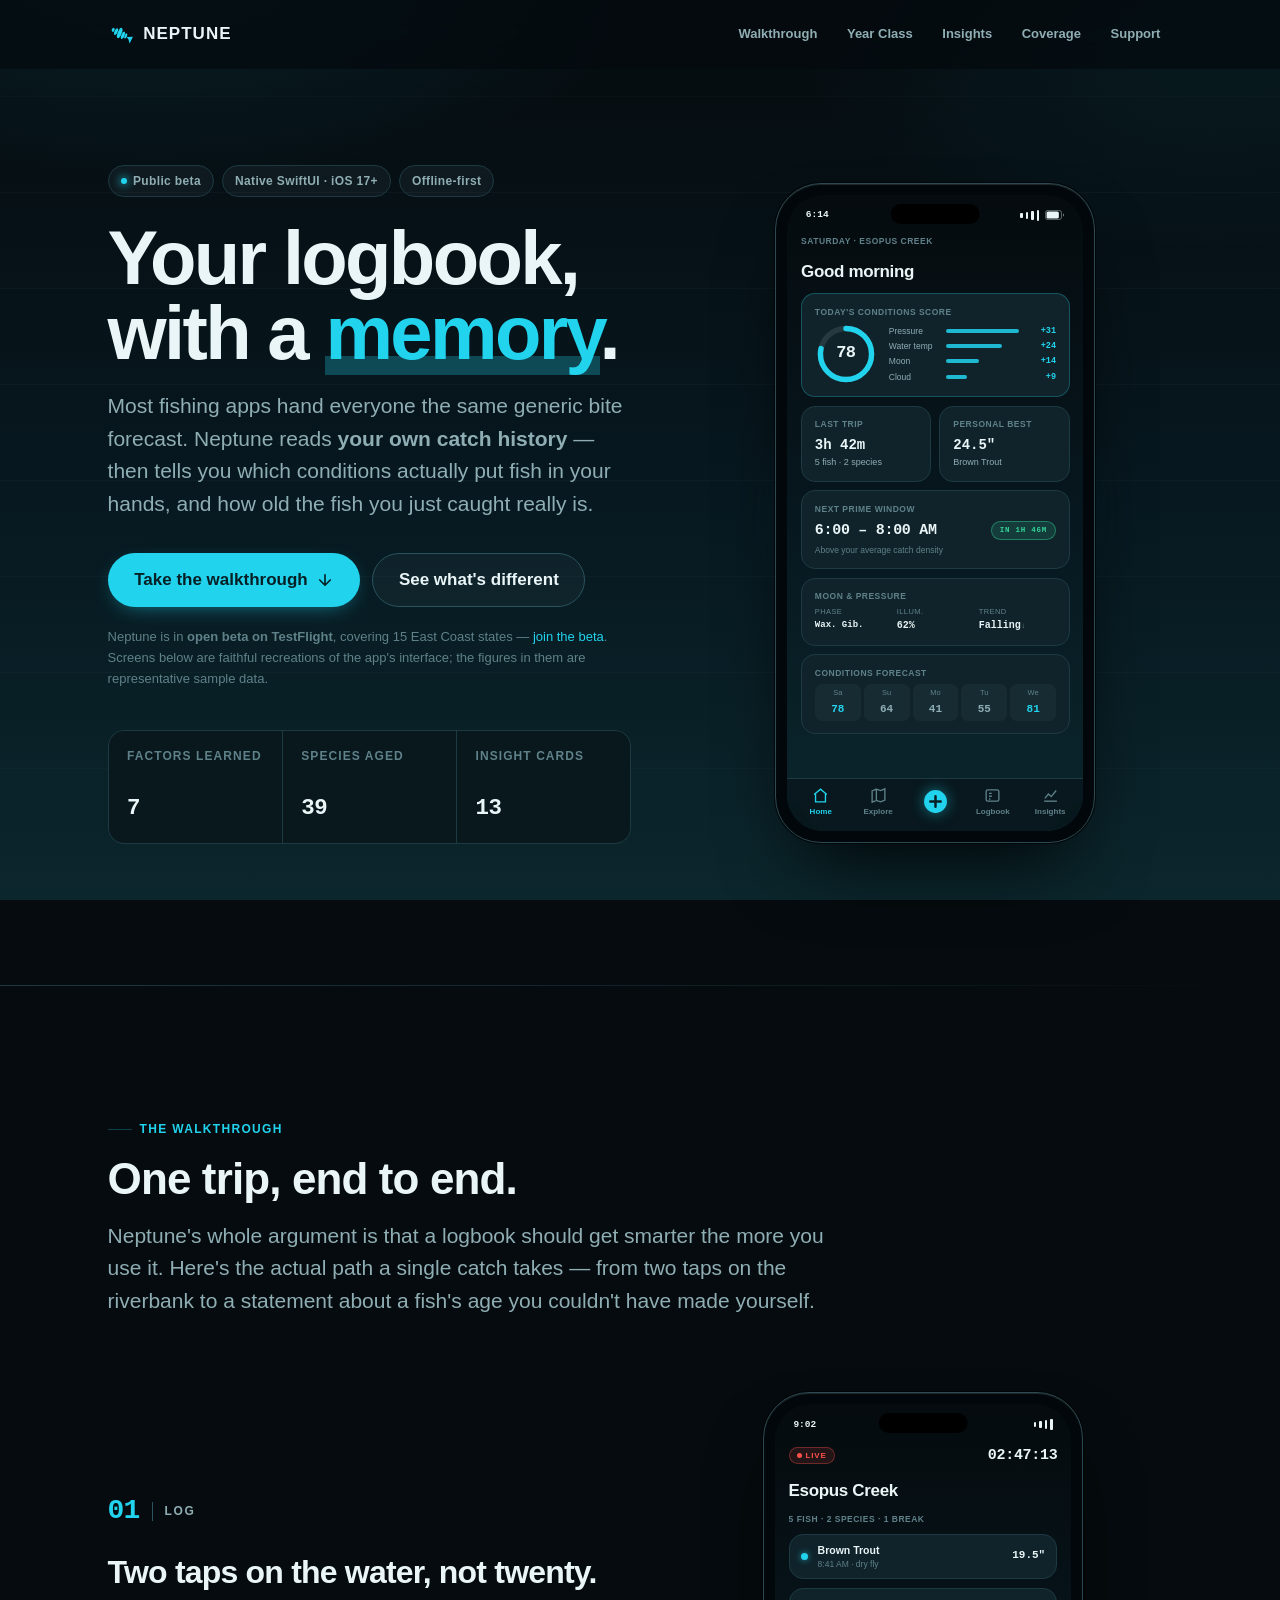
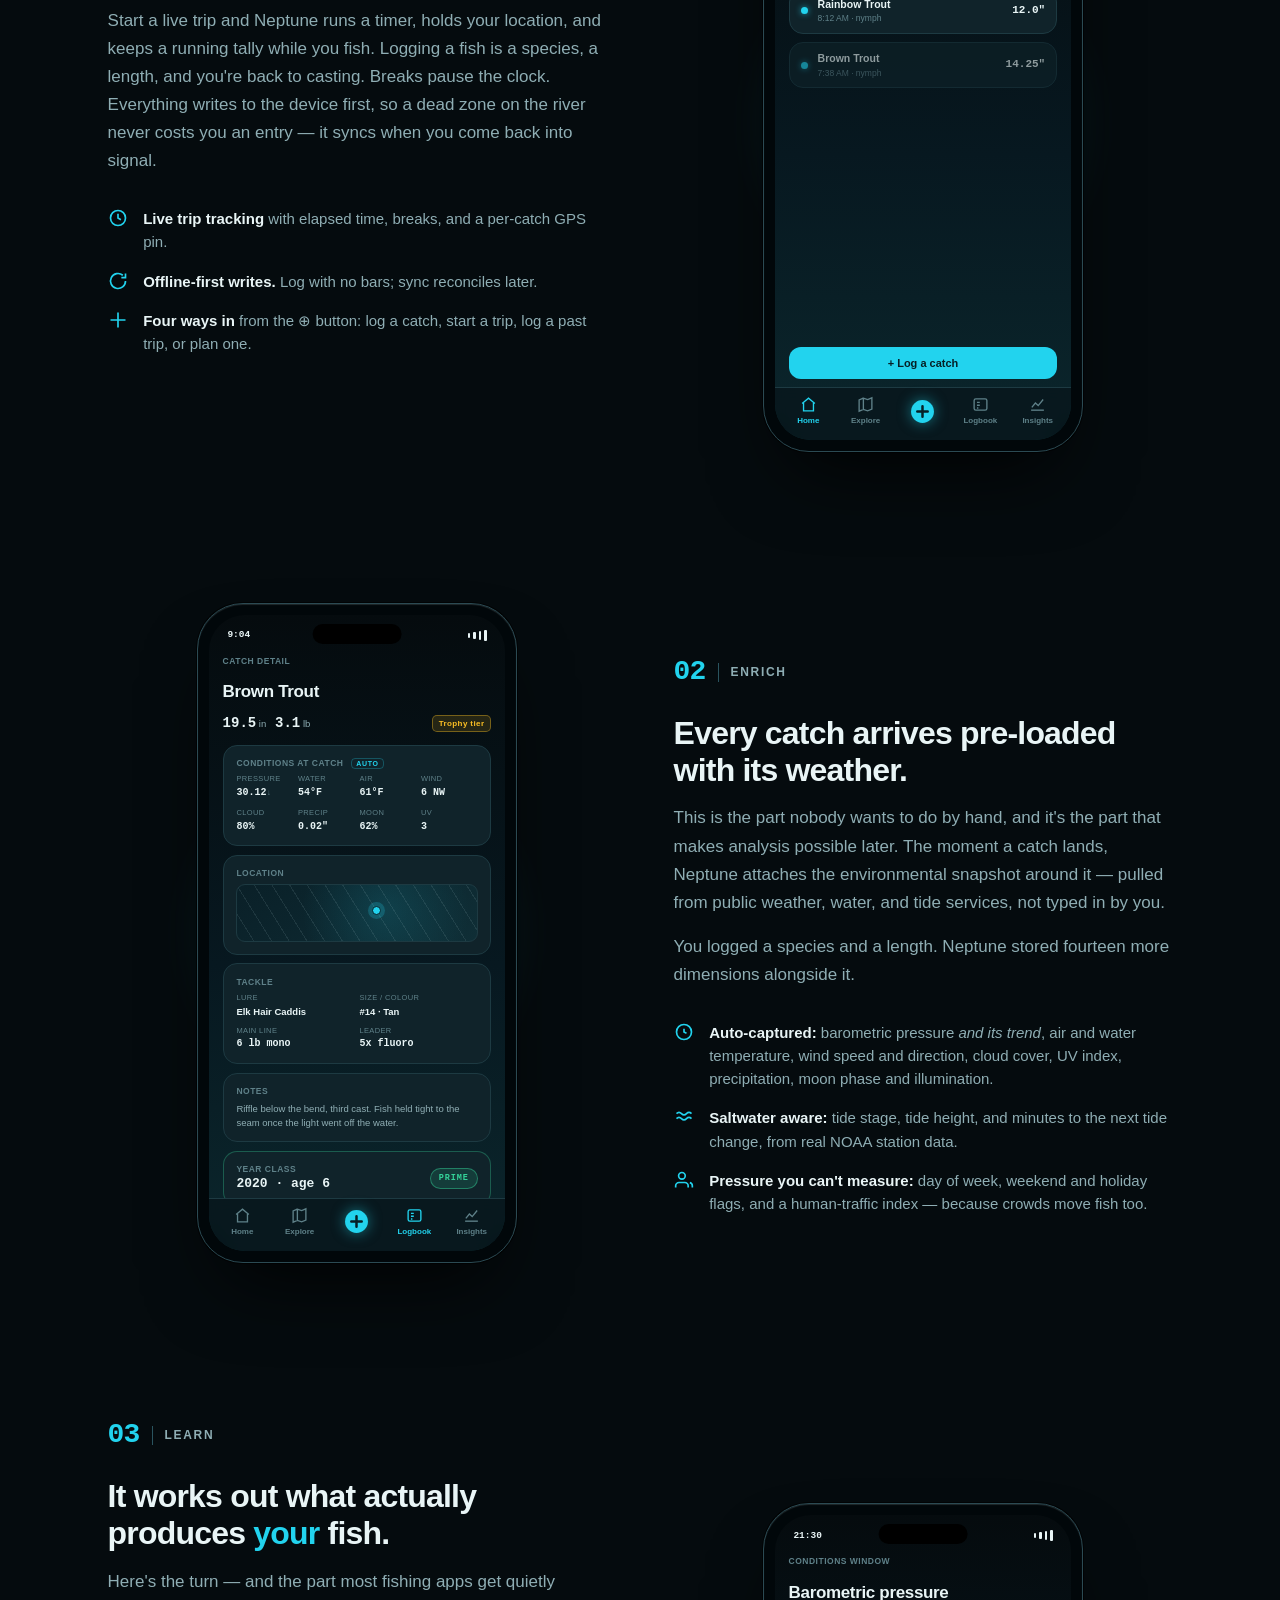
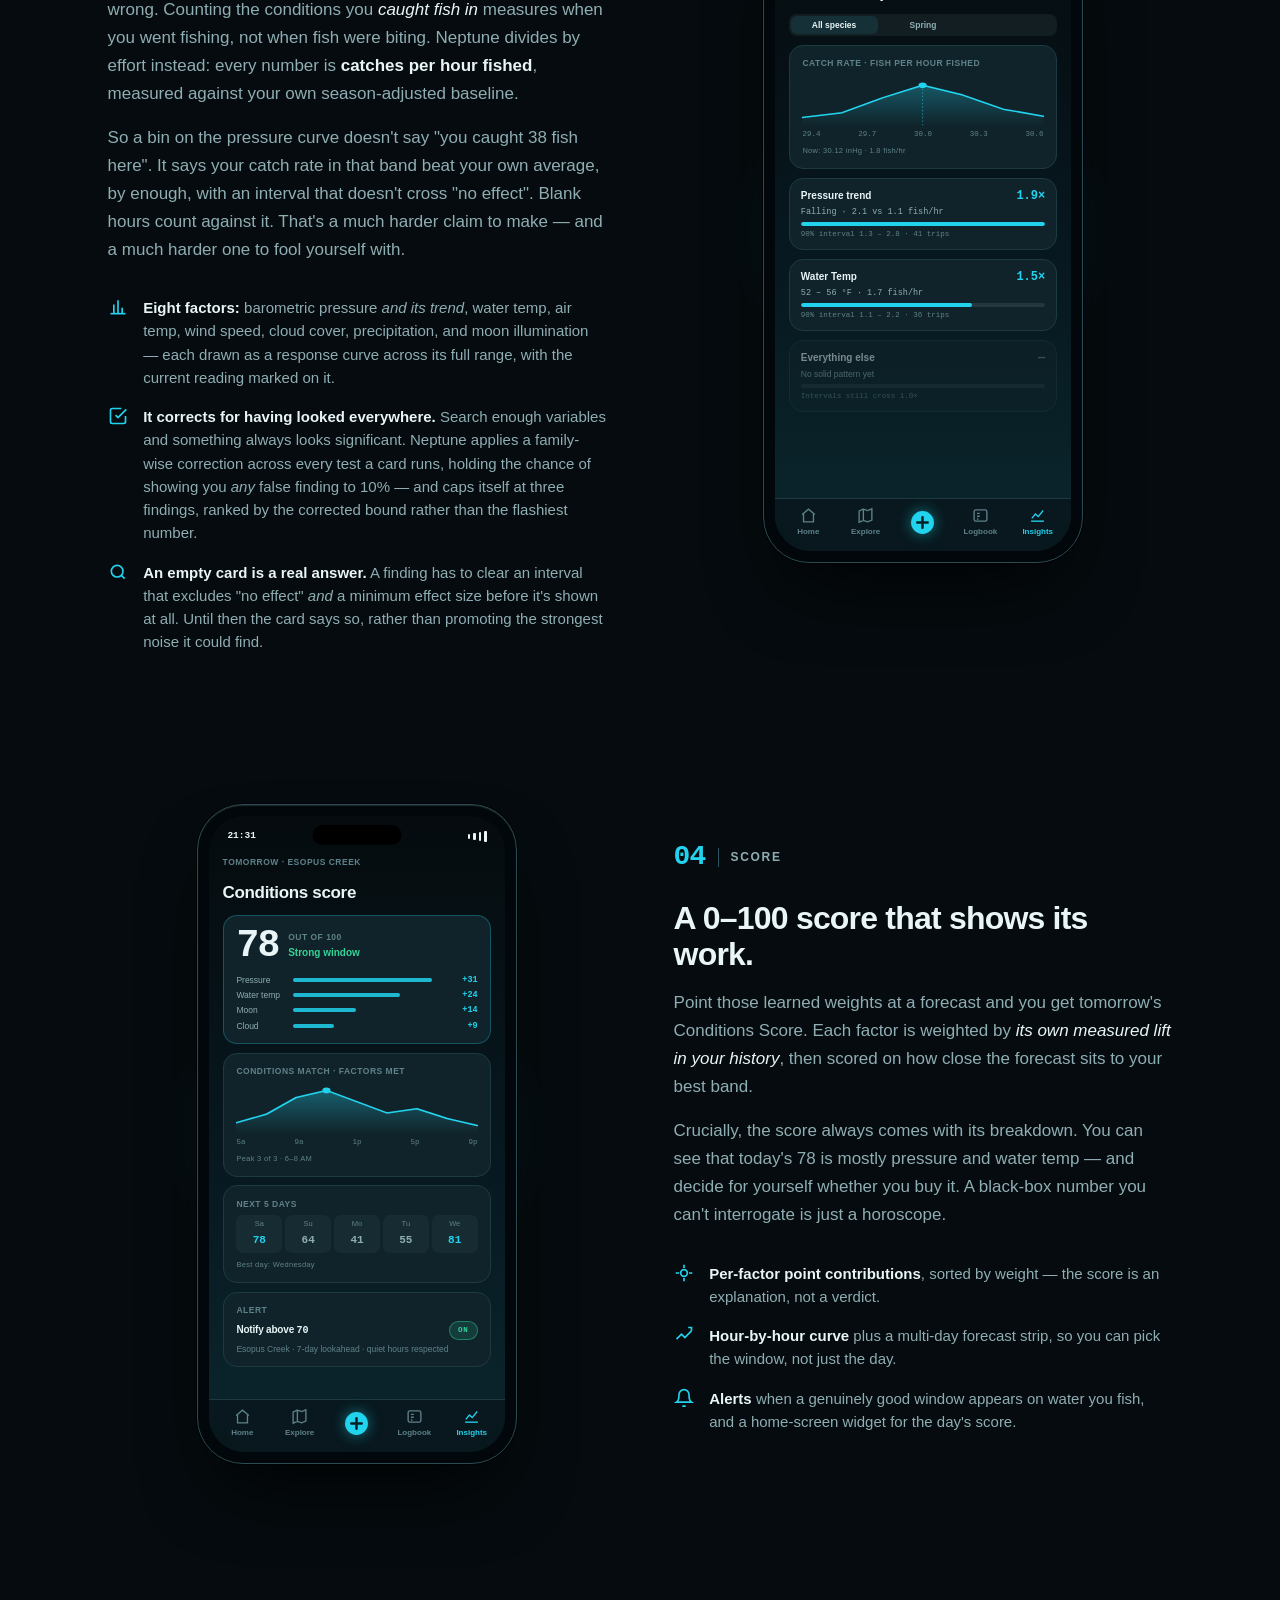
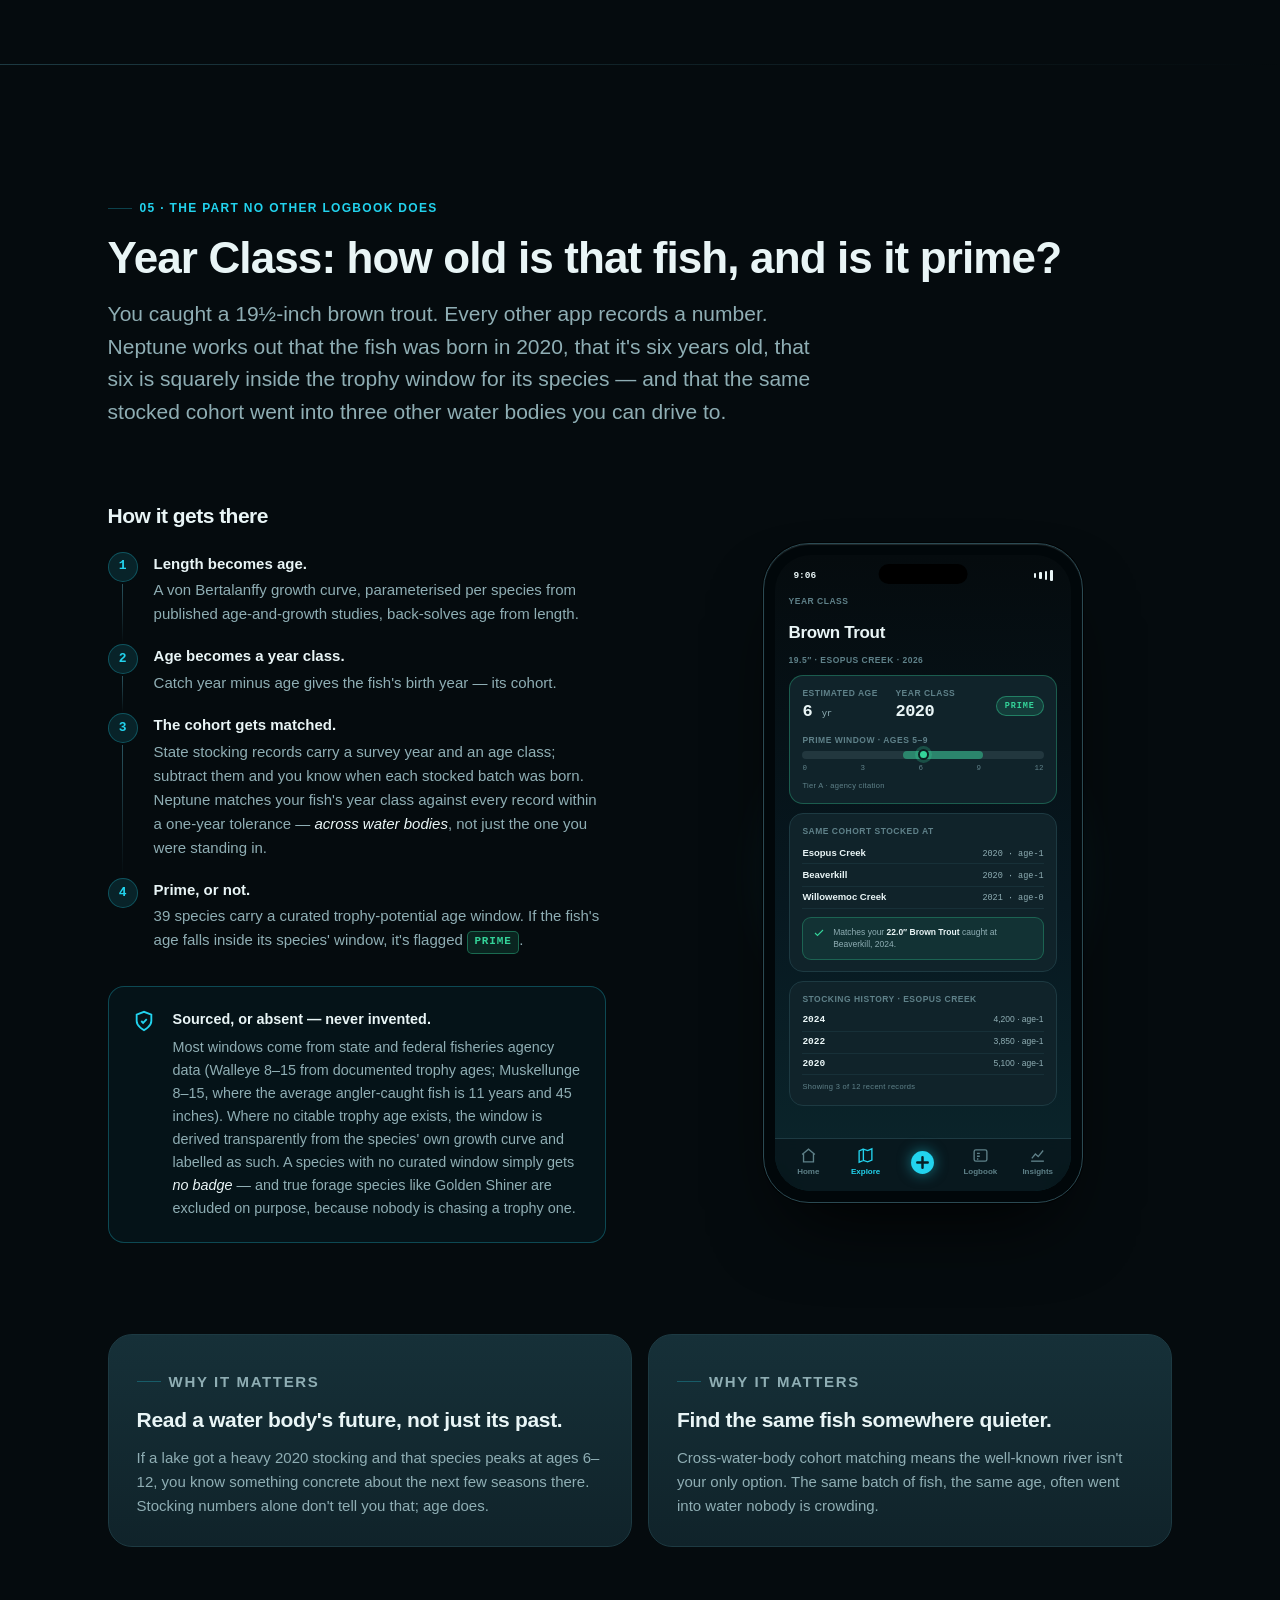
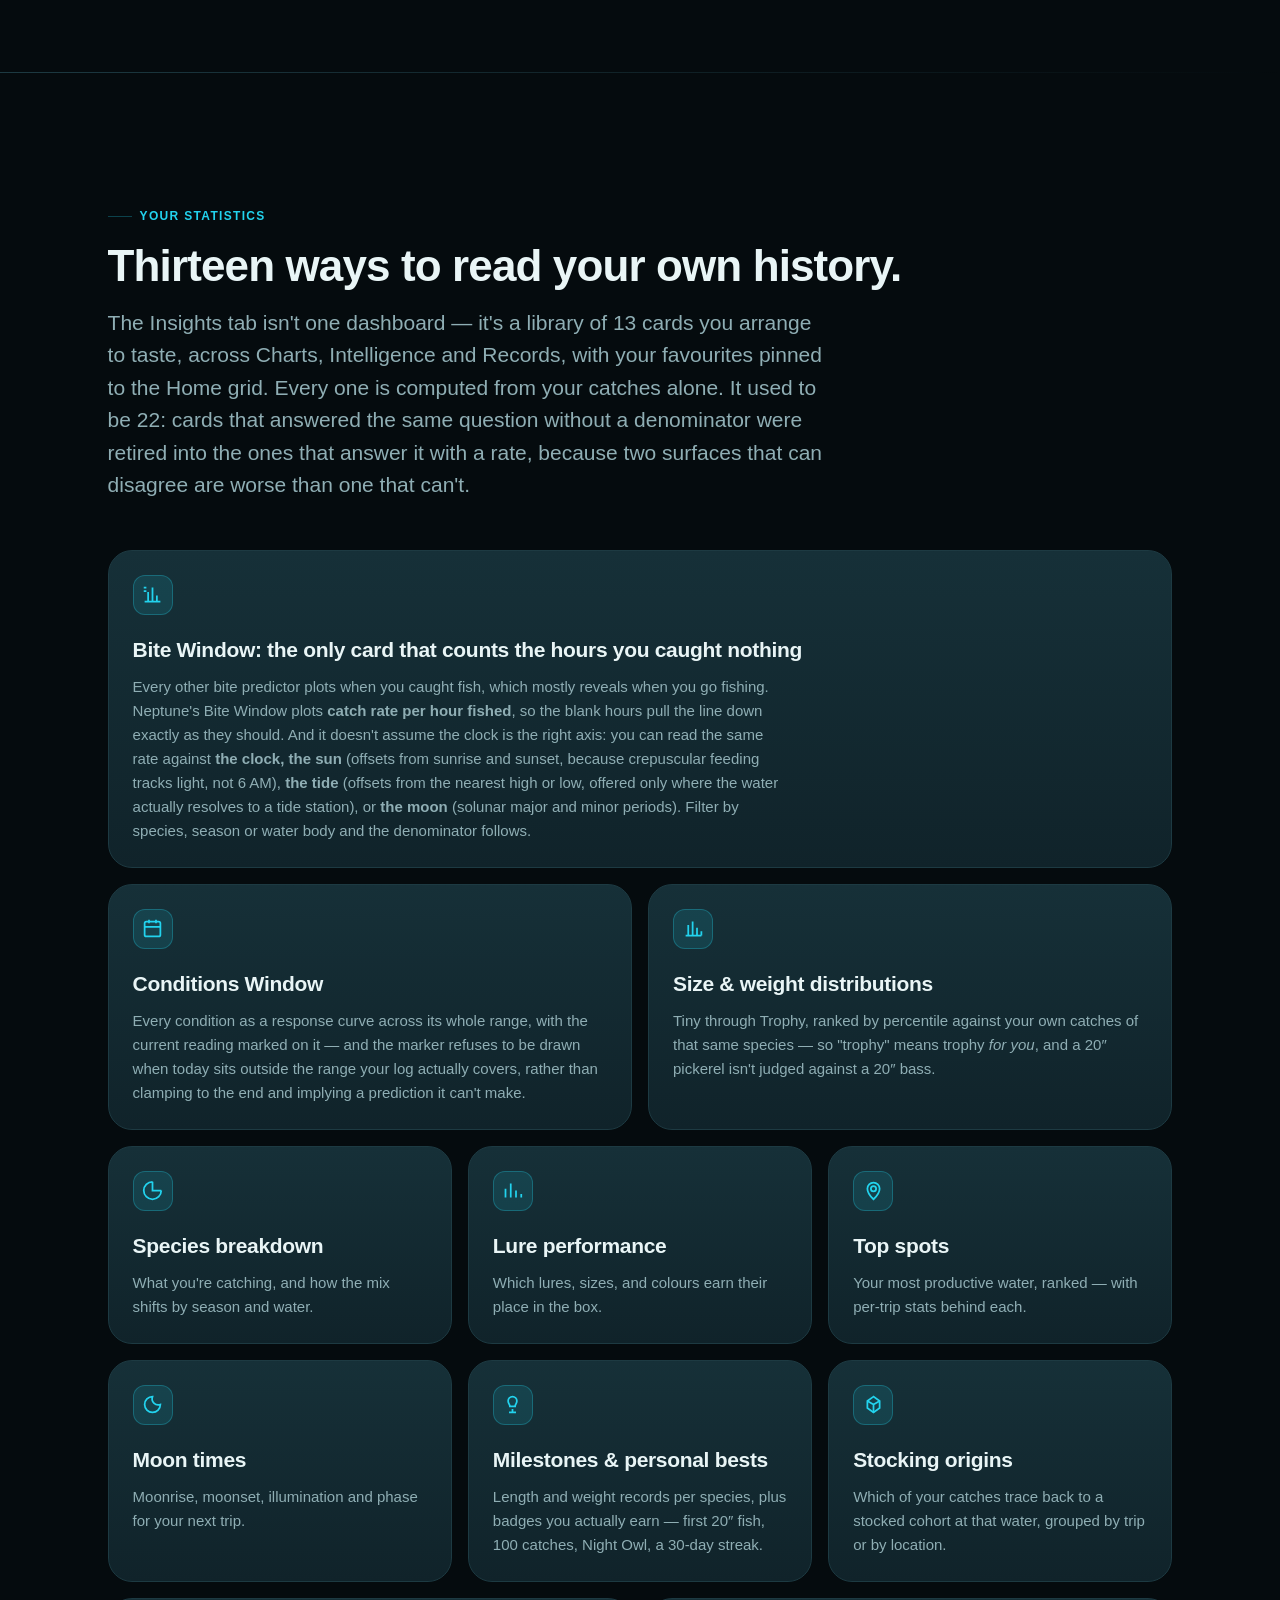
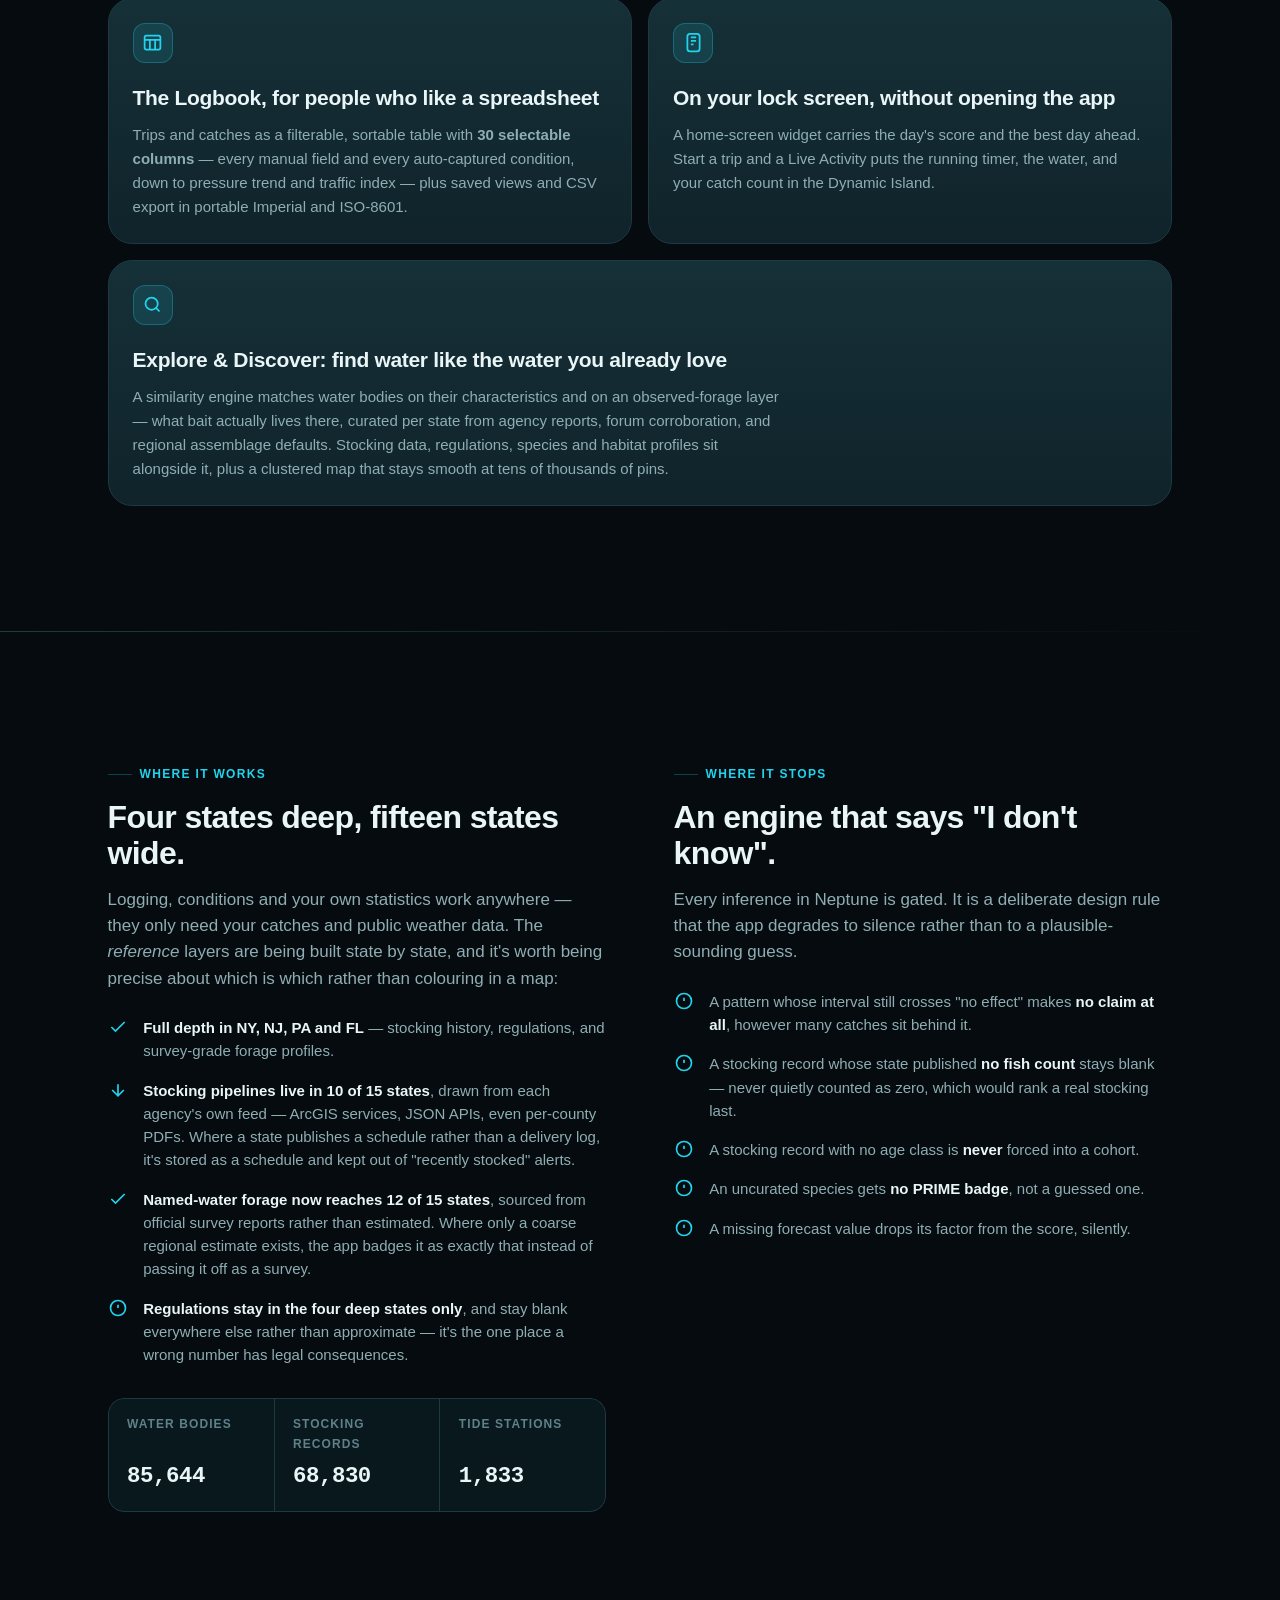
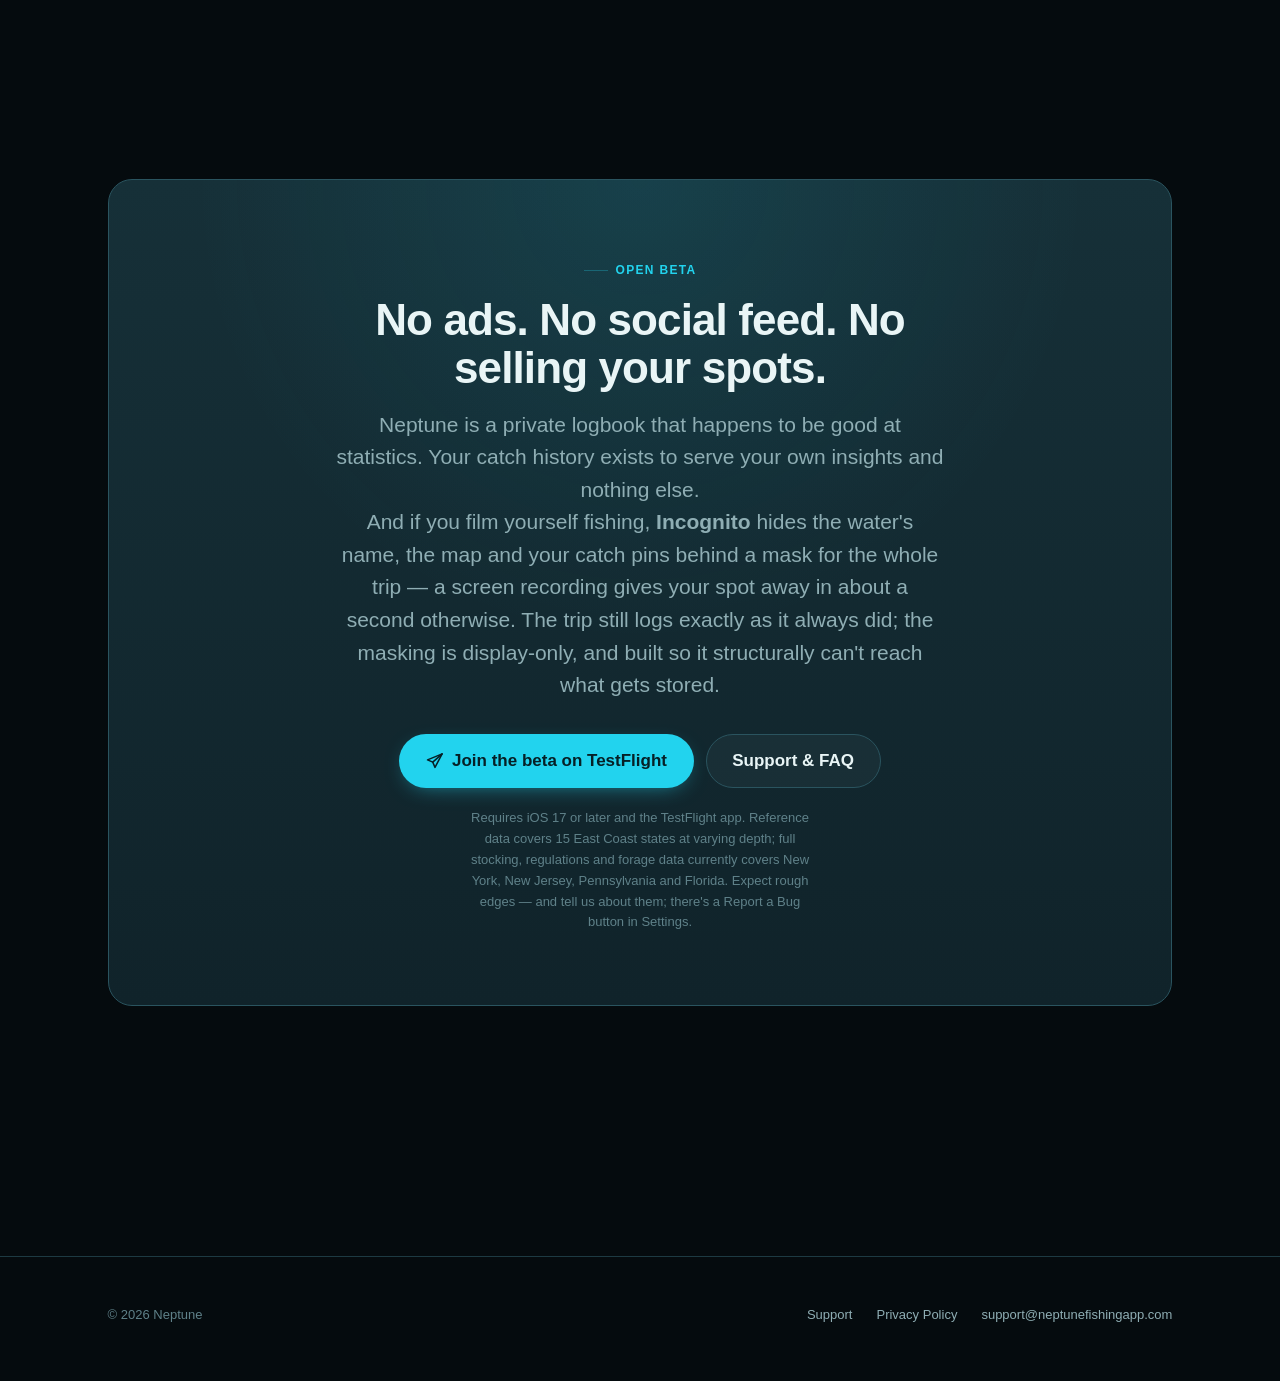
==== index.html @ 04c8bf4e "fix: bring the site back in line with what the app actually does A drift-check against neptune-ios m" ====
<!DOCTYPE html>
<html lang="en">
<head>
<meta charset="UTF-8" />
<meta name="viewport" content="width=device-width, initial-scale=1.0" />
<title>Neptune — A fishing log with a memory</title>
<meta name="description" content="A preview of Neptune, a native iOS fishing log that learns which conditions actually produce your fish — and classifies the year class of the ones you catch." />
<meta name="theme-color" content="#050b0e" />

<meta property="og:title" content="Neptune — A fishing log with a memory" />
<meta property="og:description" content="Log a trip. Neptune captures the conditions, learns your patterns, and tells you how old that fish is." />
<meta property="og:type" content="website" />
<meta property="og:url" content="https://neptunefishingapp.com/" />

<link rel="canonical" href="https://neptunefishingapp.com/" />
<link rel="stylesheet" href="/assets/demo.css" />
</head>
<body>
<a class="skip-link" href="#main">Skip to content</a>

<!-- ===================================================================== -->
<!-- header                                                                -->
<!-- ===================================================================== -->
<header class="site-header" id="siteHeader">
  <div class="wrap">
    <a class="wordmark" href="/">
      <!-- Recreation of the app icon: a sonar-waveform fish skeleton. -->
      <svg class="mark" viewBox="0 0 100 100" role="img" aria-label="Neptune">
        <g fill="var(--accent)">
          <ellipse cx="20" cy="34" rx="5.4" ry="8" transform="rotate(22 20 34)"/>
          <ellipse cx="31" cy="41" rx="6" ry="14" transform="rotate(22 31 41)"/>
          <ellipse cx="45" cy="46" rx="7.6" ry="21" transform="rotate(22 45 46)"/>
          <ellipse cx="57.5" cy="55" rx="6" ry="15" transform="rotate(22 57.5 55)"/>
          <ellipse cx="68.5" cy="57.5" rx="4.5" ry="10.5" transform="rotate(22 68.5 57.5)"/>
          <path d="M71.5 61.5 L96 60.5 L83 86.5 L78.5 70.5 Z"/>
        </g>
      </svg>
      NEPTUNE
    </a>
    <nav class="nav" aria-label="Page sections">
      <a href="#walkthrough">Walkthrough</a>
      <a href="#year-class">Year Class</a>
      <a href="#insights">Insights</a>
      <a href="#coverage">Coverage</a>
      <a href="/support/">Support</a>
    </nav>
  </div>
</header>

<main id="main">

<!-- ===================================================================== -->
<!-- hero                                                                  -->
<!-- ===================================================================== -->
<section class="hero">
  <div class="wrap hero-grid">
    <div>
      <div class="badge-row">
        <span class="badge"><span class="dot live" aria-hidden="true"></span>Public beta</span>
        <span class="badge">Native SwiftUI · iOS 17+</span>
        <span class="badge">Offline-first</span>
      </div>

      <h1>Your logbook,<br />with a <em>memory</em>.</h1>

      <p class="hero-lede">
        Most fishing apps hand everyone the same generic bite forecast. Neptune
        reads <strong>your own catch history</strong> — then tells you which
        conditions actually put fish in your hands, and how old the fish you
        just caught really is.
      </p>

      <div class="hero-actions">
        <a class="btn btn-primary" href="#walkthrough">
          Take the walkthrough
          <svg viewBox="0 0 24 24" fill="none" stroke="currentColor" stroke-width="2.2" stroke-linecap="round" stroke-linejoin="round" width="18" height="18" aria-hidden="true"><path d="M12 5v14M19 12l-7 7-7-7"/></svg>
        </a>
        <a class="btn btn-ghost" href="#year-class">See what's different</a>
      </div>

      <!-- Beta status stated once here, and again at the closing CTA where the
           action lives. The TestFlight href is duplicated in both places —
           update both together. -->
      <p class="hero-note">
        Neptune is in <strong>open beta on TestFlight</strong>, covering 15 East
        Coast states &mdash;
        <a href="https://testflight.apple.com/join/CFZtX8PJ" target="_blank" rel="noopener">join the beta</a>.
        Screens below are faithful recreations of the app's interface; the
        figures in them are representative sample data.
      </p>

      <dl class="hero-stats">
        <div>
          <dt>Factors learned</dt>
          <dd>7</dd>
        </div>
        <div>
          <dt>Species aged</dt>
          <dd>39</dd>
        </div>
        <div>
          <dt>Insight cards</dt>
          <dd>13</dd>
        </div>
      </dl>
    </div>

    <!-- ---------------- hero device: Home / today's score ---------------- -->
    <div class="phone-stage reveal">
      <div class="phone">
        <div class="phone-screen">
          <div class="status-bar">
            <span>6:14</span>
            <span class="glyphs" aria-hidden="true">
              <i class="bar" style="height:5px"></i>
              <i class="bar" style="height:7px"></i>
              <i class="bar" style="height:9px"></i>
              <i class="bar" style="height:11px"></i>
              <svg aria-hidden="true" viewBox="0 0 26 13" width="20" height="10" style="margin-left:3px"><rect x="0.5" y="0.5" width="21" height="12" rx="3.5" fill="none" stroke="currentColor" opacity="0.5"/><rect x="2" y="2" width="16" height="9" rx="2" fill="currentColor"/><path d="M23.5 4.5v4a2.2 2.2 0 0 0 0-4z" fill="currentColor" opacity="0.5"/></svg>
            </span>
          </div>

          <div class="screen-body">
            <p class="app-eyebrow" style="margin:0">Saturday · Esopus Creek</p>
            <h2 class="screen-title">Good morning</h2>

            <!-- Conditions Score card -->
            <div class="app-card" style="border-color:var(--accent-line)">
              <p class="app-eyebrow">Today's conditions score</p>
              <div class="score-row">
                <div class="score-ring" role="img" aria-label="Conditions score 78 out of 100">
                  <svg aria-hidden="true" viewBox="0 0 80 80">
                    <circle cx="40" cy="40" r="33" fill="none" stroke="rgba(143,174,180,0.16)" stroke-width="7"/>
                    <circle class="score-arc" cx="40" cy="40" r="33" fill="none" stroke="var(--accent)"
                            stroke-width="7" stroke-linecap="round"
                            stroke-dasharray="207.3" stroke-dashoffset="45.6"
                            transform="rotate(-90 40 40)"/>
                  </svg>
                  <b class="data">78</b>
                </div>
                <div class="score-bars">
                  <div class="fbar"><span>Pressure</span><i style="--w:88%"></i><b class="data">+31</b></div>
                  <div class="fbar"><span>Water temp</span><i style="--w:68%"></i><b class="data">+24</b></div>
                  <div class="fbar"><span>Moon</span><i style="--w:40%"></i><b class="data">+14</b></div>
                  <div class="fbar"><span>Cloud</span><i style="--w:26%"></i><b class="data">+9</b></div>
                </div>
              </div>
            </div>

            <!-- Two small home tiles -->
            <div class="mini-grid">
              <div class="app-card">
                <p class="app-eyebrow">Last trip</p>
                <b class="data" style="font-size:14px">3h 42m</b>
                <p style="margin:1px 0 0;color:var(--text-dim);font-size:9px">5 fish · 2 species</p>
              </div>
              <div class="app-card">
                <p class="app-eyebrow">Personal best</p>
                <b class="data" style="font-size:14px">24.5&Prime;</b>
                <p style="margin:1px 0 0;color:var(--text-dim);font-size:9px">Brown Trout</p>
              </div>
            </div>

            <!-- Prime Windows: contiguous hour-runs where this angler's own
                 catch density beats their average. -->
            <div class="app-card">
              <p class="app-eyebrow">Next prime window</p>
              <div class="live-head">
                <b class="data" style="font-size:15px">6:00 &ndash; 8:00 AM</b>
                <span class="prime-badge" style="font-size:7.5px">IN 1H 46M</span>
              </div>
              <p style="margin:3px 0 0;color:var(--text-faint);font-size:8.5px">
                Above your average catch density
              </p>
            </div>

            <!-- Moon &amp; Pressure, another native Home card. -->
            <div class="app-card">
              <p class="app-eyebrow">Moon &amp; pressure</p>
              <div class="cond-grid" style="grid-template-columns:repeat(3,1fr)">
                <div><span>Phase</span><b class="data" style="font-size:9px">Wax. Gib.</b></div>
                <div><span>Illum.</span><b class="data">62%</b></div>
                <div><span>Trend</span><b class="data">Falling<i>&darr;</i></b></div>
              </div>
            </div>

            <!-- Deliberately clipped by the screen edge: the real Home grid
                 scrolls, and a hard stop at the last card would read as an
                 unnaturally short screen. -->
            <div class="app-card">
              <p class="app-eyebrow">Conditions forecast</p>
              <div class="day-strip">
                <div><span>Sa</span><b class="data hot">78</b></div>
                <div><span>Su</span><b class="data">64</b></div>
                <div><span>Mo</span><b class="data">41</b></div>
                <div><span>Tu</span><b class="data">55</b></div>
                <div><span>We</span><b class="data hot">81</b></div>
              </div>
            </div>
          </div>

          <!-- Tab bar: Home · Explore · ⊕ · Logbook · Insights -->
          <nav class="tab-bar" aria-hidden="true">
            <span aria-current="page">
              <svg aria-hidden="true" viewBox="0 0 24 24" fill="none" stroke="currentColor" stroke-width="1.9"><path d="M3 10.5 12 3l9 7.5"/><path d="M5 9.5V21h14V9.5"/></svg>
              Home
            </span>
            <span>
              <svg aria-hidden="true" viewBox="0 0 24 24" fill="none" stroke="currentColor" stroke-width="1.9"><path d="M9 3 3 5.5v16L9 19l6 2 6-2.5v-16L15 5 9 3v16"/></svg>
              Explore
            </span>
            <span class="fab-slot">
              <svg aria-hidden="true" viewBox="0 0 24 24" fill="var(--accent)"><circle cx="12" cy="12" r="11"/><path d="M12 7v10M7 12h10" stroke="var(--on-accent)" stroke-width="2.4" stroke-linecap="round"/></svg>
            </span>
            <span>
              <svg aria-hidden="true" viewBox="0 0 24 24" fill="none" stroke="currentColor" stroke-width="1.9"><rect x="3" y="4" width="18" height="16" rx="2.5"/><path d="M7 9h4M7 13h4M7 17h2"/></svg>
              Logbook
            </span>
            <span>
              <svg aria-hidden="true" viewBox="0 0 24 24" fill="none" stroke="currentColor" stroke-width="1.9"><path d="M3 20h18"/><path d="M4 16l5-6 4 3.5L20 5"/></svg>
              Insights
            </span>
          </nav>
        </div>
      </div>
    </div>
  </div>
</section>

<hr class="rule" />

<!-- ===================================================================== -->
<!-- walkthrough                                                           -->
<!-- ===================================================================== -->
<section class="section" id="walkthrough">
  <div class="wrap">
    <p class="eyebrow">The walkthrough</p>
    <h2 class="section-title">One trip, end to end.</h2>
    <p class="section-lede">
      Neptune's whole argument is that a logbook should get smarter the more you
      use it. Here's the actual path a single catch takes — from two taps on the
      riverbank to a statement about a fish's age you couldn't have made yourself.
    </p>
  </div>

  <!-- ------------------------------ step 01 ------------------------------ -->
  <div class="wrap step reveal">
    <div class="split">
      <div class="step-copy">
        <p class="step-num data">01 <span>Log</span></p>
        <h3 class="step-title">Two taps on the water, not twenty.</h3>
        <p class="step-body">
          Start a live trip and Neptune runs a timer, holds your location, and
          keeps a running tally while you fish. Logging a fish is a species, a
          length, and you're back to casting. Breaks pause the clock. Everything
          writes to the device first, so a dead zone on the river never costs you
          an entry — it syncs when you come back into signal.
        </p>
        <ul class="feature-list">
          <li>
            <svg aria-hidden="true" viewBox="0 0 24 24" fill="none" stroke="currentColor" stroke-width="2"><circle cx="12" cy="12" r="9"/><path d="M12 7v5l3.5 2"/></svg>
            <span><strong>Live trip tracking</strong> with elapsed time, breaks, and a per-catch GPS pin.</span>
          </li>
          <li>
            <svg aria-hidden="true" viewBox="0 0 24 24" fill="none" stroke="currentColor" stroke-width="2"><path d="M21 12a9 9 0 1 1-3.2-6.9"/><path d="M21 3v5h-5"/></svg>
            <span><strong>Offline-first writes.</strong> Log with no bars; sync reconciles later.</span>
          </li>
          <li>
            <svg aria-hidden="true" viewBox="0 0 24 24" fill="none" stroke="currentColor" stroke-width="2"><path d="M12 3v18M3 12h18"/></svg>
            <span><strong>Four ways in</strong> from the ⊕ button: log a catch, start a trip, log a past trip, or plan one.</span>
          </li>
        </ul>
      </div>

      <div class="split-visual phone-stage">
        <div class="phone">
          <div class="phone-screen">
            <div class="status-bar"><span>9:02</span><span class="glyphs" aria-hidden="true"><i class="bar" style="height:5px"></i><i class="bar" style="height:7px"></i><i class="bar" style="height:9px"></i><i class="bar" style="height:11px"></i></span></div>
            <div class="screen-body">
              <div class="live-head">
                <span class="live-pill"><span class="dot live" aria-hidden="true"></span>LIVE</span>
                <b class="data">02:47:13</b>
              </div>
              <h2 class="screen-title">Esopus Creek</h2>
              <p class="app-eyebrow" style="margin:0">5 fish · 2 species · 1 break</p>

              <div class="app-card catch-row">
                <div class="fish-dot"></div>
                <div>
                  <b>Brown Trout</b>
                  <p>8:41 AM · dry fly</p>
                </div>
                <span class="data">19.5&Prime;</span>
              </div>
              <div class="app-card catch-row">
                <div class="fish-dot"></div>
                <div>
                  <b>Rainbow Trout</b>
                  <p>8:12 AM · nymph</p>
                </div>
                <span class="data">12.0&Prime;</span>
              </div>
              <div class="app-card catch-row" style="opacity:0.6">
                <div class="fish-dot"></div>
                <div>
                  <b>Brown Trout</b>
                  <p>7:38 AM · nymph</p>
                </div>
                <span class="data">14.25&Prime;</span>
              </div>

              <button class="app-cta" type="button">+ Log a catch</button>
            </div>
          <nav class="tab-bar" aria-hidden="true">
            <span aria-current="page">
              <svg viewBox="0 0 24 24" fill="none" stroke="currentColor" stroke-width="1.9"><path d="M3 10.5 12 3l9 7.5"/><path d="M5 9.5V21h14V9.5"/></svg>
              Home
            </span>
            <span>
              <svg viewBox="0 0 24 24" fill="none" stroke="currentColor" stroke-width="1.9"><path d="M9 3 3 5.5v16L9 19l6 2 6-2.5v-16L15 5 9 3v16"/></svg>
              Explore
            </span>
            <span class="fab-slot">
              <svg viewBox="0 0 24 24" fill="var(--accent)"><circle cx="12" cy="12" r="11"/><path d="M12 7v10M7 12h10" stroke="var(--on-accent)" stroke-width="2.4" stroke-linecap="round"/></svg>
            </span>
            <span>
              <svg viewBox="0 0 24 24" fill="none" stroke="currentColor" stroke-width="1.9"><rect x="3" y="4" width="18" height="16" rx="2.5"/><path d="M7 9h4M7 13h4M7 17h2"/></svg>
              Logbook
            </span>
            <span>
              <svg viewBox="0 0 24 24" fill="none" stroke="currentColor" stroke-width="1.9"><path d="M3 20h18"/><path d="M4 16l5-6 4 3.5L20 5"/></svg>
              Insights
            </span>
          </nav>
          </div>
        </div>
      </div>
    </div>
  </div>

  <!-- ------------------------------ step 02 ------------------------------ -->
  <div class="wrap step reveal">
    <div class="split reverse">
      <div class="step-copy">
        <p class="step-num data">02 <span>Enrich</span></p>
        <h3 class="step-title">Every catch arrives pre-loaded with its weather.</h3>
        <p class="step-body">
          This is the part nobody wants to do by hand, and it's the part that
          makes analysis possible later. The moment a catch lands, Neptune
          attaches the environmental snapshot around it — pulled from public
          weather, water, and tide services, not typed in by you.
        </p>
        <p class="step-body">
          You logged a species and a length. Neptune stored fourteen more
          dimensions alongside it.
        </p>
        <ul class="feature-list">
          <li>
            <svg aria-hidden="true" viewBox="0 0 24 24" fill="none" stroke="currentColor" stroke-width="2"><circle cx="12" cy="12" r="9"/><path d="M12 8v4l3 1.5"/></svg>
            <span><strong>Auto-captured:</strong> barometric pressure <em>and its trend</em>, air and water temperature, wind speed and direction, cloud cover, UV index, precipitation, moon phase and illumination.</span>
          </li>
          <li>
            <svg aria-hidden="true" viewBox="0 0 24 24" fill="none" stroke="currentColor" stroke-width="2"><path d="M3 14c2-2 4-2 6 0s4 2 6 0 4-2 6 0"/><path d="M3 8c2-2 4-2 6 0s4 2 6 0 4-2 6 0"/></svg>
            <span><strong>Saltwater aware:</strong> tide stage, tide height, and minutes to the next tide change, from real NOAA station data.</span>
          </li>
          <li>
            <svg aria-hidden="true" viewBox="0 0 24 24" fill="none" stroke="currentColor" stroke-width="2"><path d="M17 21v-2a4 4 0 0 0-4-4H6a4 4 0 0 0-4 4v2"/><circle cx="9.5" cy="7" r="4"/><path d="M22 21v-2a4 4 0 0 0-3-3.9"/></svg>
            <span><strong>Pressure you can't measure:</strong> day of week, weekend and holiday flags, and a human-traffic index — because crowds move fish too.</span>
          </li>
        </ul>
      </div>

      <div class="split-visual phone-stage">
        <div class="phone">
          <div class="phone-screen">
            <div class="status-bar"><span>9:04</span><span class="glyphs" aria-hidden="true"><i class="bar" style="height:5px"></i><i class="bar" style="height:7px"></i><i class="bar" style="height:9px"></i><i class="bar" style="height:11px"></i></span></div>
            <div class="screen-body">
              <p class="app-eyebrow" style="margin:0">Catch detail</p>
              <h2 class="screen-title">Brown Trout</h2>
              <div class="measure-row">
                <span><b class="data">19.5</b> in</span>
                <span><b class="data">3.1</b> lb</span>
                <span class="tier-chip">Trophy tier</span>
              </div>

              <div class="app-card">
                <p class="app-eyebrow">
                  Conditions at catch
                  <span class="auto-chip">AUTO</span>
                </p>
                <div class="cond-grid">
                  <div><span>Pressure</span><b class="data">30.12<i>&darr;</i></b></div>
                  <div><span>Water</span><b class="data">54&deg;F</b></div>
                  <div><span>Air</span><b class="data">61&deg;F</b></div>
                  <div><span>Wind</span><b class="data">6 NW</b></div>
                  <div><span>Cloud</span><b class="data">80%</b></div>
                  <div><span>Precip</span><b class="data">0.02&Prime;</b></div>
                  <div><span>Moon</span><b class="data">62%</b></div>
                  <div><span>UV</span><b class="data">3</b></div>
                </div>
              </div>

              <div class="app-card">
                <p class="app-eyebrow">Location</p>
                <div class="map-stub" aria-hidden="true">
                  <span class="pin"></span>
                </div>
              </div>

              <!-- The manual side of the record, for contrast with AUTO above. -->
              <div class="app-card">
                <p class="app-eyebrow">Tackle</p>
                <div class="cond-grid" style="grid-template-columns:repeat(2,1fr)">
                  <div><span>Lure</span><b style="font-size:9.5px">Elk Hair Caddis</b></div>
                  <div><span>Size / colour</span><b style="font-size:9.5px">#14 · Tan</b></div>
                  <div><span>Main line</span><b class="data">6 lb mono</b></div>
                  <div><span>Leader</span><b class="data">5x fluoro</b></div>
                </div>
              </div>

              <div class="app-card">
                <p class="app-eyebrow">Notes</p>
                <p style="margin:0;font-size:9.5px;color:var(--text-dim);line-height:1.45">
                  Riffle below the bend, third cast. Fish held tight to the
                  seam once the light went off the water.
                </p>
              </div>

              <!-- Narrative bridge to the Year Class section further down. -->
              <div class="app-card yc-card">
                <div class="live-head">
                  <div>
                    <p class="app-eyebrow" style="margin:0">Year class</p>
                    <b class="data" style="font-size:13px">2020 &middot; age 6</b>
                  </div>
                  <span class="prime-badge">PRIME</span>
                </div>
              </div>
            </div>
          <nav class="tab-bar" aria-hidden="true">
            <span>
              <svg viewBox="0 0 24 24" fill="none" stroke="currentColor" stroke-width="1.9"><path d="M3 10.5 12 3l9 7.5"/><path d="M5 9.5V21h14V9.5"/></svg>
              Home
            </span>
            <span>
              <svg viewBox="0 0 24 24" fill="none" stroke="currentColor" stroke-width="1.9"><path d="M9 3 3 5.5v16L9 19l6 2 6-2.5v-16L15 5 9 3v16"/></svg>
              Explore
            </span>
            <span class="fab-slot">
              <svg viewBox="0 0 24 24" fill="var(--accent)"><circle cx="12" cy="12" r="11"/><path d="M12 7v10M7 12h10" stroke="var(--on-accent)" stroke-width="2.4" stroke-linecap="round"/></svg>
            </span>
            <span aria-current="page">
              <svg viewBox="0 0 24 24" fill="none" stroke="currentColor" stroke-width="1.9"><rect x="3" y="4" width="18" height="16" rx="2.5"/><path d="M7 9h4M7 13h4M7 17h2"/></svg>
              Logbook
            </span>
            <span>
              <svg viewBox="0 0 24 24" fill="none" stroke="currentColor" stroke-width="1.9"><path d="M3 20h18"/><path d="M4 16l5-6 4 3.5L20 5"/></svg>
              Insights
            </span>
          </nav>
          </div>
        </div>
      </div>
    </div>
  </div>

  <!-- ------------------------------ step 03 ------------------------------ -->
  <div class="wrap step reveal">
    <div class="split">
      <div class="step-copy">
        <p class="step-num data">03 <span>Learn</span></p>
        <h3 class="step-title">It works out what actually produces <em>your</em> fish.</h3>
        <p class="step-body">
          Here's the turn — and the part most fishing apps get quietly wrong.
          Counting the conditions you <em>caught fish in</em> measures when you
          went fishing, not when fish were biting. Neptune divides by effort
          instead: every number is <strong>catches per hour fished</strong>,
          measured against your own season-adjusted baseline.
        </p>
        <p class="step-body">
          So a bin on the pressure curve doesn't say "you caught 38 fish here".
          It says your catch rate in that band beat your own average, by enough,
          with an interval that doesn't cross "no effect". Blank hours count
          against it. That's a much harder claim to make — and a much harder one
          to fool yourself with.
        </p>
        <ul class="feature-list">
          <li>
            <svg aria-hidden="true" viewBox="0 0 24 24" fill="none" stroke="currentColor" stroke-width="2"><path d="M3 20h18"/><path d="M7 20V9M12 20V4M17 20v-7"/></svg>
            <span><strong>Eight factors:</strong> barometric pressure <em>and its trend</em>, water temp, air temp, wind speed, cloud cover, precipitation, and moon illumination — each drawn as a response curve across its full range, with the current reading marked on it.</span>
          </li>
          <li>
            <svg aria-hidden="true" viewBox="0 0 24 24" fill="none" stroke="currentColor" stroke-width="2"><path d="M9 11l3 3L22 4"/><path d="M21 12v7a2 2 0 0 1-2 2H5a2 2 0 0 1-2-2V5a2 2 0 0 1 2-2h11"/></svg>
            <span><strong>It corrects for having looked everywhere.</strong> Search enough variables and something always looks significant. Neptune applies a family-wise correction across every test a card runs, holding the chance of showing you <em>any</em> false finding to 10% — and caps itself at three findings, ranked by the corrected bound rather than the flashiest number.</span>
          </li>
          <li>
            <svg aria-hidden="true" viewBox="0 0 24 24" fill="none" stroke="currentColor" stroke-width="2"><circle cx="11" cy="11" r="7"/><path d="M20 20l-4.3-4.3"/></svg>
            <span><strong>An empty card is a real answer.</strong> A finding has to clear an interval that excludes "no effect" <em>and</em> a minimum effect size before it's shown at all. Until then the card says so, rather than promoting the strongest noise it could find.</span>
          </li>
        </ul>
      </div>

      <div class="split-visual phone-stage">
        <div class="phone">
          <div class="phone-screen">
            <div class="status-bar"><span>21:30</span><span class="glyphs" aria-hidden="true"><i class="bar" style="height:5px"></i><i class="bar" style="height:7px"></i><i class="bar" style="height:9px"></i><i class="bar" style="height:11px"></i></span></div>
            <div class="screen-body">
              <p class="app-eyebrow" style="margin:0">Conditions window</p>
              <h2 class="screen-title">Barometric pressure</h2>
              <div class="seg" role="tablist" aria-hidden="true">
                <span aria-selected="true">All species</span><span>Spring</span>
              </div>

              <!-- A response curve, not a table: catch rate per hour fished across
                   the factor's whole range, with today's reading marked on it. The
                   y-axis is fish/hr, which is what having a denominator buys. -->
              <div class="app-card">
                <p class="app-eyebrow">Catch rate &middot; fish per hour fished</p>
                <svg class="spark" viewBox="0 0 240 74" preserveAspectRatio="none" role="img" aria-label="Catch rate against barometric pressure, peaking near 30.0 inches of mercury">
                  <defs>
                    <linearGradient id="curveFill" x1="0" y1="0" x2="0" y2="1">
                      <stop offset="0%" stop-color="var(--accent)" stop-opacity="0.30"/>
                      <stop offset="100%" stop-color="var(--accent)" stop-opacity="0"/>
                    </linearGradient>
                  </defs>
                  <path d="M0 62 L40 55 L80 34 L120 16 L160 30 L200 50 L240 60 L240 74 L0 74 Z" fill="url(#curveFill)"/>
                  <path d="M0 62 L40 55 L80 34 L120 16 L160 30 L200 50 L240 60" fill="none" stroke="var(--accent)" stroke-width="2.2" stroke-linecap="round" stroke-linejoin="round"/>
                  <circle cx="120" cy="16" r="4" fill="var(--accent)"/>
                  <line x1="120" y1="16" x2="120" y2="74" stroke="var(--accent)" stroke-width="1" stroke-dasharray="2 3" opacity="0.55"/>
                </svg>
                <div class="spark-axis data"><span>29.4</span><span>29.7</span><span>30.0</span><span>30.3</span><span>30.6</span></div>
                <p class="yc-src" style="margin-top:0.35rem">Now: 30.12 inHg &middot; 1.8 fish/hr</p>
              </div>

              <!-- The Insights card: at most three findings, each one already
                   through the interval, effect-floor and family-wise gates. -->
              <div class="app-card lift-row">
                <div class="lift-head"><b>Pressure trend</b><span class="lift-val data">1.9&times;</span></div>
                <p class="lift-band data">Falling &middot; 2.1 vs 1.1 fish/hr</p>
                <div class="lift-bar"><i style="--w:100%"></i></div>
                <p class="lift-n data">90% interval 1.3 &ndash; 2.8 &middot; 41 trips</p>
              </div>

              <div class="app-card lift-row">
                <div class="lift-head"><b>Water Temp</b><span class="lift-val data">1.5&times;</span></div>
                <p class="lift-band data">52 &ndash; 56 &deg;F &middot; 1.7 fish/hr</p>
                <div class="lift-bar"><i style="--w:70%"></i></div>
                <p class="lift-n data">90% interval 1.1 &ndash; 2.2 &middot; 36 trips</p>
              </div>

              <!-- What the card looks like most of the time, and deliberately so. -->
              <div class="app-card lift-row muted">
                <div class="lift-head"><b>Everything else</b><span class="lift-val data">&mdash;</span></div>
                <p class="lift-band">No solid pattern yet</p>
                <div class="lift-bar"><i style="--w:0%"></i></div>
                <p class="lift-n data">Intervals still cross 1.0&times;</p>
              </div>
            </div>
          <nav class="tab-bar" aria-hidden="true">
            <span>
              <svg viewBox="0 0 24 24" fill="none" stroke="currentColor" stroke-width="1.9"><path d="M3 10.5 12 3l9 7.5"/><path d="M5 9.5V21h14V9.5"/></svg>
              Home
            </span>
            <span>
              <svg viewBox="0 0 24 24" fill="none" stroke="currentColor" stroke-width="1.9"><path d="M9 3 3 5.5v16L9 19l6 2 6-2.5v-16L15 5 9 3v16"/></svg>
              Explore
            </span>
            <span class="fab-slot">
              <svg viewBox="0 0 24 24" fill="var(--accent)"><circle cx="12" cy="12" r="11"/><path d="M12 7v10M7 12h10" stroke="var(--on-accent)" stroke-width="2.4" stroke-linecap="round"/></svg>
            </span>
            <span>
              <svg viewBox="0 0 24 24" fill="none" stroke="currentColor" stroke-width="1.9"><rect x="3" y="4" width="18" height="16" rx="2.5"/><path d="M7 9h4M7 13h4M7 17h2"/></svg>
              Logbook
            </span>
            <span aria-current="page">
              <svg viewBox="0 0 24 24" fill="none" stroke="currentColor" stroke-width="1.9"><path d="M3 20h18"/><path d="M4 16l5-6 4 3.5L20 5"/></svg>
              Insights
            </span>
          </nav>
          </div>
        </div>
      </div>
    </div>
  </div>

  <!-- ------------------------------ step 04 ------------------------------ -->
  <div class="wrap step reveal">
    <div class="split reverse">
      <div class="step-copy">
        <p class="step-num data">04 <span>Score</span></p>
        <h3 class="step-title">A 0–100 score that shows its work.</h3>
        <p class="step-body">
          Point those learned weights at a forecast and you get tomorrow's
          Conditions Score. Each factor is weighted by <em>its own measured lift
          in your history</em>, then scored on how close the forecast sits to
          your best band.
        </p>
        <p class="step-body">
          Crucially, the score always comes with its breakdown. You can see that
          today's 78 is mostly pressure and water temp — and decide for yourself
          whether you buy it. A black-box number you can't interrogate is just a
          horoscope.
        </p>
        <ul class="feature-list">
          <li>
            <svg aria-hidden="true" viewBox="0 0 24 24" fill="none" stroke="currentColor" stroke-width="2"><path d="M12 2v4M12 18v4M2 12h4M18 12h4"/><circle cx="12" cy="12" r="4"/></svg>
            <span><strong>Per-factor point contributions</strong>, sorted by weight — the score is an explanation, not a verdict.</span>
          </li>
          <li>
            <svg aria-hidden="true" viewBox="0 0 24 24" fill="none" stroke="currentColor" stroke-width="2"><path d="M3 17l6-6 4 4 8-8"/><path d="M21 7V3h-4"/></svg>
            <span><strong>Hour-by-hour curve</strong> plus a multi-day forecast strip, so you can pick the window, not just the day.</span>
          </li>
          <li>
            <svg aria-hidden="true" viewBox="0 0 24 24" fill="none" stroke="currentColor" stroke-width="2"><path d="M18 8A6 6 0 0 0 6 8c0 7-3 9-3 9h18s-3-2-3-9"/><path d="M10.3 21a2 2 0 0 0 3.4 0"/></svg>
            <span><strong>Alerts</strong> when a genuinely good window appears on water you fish, and a home-screen widget for the day's score.</span>
          </li>
        </ul>
      </div>

      <div class="split-visual phone-stage">
        <div class="phone">
          <div class="phone-screen">
            <div class="status-bar"><span>21:31</span><span class="glyphs" aria-hidden="true"><i class="bar" style="height:5px"></i><i class="bar" style="height:7px"></i><i class="bar" style="height:9px"></i><i class="bar" style="height:11px"></i></span></div>
            <div class="screen-body">
              <p class="app-eyebrow" style="margin:0">Tomorrow · Esopus Creek</p>
              <h2 class="screen-title">Conditions score</h2>

              <div class="app-card" style="border-color:var(--accent-line)">
                <div class="big-score">
                  <b class="data">78</b>
                  <div>
                    <p class="app-eyebrow" style="margin:0">out of 100</p>
                    <p style="margin:2px 0 0;font-size:10px;color:var(--success);font-weight:700">Strong window</p>
                  </div>
                </div>
                <div class="score-bars" style="margin-top:0.55rem">
                  <div class="fbar"><span>Pressure</span><i style="--w:88%"></i><b class="data">+31</b></div>
                  <div class="fbar"><span>Water temp</span><i style="--w:68%"></i><b class="data">+24</b></div>
                  <div class="fbar"><span>Moon</span><i style="--w:40%"></i><b class="data">+14</b></div>
                  <div class="fbar"><span>Cloud</span><i style="--w:26%"></i><b class="data">+9</b></div>
                </div>
              </div>

              <div class="app-card">
                <!-- Distinct metric from the 0-100 score above: this is the
                     Home hero card's conditions-MATCH curve, a 0-3 count of
                     how many of the angler's best-condition factors an hour
                     meets. Deliberately not labelled as a score. -->
                <p class="app-eyebrow">Conditions match &middot; factors met</p>
                <svg class="spark" viewBox="0 0 240 74" preserveAspectRatio="none" role="img" aria-label="Hourly conditions match, peaking at 3 of 3 factors met in early morning">
                  <defs>
                    <linearGradient id="sparkFill" x1="0" y1="0" x2="0" y2="1">
                      <stop offset="0%" stop-color="var(--accent)" stop-opacity="0.34"/>
                      <stop offset="100%" stop-color="var(--accent)" stop-opacity="0"/>
                    </linearGradient>
                  </defs>
                  <path d="M0 58 L30 46 L60 22 L90 12 L120 28 L150 44 L180 38 L210 52 L240 62 L240 74 L0 74 Z" fill="url(#sparkFill)"/>
                  <path d="M0 58 L30 46 L60 22 L90 12 L120 28 L150 44 L180 38 L210 52 L240 62" fill="none" stroke="var(--accent)" stroke-width="2.2" stroke-linecap="round" stroke-linejoin="round"/>
                  <circle cx="90" cy="12" r="4" fill="var(--accent)"/>
                </svg>
                <div class="spark-axis data"><span>5a</span><span>9a</span><span>1p</span><span>5p</span><span>9p</span></div>
                <p class="yc-src" style="margin-top:0.35rem">Peak 3 of 3 &middot; 6&ndash;8 AM</p>
              </div>

              <div class="app-card">
                <p class="app-eyebrow">Next 5 days</p>
                <div class="day-strip">
                  <div><span>Sa</span><b class="data hot">78</b></div>
                  <div><span>Su</span><b class="data">64</b></div>
                  <div><span>Mo</span><b class="data">41</b></div>
                  <div><span>Tu</span><b class="data">55</b></div>
                  <div><span>We</span><b class="data hot">81</b></div>
                </div>
                <p class="yc-src">Best day: Wednesday</p>
              </div>

              <!-- Conditions Alerts: a real subscription, threshold-gated. -->
              <div class="app-card">
                <p class="app-eyebrow">Alert</p>
                <div class="live-head">
                  <b style="font-size:10px;font-weight:650">Notify above <span class="data">70</span></b>
                  <span class="prime-badge" style="font-size:7.5px">ON</span>
                </div>
                <p style="margin:3px 0 0;color:var(--text-faint);font-size:8.5px">
                  Esopus Creek &middot; 7-day lookahead &middot; quiet hours respected
                </p>
              </div>
            </div>
          <nav class="tab-bar" aria-hidden="true">
            <span>
              <svg viewBox="0 0 24 24" fill="none" stroke="currentColor" stroke-width="1.9"><path d="M3 10.5 12 3l9 7.5"/><path d="M5 9.5V21h14V9.5"/></svg>
              Home
            </span>
            <span>
              <svg viewBox="0 0 24 24" fill="none" stroke="currentColor" stroke-width="1.9"><path d="M9 3 3 5.5v16L9 19l6 2 6-2.5v-16L15 5 9 3v16"/></svg>
              Explore
            </span>
            <span class="fab-slot">
              <svg viewBox="0 0 24 24" fill="var(--accent)"><circle cx="12" cy="12" r="11"/><path d="M12 7v10M7 12h10" stroke="var(--on-accent)" stroke-width="2.4" stroke-linecap="round"/></svg>
            </span>
            <span>
              <svg viewBox="0 0 24 24" fill="none" stroke="currentColor" stroke-width="1.9"><rect x="3" y="4" width="18" height="16" rx="2.5"/><path d="M7 9h4M7 13h4M7 17h2"/></svg>
              Logbook
            </span>
            <span aria-current="page">
              <svg viewBox="0 0 24 24" fill="none" stroke="currentColor" stroke-width="1.9"><path d="M3 20h18"/><path d="M4 16l5-6 4 3.5L20 5"/></svg>
              Insights
            </span>
          </nav>
          </div>
        </div>
      </div>
    </div>
  </div>
</section>

<hr class="rule" />

<!-- ===================================================================== -->
<!-- step 05 / year class — the differentiator, given its own section      -->
<!-- ===================================================================== -->
<section class="section" id="year-class">
  <div class="wrap">
    <p class="eyebrow">05 · The part no other logbook does</p>
    <h2 class="section-title">Year Class: how old is that fish, and is it&nbsp;prime?</h2>
    <p class="section-lede">
      You caught a 19½-inch brown trout. Every other app records a number.
      Neptune works out that the fish was born in 2020, that it's six years old,
      that six is squarely inside the trophy window for its species — and that
      the same stocked cohort went into three other water bodies you can drive to.
    </p>
  </div>

  <div class="wrap step reveal">
    <div class="split">
      <div class="step-copy">
        <h3 class="step-title" style="font-size:var(--text-lg);margin-bottom:1.5rem">How it gets there</h3>
        <ol class="chain">
          <li>
            <span class="chain-num data">1</span>
            <div>
              <b>Length becomes age.</b>
              A von Bertalanffy growth curve, parameterised per species from
              published age-and-growth studies, back-solves age from length.
            </div>
          </li>
          <li>
            <span class="chain-num data">2</span>
            <div>
              <b>Age becomes a year class.</b>
              Catch year minus age gives the fish's birth year — its cohort.
            </div>
          </li>
          <li>
            <span class="chain-num data">3</span>
            <div>
              <b>The cohort gets matched.</b>
              State stocking records carry a survey year and an age class;
              subtract them and you know when each stocked batch was born.
              Neptune matches your fish's year class against every record
              within a one-year tolerance — <em>across water bodies</em>, not
              just the one you were standing in.
            </div>
          </li>
          <li>
            <span class="chain-num data">4</span>
            <div>
              <b>Prime, or not.</b>
              39 species carry a curated trophy-potential age window. If the
              fish's age falls inside its species' window, it's flagged
              <span class="prime-inline">PRIME</span>.
            </div>
          </li>
        </ol>

        <div class="note-card">
          <svg viewBox="0 0 24 24" fill="none" stroke="currentColor" stroke-width="2" aria-hidden="true"><path d="M12 22s8-4 8-10V5l-8-3-8 3v7c0 6 8 10 8 10z"/><path d="M9 12l2 2 4-4"/></svg>
          <div>
            <b>Sourced, or absent — never invented.</b>
            Most windows come from state and federal fisheries agency data
            (Walleye 8–15 from documented trophy ages; Muskellunge 8–15, where
            the average angler-caught fish is 11 years and 45 inches). Where no
            citable trophy age exists, the window is derived transparently from
            the species' own growth curve and labelled as such. A species with
            no curated window simply gets <em>no badge</em> — and true forage
            species like Golden Shiner are excluded on purpose, because nobody
            is chasing a trophy one.
          </div>
        </div>
      </div>

      <div class="split-visual phone-stage">
        <div class="phone">
          <div class="phone-screen">
            <div class="status-bar"><span>9:06</span><span class="glyphs" aria-hidden="true"><i class="bar" style="height:5px"></i><i class="bar" style="height:7px"></i><i class="bar" style="height:9px"></i><i class="bar" style="height:11px"></i></span></div>
            <div class="screen-body">
              <p class="app-eyebrow" style="margin:0">Year class</p>
              <h2 class="screen-title">Brown Trout</h2>
              <p class="app-eyebrow" style="margin:0">19.5&Prime; · Esopus Creek · 2026</p>

              <div class="app-card yc-card">
                <div class="yc-top">
                  <div>
                    <p class="app-eyebrow" style="margin:0">Estimated age</p>
                    <b class="data yc-age">6 <i>yr</i></b>
                  </div>
                  <div>
                    <p class="app-eyebrow" style="margin:0">Year class</p>
                    <b class="data yc-age">2020</b>
                  </div>
                  <span class="prime-badge">PRIME</span>
                </div>

                <p class="app-eyebrow" style="margin:0.6rem 0 0.3rem">Prime window · ages 5&ndash;9</p>
                <!-- Age axis 0-12 with the prime band highlighted and a marker at 6. -->
                <div class="yc-axis">
                  <div class="yc-band"></div>
                  <div class="yc-marker" title="Age 6"></div>
                </div>
                <div class="yc-ticks data"><span>0</span><span>3</span><span>6</span><span>9</span><span>12</span></div>
                <p class="yc-src">Tier A · agency citation</p>
              </div>

              <div class="app-card">
                <p class="app-eyebrow">Same cohort stocked at</p>
                <div class="cohort-row"><b>Esopus Creek</b><span class="data">2020 · age-1</span></div>
                <div class="cohort-row"><b>Beaverkill</b><span class="data">2020 · age-1</span></div>
                <div class="cohort-row"><b>Willowemoc Creek</b><span class="data">2021 · age-0</span></div>

                <!-- The real payoff: ties a researched water back to the
                     angler's own trophy-tier catch from the same cohort. -->
                <div class="match-callout">
                  <svg viewBox="0 0 24 24" fill="none" stroke="currentColor" stroke-width="2.2" aria-hidden="true"><path d="M20 6 9 17l-5-5"/></svg>
                  <span>Matches your <b>22.0&Prime; Brown Trout</b> caught at Beaverkill, 2024.</span>
                </div>
              </div>

              <!-- The underlying records the cohort math reads from. -->
              <div class="app-card">
                <p class="app-eyebrow">Stocking history &middot; Esopus Creek</p>
                <div class="cohort-row"><b class="data">2024</b><span>4,200 &middot; age-1</span></div>
                <div class="cohort-row"><b class="data">2022</b><span>3,850 &middot; age-1</span></div>
                <div class="cohort-row"><b class="data">2020</b><span>5,100 &middot; age-1</span></div>
                <p class="yc-src">Showing 3 of 12 recent records</p>
              </div>
            </div>
          <nav class="tab-bar" aria-hidden="true">
            <span>
              <svg viewBox="0 0 24 24" fill="none" stroke="currentColor" stroke-width="1.9"><path d="M3 10.5 12 3l9 7.5"/><path d="M5 9.5V21h14V9.5"/></svg>
              Home
            </span>
            <span aria-current="page">
              <svg viewBox="0 0 24 24" fill="none" stroke="currentColor" stroke-width="1.9"><path d="M9 3 3 5.5v16L9 19l6 2 6-2.5v-16L15 5 9 3v16"/></svg>
              Explore
            </span>
            <span class="fab-slot">
              <svg viewBox="0 0 24 24" fill="var(--accent)"><circle cx="12" cy="12" r="11"/><path d="M12 7v10M7 12h10" stroke="var(--on-accent)" stroke-width="2.4" stroke-linecap="round"/></svg>
            </span>
            <span>
              <svg viewBox="0 0 24 24" fill="none" stroke="currentColor" stroke-width="1.9"><rect x="3" y="4" width="18" height="16" rx="2.5"/><path d="M7 9h4M7 13h4M7 17h2"/></svg>
              Logbook
            </span>
            <span>
              <svg viewBox="0 0 24 24" fill="none" stroke="currentColor" stroke-width="1.9"><path d="M3 20h18"/><path d="M4 16l5-6 4 3.5L20 5"/></svg>
              Insights
            </span>
          </nav>
          </div>
        </div>
      </div>
    </div>
  </div>

  <div class="wrap">
    <div class="why-grid reveal">
      <div class="why-card">
        <p class="eyebrow" style="margin-bottom:0.6rem">Why it matters</p>
        <h3>Read a water body's future, not just its past.</h3>
        <p>
          If a lake got a heavy 2020 stocking and that species peaks at ages
          6–12, you know something concrete about the next few seasons there.
          Stocking numbers alone don't tell you that; age does.
        </p>
      </div>
      <div class="why-card">
        <p class="eyebrow" style="margin-bottom:0.6rem">Why it matters</p>
        <h3>Find the same fish somewhere quieter.</h3>
        <p>
          Cross-water-body cohort matching means the well-known river isn't your
          only option. The same batch of fish, the same age, often went into
          water nobody is crowding.
        </p>
      </div>
    </div>
  </div>
</section>

<hr class="rule" />

<!-- ===================================================================== -->
<!-- insights bento                                                        -->
<!-- ===================================================================== -->
<section class="section" id="insights">
  <div class="wrap">
    <p class="eyebrow">Your statistics</p>
    <h2 class="section-title">Thirteen ways to read your own history.</h2>
    <p class="section-lede">
      The Insights tab isn't one dashboard — it's a library of 13 cards you
      arrange to taste, across Charts, Intelligence and Records, with your
      favourites pinned to the Home grid. Every one is computed from your
      catches alone. It used to be 22: cards that answered the same question
      without a denominator were retired into the ones that answer it with a
      rate, because two surfaces that can disagree are worse than one that can't.
    </p>

    <div class="bento">
      <!-- Given the full row: the blank-day comparison is the most
           statistically unusual thing in the app. -->
      <div class="tile full reveal">
        <div class="tile-icon">
          <svg aria-hidden="true" viewBox="0 0 24 24" fill="none" stroke="currentColor" stroke-width="2"><path d="M3 20h18"/><path d="M7 20V9M12 20V4M17 20v-7"/><path d="M2 4h3M2 8h3"/></svg>
        </div>
        <h3>Bite Window: the only card that counts the hours you caught nothing</h3>
        <p style="max-width:78ch">
          Every other bite predictor plots when you caught fish, which mostly
          reveals when you go fishing. Neptune's Bite Window plots
          <strong>catch rate per hour fished</strong>, so the blank hours pull the
          line down exactly as they should. And it doesn't assume the clock is the
          right axis: you can read the same rate against
          <strong>the clock, the sun</strong> (offsets from sunrise and sunset,
          because crepuscular feeding tracks light, not 6&nbsp;AM),
          <strong>the tide</strong> (offsets from the nearest high or low, offered
          only where the water actually resolves to a tide station), or
          <strong>the moon</strong> (solunar major and minor periods). Filter by
          species, season or water body and the denominator follows.
        </p>
      </div>

      <div class="tile wide reveal">
        <div class="tile-icon">
          <svg aria-hidden="true" viewBox="0 0 24 24" fill="none" stroke="currentColor" stroke-width="2"><rect x="3" y="4" width="18" height="17" rx="2"/><path d="M8 2v4M16 2v4M3 10h18"/></svg>
        </div>
        <h3>Conditions Window</h3>
        <p>
          Every condition as a response curve across its whole range, with the
          current reading marked on it — and the marker refuses to be drawn when
          today sits outside the range your log actually covers, rather than
          clamping to the end and implying a prediction it can't make.
        </p>
      </div>

      <div class="tile wide reveal">
        <div class="tile-icon">
          <svg aria-hidden="true" viewBox="0 0 24 24" fill="none" stroke="currentColor" stroke-width="2"><path d="M3 20h18"/><path d="M6 20V8M11 20V4M16 20v-9M21 20v-5"/></svg>
        </div>
        <h3>Size &amp; weight distributions</h3>
        <p>
          Tiny through Trophy, ranked by percentile against your own catches of
          that same species — so "trophy" means trophy <em>for you</em>, and a
          20&Prime; pickerel isn't judged against a 20&Prime; bass.
        </p>
      </div>

      <div class="tile reveal">
        <div class="tile-icon">
          <svg aria-hidden="true" viewBox="0 0 24 24" fill="none" stroke="currentColor" stroke-width="2"><path d="M12 2a10 10 0 1 0 10 10"/><path d="M12 2v10h10"/></svg>
        </div>
        <h3>Species breakdown</h3>
        <p>What you're catching, and how the mix shifts by season and water.</p>
      </div>

      <div class="tile reveal">
        <div class="tile-icon">
          <svg aria-hidden="true" viewBox="0 0 24 24" fill="none" stroke="currentColor" stroke-width="2"><path d="M4 20V10M10 20V4M16 20v-8M22 20v-4"/></svg>
        </div>
        <h3>Lure performance</h3>
        <p>Which lures, sizes, and colours earn their place in the box.</p>
      </div>

      <div class="tile reveal">
        <div class="tile-icon">
          <svg aria-hidden="true" viewBox="0 0 24 24" fill="none" stroke="currentColor" stroke-width="2"><circle cx="12" cy="10" r="3"/><path d="M12 22s7-6.4 7-12a7 7 0 1 0-14 0c0 5.6 7 12 7 12z"/></svg>
        </div>
        <h3>Top spots</h3>
        <p>Your most productive water, ranked — with per-trip stats behind each.</p>
      </div>

      <div class="tile reveal">
        <div class="tile-icon">
          <svg aria-hidden="true" viewBox="0 0 24 24" fill="none" stroke="currentColor" stroke-width="2"><path d="M12 3a9 9 0 1 0 9 9 7 7 0 0 1-9-9z"/></svg>
        </div>
        <h3>Moon times</h3>
        <p>Moonrise, moonset, illumination and phase for your next trip.</p>
      </div>

      <div class="tile reveal">
        <div class="tile-icon">
          <svg aria-hidden="true" viewBox="0 0 24 24" fill="none" stroke="currentColor" stroke-width="2"><path d="M8 21h8M12 17v4"/><path d="M12 3a5 5 0 0 1 5 5c0 3-2 4-2 6H9c0-2-2-3-2-6a5 5 0 0 1 5-5z"/></svg>
        </div>
        <h3>Milestones &amp; personal bests</h3>
        <p>
          Length and weight records per species, plus badges you actually earn —
          first 20&Prime; fish, 100 catches, Night Owl, a 30-day streak.
        </p>
      </div>

      <!-- Completes the preceding span-2 row (2 + 2 + 2 = 6 columns). -->
      <div class="tile reveal">
        <div class="tile-icon">
          <svg aria-hidden="true" viewBox="0 0 24 24" fill="none" stroke="currentColor" stroke-width="2"><path d="M12 3 5 8v8l7 5 7-5V8z"/><path d="M12 12v9M12 12 5 8M12 12l7-4"/></svg>
        </div>
        <h3>Stocking origins</h3>
        <p>
          Which of your catches trace back to a stocked cohort at that water,
          grouped by trip or by location.
        </p>
      </div>

      <div class="tile wide reveal">
        <div class="tile-icon">
          <svg aria-hidden="true" viewBox="0 0 24 24" fill="none" stroke="currentColor" stroke-width="2"><rect x="3" y="4" width="18" height="16" rx="2"/><path d="M3 9h18M9 9v11M15 9v11"/></svg>
        </div>
        <h3>The Logbook, for people who like a spreadsheet</h3>
        <p>
          Trips and catches as a filterable, sortable table with
          <strong>30 selectable columns</strong> — every manual field and every
          auto-captured condition, down to pressure trend and traffic index —
          plus saved views and CSV export in portable Imperial and ISO-8601.
        </p>
      </div>

      <!-- Pairs with the Logbook tile to fill the row (3 + 3 = 6). -->
      <div class="tile wide reveal">
        <div class="tile-icon">
          <svg aria-hidden="true" viewBox="0 0 24 24" fill="none" stroke="currentColor" stroke-width="2"><rect x="5" y="2" width="14" height="20" rx="3"/><path d="M9 6h6M9 10h6M9 14h3"/></svg>
        </div>
        <h3>On your lock screen, without opening the app</h3>
        <p>
          A home-screen widget carries the day's score and the best day ahead.
          Start a trip and a Live Activity puts the running timer, the water,
          and your catch count in the Dynamic Island.
        </p>
      </div>

      <div class="tile full reveal">
        <div class="tile-icon">
          <svg aria-hidden="true" viewBox="0 0 24 24" fill="none" stroke="currentColor" stroke-width="2"><circle cx="11" cy="11" r="7"/><path d="M20 20l-4.3-4.3"/></svg>
        </div>
        <h3>Explore &amp; Discover: find water like the water you already love</h3>
        <p style="max-width:78ch">
          A similarity engine matches water bodies on their characteristics and
          on an observed-forage layer — what bait actually lives there, curated
          per state from agency reports, forum corroboration, and regional
          assemblage defaults. Stocking data, regulations, species and habitat
          profiles sit alongside it, plus a clustered map that stays smooth at
          tens of thousands of pins.
        </p>
      </div>
    </div>
  </div>
</section>

<hr class="rule" />

<!-- ===================================================================== -->
<!-- honesty / coverage                                                    -->
<!-- ===================================================================== -->
<section class="section" id="coverage">
  <div class="wrap split top">
    <div>
      <p class="eyebrow">Where it works</p>
      <h2 class="section-title" style="font-size:var(--text-xl)">Four states deep, fifteen states wide.</h2>
      <p class="section-lede" style="font-size:var(--text-base)">
        Logging, conditions and your own statistics work anywhere — they only
        need your catches and public weather data. The <em>reference</em> layers
        are being built state by state, and it's worth being precise about which
        is which rather than colouring in a map:
      </p>
      <ul class="feature-list" style="margin-top:1.5rem">
        <li>
          <svg aria-hidden="true" viewBox="0 0 24 24" fill="none" stroke="currentColor" stroke-width="2"><path d="M20 6 9 17l-5-5"/></svg>
          <span><strong>Full depth in NY, NJ, PA and FL</strong> — stocking history, regulations, and survey-grade forage profiles.</span>
        </li>
        <li>
          <svg aria-hidden="true" viewBox="0 0 24 24" fill="none" stroke="currentColor" stroke-width="2"><path d="M12 5v14M19 12l-7 7-7-7"/></svg>
          <span><strong>Stocking pipelines live in 10 of 15 states</strong>, drawn from each agency's own feed — ArcGIS services, JSON APIs, even per-county PDFs. Where a state publishes a schedule rather than a delivery log, it's stored as a schedule and kept out of "recently stocked" alerts.</span>
        </li>
        <li>
          <svg aria-hidden="true" viewBox="0 0 24 24" fill="none" stroke="currentColor" stroke-width="2"><path d="M20 6 9 17l-5-5"/></svg>
          <span><strong>Named-water forage now reaches 12 of 15 states</strong>, sourced from official survey reports rather than estimated. Where only a coarse regional estimate exists, the app badges it as exactly that instead of passing it off as a survey.</span>
        </li>
        <li>
          <svg aria-hidden="true" viewBox="0 0 24 24" fill="none" stroke="currentColor" stroke-width="2"><circle cx="12" cy="12" r="9"/><path d="M12 8v4M12 16h.01"/></svg>
          <span><strong>Regulations stay in the four deep states only</strong>, and stay blank everywhere else rather than approximate — it's the one place a wrong number has legal consequences.</span>
        </li>
      </ul>
      <dl class="hero-stats" style="margin-top:2rem">
        <div><dt>Water bodies</dt><dd>85,644</dd></div>
        <div><dt>Stocking records</dt><dd>68,830</dd></div>
        <div><dt>Tide stations</dt><dd>1,833</dd></div>
      </dl>
    </div>

    <div>
      <p class="eyebrow">Where it stops</p>
      <h2 class="section-title" style="font-size:var(--text-xl)">An engine that says "I don't know".</h2>
      <p class="section-lede" style="font-size:var(--text-base)">
        Every inference in Neptune is gated. It is a deliberate design rule that
        the app degrades to silence rather than to a plausible-sounding guess.
      </p>
      <ul class="feature-list" style="margin-top:1.5rem">
        <li>
          <svg aria-hidden="true" viewBox="0 0 24 24" fill="none" stroke="currentColor" stroke-width="2"><circle cx="12" cy="12" r="9"/><path d="M12 8v4M12 16h.01"/></svg>
          <span>A pattern whose interval still crosses "no effect" makes <strong>no claim at all</strong>, however many catches sit behind it.</span>
        </li>
        <li>
          <svg aria-hidden="true" viewBox="0 0 24 24" fill="none" stroke="currentColor" stroke-width="2"><circle cx="12" cy="12" r="9"/><path d="M12 8v4M12 16h.01"/></svg>
          <span>A stocking record whose state published <strong>no fish count</strong> stays blank — never quietly counted as zero, which would rank a real stocking last.</span>
        </li>
        <li>
          <svg aria-hidden="true" viewBox="0 0 24 24" fill="none" stroke="currentColor" stroke-width="2"><circle cx="12" cy="12" r="9"/><path d="M12 8v4M12 16h.01"/></svg>
          <span>A stocking record with no age class is <strong>never</strong> forced into a cohort.</span>
        </li>
        <li>
          <svg aria-hidden="true" viewBox="0 0 24 24" fill="none" stroke="currentColor" stroke-width="2"><circle cx="12" cy="12" r="9"/><path d="M12 8v4M12 16h.01"/></svg>
          <span>An uncurated species gets <strong>no PRIME badge</strong>, not a guessed one.</span>
        </li>
        <li>
          <svg aria-hidden="true" viewBox="0 0 24 24" fill="none" stroke="currentColor" stroke-width="2"><circle cx="12" cy="12" r="9"/><path d="M12 8v4M12 16h.01"/></svg>
          <span>A missing forecast value drops its factor from the score, silently.</span>
        </li>
      </ul>
    </div>
  </div>
</section>

<!-- ===================================================================== -->
<!-- cta                                                                   -->
<!-- ===================================================================== -->
<section class="section">
  <div class="wrap">
    <div class="cta-panel reveal">
      <p class="eyebrow" style="justify-content:center">Open beta</p>
      <h2 class="section-title" style="max-width:24ch;margin-inline:auto">No ads. No social feed. No selling your spots.</h2>
      <p class="section-lede" style="margin-inline:auto;text-align:center;max-width:52ch">
        Neptune is a private logbook that happens to be good at statistics. Your
        catch history exists to serve your own insights and nothing else.
      </p>
      <p class="section-lede" style="margin-inline:auto;text-align:center;max-width:52ch">
        And if you film yourself fishing, <strong>Incognito</strong> hides the
        water's name, the map and your catch pins behind a mask for the whole
        trip — a screen recording gives your spot away in about a second
        otherwise. The trip still logs exactly as it always did; the masking is
        display-only, and built so it structurally can't reach what gets stored.
      </p>
      <div class="hero-actions" style="justify-content:center;margin-top:2rem">
        <a class="btn btn-primary" href="https://testflight.apple.com/join/CFZtX8PJ" target="_blank" rel="noopener">
          <!-- Paper plane, echoing TestFlight's own mark. -->
          <svg viewBox="0 0 24 24" fill="none" stroke="currentColor" stroke-width="2" stroke-linecap="round" stroke-linejoin="round" width="18" height="18" aria-hidden="true"><path d="M21.5 2.5 2 10.5l7 3 3 7z"/><path d="M21.5 2.5 9 13.5"/></svg>
          Join the beta on TestFlight
        </a>
        <a class="btn btn-ghost" href="/support/">Support &amp; FAQ</a>
      </div>
      <!-- Says plainly what "beta" means here, so a tester knows what they're
           signing up for rather than expecting a finished product. -->
      <p class="hero-note" style="text-align:center;max-width:48ch;margin-inline:auto">
        Requires iOS 17 or later and the TestFlight app. Reference data covers 15
        East Coast states at varying depth; full stocking, regulations and forage
        data currently covers New York, New Jersey, Pennsylvania and Florida.
        Expect rough edges &mdash; and tell us about them; there's a Report a Bug
        button in Settings.
      </p>
    </div>
  </div>
</section>

</main>

<footer class="site-footer">
  <div class="wrap footer-grid">
    <span>&copy; 2026 Neptune</span>
    <nav aria-label="Footer">
      <a href="/support/">Support</a>
      <a href="/privacy.html">Privacy Policy</a>
      <a href="mailto:support@neptunefishingapp.com">support@neptunefishingapp.com</a>
    </nav>
  </div>
</footer>

<script>
// Sticky-header hairline appears only once the page has moved.
(function () {
  var header = document.getElementById('siteHeader');
  var onScroll = function () {
    header.dataset.scrolled = window.scrollY > 8 ? 'true' : 'false';
  };
  window.addEventListener('scroll', onScroll, { passive: true });
  onScroll();

  // Scroll reveals. IntersectionObserver rather than a scroll handler, and
  // skipped entirely when the user prefers reduced motion (the CSS already
  // neutralises the transform, this just avoids pointless observer work).
  var reduce = window.matchMedia('(prefers-reduced-motion: reduce)');
  var targets = document.querySelectorAll('.reveal');
  if (reduce.matches || !('IntersectionObserver' in window)) {
    targets.forEach(function (el) { el.classList.add('in'); });
    return;
  }
  var io = new IntersectionObserver(function (entries) {
    entries.forEach(function (entry) {
      if (!entry.isIntersecting) return;
      entry.target.classList.add('in');
      io.unobserve(entry.target);
    });
  }, { rootMargin: '0px 0px -12% 0px', threshold: 0.08 });
  targets.forEach(function (el) { io.observe(el); });
})();
</script>
</body>
</html>
---- assets/demo.css ----
/* ============================================================================
   Neptune — demo/preview page styles
   ----------------------------------------------------------------------------
   The palette is lifted directly from the app's default "Deep Instrument"
   theme (Neptune/Theme/AppTheme.swift) so the page reads as the same product,
   not a marketing skin bolted onto it. Token names mirror the Swift `Palette`
   struct fields where they map 1:1.

   Kept as a separate stylesheet (unlike index.html / privacy.html, which
   inline their CSS on purpose) because this page is long enough that the
   duplication cost outweighs the standalone-render benefit.
   ========================================================================= */

:root {
  /* -- Water column. Matches Palette.gradientTop -> gradientBottom (dark). -- */
  --bg: #050b0e;
  --bg-deep: #0b262c;

  /* -- Surfaces. Palette.background / .card, plus one extra raised step. -- */
  --surface: #08181d;
  --card: #10232a;
  --card-raised: #163038;

  /* -- Hairline borders. Palette.border. -------------------------------- */
  --border: #1d3a42;
  --border-bright: #2a545f;

  /* -- Type. Palette.textPrimary / .textSecondary. ---------------------- */
  --text: #e9f5f6;
  --text-dim: #8faeb4;
  --text-faint: #5f8189;

  /* -- Signal colors. Palette.accent / .success / .warning / .destructive
        Cyan is the app's accent and is reserved for live data + emphasis;
        it is never used as decorative fill. ------------------------------ */
  --accent: #22d3ee;
  --accent-soft: rgba(34, 211, 238, 0.12);
  --accent-line: rgba(34, 211, 238, 0.28);
  --on-accent: #062026;
  --success: #34d399;
  --warning: #fbbf24;
  --danger: #f85149;

  /* -- Fluid type scale. Extends the ramp already used by index.html. --- */
  --text-xs: 0.75rem;
  --text-sm: 0.8125rem;
  --text-base: clamp(1rem, 0.95rem + 0.2vw, 1.0625rem);
  --text-lg: clamp(1.125rem, 1.05rem + 0.4vw, 1.3125rem);
  --text-xl: clamp(1.5rem, 1.25rem + 1vw, 2rem);
  --text-2xl: clamp(1.875rem, 1.4rem + 2vw, 2.75rem);
  --text-hero: clamp(2.5rem, 1.6rem + 4.2vw, 4.75rem);

  /* -- Rhythm. Deliberately non-uniform: section gaps breathe, card
        interiors stay tight so data reads as data. --------------------- */
  --space-section: clamp(4.5rem, 3rem + 6vw, 9rem);
  --gutter: clamp(1.25rem, 0.75rem + 2vw, 2.5rem);
  --radius-sm: 10px;
  --radius: 16px;
  --radius-lg: 24px;

  --ease: cubic-bezier(0.16, 1, 0.3, 1);
  --dur: 220ms;

  --font-ui: -apple-system, BlinkMacSystemFont, "SF Pro Text", "Segoe UI", Roboto, sans-serif;
  /* The app renders numeric readouts in the system monospaced design via
     Font.dataNumeral(...) so columns align and values don't jitter as they
     tick. Mirrored here for every stat, axis label, and table figure. */
  --font-data: ui-monospace, "SF Mono", SFMono-Regular, Menlo, monospace;
}

* { box-sizing: border-box; }

html {
  scroll-behavior: smooth;
  /* Anchored sections clear the sticky header. */
  scroll-padding-top: 5.5rem;
}

body {
  margin: 0;
  background: var(--bg);
  color: var(--text);
  font-family: var(--font-ui);
  font-size: var(--text-base);
  line-height: 1.6;
  -webkit-font-smoothing: antialiased;
  overflow-x: hidden;
}

/* Atmosphere: a single fixed water-column wash plus two restrained cyan
   glows, echoing the gradient behind the app's root screens. Fixed rather
   than scrolling so it behaves like a backdrop, not a parallax gimmick. */
body::before {
  content: "";
  position: fixed;
  inset: 0;
  z-index: -2;
  background:
    radial-gradient(ellipse 70% 45% at 12% -8%, rgba(34, 211, 238, 0.13), transparent 62%),
    radial-gradient(ellipse 55% 40% at 95% 4%, rgba(34, 211, 238, 0.07), transparent 60%),
    linear-gradient(180deg, var(--bg) 0%, #071820 55%, var(--bg-deep) 100%);
}

/* Faint horizontal contour lines — a nod to the depth-contour motif in the
   app's map + "Deep Instrument" naming. Very low contrast on purpose. */
body::after {
  content: "";
  position: fixed;
  inset: 0;
  z-index: -1;
  pointer-events: none;
  background-image: repeating-linear-gradient(
    180deg,
    rgba(143, 174, 180, 0.045) 0px,
    rgba(143, 174, 180, 0.045) 1px,
    transparent 1px,
    transparent 96px
  );
  mask-image: linear-gradient(180deg, transparent, #000 18%, #000 82%, transparent);
}

img, svg { max-width: 100%; }

a { color: var(--accent); text-decoration: none; }
a:hover { text-decoration: underline; }

:focus-visible {
  outline: 2px solid var(--accent);
  outline-offset: 3px;
  border-radius: 4px;
}

.skip-link {
  position: absolute;
  left: -9999px;
  top: 0;
  z-index: 100;
  background: var(--accent);
  color: var(--on-accent);
  padding: 0.75rem 1.25rem;
  border-radius: 0 0 var(--radius-sm) 0;
  font-weight: 700;
}
.skip-link:focus { left: 0; }

.wrap {
  width: 100%;
  max-width: 1140px;
  margin: 0 auto;
  padding-inline: var(--gutter);
}

/* ---------------------------------------------------------------- header -- */

.site-header {
  position: sticky;
  top: 0;
  z-index: 50;
  backdrop-filter: blur(14px);
  -webkit-backdrop-filter: blur(14px);
  background: rgba(5, 11, 14, 0.72);
  border-bottom: 1px solid transparent;
  transition: border-color var(--dur) var(--ease), background var(--dur) var(--ease);
}
.site-header[data-scrolled="true"] {
  border-bottom-color: var(--border);
  background: rgba(5, 11, 14, 0.9);
}

.site-header .wrap {
  display: flex;
  align-items: center;
  gap: 1rem;
  min-height: 4.25rem;
}

.wordmark {
  display: inline-flex;
  align-items: center;
  gap: 0.6rem;
  font-weight: 800;
  font-size: 1.0625rem;
  letter-spacing: 0.06em;
  color: var(--text);
}
.wordmark:hover { text-decoration: none; }
.wordmark .mark { width: 26px; height: 26px; flex-shrink: 0; }

.nav {
  margin-left: auto;
  display: flex;
  align-items: center;
  gap: 0.35rem;
}
.nav a {
  color: var(--text-dim);
  font-size: var(--text-sm);
  font-weight: 600;
  padding: 0.5rem 0.75rem;
  border-radius: 999px;
  transition: color var(--dur) var(--ease), background var(--dur) var(--ease);
}
.nav a:hover {
  color: var(--text);
  background: rgba(143, 174, 180, 0.09);
  text-decoration: none;
}
@media (max-width: 860px) { .nav { display: none; } }

/* ------------------------------------------------------------- utilities -- */

.eyebrow {
  display: inline-flex;
  align-items: center;
  gap: 0.5rem;
  font-size: var(--text-xs);
  font-weight: 700;
  text-transform: uppercase;
  letter-spacing: 0.11em;
  color: var(--accent);
  margin: 0 0 1rem;
}
.eyebrow::before {
  content: "";
  width: 1.5rem;
  height: 1px;
  background: var(--accent-line);
}

.section { padding-block: var(--space-section); }

.section-title {
  font-size: var(--text-2xl);
  line-height: 1.1;
  letter-spacing: -0.02em;
  margin: 0 0 1rem;
  font-weight: 700;
}

.section-lede {
  color: var(--text-dim);
  font-size: var(--text-lg);
  line-height: 1.55;
  max-width: 62ch;
  margin: 0;
}

.data { font-family: var(--font-data); font-variant-numeric: tabular-nums; }

.rule {
  height: 1px;
  background: linear-gradient(90deg, var(--border), transparent);
  border: 0;
  margin: 0;
}

/* ---------------------------------------------------------------- button -- */

.btn {
  display: inline-flex;
  align-items: center;
  justify-content: center;
  gap: 0.5rem;
  min-height: 48px;
  padding: 0.8rem 1.6rem;
  border-radius: 999px;
  font-weight: 700;
  font-size: var(--text-base);
  border: 1px solid transparent;
  cursor: pointer;
  transition: transform var(--dur) var(--ease), box-shadow var(--dur) var(--ease),
              background var(--dur) var(--ease), border-color var(--dur) var(--ease);
}
.btn-primary {
  background: var(--accent);
  color: var(--on-accent);
  box-shadow: 0 6px 22px -10px rgba(34, 211, 238, 0.7);
}
.btn-primary:hover {
  transform: translateY(-2px);
  box-shadow: 0 14px 34px -12px rgba(34, 211, 238, 0.8);
  text-decoration: none;
}
.btn-ghost {
  background: rgba(143, 174, 180, 0.06);
  border-color: var(--border-bright);
  color: var(--text);
}
.btn-ghost:hover {
  background: rgba(143, 174, 180, 0.12);
  border-color: var(--accent-line);
  transform: translateY(-2px);
  text-decoration: none;
}

/* ------------------------------------------------------------------ hero -- */

.hero {
  position: relative;
  padding-top: clamp(3rem, 2rem + 5vw, 6rem);
  padding-bottom: var(--space-section);
}

.hero-grid {
  display: grid;
  grid-template-columns: minmax(0, 1.05fr) minmax(0, 0.95fr);
  gap: clamp(2rem, 1rem + 4vw, 4.5rem);
  align-items: center;
}
@media (max-width: 940px) {
  .hero-grid { grid-template-columns: 1fr; }
}

.badge-row {
  display: flex;
  flex-wrap: wrap;
  gap: 0.5rem;
  margin-bottom: 1.5rem;
}

.badge {
  display: inline-flex;
  align-items: center;
  gap: 0.4rem;
  font-size: var(--text-xs);
  font-weight: 600;
  letter-spacing: 0.03em;
  color: var(--text-dim);
  background: rgba(143, 174, 180, 0.07);
  border: 1px solid var(--border);
  border-radius: 999px;
  padding: 0.35rem 0.75rem;
}
.badge .dot {
  width: 6px; height: 6px;
  border-radius: 50%;
  background: var(--accent);
  box-shadow: 0 0 8px 1px rgba(34, 211, 238, 0.75);
}
.badge .dot.live { animation: pulse 2.4s var(--ease) infinite; }

@keyframes pulse {
  0%, 100% { opacity: 1; transform: scale(1); }
  50% { opacity: 0.45; transform: scale(0.82); }
}

.hero h1 {
  font-size: var(--text-hero);
  line-height: 0.98;
  letter-spacing: -0.035em;
  font-weight: 800;
  margin: 0 0 1.25rem;
}
.hero h1 em {
  font-style: normal;
  color: var(--accent);
  /* Underline the differentiator without a boxy highlight. */
  background: linear-gradient(180deg, transparent 78%, var(--accent-line) 78%);
}

.hero-lede {
  color: var(--text-dim);
  font-size: var(--text-lg);
  line-height: 1.55;
  max-width: 48ch;
  margin: 0 0 2rem;
}

.hero-actions {
  display: flex;
  flex-wrap: wrap;
  gap: 0.75rem;
  align-items: center;
}

.hero-note {
  margin: 1.25rem 0 0;
  font-size: var(--text-sm);
  color: var(--text-faint);
}

/* Hero stat strip — first place the monospaced data font appears. */
.hero-stats {
  display: grid;
  grid-template-columns: repeat(auto-fit, minmax(140px, 1fr));
  gap: 1px;
  margin-top: 2.5rem;
  background: var(--border);
  border: 1px solid var(--border);
  border-radius: var(--radius);
  overflow: hidden;
}
.hero-stats div {
  background: var(--surface);
  padding: 1rem 1.15rem;
}
.hero-stats dt {
  font-size: var(--text-xs);
  text-transform: uppercase;
  letter-spacing: 0.09em;
  color: var(--text-faint);
  margin: 0 0 0.35rem;
  font-weight: 600;
}
.hero-stats dd {
  margin: 0;
  font-family: var(--font-data);
  font-variant-numeric: tabular-nums;
  font-size: 1.4rem;
  font-weight: 600;
  letter-spacing: -0.02em;
}

/* ------------------------------------------------------- phone mockup -- */

.phone-stage {
  position: relative;
  display: flex;
  justify-content: center;
  align-items: center;
  isolation: isolate;
}

/* Depth glow behind the device. */
.phone-stage::before {
  content: "";
  position: absolute;
  z-index: -1;
  width: 78%;
  aspect-ratio: 1;
  border-radius: 50%;
  background: radial-gradient(circle, rgba(34, 211, 238, 0.2), transparent 68%);
  filter: blur(18px);
}

.phone {
  position: relative;
  width: 100%;
  max-width: 320px;
  aspect-ratio: 320 / 660;
  background: #01070a;
  border-radius: 46px;
  padding: 11px;
  border: 1px solid #2b4a53;
  box-shadow:
    0 0 0 1px rgba(0, 0, 0, 0.7),
    0 40px 80px -30px rgba(0, 0, 0, 0.95),
    inset 0 1px 1px rgba(233, 245, 246, 0.14);
}

.phone-screen {
  position: relative;
  height: 100%;
  border-radius: 36px;
  overflow: hidden;
  background: linear-gradient(180deg, #050b0e 0%, #071820 55%, #0b262c 100%);
  display: flex;
  flex-direction: column;
  /* Screens are authored at a fixed logical width, then scaled to whatever
     the frame is, so the app UI keeps its real proportions instead of
     reflowing like a web page. */
  font-size: 11px;
  line-height: 1.45;
}

/* Dynamic Island. */
.phone-screen::before {
  content: "";
  position: absolute;
  top: 9px;
  left: 50%;
  transform: translateX(-50%);
  width: 30%;
  height: 20px;
  background: #000;
  border-radius: 999px;
  z-index: 5;
}

.status-bar {
  display: flex;
  align-items: center;
  justify-content: space-between;
  padding: 0.85rem 1.15rem 0.3rem;
  font-family: var(--font-data);
  font-size: 9.5px;
  font-weight: 600;
  color: var(--text);
  flex-shrink: 0;
}
.status-bar .glyphs { display: flex; gap: 3px; align-items: center; }
.status-bar .bar { width: 2.5px; border-radius: 1px; background: var(--text); }

.screen-body {
  flex: 1;
  overflow: hidden;
  padding: 0.5rem 0.85rem 0;
  display: flex;
  flex-direction: column;
  gap: 0.55rem;
}

.screen-title {
  font-size: 17px;
  font-weight: 800;
  letter-spacing: -0.02em;
  margin: 0.25rem 0 0;
}

/* In-app card. Mirrors Palette.card + hairline border + 16px radius. */
.app-card {
  background: var(--card);
  border: 1px solid var(--border);
  border-radius: 14px;
  padding: 0.7rem 0.8rem;
}

.app-eyebrow {
  font-size: 8.5px;
  font-weight: 700;
  letter-spacing: 0.5px;
  text-transform: uppercase;
  color: var(--text-faint);
  margin: 0 0 0.3rem;
}

/* Bottom tab bar — 5 items max, icon + label, active item tinted. */
.tab-bar {
  flex-shrink: 0;
  margin-top: auto;
  display: grid;
  grid-template-columns: repeat(5, 1fr);
  gap: 2px;
  padding: 0.5rem 0.35rem 0.85rem;
  border-top: 1px solid var(--border);
  background: rgba(8, 24, 29, 0.9);
  backdrop-filter: blur(8px);
}
.tab-bar span {
  display: flex;
  flex-direction: column;
  align-items: center;
  gap: 2px;
  font-size: 8px;
  font-weight: 600;
  color: var(--text-faint);
}
.tab-bar span[aria-current] { color: var(--accent); }
.tab-bar svg { width: 17px; height: 17px; }

/* ------------------------------------------------------------ bento grid -- */

.bento {
  display: grid;
  grid-template-columns: repeat(6, 1fr);
  gap: 1rem;
  margin-top: 3rem;
}

.tile {
  position: relative;
  grid-column: span 2;
  background: linear-gradient(180deg, var(--card-raised), var(--card));
  border: 1px solid var(--border);
  border-radius: var(--radius-lg);
  padding: 1.5rem;
  overflow: hidden;
  transition: border-color var(--dur) var(--ease), transform var(--dur) var(--ease);
}
.tile:hover {
  border-color: var(--border-bright);
  transform: translateY(-3px);
}
.tile.wide { grid-column: span 3; }
.tile.full { grid-column: span 6; }

@media (max-width: 900px) {
  .bento { grid-template-columns: repeat(2, 1fr); }
  .tile, .tile.wide { grid-column: span 1; }
  .tile.full { grid-column: span 2; }
}
@media (max-width: 560px) {
  .bento { grid-template-columns: 1fr; }
  .tile, .tile.wide, .tile.full { grid-column: span 1; }
}

.tile-icon {
  width: 40px;
  height: 40px;
  display: grid;
  place-items: center;
  border-radius: 12px;
  background: var(--accent-soft);
  border: 1px solid var(--accent-line);
  color: var(--accent);
  margin-bottom: 1.15rem;
}
.tile-icon svg { width: 21px; height: 21px; }

.tile h3 {
  font-size: var(--text-lg);
  font-weight: 700;
  letter-spacing: -0.015em;
  margin: 0 0 0.5rem;
}
.tile p {
  color: var(--text-dim);
  margin: 0;
  font-size: 0.9375rem;
  line-height: 1.6;
}

/* ------------------------------------------------------------ split rows -- */

.split {
  display: grid;
  grid-template-columns: repeat(2, minmax(0, 1fr));
  gap: clamp(2rem, 1rem + 4vw, 4.5rem);
  align-items: center;
}
.split.reverse .split-visual { order: -1; }
@media (max-width: 900px) {
  .split { grid-template-columns: 1fr; }
  .split.reverse .split-visual { order: 0; }
}

.feature-list {
  list-style: none;
  margin: 2rem 0 0;
  padding: 0;
  display: grid;
  gap: 1rem;
}
.feature-list li {
  display: grid;
  grid-template-columns: 22px 1fr;
  gap: 0.85rem;
  align-items: start;
  color: var(--text-dim);
  font-size: 0.9375rem;
  line-height: 1.55;
}
.feature-list svg {
  width: 20px;
  height: 20px;
  color: var(--accent);
  margin-top: 1px;
}
.feature-list strong { color: var(--text); font-weight: 650; }

/* ---------------------------------------------------------------- footer -- */

.site-footer {
  border-top: 1px solid var(--border);
  padding-block: 3rem 3.5rem;
  margin-top: var(--space-section);
}
.footer-grid {
  display: flex;
  flex-wrap: wrap;
  gap: 1.5rem 2.5rem;
  align-items: center;
  justify-content: space-between;
  color: var(--text-faint);
  font-size: var(--text-sm);
}
.footer-grid nav { display: flex; flex-wrap: wrap; gap: 0.5rem 1.5rem; }
.site-footer a { color: var(--text-dim); }
.site-footer a:hover { color: var(--accent); }

/* --------------------------------------------------------------- reveals -- */

.reveal {
  opacity: 0;
  transform: translateY(18px);
  transition: opacity 620ms var(--ease), transform 620ms var(--ease);
}
.reveal.in { opacity: 1; transform: none; }

@media (prefers-reduced-motion: reduce) {
  html { scroll-behavior: auto; }
  *, *::before, *::after {
    animation-duration: 0.01ms !important;
    animation-iteration-count: 1 !important;
    transition-duration: 0.01ms !important;
  }
  .reveal { opacity: 1; transform: none; }
}

/* ============================================================================
   Walkthrough steps
   ========================================================================= */

.step { padding-block: clamp(2.5rem, 1.5rem + 4vw, 5rem); }

.step-num {
  display: flex;
  align-items: center;
  gap: 0.75rem;
  font-size: 1.75rem;
  font-weight: 700;
  color: var(--accent);
  letter-spacing: -0.03em;
  margin: 0 0 1.25rem;
}
.step-num span {
  font-family: var(--font-ui);
  font-size: var(--text-xs);
  font-weight: 700;
  letter-spacing: 0.14em;
  text-transform: uppercase;
  color: var(--text-dim);
  padding-left: 0.75rem;
  border-left: 1px solid var(--border-bright);
}

.step-title {
  font-size: var(--text-xl);
  line-height: 1.15;
  letter-spacing: -0.025em;
  font-weight: 700;
  margin: 0 0 1rem;
}
.step-title em {
  font-style: normal;
  color: var(--accent);
}

.step-body {
  color: var(--text-dim);
  margin: 0 0 1rem;
  line-height: 1.65;
  max-width: 54ch;
}
.step-body strong { color: var(--text); font-weight: 650; }
.step-body em { color: var(--text); font-style: italic; }

/* ---- numbered causal chain (year class explainer) ---------------------- */

.chain {
  list-style: none;
  counter-reset: chain;
  margin: 0;
  padding: 0;
  display: grid;
  gap: 1.15rem;
}
.chain li {
  display: grid;
  grid-template-columns: 30px 1fr;
  gap: 1rem;
  align-items: start;
  color: var(--text-dim);
  font-size: 0.9375rem;
  line-height: 1.6;
  position: relative;
}
/* Connector line between steps. */
.chain li:not(:last-child)::before {
  content: "";
  position: absolute;
  left: 14.5px;
  top: 32px;
  bottom: -1.15rem;
  width: 1px;
  background: linear-gradient(180deg, var(--border-bright), transparent);
}
.chain-num {
  width: 30px;
  height: 30px;
  display: grid;
  place-items: center;
  border-radius: 50%;
  background: var(--accent-soft);
  border: 1px solid var(--accent-line);
  color: var(--accent);
  font-size: 0.8125rem;
  font-weight: 700;
}
.chain b { color: var(--text); display: block; font-weight: 650; margin-bottom: 0.15rem; }
.chain em { color: var(--text); font-style: italic; }

.prime-inline {
  display: inline-block;
  font-family: var(--font-data);
  font-size: 0.6875rem;
  font-weight: 700;
  letter-spacing: 0.08em;
  color: var(--success);
  background: rgba(52, 211, 153, 0.13);
  border: 1px solid rgba(52, 211, 153, 0.4);
  border-radius: 5px;
  padding: 0.1rem 0.4rem;
  vertical-align: 1px;
}

/* ---- callout ----------------------------------------------------------- */

.note-card {
  display: grid;
  grid-template-columns: 24px 1fr;
  gap: 1rem;
  margin-top: 2rem;
  padding: 1.35rem 1.5rem;
  background: rgba(34, 211, 238, 0.045);
  border: 1px solid var(--accent-line);
  border-radius: var(--radius);
  color: var(--text-dim);
  font-size: 0.9rem;
  line-height: 1.6;
}
.note-card svg { width: 22px; height: 22px; color: var(--accent); margin-top: 2px; }
.note-card b { color: var(--text); display: block; margin-bottom: 0.3rem; }
.note-card em { color: var(--text); font-style: italic; }

/* ---- "why it matters" pair -------------------------------------------- */

.why-grid {
  display: grid;
  grid-template-columns: repeat(auto-fit, minmax(280px, 1fr));
  gap: 1rem;
  margin-top: 1rem;
}
.why-card {
  background: linear-gradient(180deg, var(--card-raised), var(--card));
  border: 1px solid var(--border);
  border-radius: var(--radius-lg);
  padding: 1.75rem;
}
.why-card h3 {
  font-size: var(--text-lg);
  font-weight: 700;
  letter-spacing: -0.015em;
  margin: 0 0 0.6rem;
}
.why-card p { color: var(--text-dim); margin: 0; font-size: 0.9375rem; line-height: 1.6; }

/* ---- closing panel ----------------------------------------------------- */

.cta-panel {
  text-align: center;
  background:
    radial-gradient(ellipse 60% 80% at 50% 0%, rgba(34, 211, 238, 0.1), transparent 70%),
    linear-gradient(180deg, var(--card-raised), var(--card));
  border: 1px solid var(--border-bright);
  border-radius: var(--radius-lg);
  padding: clamp(2.5rem, 1.5rem + 4vw, 4.5rem) var(--gutter);
}

/* ============================================================================
   In-app screen components (inside .phone-screen)
   ========================================================================= */

.mini-grid { display: grid; grid-template-columns: 1fr 1fr; gap: 0.5rem; }

/* -- conditions score ---------------------------------------------------- */

.score-row { display: flex; align-items: center; gap: 0.75rem; }

.score-ring { position: relative; width: 62px; height: 62px; flex-shrink: 0; }
.score-ring svg { width: 100%; height: 100%; }
.score-ring b {
  position: absolute;
  inset: 0;
  display: grid;
  place-items: center;
  font-size: 17px;
  font-weight: 700;
  letter-spacing: -0.03em;
}
/* Arc draws in on reveal. dashoffset 45.6 of 207.3 circumference == 78%. */
.reveal.in .score-arc {
  animation: draw 1.1s var(--ease) both;
}
@keyframes draw {
  from { stroke-dashoffset: 207.3; }
}

.score-bars { flex: 1; min-width: 0; display: grid; gap: 3px; }
.fbar {
  display: grid;
  grid-template-columns: 52px 1fr 22px;
  align-items: center;
  gap: 5px;
  font-size: 8.5px;
}
.fbar span { color: var(--text-dim); white-space: nowrap; overflow: hidden; text-overflow: ellipsis; }
.fbar i {
  height: 4px;
  border-radius: 2px;
  background: var(--accent);
  width: var(--w);
  opacity: 0.85;
}
.fbar b { color: var(--accent); text-align: right; font-size: 8.5px; font-weight: 700; }

.big-score { display: flex; align-items: center; gap: 0.6rem; }
.big-score > b { font-size: 38px; font-weight: 700; letter-spacing: -0.045em; line-height: 1; }

/* -- live trip ----------------------------------------------------------- */

.live-head { display: flex; align-items: center; justify-content: space-between; }
.live-pill {
  display: inline-flex;
  align-items: center;
  gap: 4px;
  font-size: 8px;
  font-weight: 800;
  letter-spacing: 0.1em;
  color: var(--danger);
  background: rgba(248, 81, 73, 0.12);
  border: 1px solid rgba(248, 81, 73, 0.35);
  border-radius: 999px;
  padding: 2px 7px;
}
.live-pill .dot { width: 5px; height: 5px; border-radius: 50%; background: var(--danger); box-shadow: none; }
.live-head > b { font-size: 15px; font-weight: 700; letter-spacing: -0.02em; }

.catch-row {
  display: grid;
  grid-template-columns: 8px 1fr auto;
  align-items: center;
  gap: 0.55rem;
  padding: 0.5rem 0.7rem;
}
.catch-row .fish-dot {
  width: 7px; height: 7px; border-radius: 50%;
  background: var(--accent);
  box-shadow: 0 0 6px rgba(34, 211, 238, 0.7);
}
.catch-row b { font-size: 10.5px; font-weight: 650; display: block; }
.catch-row p { margin: 0; font-size: 8.5px; color: var(--text-faint); }
.catch-row > span { font-size: 11px; font-weight: 700; }

.app-cta {
  margin-top: auto;
  margin-bottom: 0.5rem;
  width: 100%;
  border: 0;
  border-radius: 12px;
  background: var(--accent);
  color: var(--on-accent);
  font-family: inherit;
  font-size: 11px;
  font-weight: 700;
  padding: 0.62rem;
  cursor: default;
}

/* -- catch detail -------------------------------------------------------- */

.measure-row {
  display: flex;
  align-items: center;
  gap: 0.55rem;
  font-size: 9.5px;
  color: var(--text-dim);
  margin-bottom: 0.15rem;
}
.measure-row b { font-size: 14px; color: var(--text); font-weight: 700; }

.tier-chip {
  margin-left: auto;
  font-size: 8px;
  font-weight: 700;
  letter-spacing: 0.05em;
  color: var(--warning);
  background: rgba(251, 191, 36, 0.13);
  border: 1px solid rgba(251, 191, 36, 0.38);
  border-radius: 5px;
  padding: 2px 6px;
}

.auto-chip {
  margin-left: 5px;
  font-size: 7px;
  letter-spacing: 0.09em;
  color: var(--accent);
  border: 1px solid var(--accent-line);
  border-radius: 4px;
  padding: 1px 4px;
}

.cond-grid {
  display: grid;
  grid-template-columns: repeat(4, 1fr);
  gap: 0.45rem 0.3rem;
}
.cond-grid > div { display: flex; flex-direction: column; gap: 1px; }
.cond-grid span { font-size: 7.5px; color: var(--text-faint); text-transform: uppercase; letter-spacing: 0.05em; }
.cond-grid b { font-size: 10px; font-weight: 650; }
/* Trend arrow is an indicator, not an alarm: falling pressure is a
   positive signal in this domain, so it must not borrow the danger colour. */
.cond-grid b i { color: var(--text-faint); font-style: normal; font-size: 8px; }

.map-stub {
  position: relative;
  height: 58px;
  border-radius: 9px;
  background:
    radial-gradient(circle at 62% 45%, rgba(34, 211, 238, 0.14), transparent 55%),
    linear-gradient(140deg, #0a2028, #0f2e36);
  border: 1px solid var(--border);
  overflow: hidden;
}
/* Suggest contour/waterway lines without shipping a map tile. */
.map-stub::before {
  content: "";
  position: absolute;
  inset: -20%;
  background:
    repeating-linear-gradient(58deg, rgba(143,174,180,0.14) 0 1px, transparent 1px 15px);
}
.map-stub .pin {
  position: absolute;
  left: 58%; top: 44%;
  width: 9px; height: 9px;
  margin: -4.5px 0 0 -4.5px;
  border-radius: 50%;
  background: var(--accent);
  border: 1.5px solid var(--on-accent);
  box-shadow: 0 0 0 4px rgba(34, 211, 238, 0.22);
}

/* -- factor lift --------------------------------------------------------- */

.seg {
  display: grid;
  grid-template-columns: repeat(3, 1fr);
  gap: 2px;
  padding: 2px;
  border-radius: 8px;
  background: rgba(143, 174, 180, 0.09);
  font-size: 8.5px;
  font-weight: 600;
  text-align: center;
}
.seg span { padding: 3px 0; border-radius: 6px; color: var(--text-dim); }
.seg span[aria-selected="true"] { background: var(--card-raised); color: var(--text); }

.lift-row { padding: 0.55rem 0.7rem; }
.lift-head { display: flex; align-items: baseline; justify-content: space-between; gap: 0.4rem; }
.lift-head b { font-size: 10px; font-weight: 650; }
.lift-val { font-size: 12px; font-weight: 700; color: var(--accent); }
.lift-band { margin: 1px 0 4px; font-size: 8.5px; color: var(--text-dim); }
.lift-bar { height: 4px; border-radius: 2px; background: rgba(143, 174, 180, 0.14); overflow: hidden; }
.lift-bar i { display: block; height: 100%; width: var(--w); border-radius: 2px; background: var(--accent); }
.lift-n { margin: 3px 0 0; font-size: 7.5px; color: var(--text-faint); }
.lift-row.muted { opacity: 0.5; }
.lift-row.muted .lift-val { color: var(--text-faint); }

/* -- hourly match curve -------------------------------------------------- */

.spark { width: 100%; height: 52px; display: block; }
.spark-axis,
.day-strip {
  display: flex;
  justify-content: space-between;
  font-size: 7.5px;
  color: var(--text-faint);
  margin-top: 3px;
}
.day-strip { gap: 3px; }
.day-strip > div {
  flex: 1;
  display: flex;
  flex-direction: column;
  align-items: center;
  gap: 3px;
  padding: 4px 0;
  border-radius: 7px;
  background: rgba(143, 174, 180, 0.06);
}
.day-strip b { font-size: 11px; font-weight: 700; color: var(--text-dim); }
.day-strip b.hot { color: var(--accent); }

/* -- year class ---------------------------------------------------------- */

.yc-card { border-color: rgba(52, 211, 153, 0.32); }
.yc-top { display: flex; align-items: flex-start; gap: 1.1rem; }
.yc-age { font-size: 17px; font-weight: 700; letter-spacing: -0.03em; }
.yc-age i { font-style: normal; font-size: 9px; color: var(--text-dim); font-weight: 500; }

.prime-badge {
  margin-left: auto;
  align-self: center;
  font-family: var(--font-data);
  font-size: 8.5px;
  font-weight: 700;
  letter-spacing: 0.1em;
  color: var(--success);
  background: rgba(52, 211, 153, 0.14);
  border: 1px solid rgba(52, 211, 153, 0.45);
  border-radius: 999px;
  padding: 3px 8px;
}

/* Age axis 0-12: the prime band (ages 5-9) highlighted, marker at age 6. */
.yc-axis {
  position: relative;
  height: 8px;
  border-radius: 4px;
  background: rgba(143, 174, 180, 0.14);
  overflow: visible;
}
.yc-band {
  position: absolute;
  left: 41.7%;   /* age 5 of 12 */
  width: 33.3%;  /* through age 9 */
  top: 0; bottom: 0;
  border-radius: 4px;
  background: rgba(52, 211, 153, 0.5);
}
.yc-marker {
  position: absolute;
  left: 50%;     /* age 6 of 12 */
  top: 50%;
  width: 11px; height: 11px;
  margin: -5.5px 0 0 -5.5px;
  border-radius: 50%;
  background: var(--success);
  border: 2px solid #0b1f20;
  box-shadow: 0 0 0 3px rgba(52, 211, 153, 0.25);
}
.yc-ticks { display: flex; justify-content: space-between; font-size: 7.5px; color: var(--text-faint); margin-top: 4px; }
.yc-src { margin: 0.45rem 0 0; font-size: 7.5px; color: var(--text-faint); letter-spacing: 0.04em; }

.cohort-row {
  display: flex;
  align-items: baseline;
  justify-content: space-between;
  gap: 0.5rem;
  padding: 3.5px 0;
  border-bottom: 1px solid rgba(29, 58, 66, 0.6);
  font-size: 9.5px;
}
.cohort-row:last-child { border-bottom: 0; }
.cohort-row b { font-weight: 600; }
.cohort-row span { color: var(--text-dim); font-size: 8.5px; }

.match-callout {
  margin-top: 0.5rem;
  display: grid;
  grid-template-columns: 13px 1fr;
  gap: 0.45rem;
  padding: 0.5rem 0.6rem;
  border-radius: 9px;
  background: rgba(52, 211, 153, 0.09);
  border: 1px solid rgba(52, 211, 153, 0.3);
  font-size: 8.5px;
  line-height: 1.45;
  color: var(--text-dim);
}
.match-callout svg { width: 12px; height: 12px; color: var(--success); margin-top: 1px; }
.match-callout b { color: var(--text); font-weight: 650; }

/* Center ⊕ slot: the app renders it larger than its neighbours and with no
   text label, so it reads as an action rather than a destination. */
.tab-bar .fab-slot { justify-content: center; }
.tab-bar .fab-slot svg {
  width: 25px;
  height: 25px;
  filter: drop-shadow(0 0 7px rgba(34, 211, 238, 0.5));
}

/* Grid child guard: without min-width:0 a long unbroken data string can push
   the copy column past its track and force the page to scroll sideways. */
.step-copy { min-width: 0; }

/* Two-column text comparisons must align at the top — .split's default
   centring makes the two headings sit at different heights, which reads as a
   mistake when there's no visual (phone mockup) to anchor the pairing. */
.split.top { align-items: start; }

/* Reserve two lines for every stat label so a wrapping label ("Stocking
   records") can't push its number out of line with its neighbours. The label
   inherits line-height 1.6, so two lines is 3.2em — 2.4em was short by half a
   line and let the wrapping cell sag ~10px below its neighbours. */
.hero-stats dt { min-height: 3.2em; }

/* Both stat strips hold exactly three figures, so pin three columns rather
   than letting auto-fit reflow to 2+1 and leave an empty orphan cell at
   phone widths. Padding and label size tighten instead. */
.hero-stats { grid-template-columns: repeat(3, 1fr); }
@media (max-width: 560px) {
  .hero-stats div { padding: 0.8rem 0.7rem; }
  .hero-stats dt { font-size: 0.6875rem; letter-spacing: 0.06em; }
  .hero-stats dd { font-size: 1.15rem; }
}
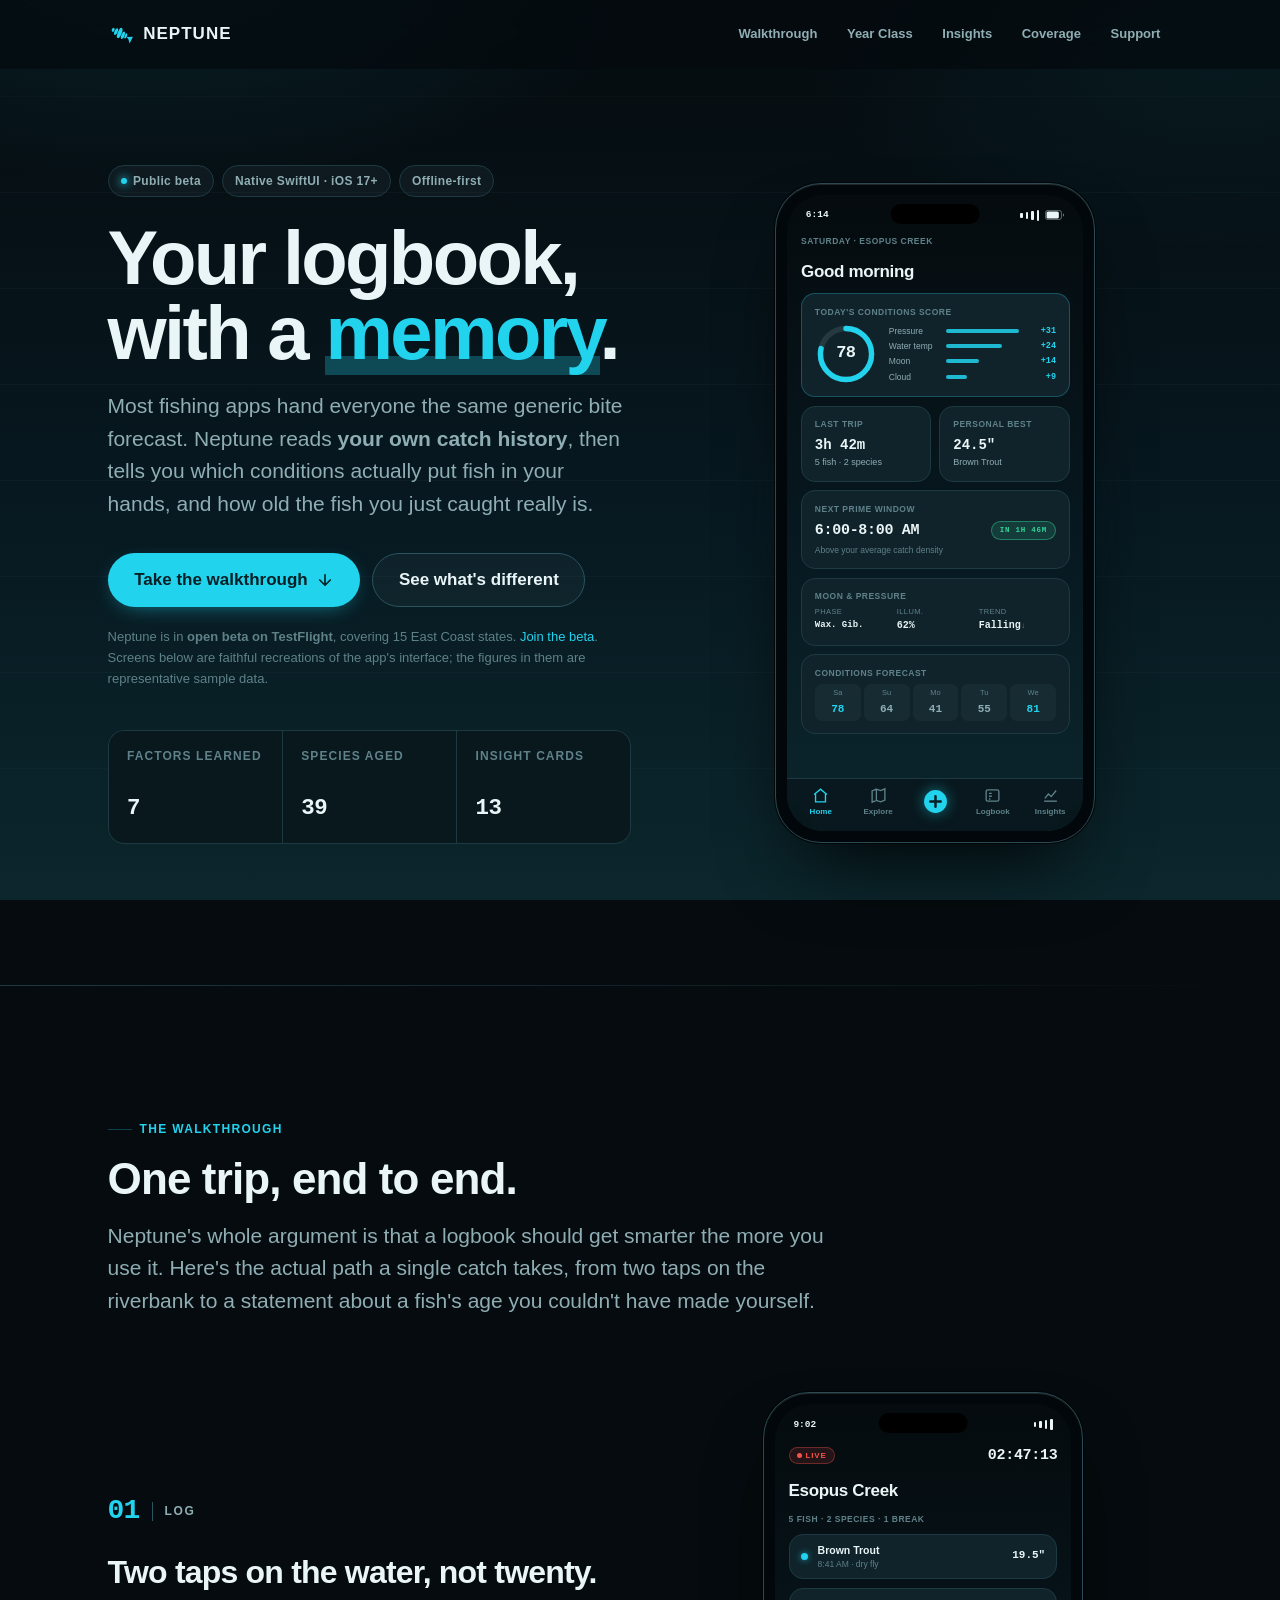
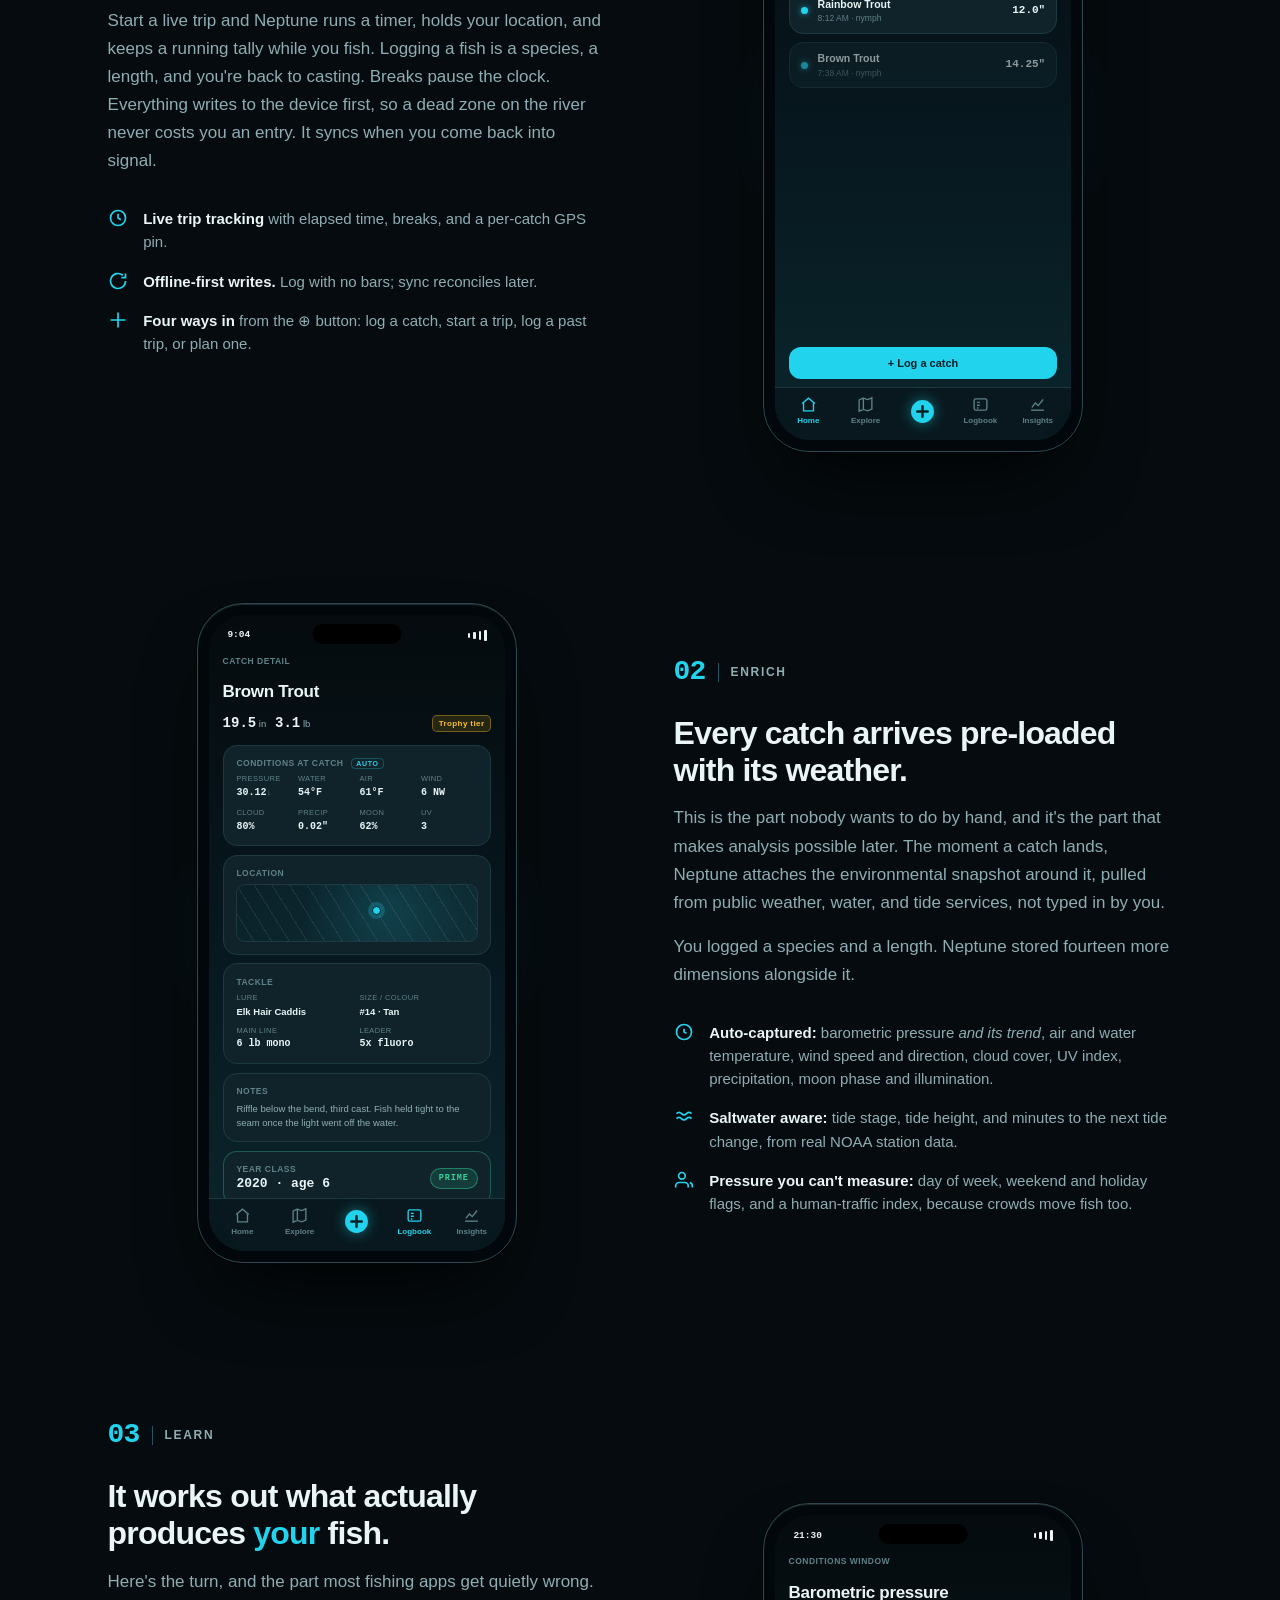
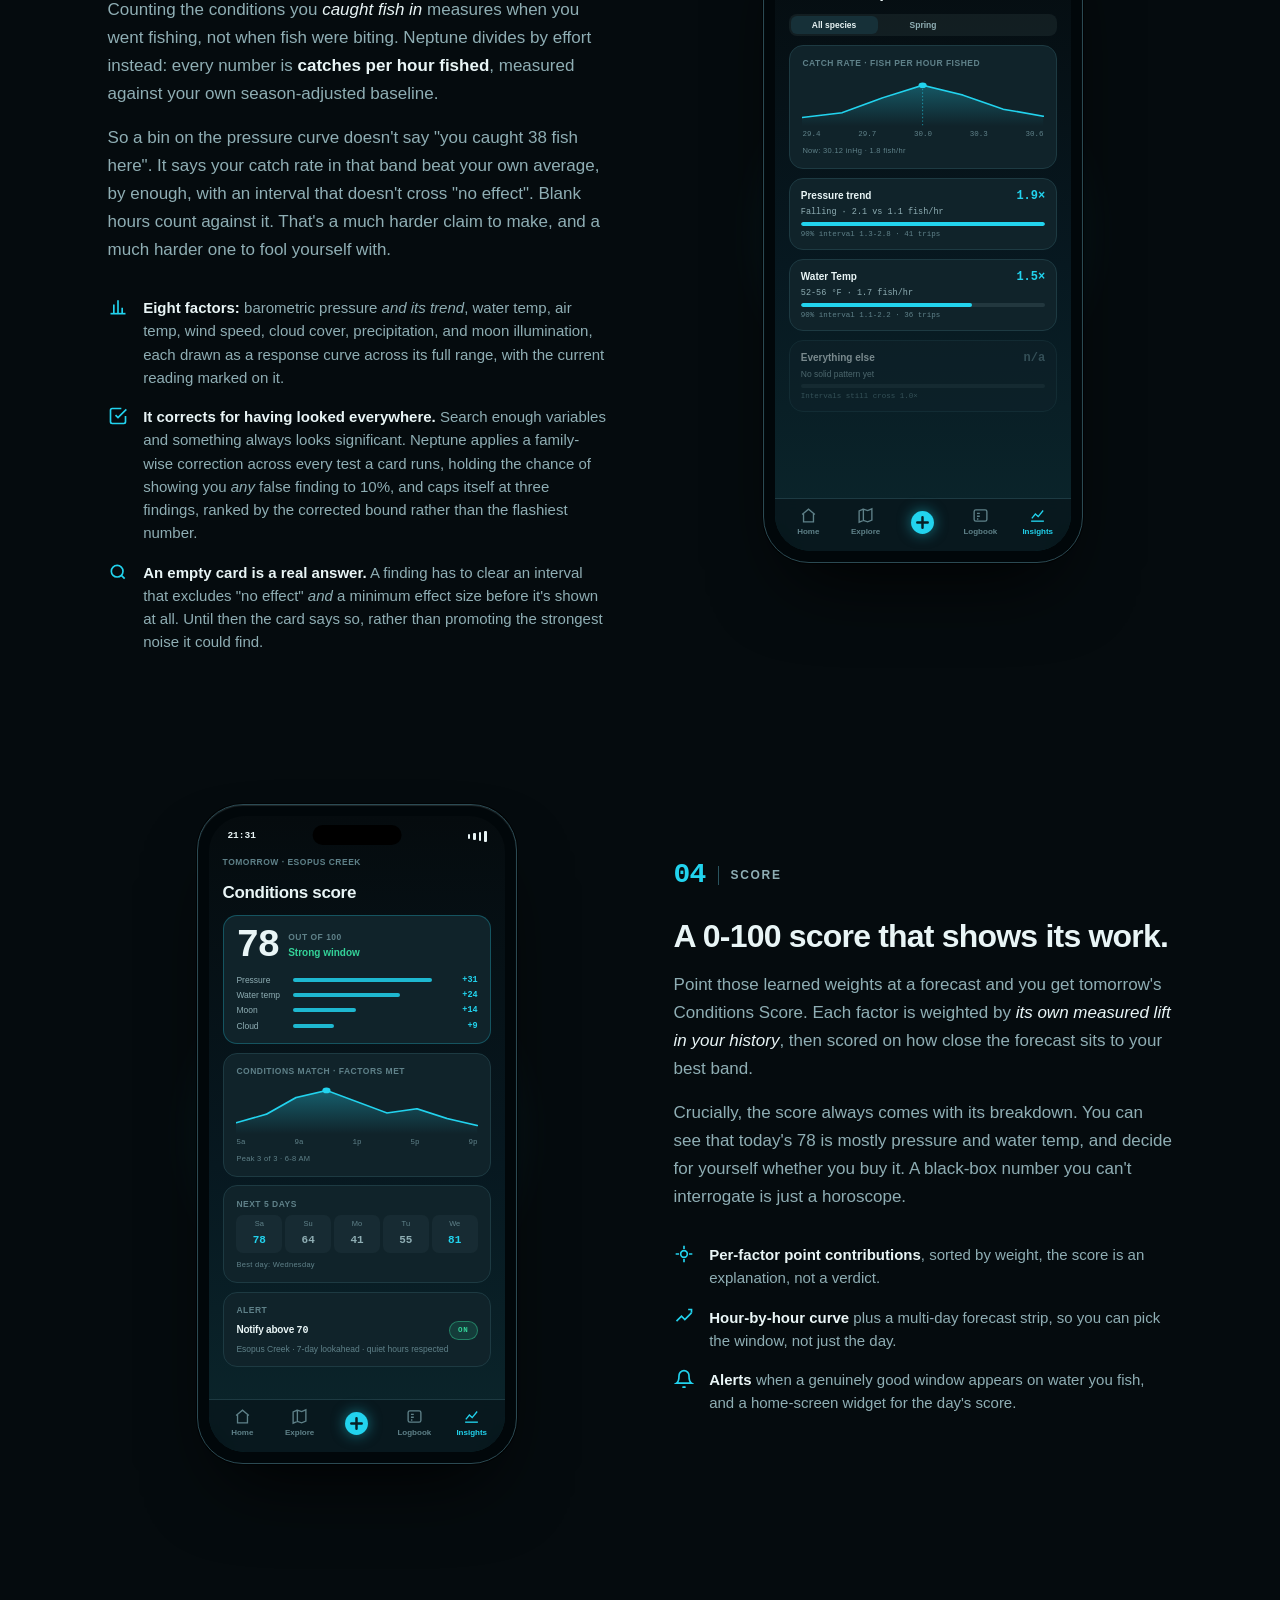
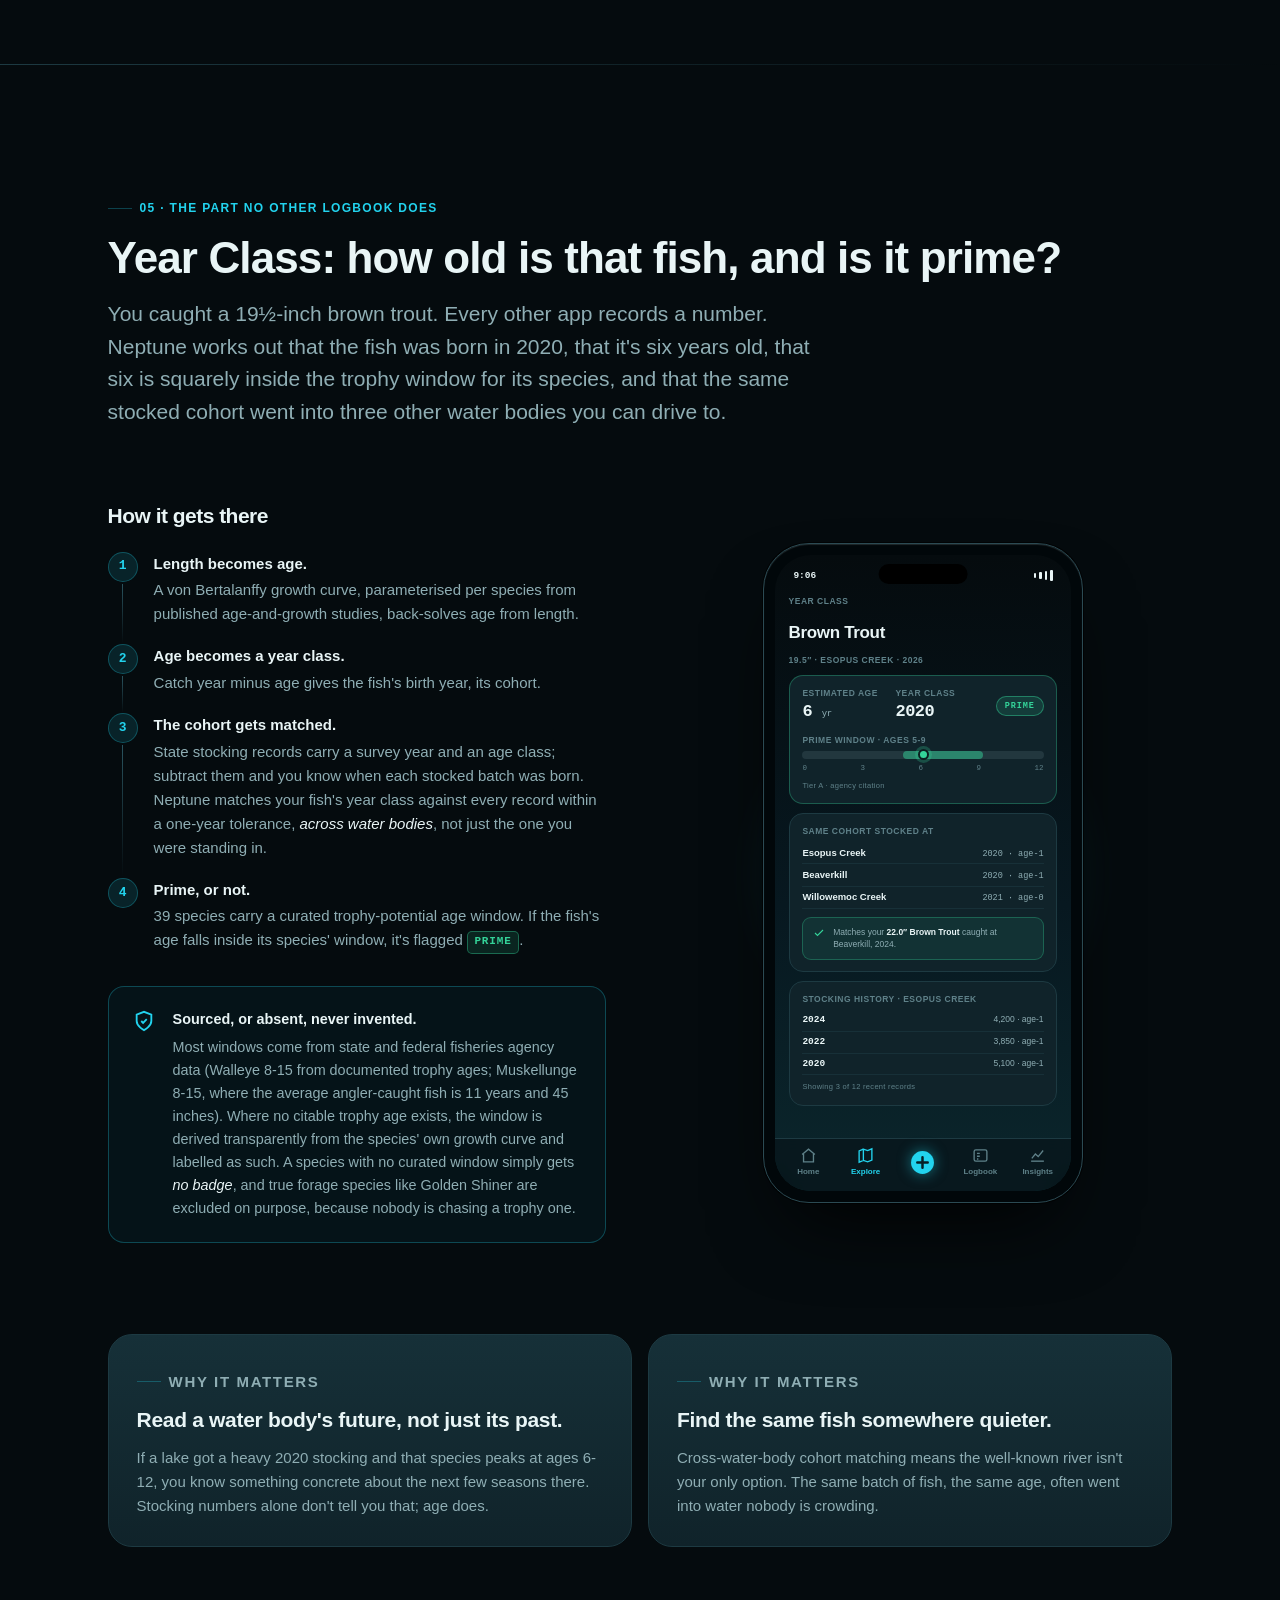
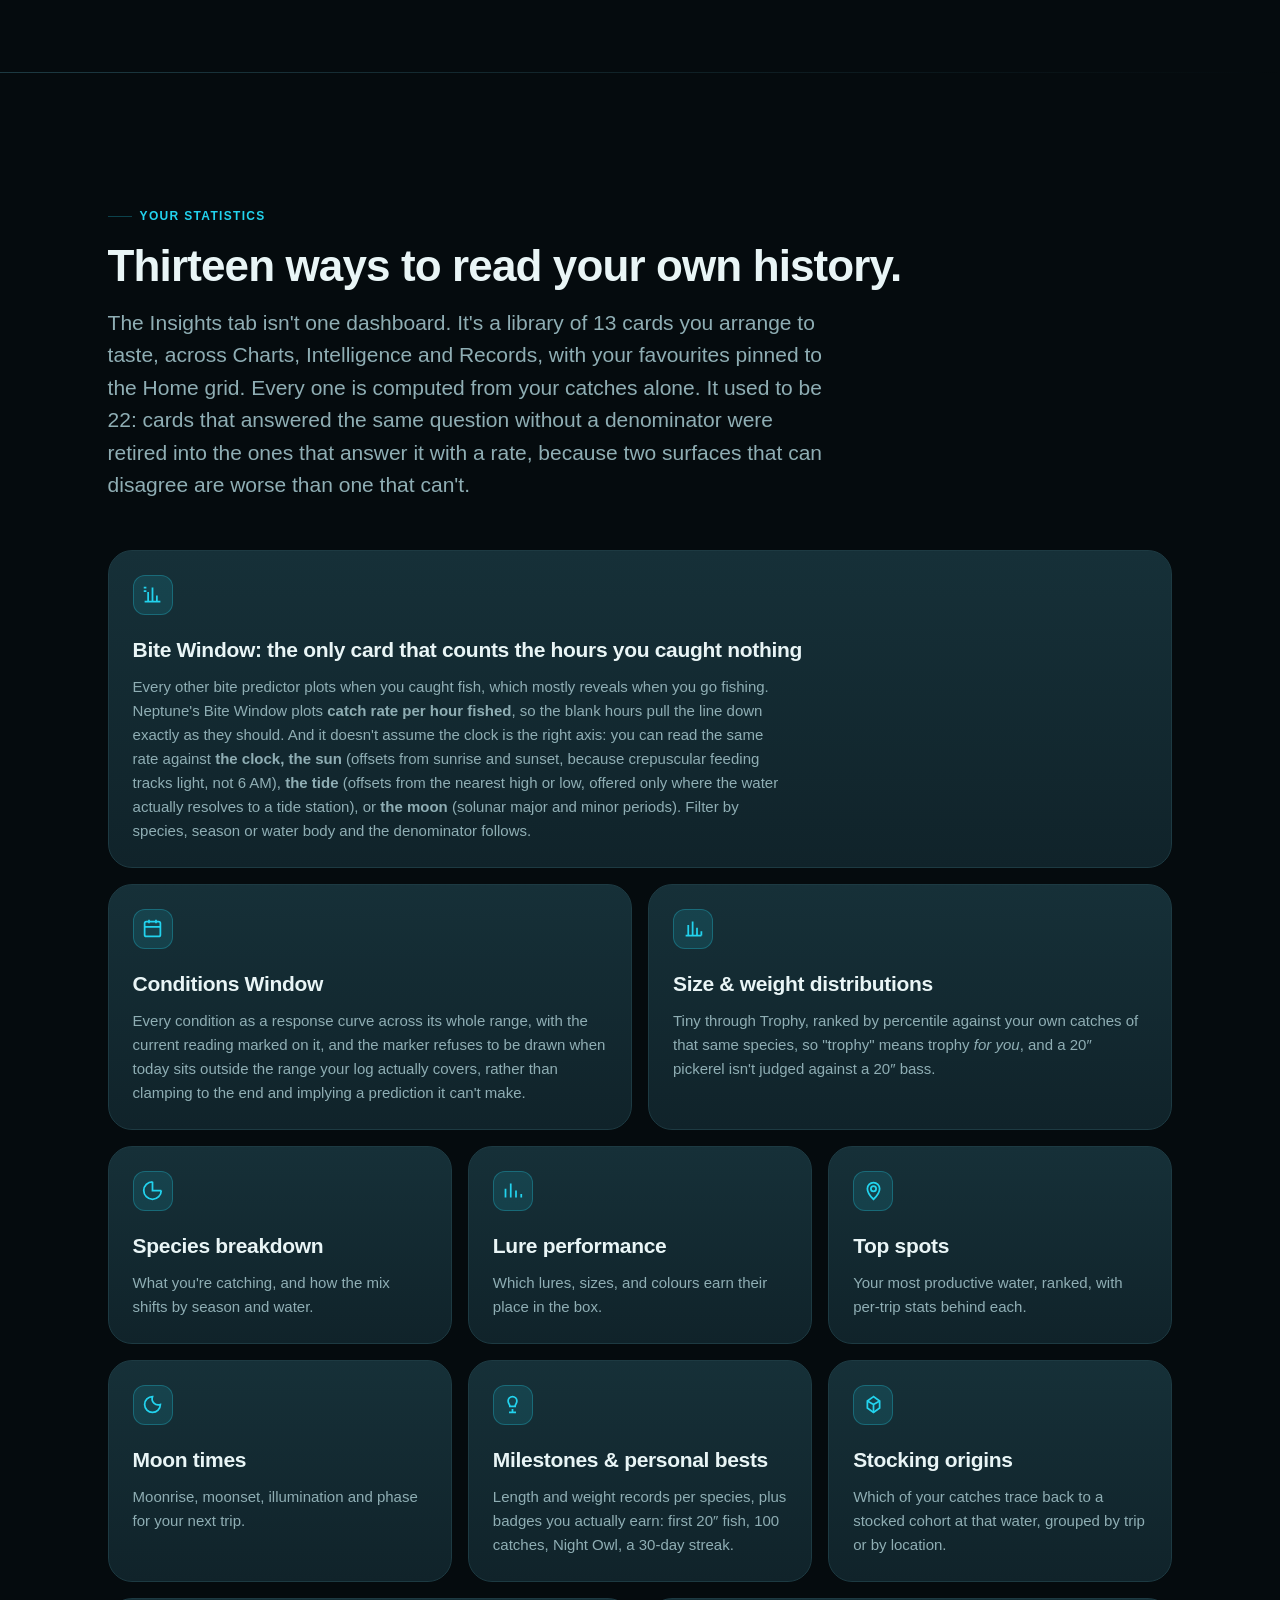
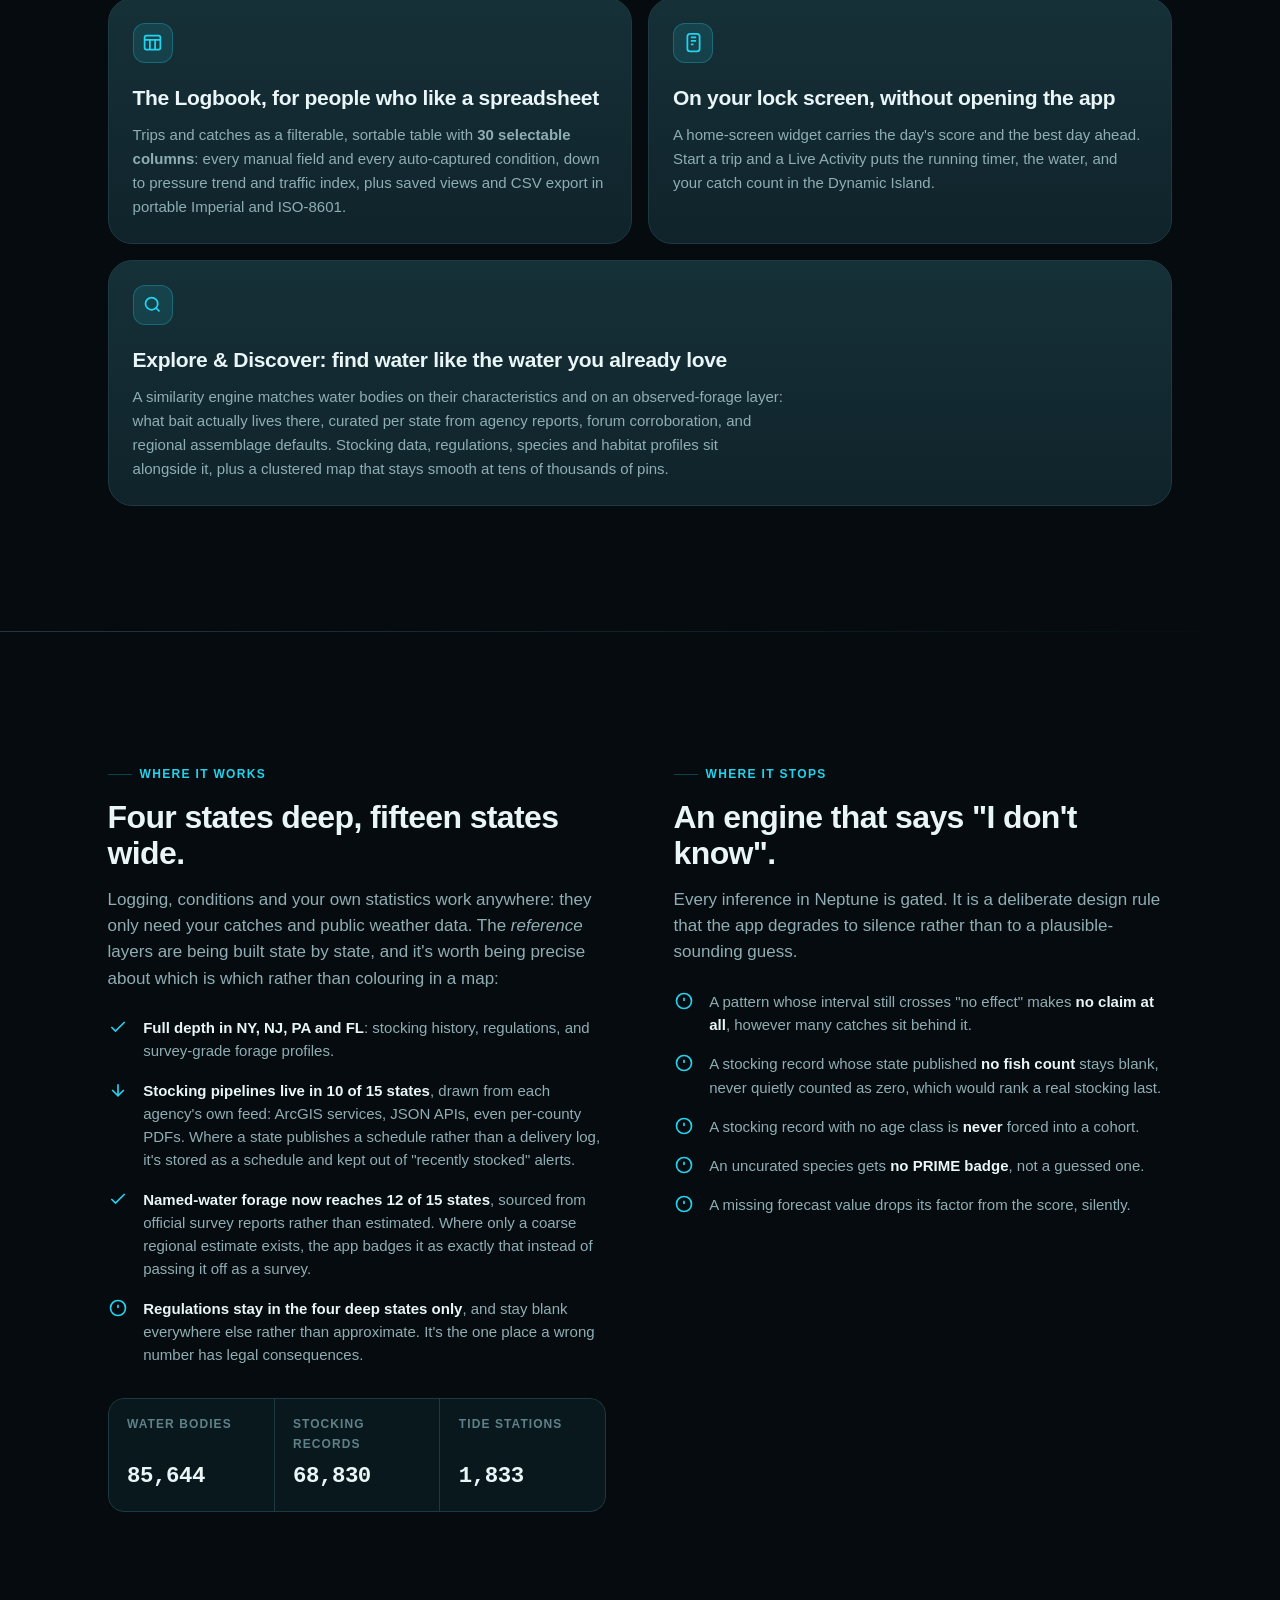
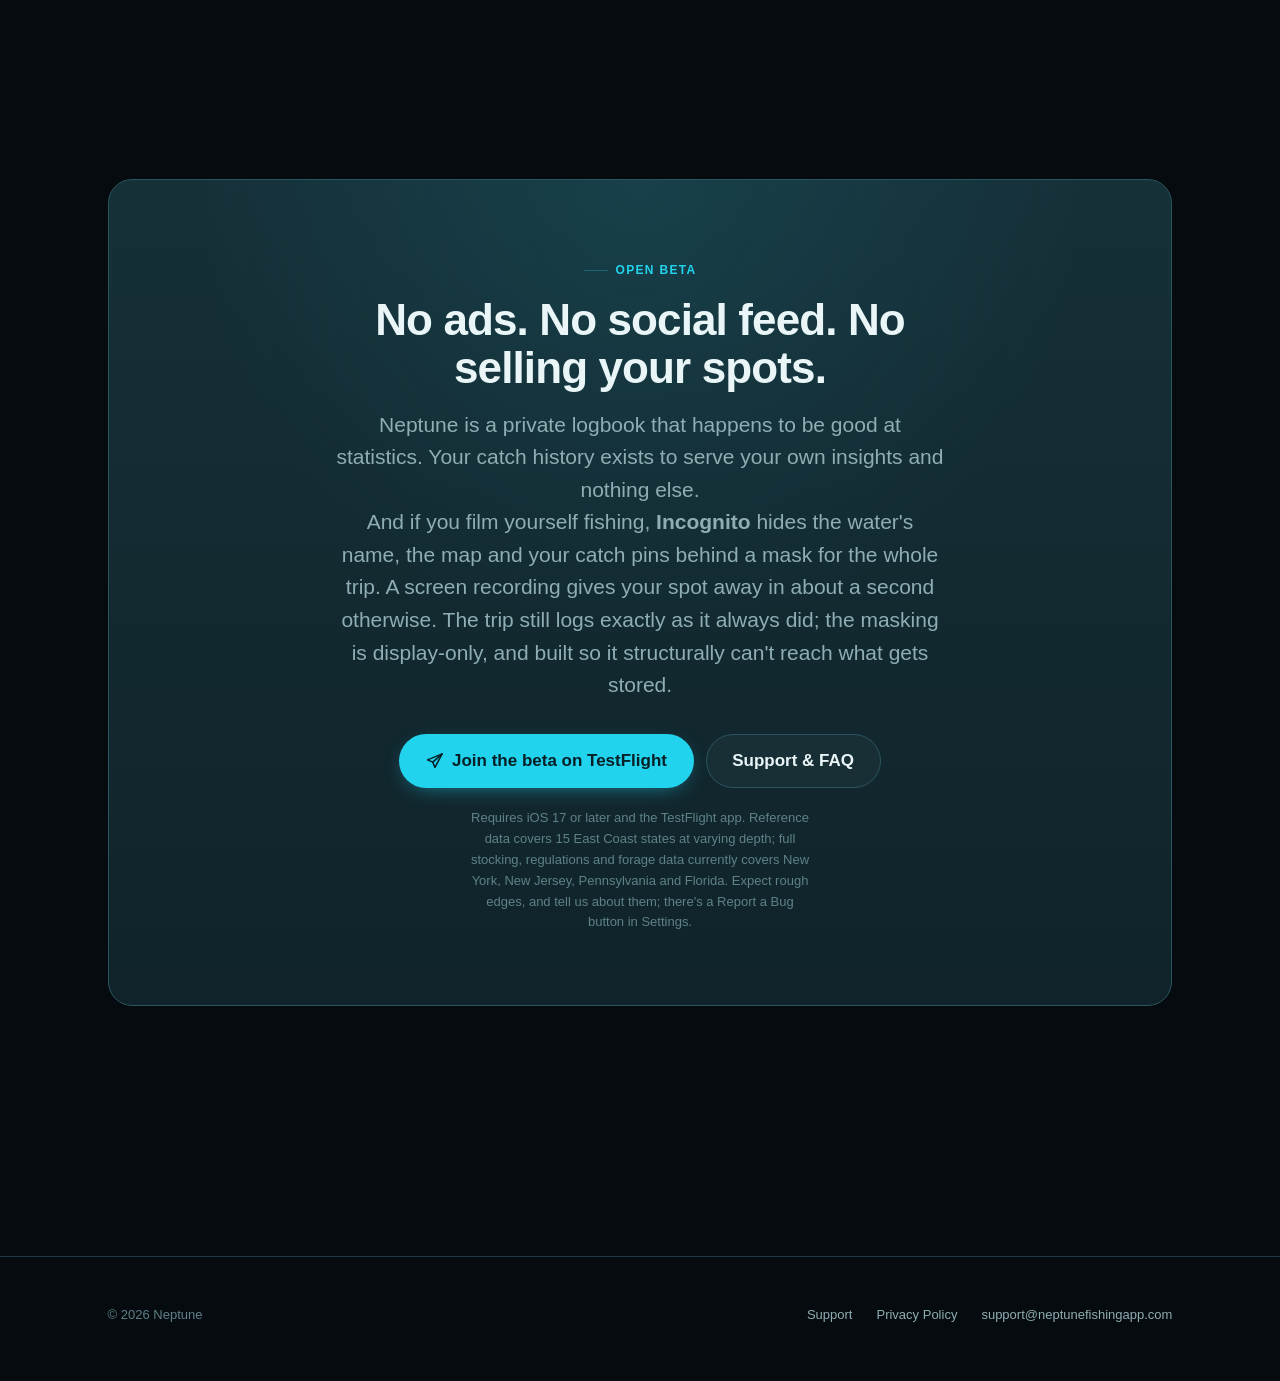
==== commit 52008409: "style: remove em and en dashes from all site copy Recast every em-dash aside as ordinary punctuation" ====
--- a/index.html
+++ b/index.html
@@ -3,11 +3,11 @@
 <head>
 <meta charset="UTF-8" />
 <meta name="viewport" content="width=device-width, initial-scale=1.0" />
-<title>Neptune — A fishing log with a memory</title>
-<meta name="description" content="A preview of Neptune, a native iOS fishing log that learns which conditions actually produce your fish — and classifies the year class of the ones you catch." />
+<title>Neptune: A fishing log with a memory</title>
+<meta name="description" content="A preview of Neptune, a native iOS fishing log that learns which conditions actually produce your fish, and classifies the year class of the ones you catch." />
 <meta name="theme-color" content="#050b0e" />
 
-<meta property="og:title" content="Neptune — A fishing log with a memory" />
+<meta property="og:title" content="Neptune: A fishing log with a memory" />
 <meta property="og:description" content="Log a trip. Neptune captures the conditions, learns your patterns, and tells you how old that fish is." />
 <meta property="og:type" content="website" />
 <meta property="og:url" content="https://neptunefishingapp.com/" />
@@ -65,7 +65,7 @@
 
       <p class="hero-lede">
         Most fishing apps hand everyone the same generic bite forecast. Neptune
-        reads <strong>your own catch history</strong> — then tells you which
+        reads <strong>your own catch history</strong>, then tells you which
         conditions actually put fish in your hands, and how old the fish you
         just caught really is.
       </p>
@@ -79,12 +79,10 @@
       </div>
 
       <!-- Beta status stated once here, and again at the closing CTA where the
-           action lives. The TestFlight href is duplicated in both places —
-           update both together. -->
+           action lives. The TestFlight href is duplicated in both places, update both together. -->
       <p class="hero-note">
         Neptune is in <strong>open beta on TestFlight</strong>, covering 15 East
-        Coast states &mdash;
-        <a href="https://testflight.apple.com/join/CFZtX8PJ" target="_blank" rel="noopener">join the beta</a>.
+        Coast states. <a href="https://testflight.apple.com/join/CFZtX8PJ" target="_blank" rel="noopener">Join the beta</a>.
         Screens below are faithful recreations of the app's interface; the
         figures in them are representative sample data.
       </p>
@@ -166,7 +164,7 @@
             <div class="app-card">
               <p class="app-eyebrow">Next prime window</p>
               <div class="live-head">
-                <b class="data" style="font-size:15px">6:00 &ndash; 8:00 AM</b>
+                <b class="data" style="font-size:15px">6:00-8:00 AM</b>
                 <span class="prime-badge" style="font-size:7.5px">IN 1H 46M</span>
               </div>
               <p style="margin:3px 0 0;color:var(--text-faint);font-size:8.5px">
@@ -238,7 +236,7 @@
     <h2 class="section-title">One trip, end to end.</h2>
     <p class="section-lede">
       Neptune's whole argument is that a logbook should get smarter the more you
-      use it. Here's the actual path a single catch takes — from two taps on the
+      use it. Here's the actual path a single catch takes, from two taps on the
       riverbank to a statement about a fish's age you couldn't have made yourself.
     </p>
   </div>
@@ -254,7 +252,7 @@
           keeps a running tally while you fish. Logging a fish is a species, a
           length, and you're back to casting. Breaks pause the clock. Everything
           writes to the device first, so a dead zone on the river never costs you
-          an entry — it syncs when you come back into signal.
+          an entry. It syncs when you come back into signal.
         </p>
         <ul class="feature-list">
           <li>
@@ -347,7 +345,7 @@
         <p class="step-body">
           This is the part nobody wants to do by hand, and it's the part that
           makes analysis possible later. The moment a catch lands, Neptune
-          attaches the environmental snapshot around it — pulled from public
+          attaches the environmental snapshot around it, pulled from public
           weather, water, and tide services, not typed in by you.
         </p>
         <p class="step-body">
@@ -365,7 +363,7 @@
           </li>
           <li>
             <svg aria-hidden="true" viewBox="0 0 24 24" fill="none" stroke="currentColor" stroke-width="2"><path d="M17 21v-2a4 4 0 0 0-4-4H6a4 4 0 0 0-4 4v2"/><circle cx="9.5" cy="7" r="4"/><path d="M22 21v-2a4 4 0 0 0-3-3.9"/></svg>
-            <span><strong>Pressure you can't measure:</strong> day of week, weekend and holiday flags, and a human-traffic index — because crowds move fish too.</span>
+            <span><strong>Pressure you can't measure:</strong> day of week, weekend and holiday flags, and a human-traffic index, because crowds move fish too.</span>
           </li>
         </ul>
       </div>
@@ -471,7 +469,7 @@
         <p class="step-num data">03 <span>Learn</span></p>
         <h3 class="step-title">It works out what actually produces <em>your</em> fish.</h3>
         <p class="step-body">
-          Here's the turn — and the part most fishing apps get quietly wrong.
+          Here's the turn, and the part most fishing apps get quietly wrong.
           Counting the conditions you <em>caught fish in</em> measures when you
           went fishing, not when fish were biting. Neptune divides by effort
           instead: every number is <strong>catches per hour fished</strong>,
@@ -481,17 +479,17 @@
           So a bin on the pressure curve doesn't say "you caught 38 fish here".
           It says your catch rate in that band beat your own average, by enough,
           with an interval that doesn't cross "no effect". Blank hours count
-          against it. That's a much harder claim to make — and a much harder one
+          against it. That's a much harder claim to make, and a much harder one
           to fool yourself with.
         </p>
         <ul class="feature-list">
           <li>
             <svg aria-hidden="true" viewBox="0 0 24 24" fill="none" stroke="currentColor" stroke-width="2"><path d="M3 20h18"/><path d="M7 20V9M12 20V4M17 20v-7"/></svg>
-            <span><strong>Eight factors:</strong> barometric pressure <em>and its trend</em>, water temp, air temp, wind speed, cloud cover, precipitation, and moon illumination — each drawn as a response curve across its full range, with the current reading marked on it.</span>
+            <span><strong>Eight factors:</strong> barometric pressure <em>and its trend</em>, water temp, air temp, wind speed, cloud cover, precipitation, and moon illumination, each drawn as a response curve across its full range, with the current reading marked on it.</span>
           </li>
           <li>
             <svg aria-hidden="true" viewBox="0 0 24 24" fill="none" stroke="currentColor" stroke-width="2"><path d="M9 11l3 3L22 4"/><path d="M21 12v7a2 2 0 0 1-2 2H5a2 2 0 0 1-2-2V5a2 2 0 0 1 2-2h11"/></svg>
-            <span><strong>It corrects for having looked everywhere.</strong> Search enough variables and something always looks significant. Neptune applies a family-wise correction across every test a card runs, holding the chance of showing you <em>any</em> false finding to 10% — and caps itself at three findings, ranked by the corrected bound rather than the flashiest number.</span>
+            <span><strong>It corrects for having looked everywhere.</strong> Search enough variables and something always looks significant. Neptune applies a family-wise correction across every test a card runs, holding the chance of showing you <em>any</em> false finding to 10%, and caps itself at three findings, ranked by the corrected bound rather than the flashiest number.</span>
           </li>
           <li>
             <svg aria-hidden="true" viewBox="0 0 24 24" fill="none" stroke="currentColor" stroke-width="2"><circle cx="11" cy="11" r="7"/><path d="M20 20l-4.3-4.3"/></svg>
@@ -538,19 +536,19 @@
                 <div class="lift-head"><b>Pressure trend</b><span class="lift-val data">1.9&times;</span></div>
                 <p class="lift-band data">Falling &middot; 2.1 vs 1.1 fish/hr</p>
                 <div class="lift-bar"><i style="--w:100%"></i></div>
-                <p class="lift-n data">90% interval 1.3 &ndash; 2.8 &middot; 41 trips</p>
+                <p class="lift-n data">90% interval 1.3-2.8 &middot; 41 trips</p>
               </div>
 
               <div class="app-card lift-row">
                 <div class="lift-head"><b>Water Temp</b><span class="lift-val data">1.5&times;</span></div>
-                <p class="lift-band data">52 &ndash; 56 &deg;F &middot; 1.7 fish/hr</p>
+                <p class="lift-band data">52-56 &deg;F &middot; 1.7 fish/hr</p>
                 <div class="lift-bar"><i style="--w:70%"></i></div>
-                <p class="lift-n data">90% interval 1.1 &ndash; 2.2 &middot; 36 trips</p>
+                <p class="lift-n data">90% interval 1.1-2.2 &middot; 36 trips</p>
               </div>
 
               <!-- What the card looks like most of the time, and deliberately so. -->
               <div class="app-card lift-row muted">
-                <div class="lift-head"><b>Everything else</b><span class="lift-val data">&mdash;</span></div>
+                <div class="lift-head"><b>Everything else</b><span class="lift-val data">n/a</span></div>
                 <p class="lift-band">No solid pattern yet</p>
                 <div class="lift-bar"><i style="--w:0%"></i></div>
                 <p class="lift-n data">Intervals still cross 1.0&times;</p>
@@ -588,7 +586,7 @@
     <div class="split reverse">
       <div class="step-copy">
         <p class="step-num data">04 <span>Score</span></p>
-        <h3 class="step-title">A 0–100 score that shows its work.</h3>
+        <h3 class="step-title">A 0-100 score that shows its work.</h3>
         <p class="step-body">
           Point those learned weights at a forecast and you get tomorrow's
           Conditions Score. Each factor is weighted by <em>its own measured lift
@@ -597,14 +595,14 @@
         </p>
         <p class="step-body">
           Crucially, the score always comes with its breakdown. You can see that
-          today's 78 is mostly pressure and water temp — and decide for yourself
+          today's 78 is mostly pressure and water temp, and decide for yourself
           whether you buy it. A black-box number you can't interrogate is just a
           horoscope.
         </p>
         <ul class="feature-list">
           <li>
             <svg aria-hidden="true" viewBox="0 0 24 24" fill="none" stroke="currentColor" stroke-width="2"><path d="M12 2v4M12 18v4M2 12h4M18 12h4"/><circle cx="12" cy="12" r="4"/></svg>
-            <span><strong>Per-factor point contributions</strong>, sorted by weight — the score is an explanation, not a verdict.</span>
+            <span><strong>Per-factor point contributions</strong>, sorted by weight, the score is an explanation, not a verdict.</span>
           </li>
           <li>
             <svg aria-hidden="true" viewBox="0 0 24 24" fill="none" stroke="currentColor" stroke-width="2"><path d="M3 17l6-6 4 4 8-8"/><path d="M21 7V3h-4"/></svg>
@@ -659,7 +657,7 @@
                   <circle cx="90" cy="12" r="4" fill="var(--accent)"/>
                 </svg>
                 <div class="spark-axis data"><span>5a</span><span>9a</span><span>1p</span><span>5p</span><span>9p</span></div>
-                <p class="yc-src" style="margin-top:0.35rem">Peak 3 of 3 &middot; 6&ndash;8 AM</p>
+                <p class="yc-src" style="margin-top:0.35rem">Peak 3 of 3 &middot; 6-8 AM</p>
               </div>
 
               <div class="app-card">
@@ -717,7 +715,7 @@
 <hr class="rule" />
 
 <!-- ===================================================================== -->
-<!-- step 05 / year class — the differentiator, given its own section      -->
+<!-- step 05 / year class, the differentiator, given its own section      -->
 <!-- ===================================================================== -->
 <section class="section" id="year-class">
   <div class="wrap">
@@ -726,7 +724,7 @@
     <p class="section-lede">
       You caught a 19½-inch brown trout. Every other app records a number.
       Neptune works out that the fish was born in 2020, that it's six years old,
-      that six is squarely inside the trophy window for its species — and that
+      that six is squarely inside the trophy window for its species, and that
       the same stocked cohort went into three other water bodies you can drive to.
     </p>
   </div>
@@ -748,7 +746,7 @@
             <span class="chain-num data">2</span>
             <div>
               <b>Age becomes a year class.</b>
-              Catch year minus age gives the fish's birth year — its cohort.
+              Catch year minus age gives the fish's birth year, its cohort.
             </div>
           </li>
           <li>
@@ -758,7 +756,7 @@
               State stocking records carry a survey year and an age class;
               subtract them and you know when each stocked batch was born.
               Neptune matches your fish's year class against every record
-              within a one-year tolerance — <em>across water bodies</em>, not
+              within a one-year tolerance, <em>across water bodies</em>, not
               just the one you were standing in.
             </div>
           </li>
@@ -776,13 +774,13 @@
         <div class="note-card">
           <svg viewBox="0 0 24 24" fill="none" stroke="currentColor" stroke-width="2" aria-hidden="true"><path d="M12 22s8-4 8-10V5l-8-3-8 3v7c0 6 8 10 8 10z"/><path d="M9 12l2 2 4-4"/></svg>
           <div>
-            <b>Sourced, or absent — never invented.</b>
+            <b>Sourced, or absent, never invented.</b>
             Most windows come from state and federal fisheries agency data
-            (Walleye 8–15 from documented trophy ages; Muskellunge 8–15, where
+            (Walleye 8-15 from documented trophy ages; Muskellunge 8-15, where
             the average angler-caught fish is 11 years and 45 inches). Where no
             citable trophy age exists, the window is derived transparently from
             the species' own growth curve and labelled as such. A species with
-            no curated window simply gets <em>no badge</em> — and true forage
+            no curated window simply gets <em>no badge</em>, and true forage
             species like Golden Shiner are excluded on purpose, because nobody
             is chasing a trophy one.
           </div>
@@ -811,7 +809,7 @@
                   <span class="prime-badge">PRIME</span>
                 </div>
 
-                <p class="app-eyebrow" style="margin:0.6rem 0 0.3rem">Prime window · ages 5&ndash;9</p>
+                <p class="app-eyebrow" style="margin:0.6rem 0 0.3rem">Prime window · ages 5-9</p>
                 <!-- Age axis 0-12 with the prime band highlighted and a marker at 6. -->
                 <div class="yc-axis">
                   <div class="yc-band"></div>
@@ -878,7 +876,7 @@
         <h3>Read a water body's future, not just its past.</h3>
         <p>
           If a lake got a heavy 2020 stocking and that species peaks at ages
-          6–12, you know something concrete about the next few seasons there.
+          6-12, you know something concrete about the next few seasons there.
           Stocking numbers alone don't tell you that; age does.
         </p>
       </div>
@@ -905,7 +903,7 @@
     <p class="eyebrow">Your statistics</p>
     <h2 class="section-title">Thirteen ways to read your own history.</h2>
     <p class="section-lede">
-      The Insights tab isn't one dashboard — it's a library of 13 cards you
+      The Insights tab isn't one dashboard. It's a library of 13 cards you
       arrange to taste, across Charts, Intelligence and Records, with your
       favourites pinned to the Home grid. Every one is computed from your
       catches alone. It used to be 22: cards that answered the same question
@@ -943,7 +941,7 @@
         <h3>Conditions Window</h3>
         <p>
           Every condition as a response curve across its whole range, with the
-          current reading marked on it — and the marker refuses to be drawn when
+          current reading marked on it, and the marker refuses to be drawn when
           today sits outside the range your log actually covers, rather than
           clamping to the end and implying a prediction it can't make.
         </p>
@@ -956,7 +954,7 @@
         <h3>Size &amp; weight distributions</h3>
         <p>
           Tiny through Trophy, ranked by percentile against your own catches of
-          that same species — so "trophy" means trophy <em>for you</em>, and a
+          that same species, so "trophy" means trophy <em>for you</em>, and a
           20&Prime; pickerel isn't judged against a 20&Prime; bass.
         </p>
       </div>
@@ -982,7 +980,7 @@
           <svg aria-hidden="true" viewBox="0 0 24 24" fill="none" stroke="currentColor" stroke-width="2"><circle cx="12" cy="10" r="3"/><path d="M12 22s7-6.4 7-12a7 7 0 1 0-14 0c0 5.6 7 12 7 12z"/></svg>
         </div>
         <h3>Top spots</h3>
-        <p>Your most productive water, ranked — with per-trip stats behind each.</p>
+        <p>Your most productive water, ranked, with per-trip stats behind each.</p>
       </div>
 
       <div class="tile reveal">
@@ -999,8 +997,7 @@
         </div>
         <h3>Milestones &amp; personal bests</h3>
         <p>
-          Length and weight records per species, plus badges you actually earn —
-          first 20&Prime; fish, 100 catches, Night Owl, a 30-day streak.
+          Length and weight records per species, plus badges you actually earn: first 20&Prime; fish, 100 catches, Night Owl, a 30-day streak.
         </p>
       </div>
 
@@ -1023,9 +1020,8 @@
         <h3>The Logbook, for people who like a spreadsheet</h3>
         <p>
           Trips and catches as a filterable, sortable table with
-          <strong>30 selectable columns</strong> — every manual field and every
-          auto-captured condition, down to pressure trend and traffic index —
-          plus saved views and CSV export in portable Imperial and ISO-8601.
+          <strong>30 selectable columns</strong>: every manual field and every
+          auto-captured condition, down to pressure trend and traffic index, plus saved views and CSV export in portable Imperial and ISO-8601.
         </p>
       </div>
 
@@ -1049,7 +1045,7 @@
         <h3>Explore &amp; Discover: find water like the water you already love</h3>
         <p style="max-width:78ch">
           A similarity engine matches water bodies on their characteristics and
-          on an observed-forage layer — what bait actually lives there, curated
+          on an observed-forage layer: what bait actually lives there, curated
           per state from agency reports, forum corroboration, and regional
           assemblage defaults. Stocking data, regulations, species and habitat
           profiles sit alongside it, plus a clustered map that stays smooth at
@@ -1071,7 +1067,7 @@
       <p class="eyebrow">Where it works</p>
       <h2 class="section-title" style="font-size:var(--text-xl)">Four states deep, fifteen states wide.</h2>
       <p class="section-lede" style="font-size:var(--text-base)">
-        Logging, conditions and your own statistics work anywhere — they only
+        Logging, conditions and your own statistics work anywhere: they only
         need your catches and public weather data. The <em>reference</em> layers
         are being built state by state, and it's worth being precise about which
         is which rather than colouring in a map:
@@ -1079,11 +1075,11 @@
       <ul class="feature-list" style="margin-top:1.5rem">
         <li>
           <svg aria-hidden="true" viewBox="0 0 24 24" fill="none" stroke="currentColor" stroke-width="2"><path d="M20 6 9 17l-5-5"/></svg>
-          <span><strong>Full depth in NY, NJ, PA and FL</strong> — stocking history, regulations, and survey-grade forage profiles.</span>
+          <span><strong>Full depth in NY, NJ, PA and FL</strong>: stocking history, regulations, and survey-grade forage profiles.</span>
         </li>
         <li>
           <svg aria-hidden="true" viewBox="0 0 24 24" fill="none" stroke="currentColor" stroke-width="2"><path d="M12 5v14M19 12l-7 7-7-7"/></svg>
-          <span><strong>Stocking pipelines live in 10 of 15 states</strong>, drawn from each agency's own feed — ArcGIS services, JSON APIs, even per-county PDFs. Where a state publishes a schedule rather than a delivery log, it's stored as a schedule and kept out of "recently stocked" alerts.</span>
+          <span><strong>Stocking pipelines live in 10 of 15 states</strong>, drawn from each agency's own feed: ArcGIS services, JSON APIs, even per-county PDFs. Where a state publishes a schedule rather than a delivery log, it's stored as a schedule and kept out of "recently stocked" alerts.</span>
         </li>
         <li>
           <svg aria-hidden="true" viewBox="0 0 24 24" fill="none" stroke="currentColor" stroke-width="2"><path d="M20 6 9 17l-5-5"/></svg>
@@ -1091,7 +1087,7 @@
         </li>
         <li>
           <svg aria-hidden="true" viewBox="0 0 24 24" fill="none" stroke="currentColor" stroke-width="2"><circle cx="12" cy="12" r="9"/><path d="M12 8v4M12 16h.01"/></svg>
-          <span><strong>Regulations stay in the four deep states only</strong>, and stay blank everywhere else rather than approximate — it's the one place a wrong number has legal consequences.</span>
+          <span><strong>Regulations stay in the four deep states only</strong>, and stay blank everywhere else rather than approximate. It's the one place a wrong number has legal consequences.</span>
         </li>
       </ul>
       <dl class="hero-stats" style="margin-top:2rem">
@@ -1115,7 +1111,7 @@
         </li>
         <li>
           <svg aria-hidden="true" viewBox="0 0 24 24" fill="none" stroke="currentColor" stroke-width="2"><circle cx="12" cy="12" r="9"/><path d="M12 8v4M12 16h.01"/></svg>
-          <span>A stocking record whose state published <strong>no fish count</strong> stays blank — never quietly counted as zero, which would rank a real stocking last.</span>
+          <span>A stocking record whose state published <strong>no fish count</strong> stays blank, never quietly counted as zero, which would rank a real stocking last.</span>
         </li>
         <li>
           <svg aria-hidden="true" viewBox="0 0 24 24" fill="none" stroke="currentColor" stroke-width="2"><circle cx="12" cy="12" r="9"/><path d="M12 8v4M12 16h.01"/></svg>
@@ -1149,7 +1145,7 @@
       <p class="section-lede" style="margin-inline:auto;text-align:center;max-width:52ch">
         And if you film yourself fishing, <strong>Incognito</strong> hides the
         water's name, the map and your catch pins behind a mask for the whole
-        trip — a screen recording gives your spot away in about a second
+        trip. A screen recording gives your spot away in about a second
         otherwise. The trip still logs exactly as it always did; the masking is
         display-only, and built so it structurally can't reach what gets stored.
       </p>
@@ -1167,7 +1163,7 @@
         Requires iOS 17 or later and the TestFlight app. Reference data covers 15
         East Coast states at varying depth; full stocking, regulations and forage
         data currently covers New York, New Jersey, Pennsylvania and Florida.
-        Expect rough edges &mdash; and tell us about them; there's a Report a Bug
+        Expect rough edges, and tell us about them; there's a Report a Bug
         button in Settings.
       </p>
     </div>
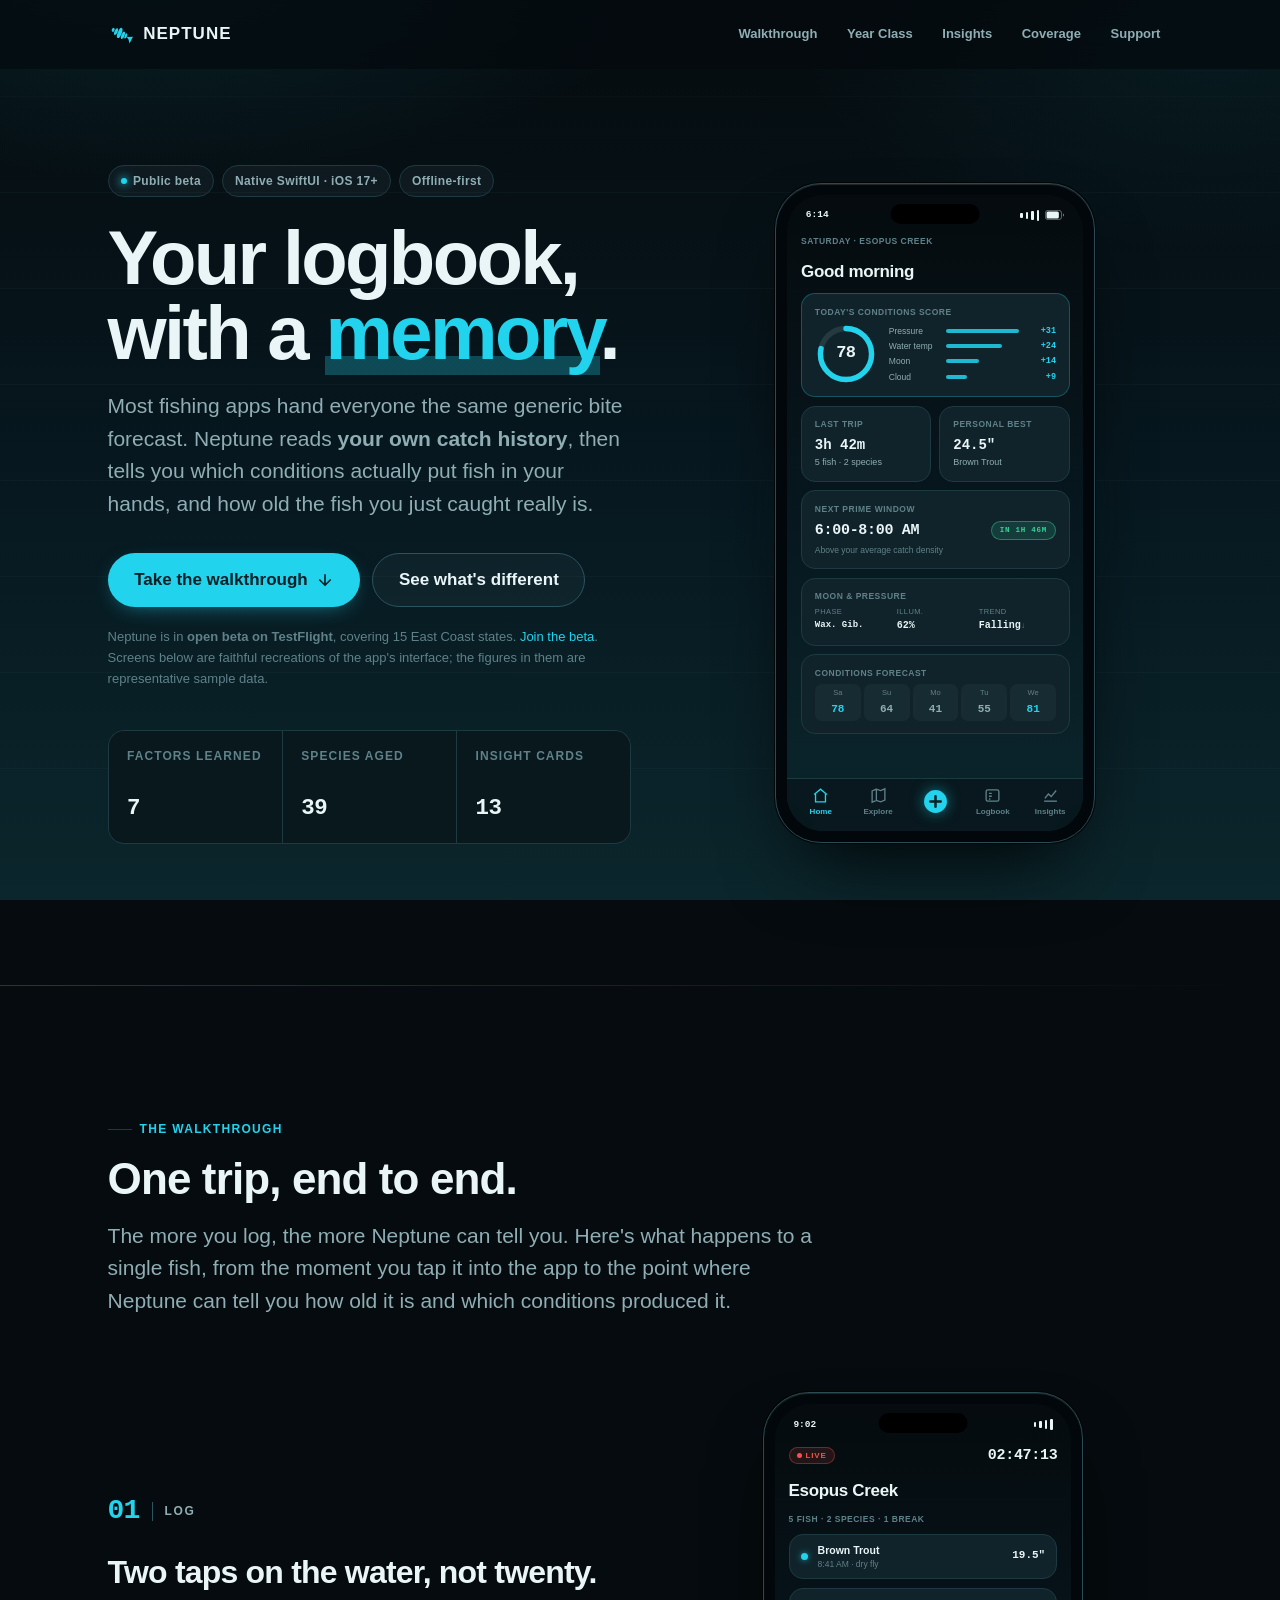
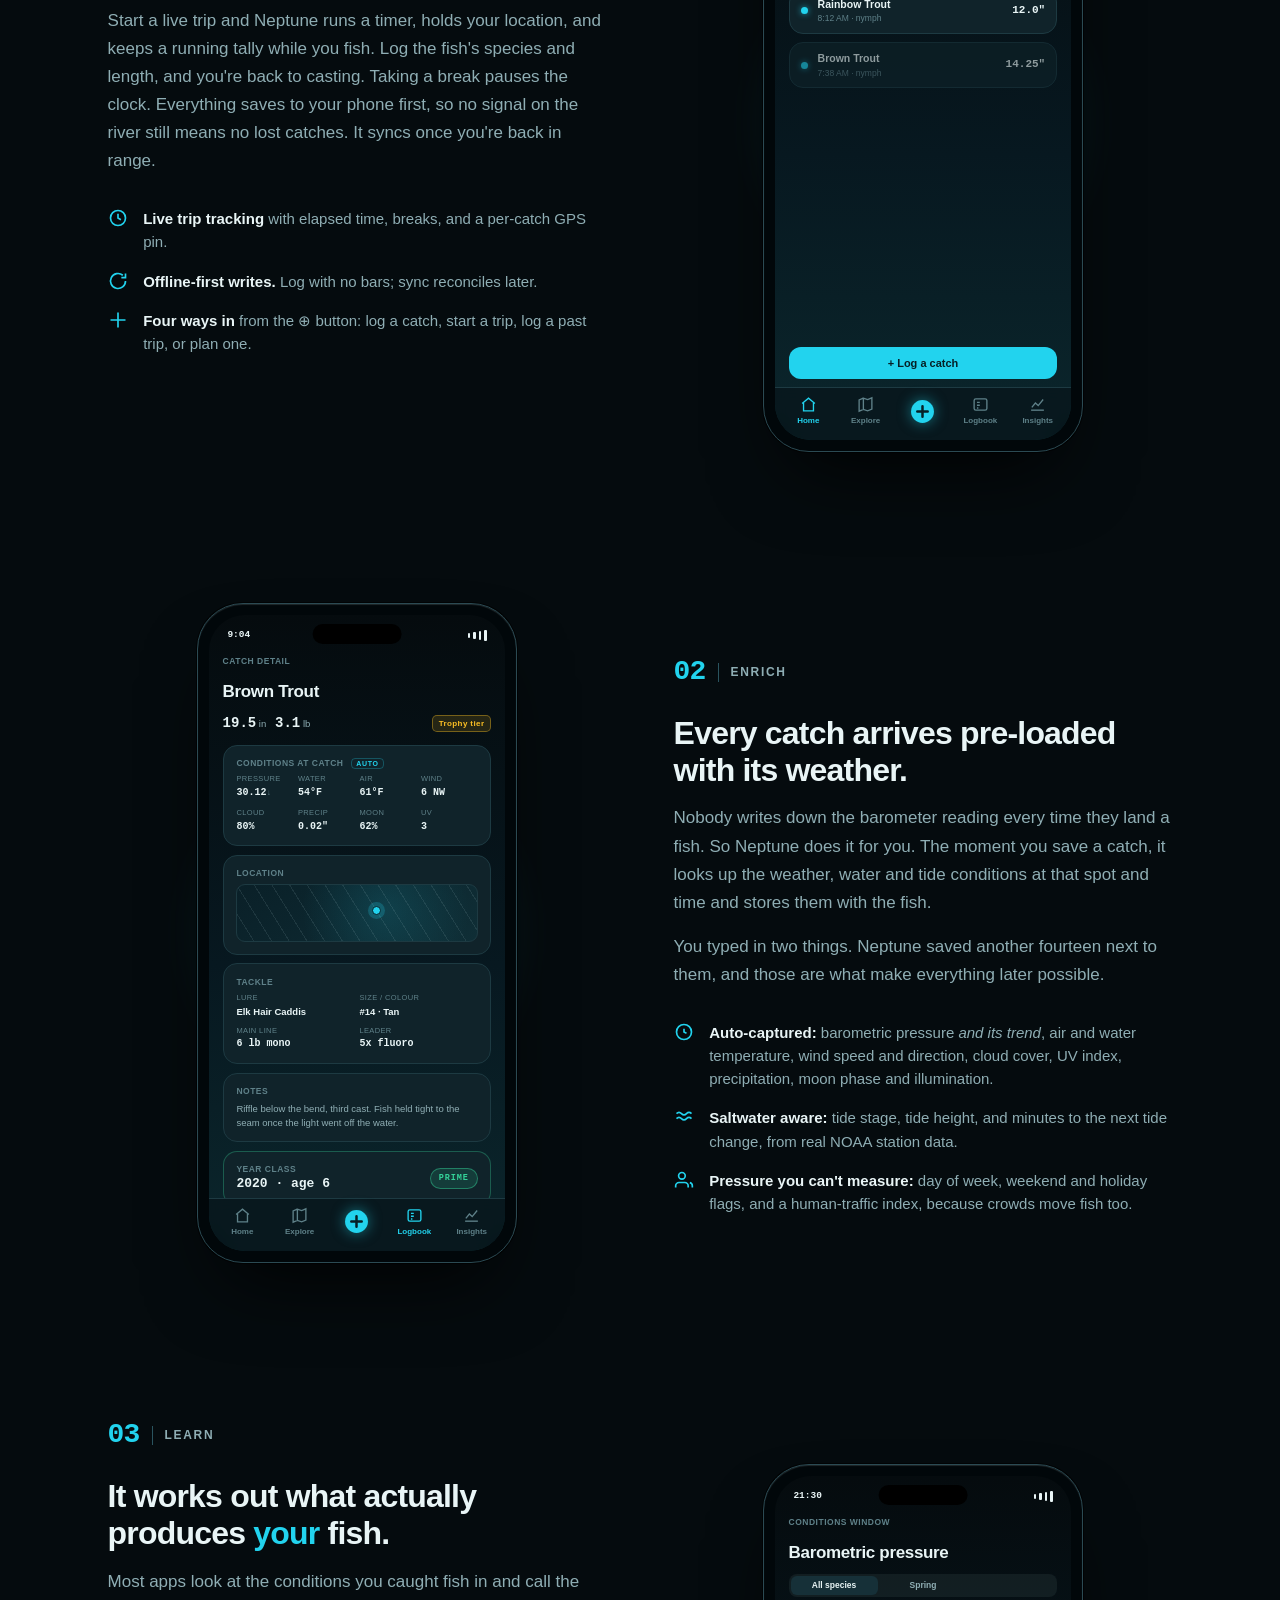
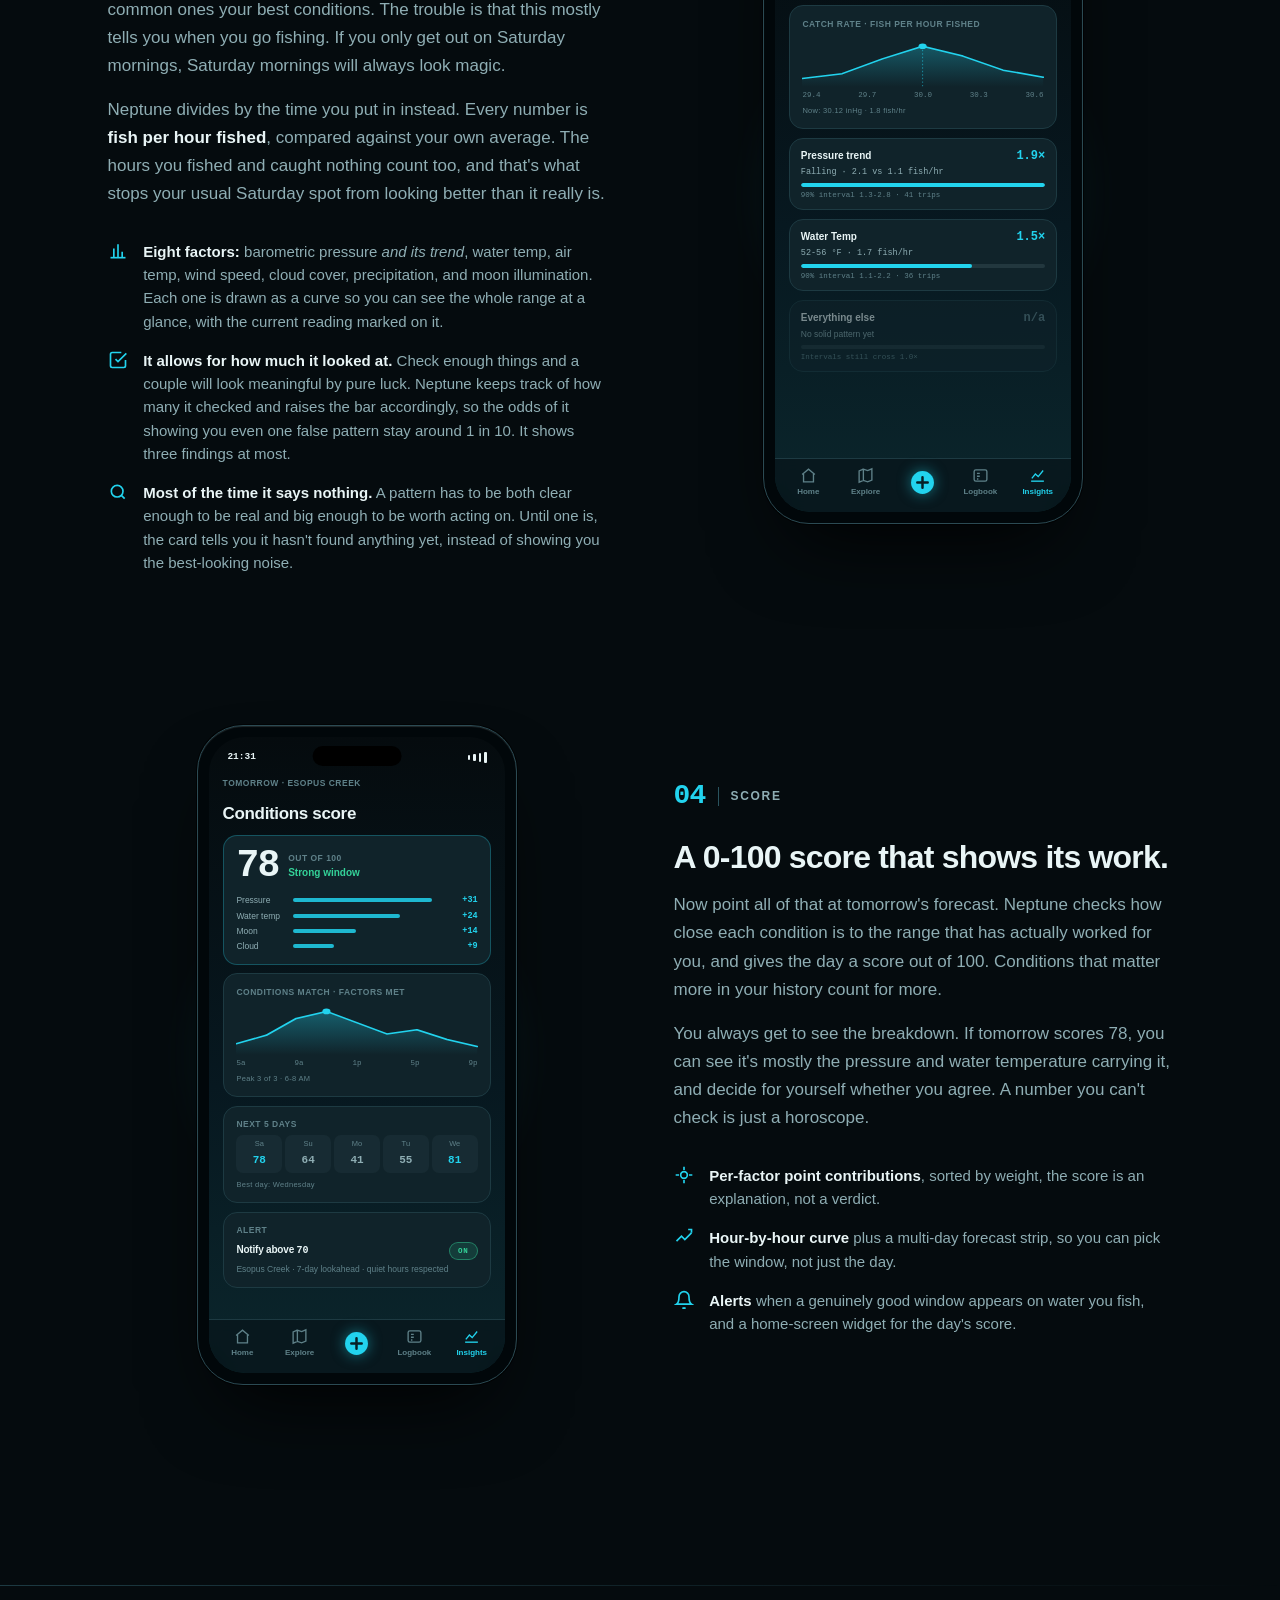
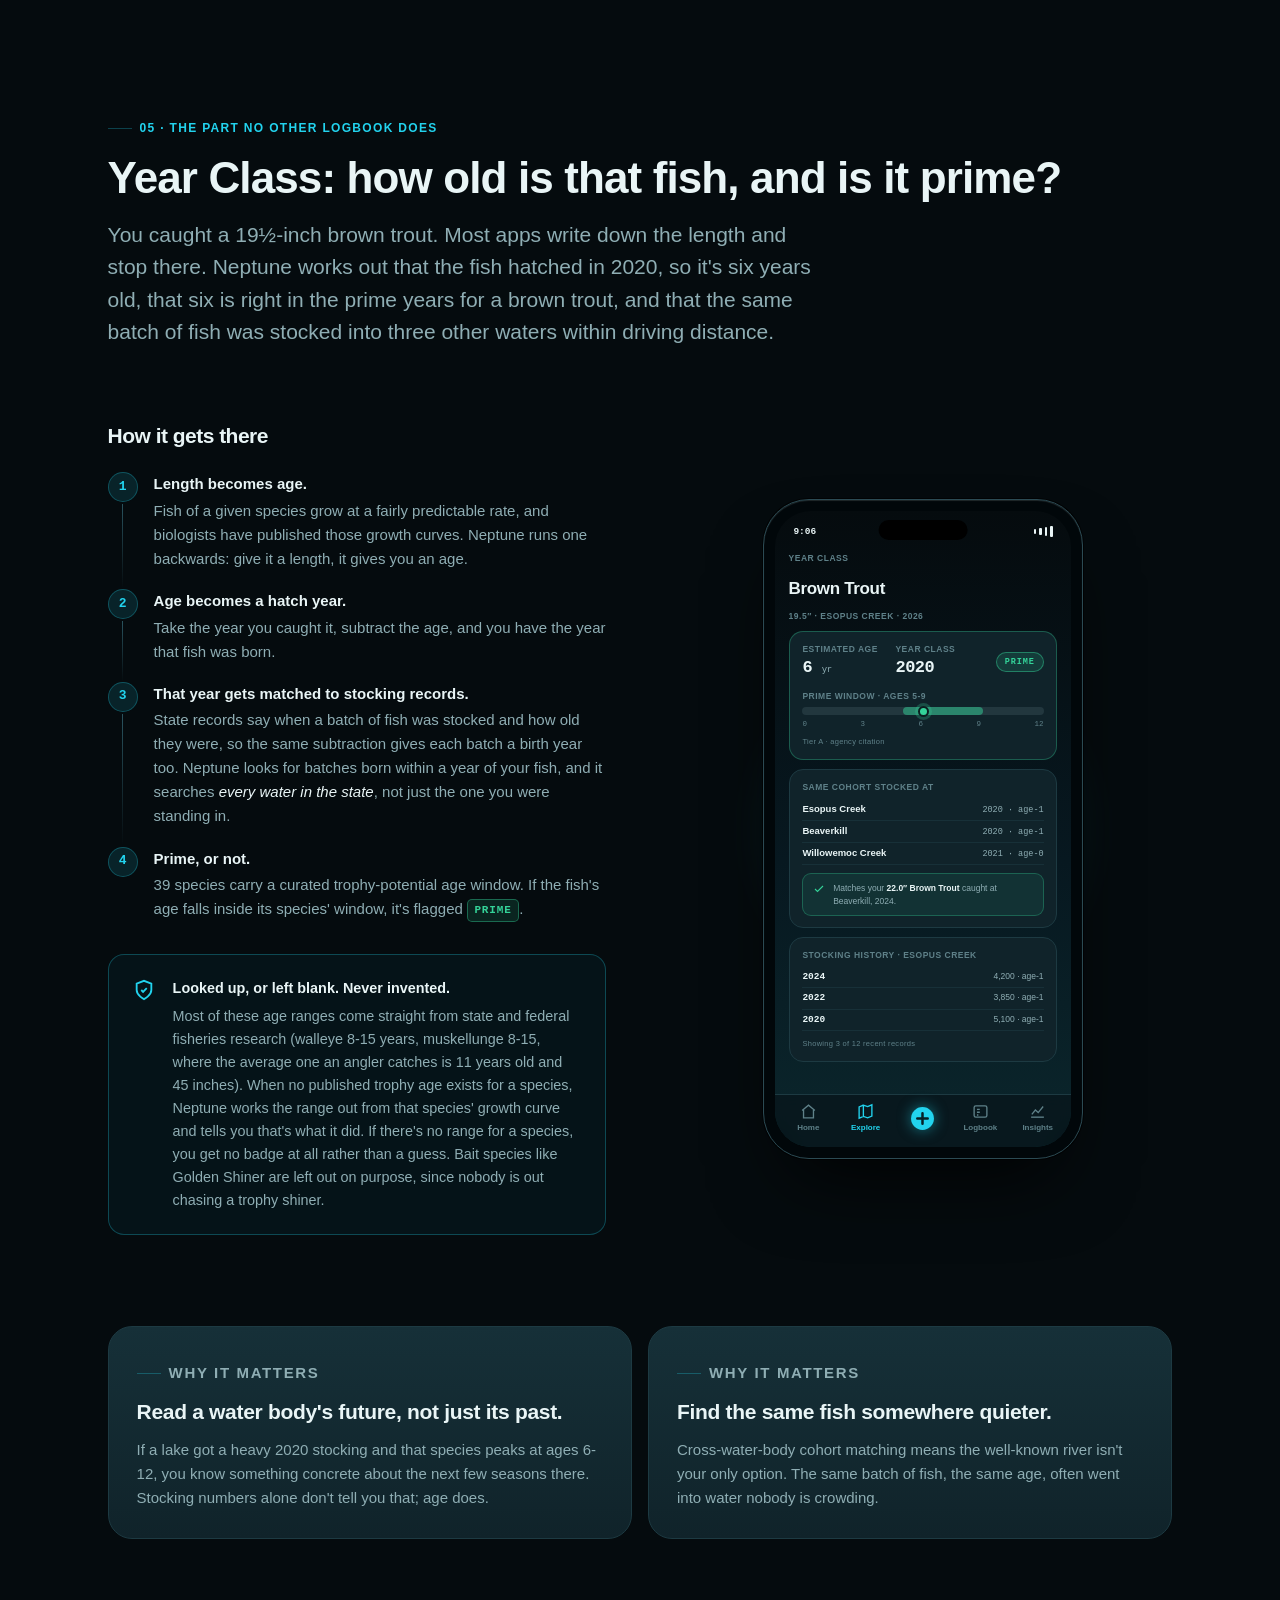
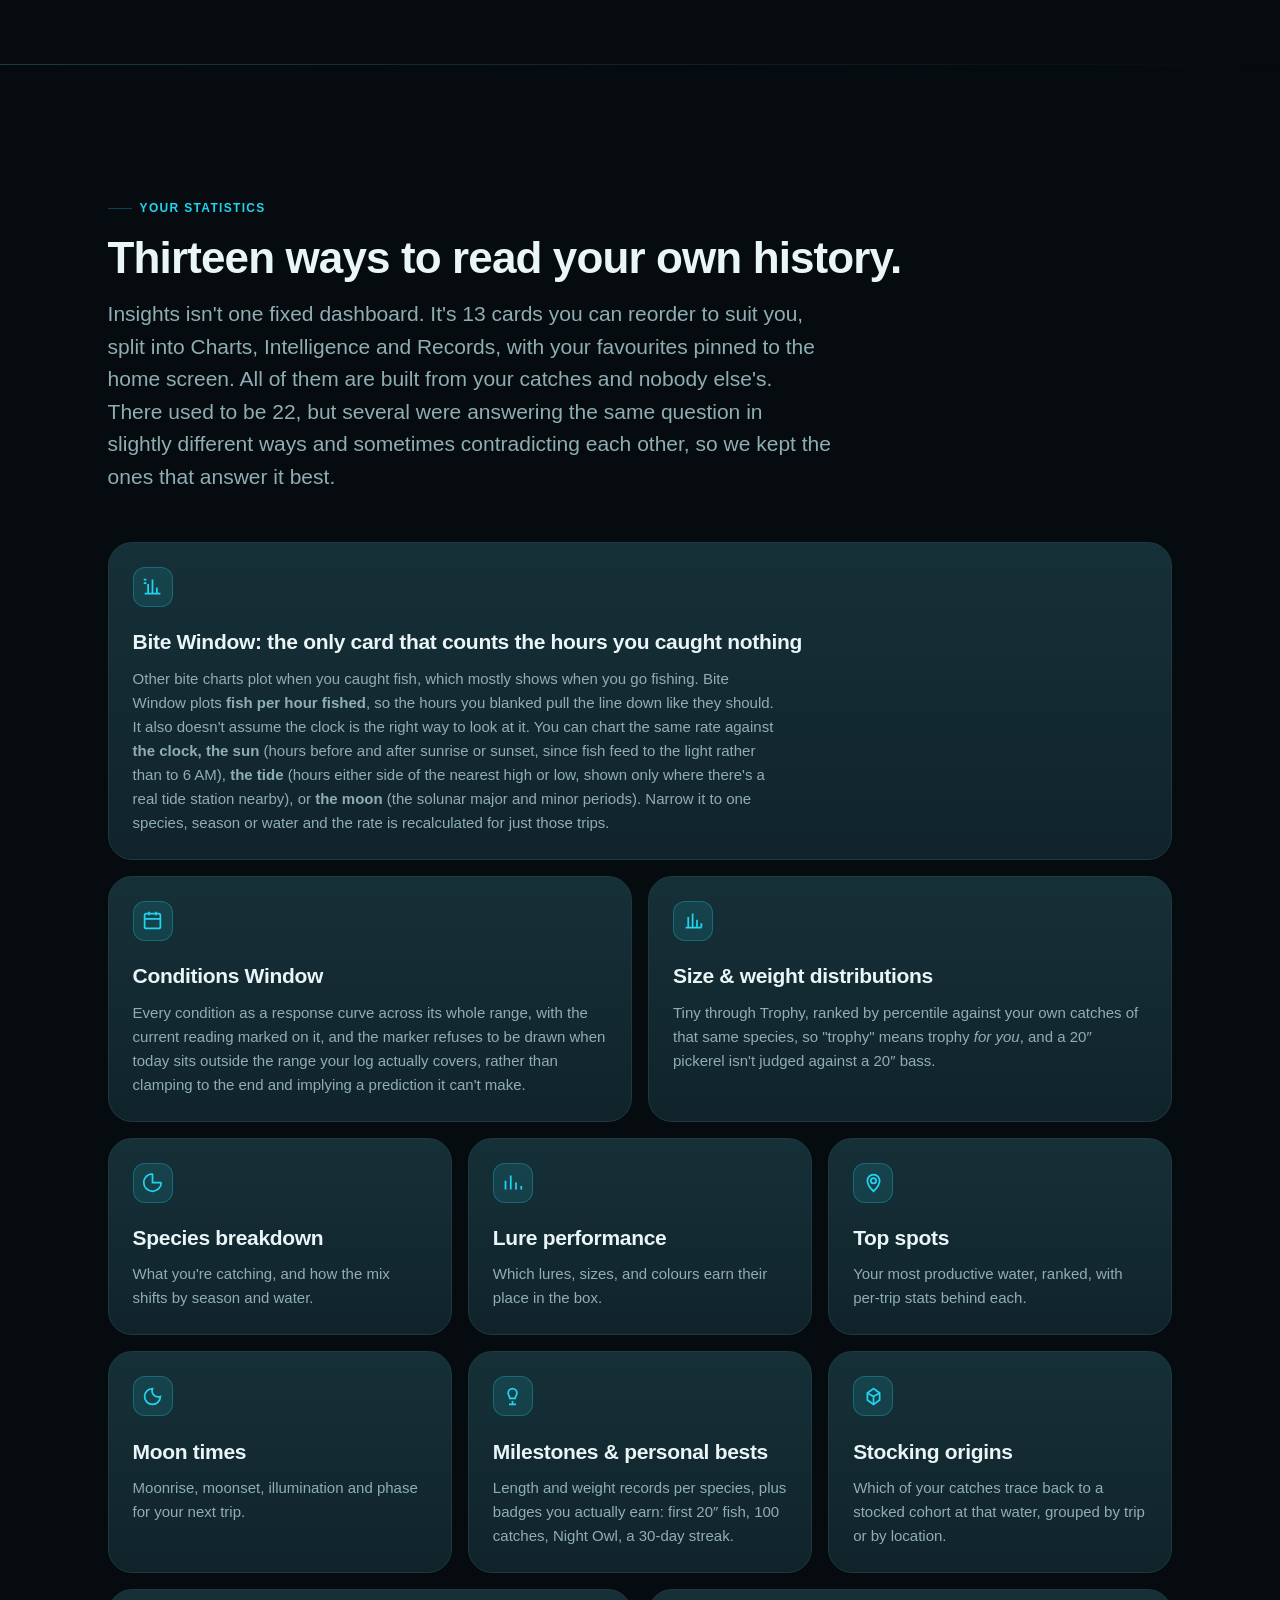
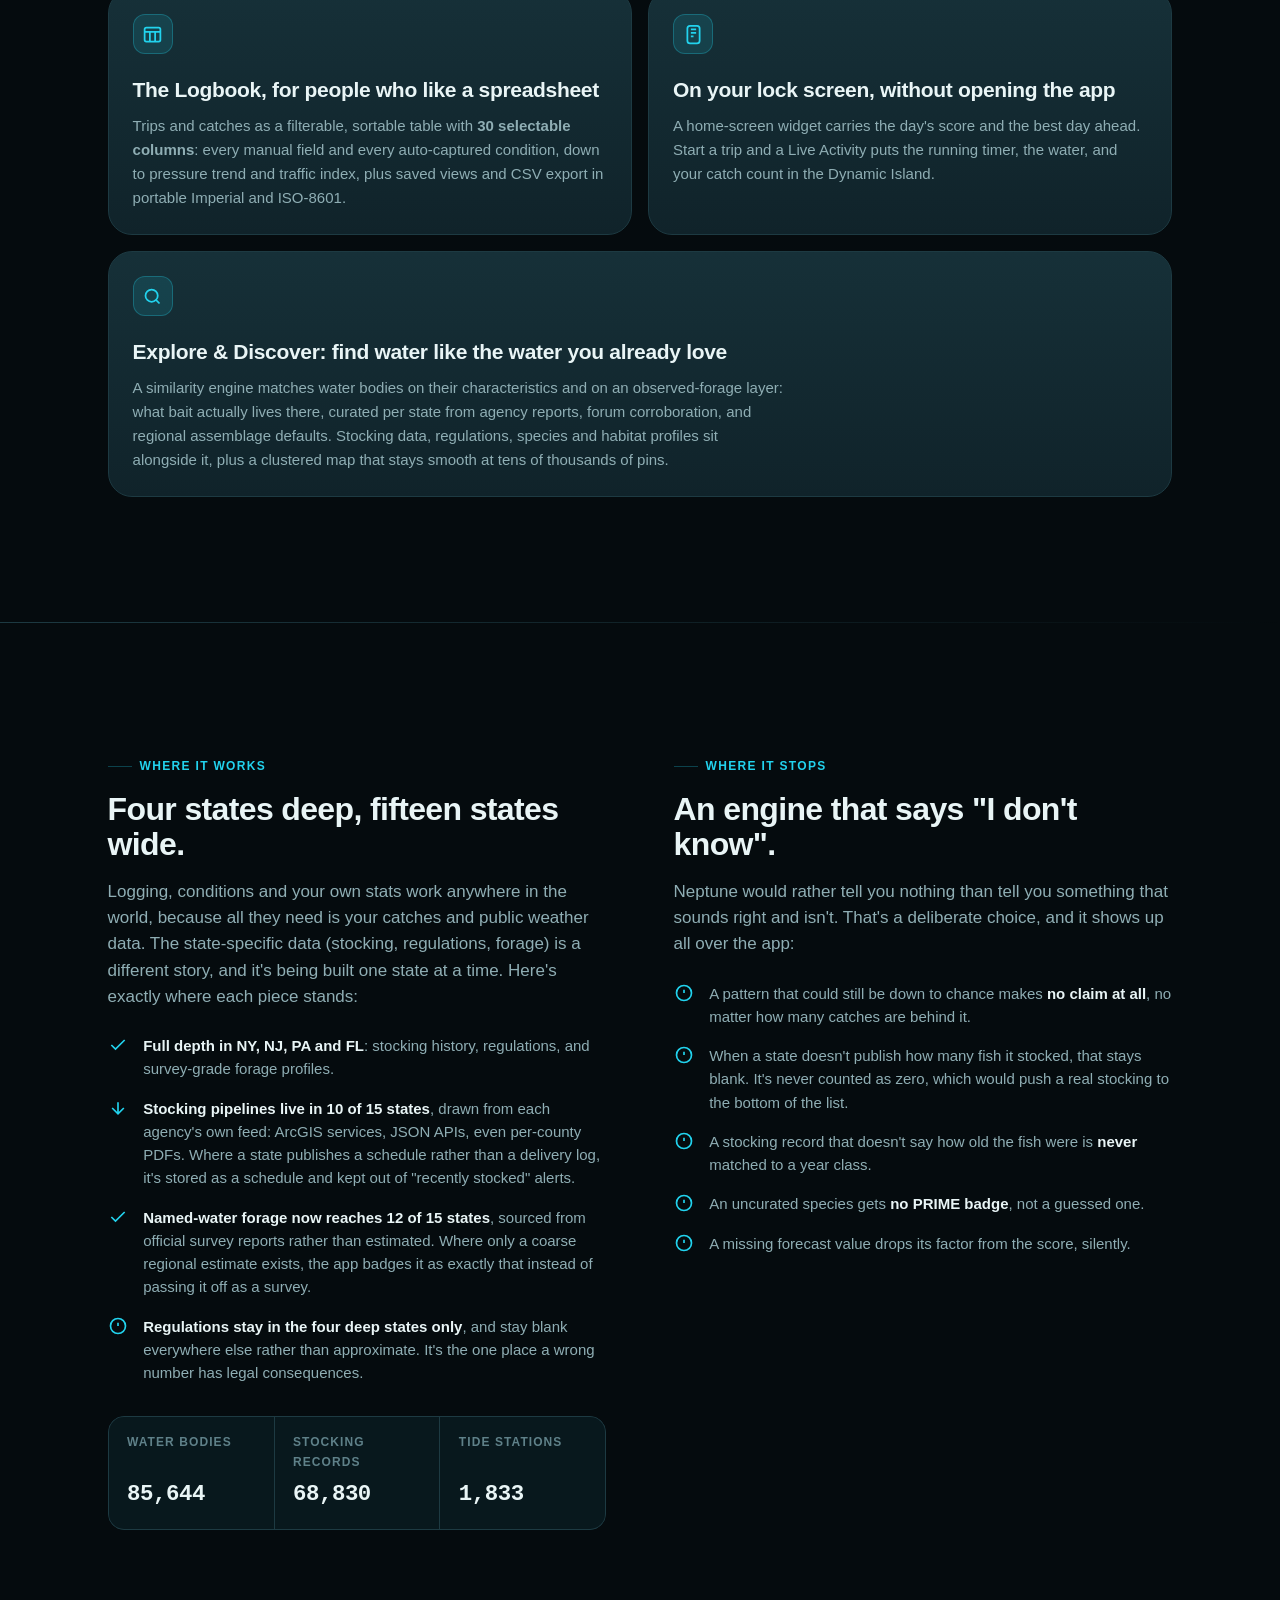
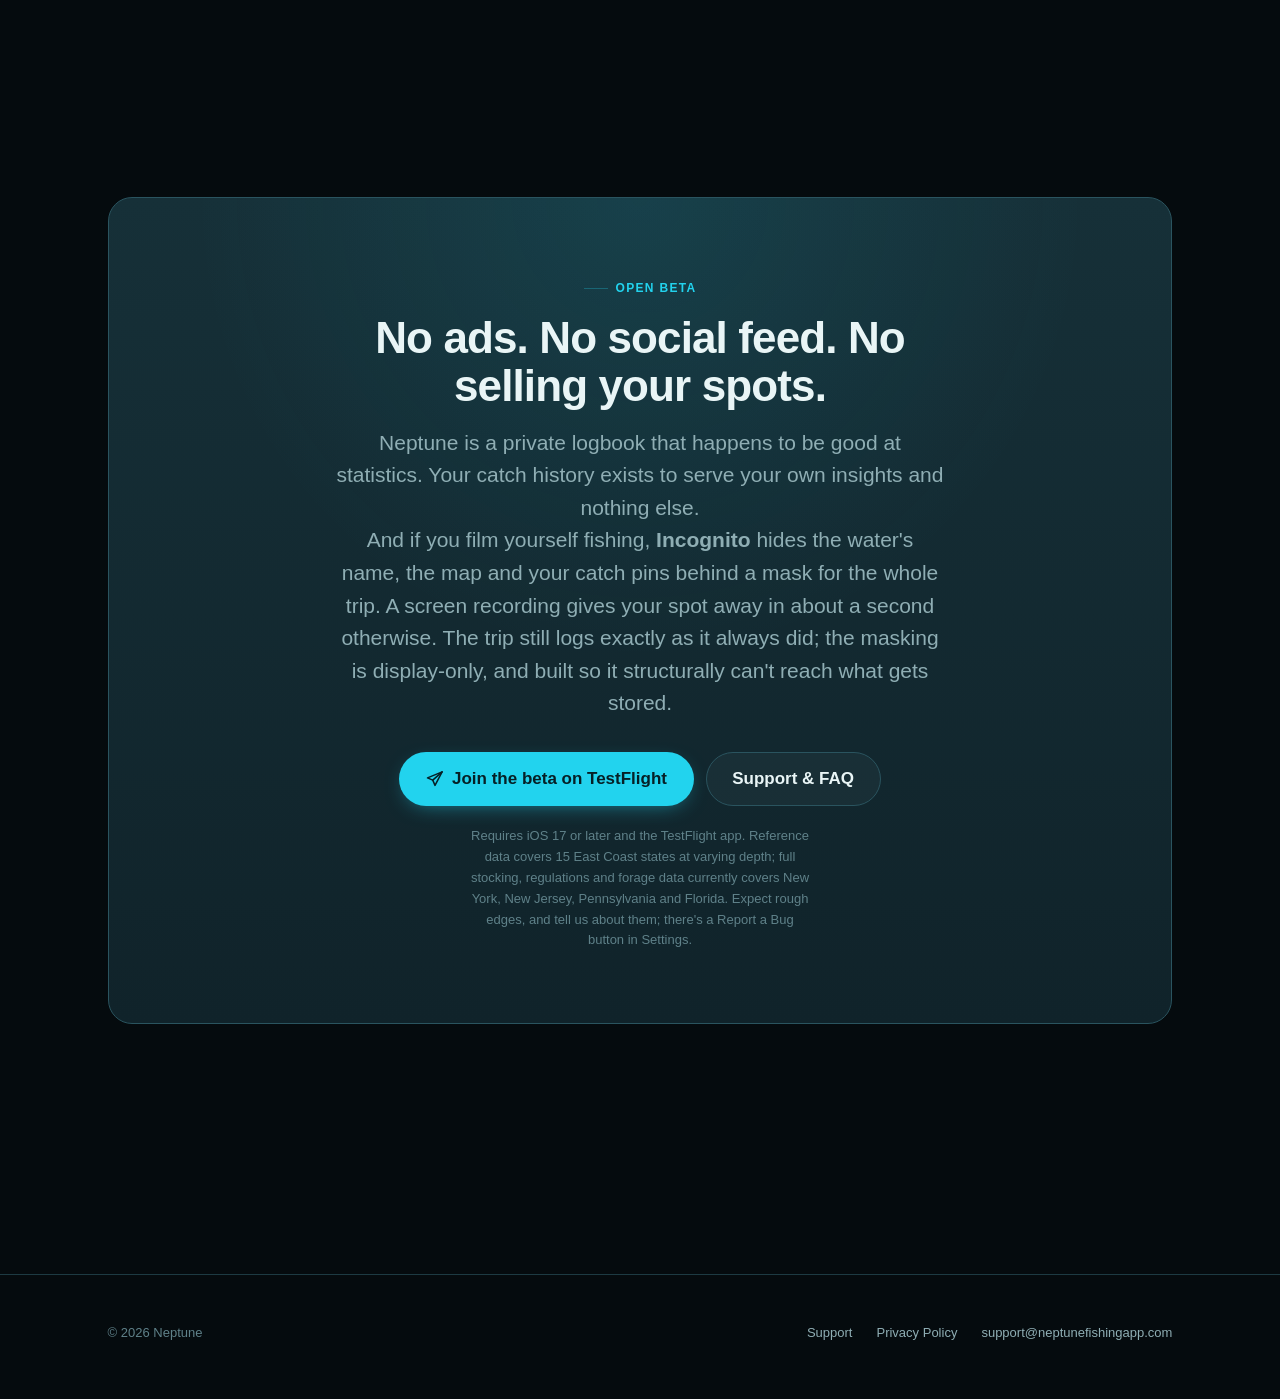
==== commit af314e79: "style: rewrite the copy to read like a person wrote it The facts were right but the prose was doing " ====
--- a/index.html
+++ b/index.html
@@ -235,9 +235,9 @@
     <p class="eyebrow">The walkthrough</p>
     <h2 class="section-title">One trip, end to end.</h2>
     <p class="section-lede">
-      Neptune's whole argument is that a logbook should get smarter the more you
-      use it. Here's the actual path a single catch takes, from two taps on the
-      riverbank to a statement about a fish's age you couldn't have made yourself.
+      The more you log, the more Neptune can tell you. Here's what happens to a
+      single fish, from the moment you tap it into the app to the point where
+      Neptune can tell you how old it is and which conditions produced it.
     </p>
   </div>
 
@@ -249,10 +249,10 @@
         <h3 class="step-title">Two taps on the water, not twenty.</h3>
         <p class="step-body">
           Start a live trip and Neptune runs a timer, holds your location, and
-          keeps a running tally while you fish. Logging a fish is a species, a
-          length, and you're back to casting. Breaks pause the clock. Everything
-          writes to the device first, so a dead zone on the river never costs you
-          an entry. It syncs when you come back into signal.
+          keeps a running tally while you fish. Log the fish's species and
+          length, and you're back to casting. Taking a break pauses the clock.
+          Everything saves to your phone first, so no signal on the river still
+          means no lost catches. It syncs once you're back in range.
         </p>
         <ul class="feature-list">
           <li>
@@ -343,14 +343,14 @@
         <p class="step-num data">02 <span>Enrich</span></p>
         <h3 class="step-title">Every catch arrives pre-loaded with its weather.</h3>
         <p class="step-body">
-          This is the part nobody wants to do by hand, and it's the part that
-          makes analysis possible later. The moment a catch lands, Neptune
-          attaches the environmental snapshot around it, pulled from public
-          weather, water, and tide services, not typed in by you.
+          Nobody writes down the barometer reading every time they land a fish.
+          So Neptune does it for you. The moment you save a catch, it looks up
+          the weather, water and tide conditions at that spot and time and
+          stores them with the fish.
         </p>
         <p class="step-body">
-          You logged a species and a length. Neptune stored fourteen more
-          dimensions alongside it.
+          You typed in two things. Neptune saved another fourteen next to them,
+          and those are what make everything later possible.
         </p>
         <ul class="feature-list">
           <li>
@@ -469,31 +469,30 @@
         <p class="step-num data">03 <span>Learn</span></p>
         <h3 class="step-title">It works out what actually produces <em>your</em> fish.</h3>
         <p class="step-body">
-          Here's the turn, and the part most fishing apps get quietly wrong.
-          Counting the conditions you <em>caught fish in</em> measures when you
-          went fishing, not when fish were biting. Neptune divides by effort
-          instead: every number is <strong>catches per hour fished</strong>,
-          measured against your own season-adjusted baseline.
+          Most apps look at the conditions you caught fish in and call the
+          common ones your best conditions. The trouble is that this mostly
+          tells you when you go fishing. If you only get out on Saturday
+          mornings, Saturday mornings will always look magic.
         </p>
         <p class="step-body">
-          So a bin on the pressure curve doesn't say "you caught 38 fish here".
-          It says your catch rate in that band beat your own average, by enough,
-          with an interval that doesn't cross "no effect". Blank hours count
-          against it. That's a much harder claim to make, and a much harder one
-          to fool yourself with.
+          Neptune divides by the time you put in instead. Every number is
+          <strong>fish per hour fished</strong>, compared against your own
+          average. The hours you fished and caught nothing count too, and that's
+          what stops your usual Saturday spot from looking better than it really
+          is.
         </p>
         <ul class="feature-list">
           <li>
             <svg aria-hidden="true" viewBox="0 0 24 24" fill="none" stroke="currentColor" stroke-width="2"><path d="M3 20h18"/><path d="M7 20V9M12 20V4M17 20v-7"/></svg>
-            <span><strong>Eight factors:</strong> barometric pressure <em>and its trend</em>, water temp, air temp, wind speed, cloud cover, precipitation, and moon illumination, each drawn as a response curve across its full range, with the current reading marked on it.</span>
+            <span><strong>Eight factors:</strong> barometric pressure <em>and its trend</em>, water temp, air temp, wind speed, cloud cover, precipitation, and moon illumination. Each one is drawn as a curve so you can see the whole range at a glance, with the current reading marked on it.</span>
           </li>
           <li>
             <svg aria-hidden="true" viewBox="0 0 24 24" fill="none" stroke="currentColor" stroke-width="2"><path d="M9 11l3 3L22 4"/><path d="M21 12v7a2 2 0 0 1-2 2H5a2 2 0 0 1-2-2V5a2 2 0 0 1 2-2h11"/></svg>
-            <span><strong>It corrects for having looked everywhere.</strong> Search enough variables and something always looks significant. Neptune applies a family-wise correction across every test a card runs, holding the chance of showing you <em>any</em> false finding to 10%, and caps itself at three findings, ranked by the corrected bound rather than the flashiest number.</span>
+            <span><strong>It allows for how much it looked at.</strong> Check enough things and a couple will look meaningful by pure luck. Neptune keeps track of how many it checked and raises the bar accordingly, so the odds of it showing you even one false pattern stay around 1 in 10. It shows three findings at most.</span>
           </li>
           <li>
             <svg aria-hidden="true" viewBox="0 0 24 24" fill="none" stroke="currentColor" stroke-width="2"><circle cx="11" cy="11" r="7"/><path d="M20 20l-4.3-4.3"/></svg>
-            <span><strong>An empty card is a real answer.</strong> A finding has to clear an interval that excludes "no effect" <em>and</em> a minimum effect size before it's shown at all. Until then the card says so, rather than promoting the strongest noise it could find.</span>
+            <span><strong>Most of the time it says nothing.</strong> A pattern has to be both clear enough to be real and big enough to be worth acting on. Until one is, the card tells you it hasn't found anything yet, instead of showing you the best-looking noise.</span>
           </li>
         </ul>
       </div>
@@ -588,16 +587,16 @@
         <p class="step-num data">04 <span>Score</span></p>
         <h3 class="step-title">A 0-100 score that shows its work.</h3>
         <p class="step-body">
-          Point those learned weights at a forecast and you get tomorrow's
-          Conditions Score. Each factor is weighted by <em>its own measured lift
-          in your history</em>, then scored on how close the forecast sits to
-          your best band.
+          Now point all of that at tomorrow's forecast. Neptune checks how
+          close each condition is to the range that has actually worked for you,
+          and gives the day a score out of 100. Conditions that matter more in
+          your history count for more.
         </p>
         <p class="step-body">
-          Crucially, the score always comes with its breakdown. You can see that
-          today's 78 is mostly pressure and water temp, and decide for yourself
-          whether you buy it. A black-box number you can't interrogate is just a
-          horoscope.
+          You always get to see the breakdown. If tomorrow scores 78, you can
+          see it's mostly the pressure and water temperature carrying it, and
+          decide for yourself whether you agree. A number you can't check is
+          just a horoscope.
         </p>
         <ul class="feature-list">
           <li>
@@ -722,10 +721,11 @@
     <p class="eyebrow">05 · The part no other logbook does</p>
     <h2 class="section-title">Year Class: how old is that fish, and is it&nbsp;prime?</h2>
     <p class="section-lede">
-      You caught a 19½-inch brown trout. Every other app records a number.
-      Neptune works out that the fish was born in 2020, that it's six years old,
-      that six is squarely inside the trophy window for its species, and that
-      the same stocked cohort went into three other water bodies you can drive to.
+      You caught a 19½-inch brown trout. Most apps write down the length and
+      stop there. Neptune works out that the fish hatched in 2020, so it's six
+      years old, that six is right in the prime years for a brown trout, and
+      that the same batch of fish was stocked into three other waters within
+      driving distance.
     </p>
   </div>
 
@@ -738,26 +738,28 @@
             <span class="chain-num data">1</span>
             <div>
               <b>Length becomes age.</b>
-              A von Bertalanffy growth curve, parameterised per species from
-              published age-and-growth studies, back-solves age from length.
+              Fish of a given species grow at a fairly predictable rate, and
+              biologists have published those growth curves. Neptune runs one
+              backwards: give it a length, it gives you an age.
             </div>
           </li>
           <li>
             <span class="chain-num data">2</span>
             <div>
-              <b>Age becomes a year class.</b>
-              Catch year minus age gives the fish's birth year, its cohort.
+              <b>Age becomes a hatch year.</b>
+              Take the year you caught it, subtract the age, and you have the
+              year that fish was born.
             </div>
           </li>
           <li>
             <span class="chain-num data">3</span>
             <div>
-              <b>The cohort gets matched.</b>
-              State stocking records carry a survey year and an age class;
-              subtract them and you know when each stocked batch was born.
-              Neptune matches your fish's year class against every record
-              within a one-year tolerance, <em>across water bodies</em>, not
-              just the one you were standing in.
+              <b>That year gets matched to stocking records.</b>
+              State records say when a batch of fish was stocked and how old
+              they were, so the same subtraction gives each batch a birth year
+              too. Neptune looks for batches born within a year of your fish,
+              and it searches <em>every water in the state</em>, not just the
+              one you were standing in.
             </div>
           </li>
           <li>
@@ -774,15 +776,15 @@
         <div class="note-card">
           <svg viewBox="0 0 24 24" fill="none" stroke="currentColor" stroke-width="2" aria-hidden="true"><path d="M12 22s8-4 8-10V5l-8-3-8 3v7c0 6 8 10 8 10z"/><path d="M9 12l2 2 4-4"/></svg>
           <div>
-            <b>Sourced, or absent, never invented.</b>
-            Most windows come from state and federal fisheries agency data
-            (Walleye 8-15 from documented trophy ages; Muskellunge 8-15, where
-            the average angler-caught fish is 11 years and 45 inches). Where no
-            citable trophy age exists, the window is derived transparently from
-            the species' own growth curve and labelled as such. A species with
-            no curated window simply gets <em>no badge</em>, and true forage
-            species like Golden Shiner are excluded on purpose, because nobody
-            is chasing a trophy one.
+            <b>Looked up, or left blank. Never invented.</b>
+            Most of these age ranges come straight from state and federal
+            fisheries research (walleye 8-15 years, muskellunge 8-15, where the
+            average one an angler catches is 11 years old and 45 inches). When
+            no published trophy age exists for a species, Neptune works the
+            range out from that species' growth curve and tells you that's what
+            it did. If there's no range for a species, you get no badge at all
+            rather than a guess. Bait species like Golden Shiner are left out on
+            purpose, since nobody is out chasing a trophy shiner.
           </div>
         </div>
       </div>
@@ -903,12 +905,12 @@
     <p class="eyebrow">Your statistics</p>
     <h2 class="section-title">Thirteen ways to read your own history.</h2>
     <p class="section-lede">
-      The Insights tab isn't one dashboard. It's a library of 13 cards you
-      arrange to taste, across Charts, Intelligence and Records, with your
-      favourites pinned to the Home grid. Every one is computed from your
-      catches alone. It used to be 22: cards that answered the same question
-      without a denominator were retired into the ones that answer it with a
-      rate, because two surfaces that can disagree are worse than one that can't.
+      Insights isn't one fixed dashboard. It's 13 cards you can reorder to suit
+      you, split into Charts, Intelligence and Records, with your favourites
+      pinned to the home screen. All of them are built from your catches and
+      nobody else's. There used to be 22, but several were answering the same
+      question in slightly different ways and sometimes contradicting each
+      other, so we kept the ones that answer it best.
     </p>
 
     <div class="bento">
@@ -920,17 +922,18 @@
         </div>
         <h3>Bite Window: the only card that counts the hours you caught nothing</h3>
         <p style="max-width:78ch">
-          Every other bite predictor plots when you caught fish, which mostly
-          reveals when you go fishing. Neptune's Bite Window plots
-          <strong>catch rate per hour fished</strong>, so the blank hours pull the
-          line down exactly as they should. And it doesn't assume the clock is the
-          right axis: you can read the same rate against
-          <strong>the clock, the sun</strong> (offsets from sunrise and sunset,
-          because crepuscular feeding tracks light, not 6&nbsp;AM),
-          <strong>the tide</strong> (offsets from the nearest high or low, offered
-          only where the water actually resolves to a tide station), or
-          <strong>the moon</strong> (solunar major and minor periods). Filter by
-          species, season or water body and the denominator follows.
+          Other bite charts plot when you caught fish, which mostly shows when
+          you go fishing. Bite Window plots
+          <strong>fish per hour fished</strong>, so the hours you blanked pull
+          the line down like they should. It also doesn't assume the clock is
+          the right way to look at it. You can chart the same rate against
+          <strong>the clock, the sun</strong> (hours before and after sunrise or
+          sunset, since fish feed to the light rather than to 6&nbsp;AM),
+          <strong>the tide</strong> (hours either side of the nearest high or
+          low, shown only where there's a real tide station nearby), or
+          <strong>the moon</strong> (the solunar major and minor periods).
+          Narrow it to one species, season or water and the rate is recalculated
+          for just those trips.
         </p>
       </div>
 
@@ -1067,10 +1070,10 @@
       <p class="eyebrow">Where it works</p>
       <h2 class="section-title" style="font-size:var(--text-xl)">Four states deep, fifteen states wide.</h2>
       <p class="section-lede" style="font-size:var(--text-base)">
-        Logging, conditions and your own statistics work anywhere: they only
-        need your catches and public weather data. The <em>reference</em> layers
-        are being built state by state, and it's worth being precise about which
-        is which rather than colouring in a map:
+        Logging, conditions and your own stats work anywhere in the world, because
+        all they need is your catches and public weather data. The state-specific
+        data (stocking, regulations, forage) is a different story, and it's being
+        built one state at a time. Here's exactly where each piece stands:
       </p>
       <ul class="feature-list" style="margin-top:1.5rem">
         <li>
@@ -1101,21 +1104,22 @@
       <p class="eyebrow">Where it stops</p>
       <h2 class="section-title" style="font-size:var(--text-xl)">An engine that says "I don't know".</h2>
       <p class="section-lede" style="font-size:var(--text-base)">
-        Every inference in Neptune is gated. It is a deliberate design rule that
-        the app degrades to silence rather than to a plausible-sounding guess.
+        Neptune would rather tell you nothing than tell you something that
+        sounds right and isn't. That's a deliberate choice, and it shows up all
+        over the app:
       </p>
       <ul class="feature-list" style="margin-top:1.5rem">
         <li>
           <svg aria-hidden="true" viewBox="0 0 24 24" fill="none" stroke="currentColor" stroke-width="2"><circle cx="12" cy="12" r="9"/><path d="M12 8v4M12 16h.01"/></svg>
-          <span>A pattern whose interval still crosses "no effect" makes <strong>no claim at all</strong>, however many catches sit behind it.</span>
+          <span>A pattern that could still be down to chance makes <strong>no claim at all</strong>, no matter how many catches are behind it.</span>
         </li>
         <li>
           <svg aria-hidden="true" viewBox="0 0 24 24" fill="none" stroke="currentColor" stroke-width="2"><circle cx="12" cy="12" r="9"/><path d="M12 8v4M12 16h.01"/></svg>
-          <span>A stocking record whose state published <strong>no fish count</strong> stays blank, never quietly counted as zero, which would rank a real stocking last.</span>
+          <span>When a state doesn't publish how many fish it stocked, that stays blank. It's never counted as zero, which would push a real stocking to the bottom of the list.</span>
         </li>
         <li>
           <svg aria-hidden="true" viewBox="0 0 24 24" fill="none" stroke="currentColor" stroke-width="2"><circle cx="12" cy="12" r="9"/><path d="M12 8v4M12 16h.01"/></svg>
-          <span>A stocking record with no age class is <strong>never</strong> forced into a cohort.</span>
+          <span>A stocking record that doesn't say how old the fish were is <strong>never</strong> matched to a year class.</span>
         </li>
         <li>
           <svg aria-hidden="true" viewBox="0 0 24 24" fill="none" stroke="currentColor" stroke-width="2"><circle cx="12" cy="12" r="9"/><path d="M12 8v4M12 16h.01"/></svg>
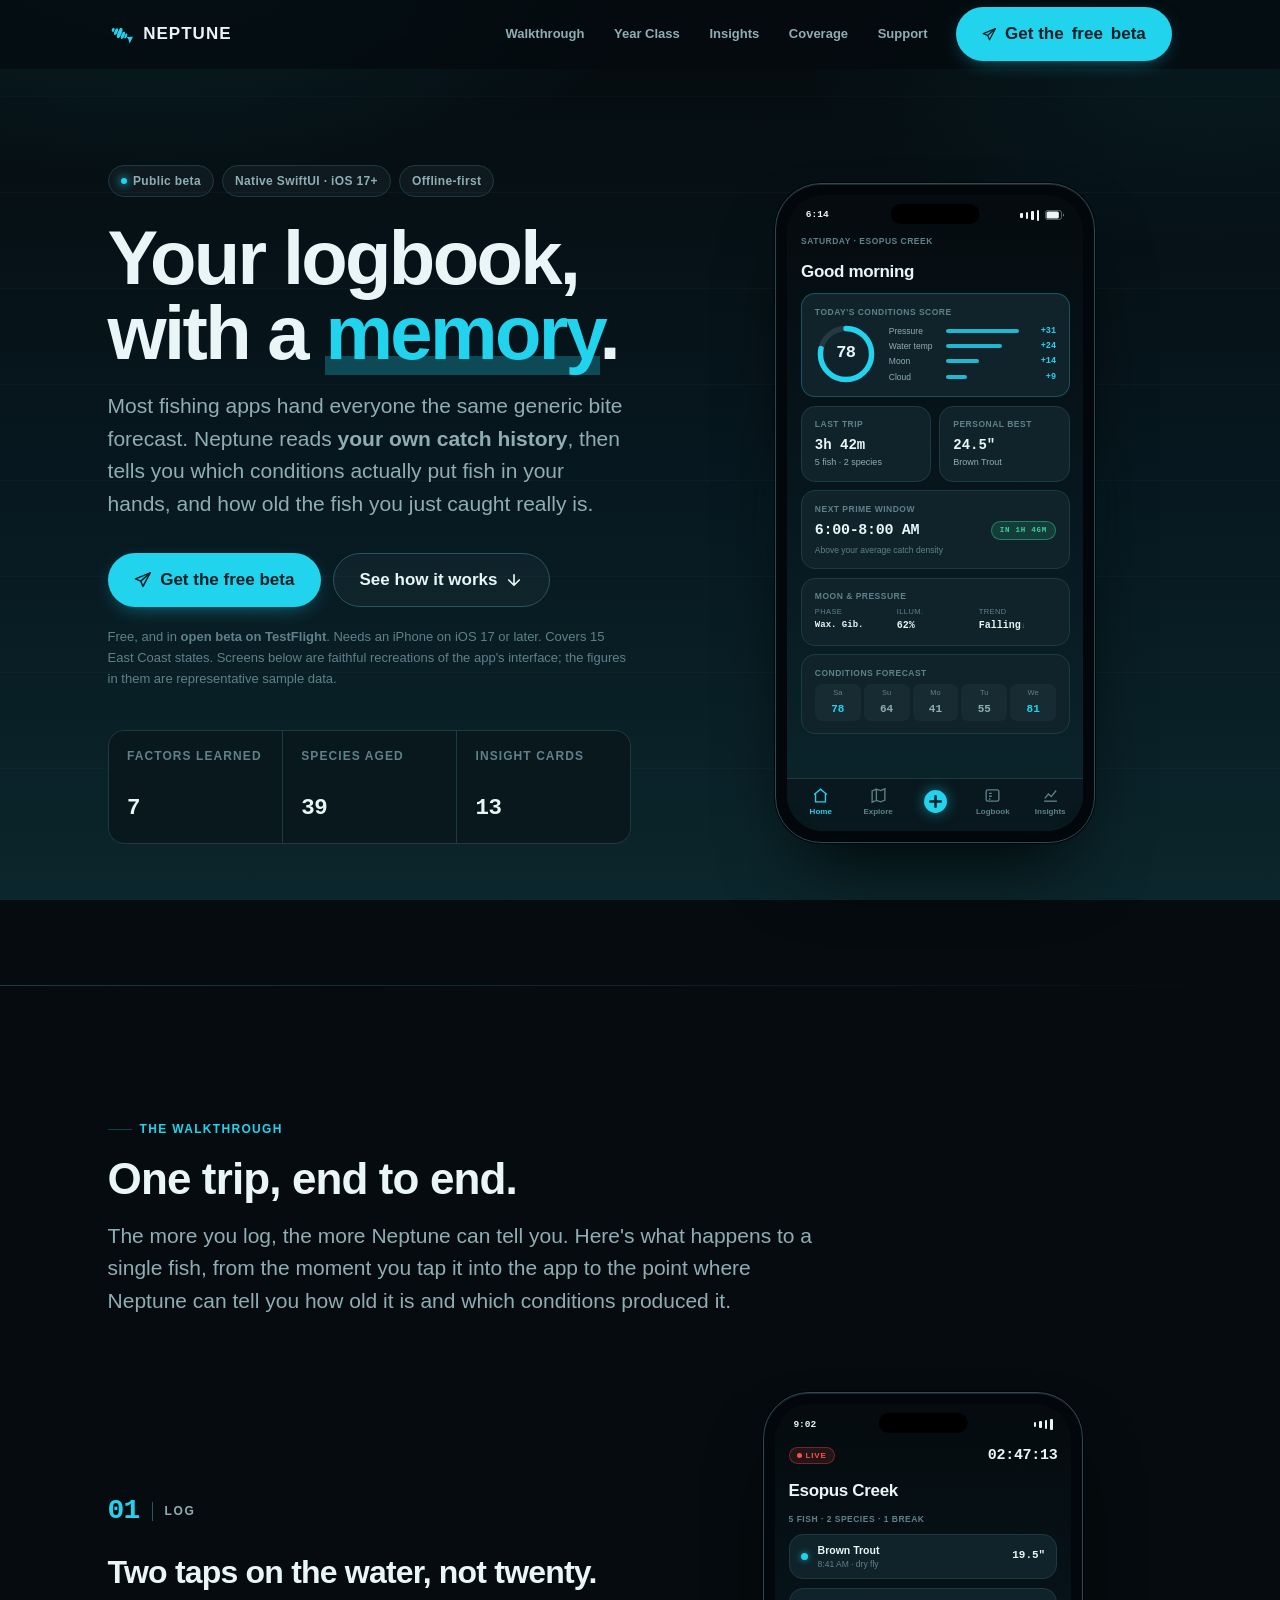
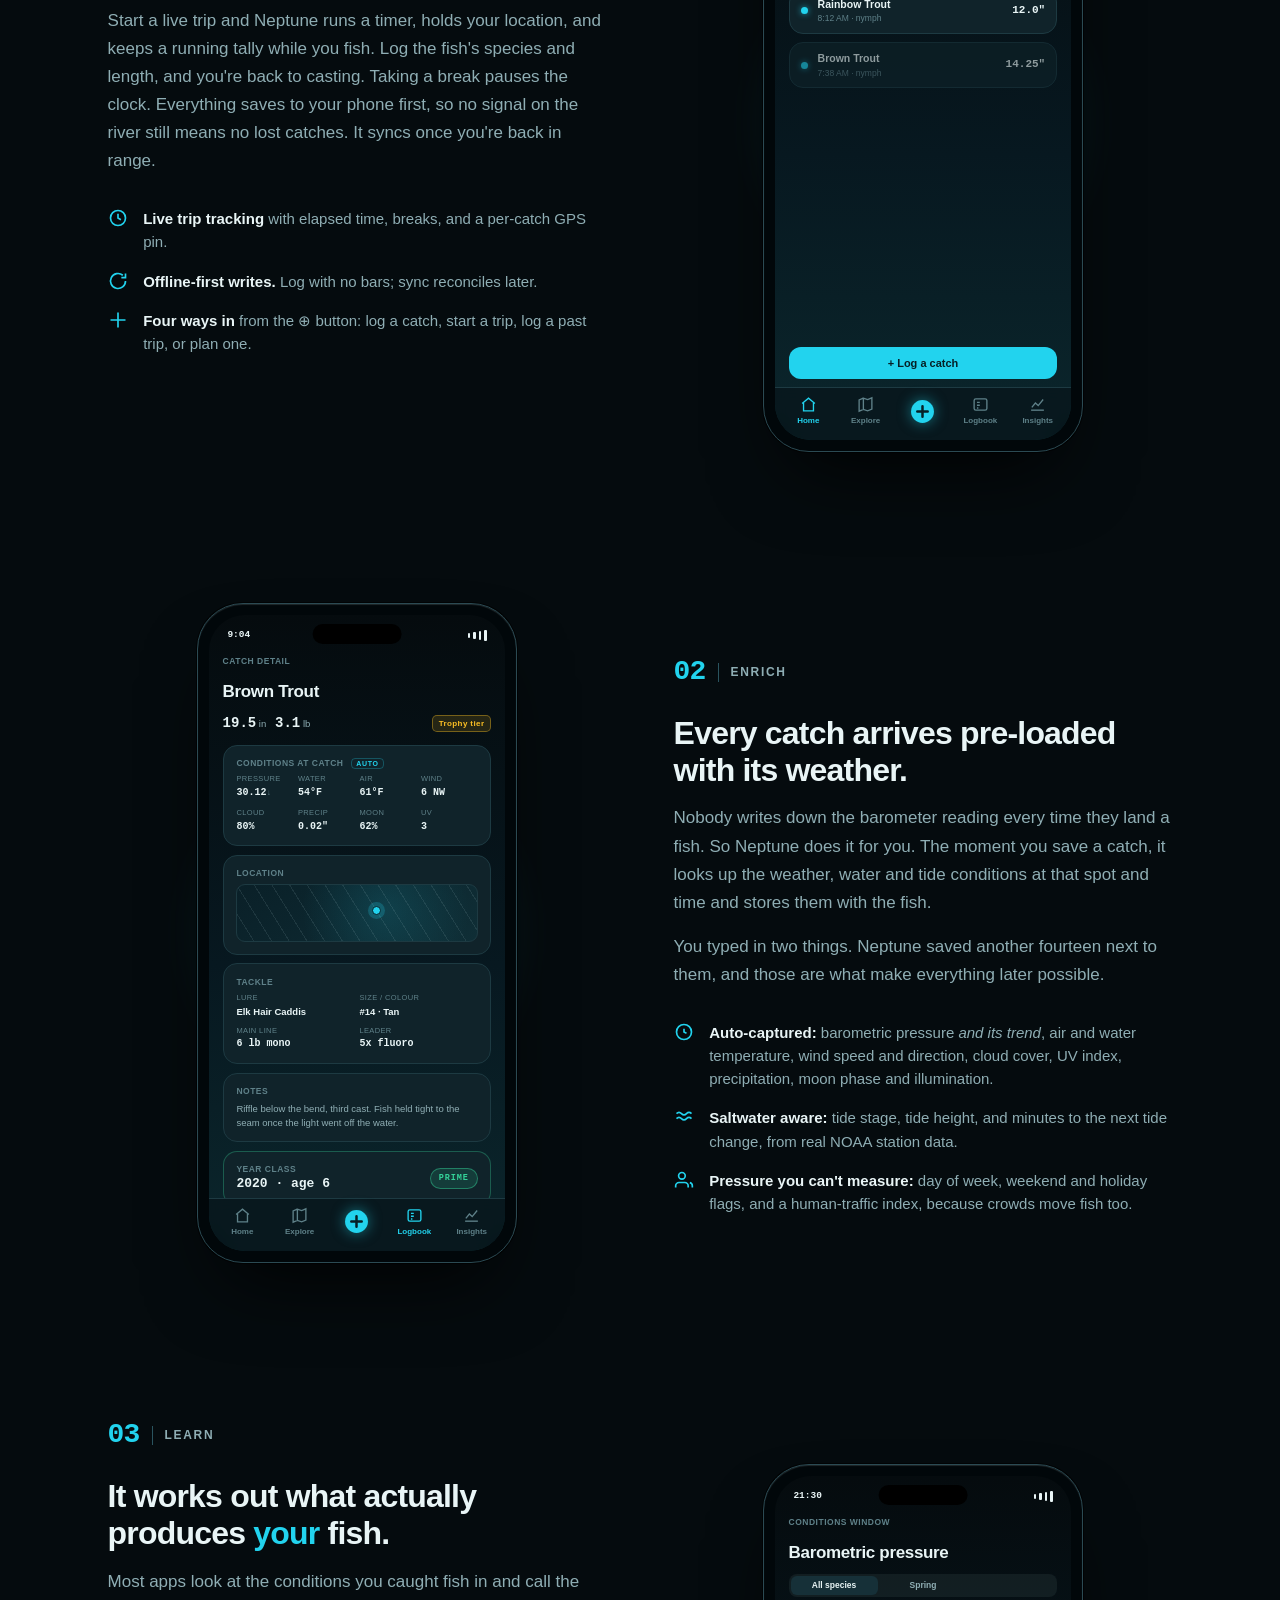
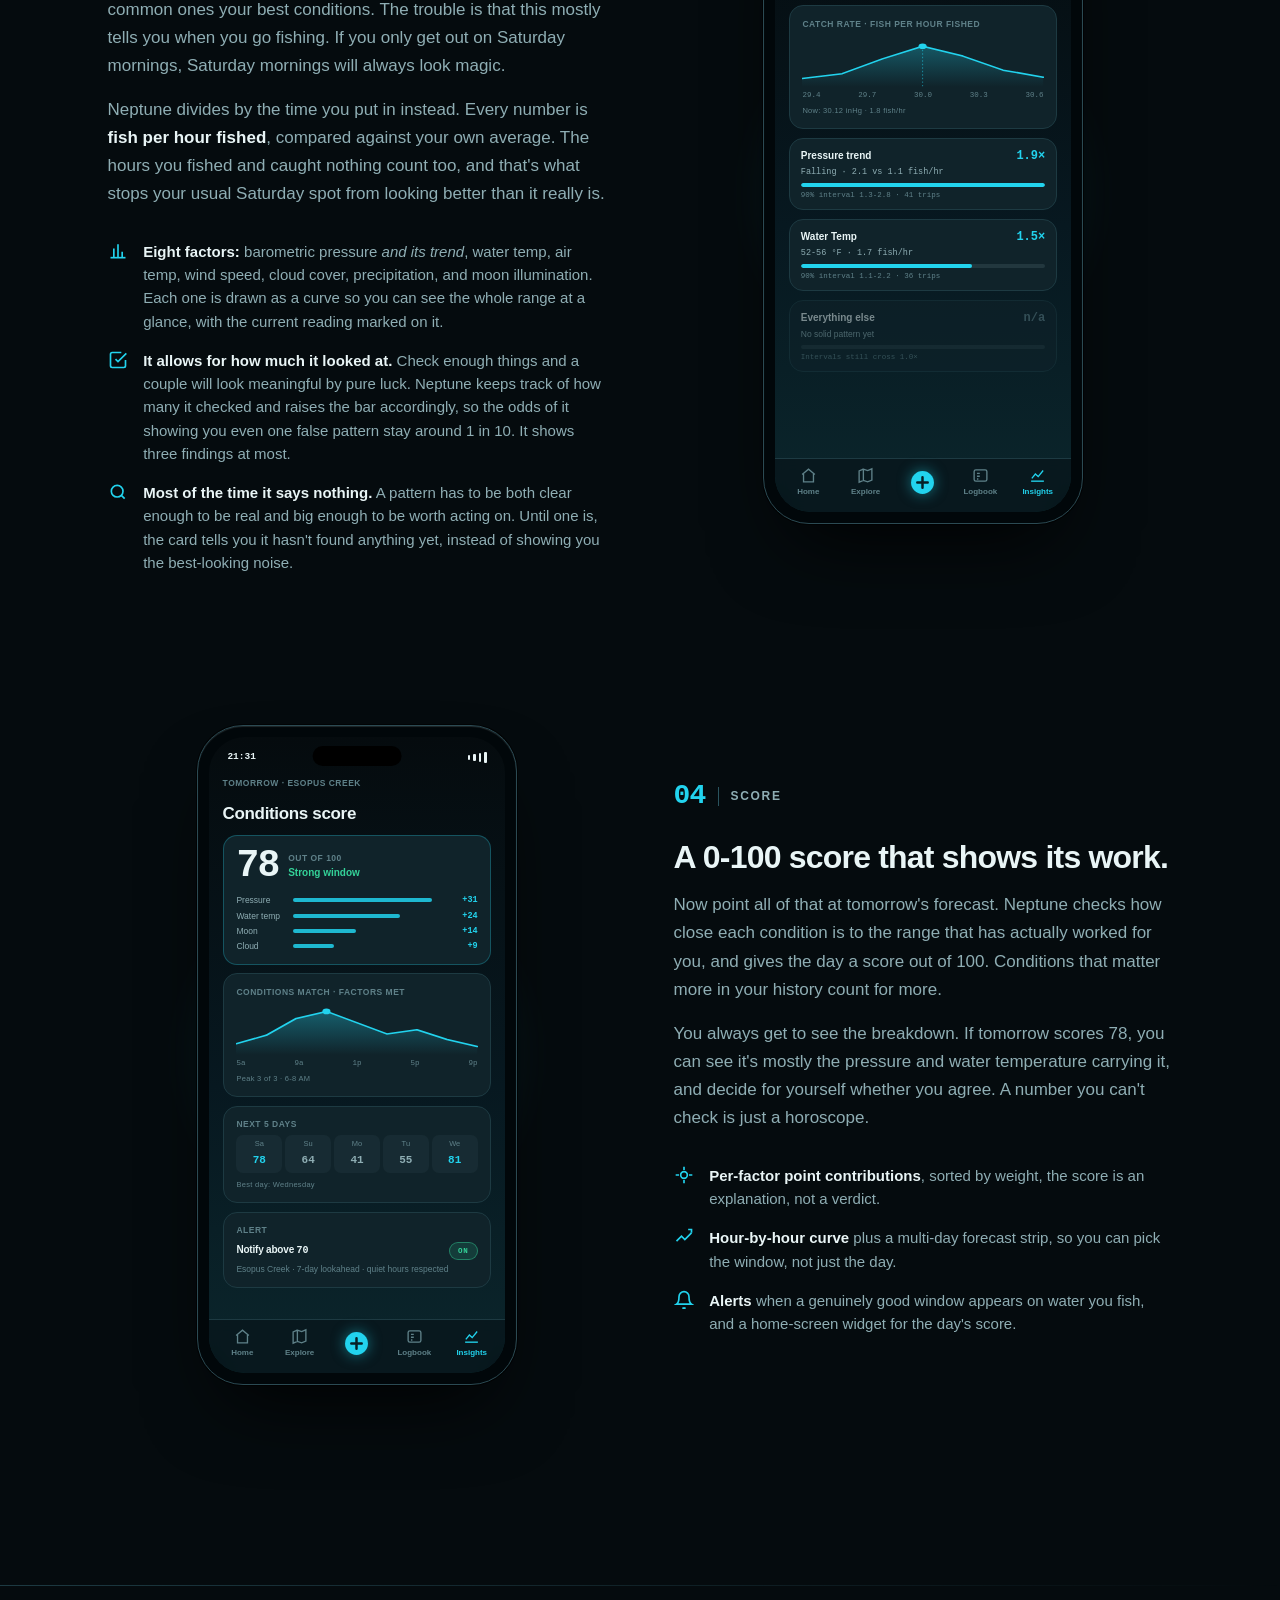
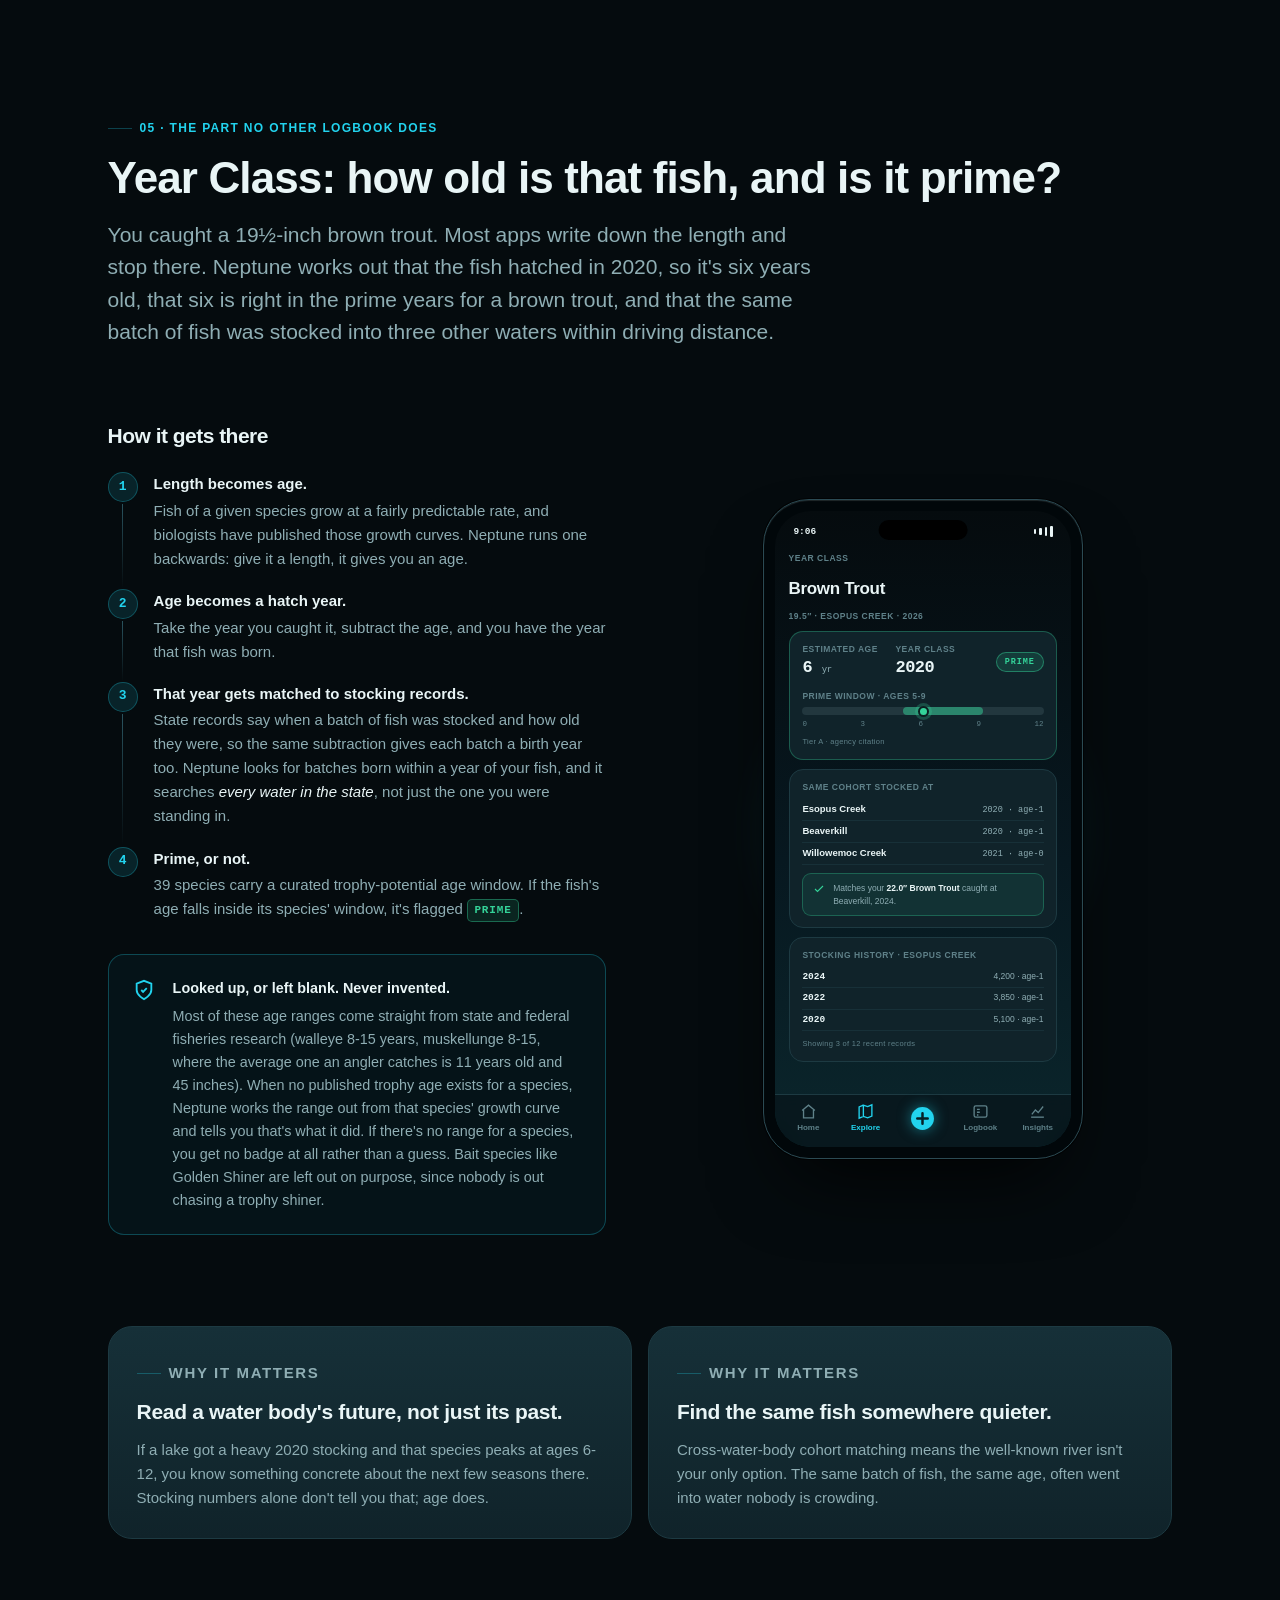
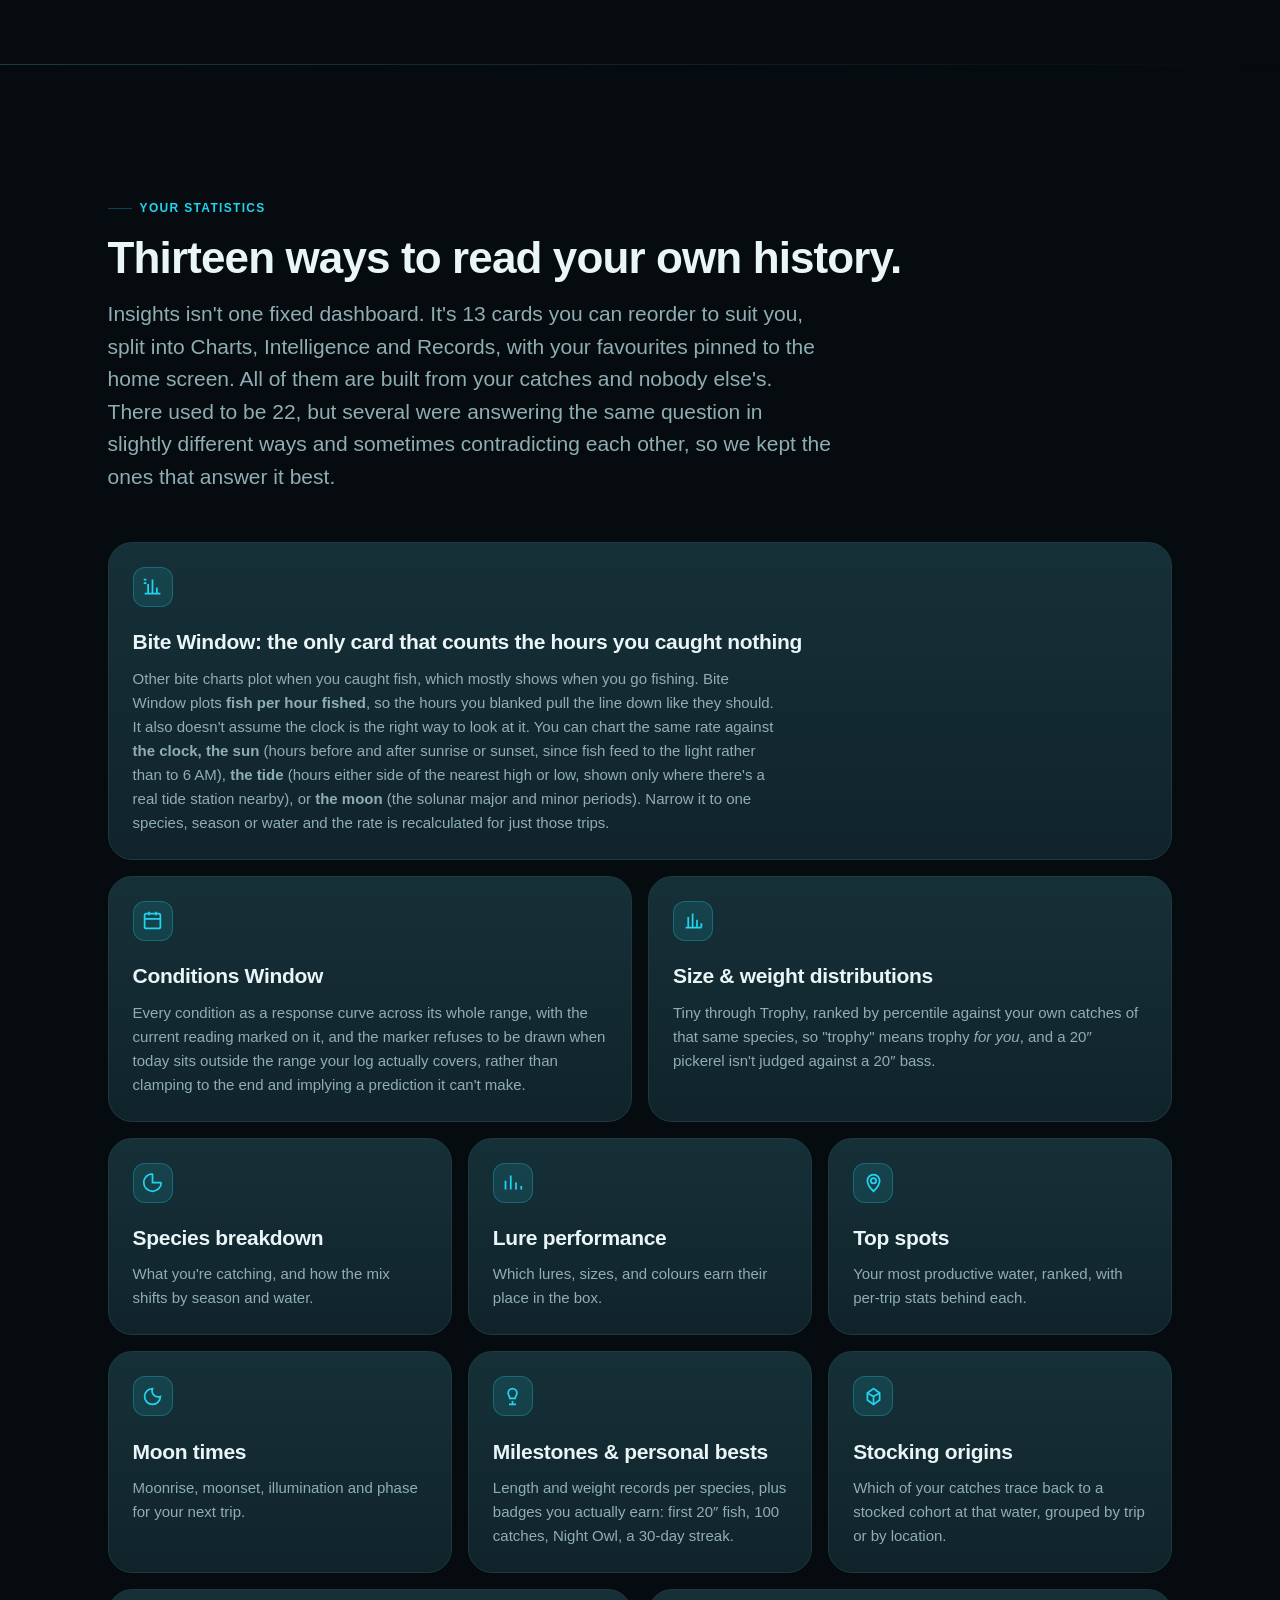
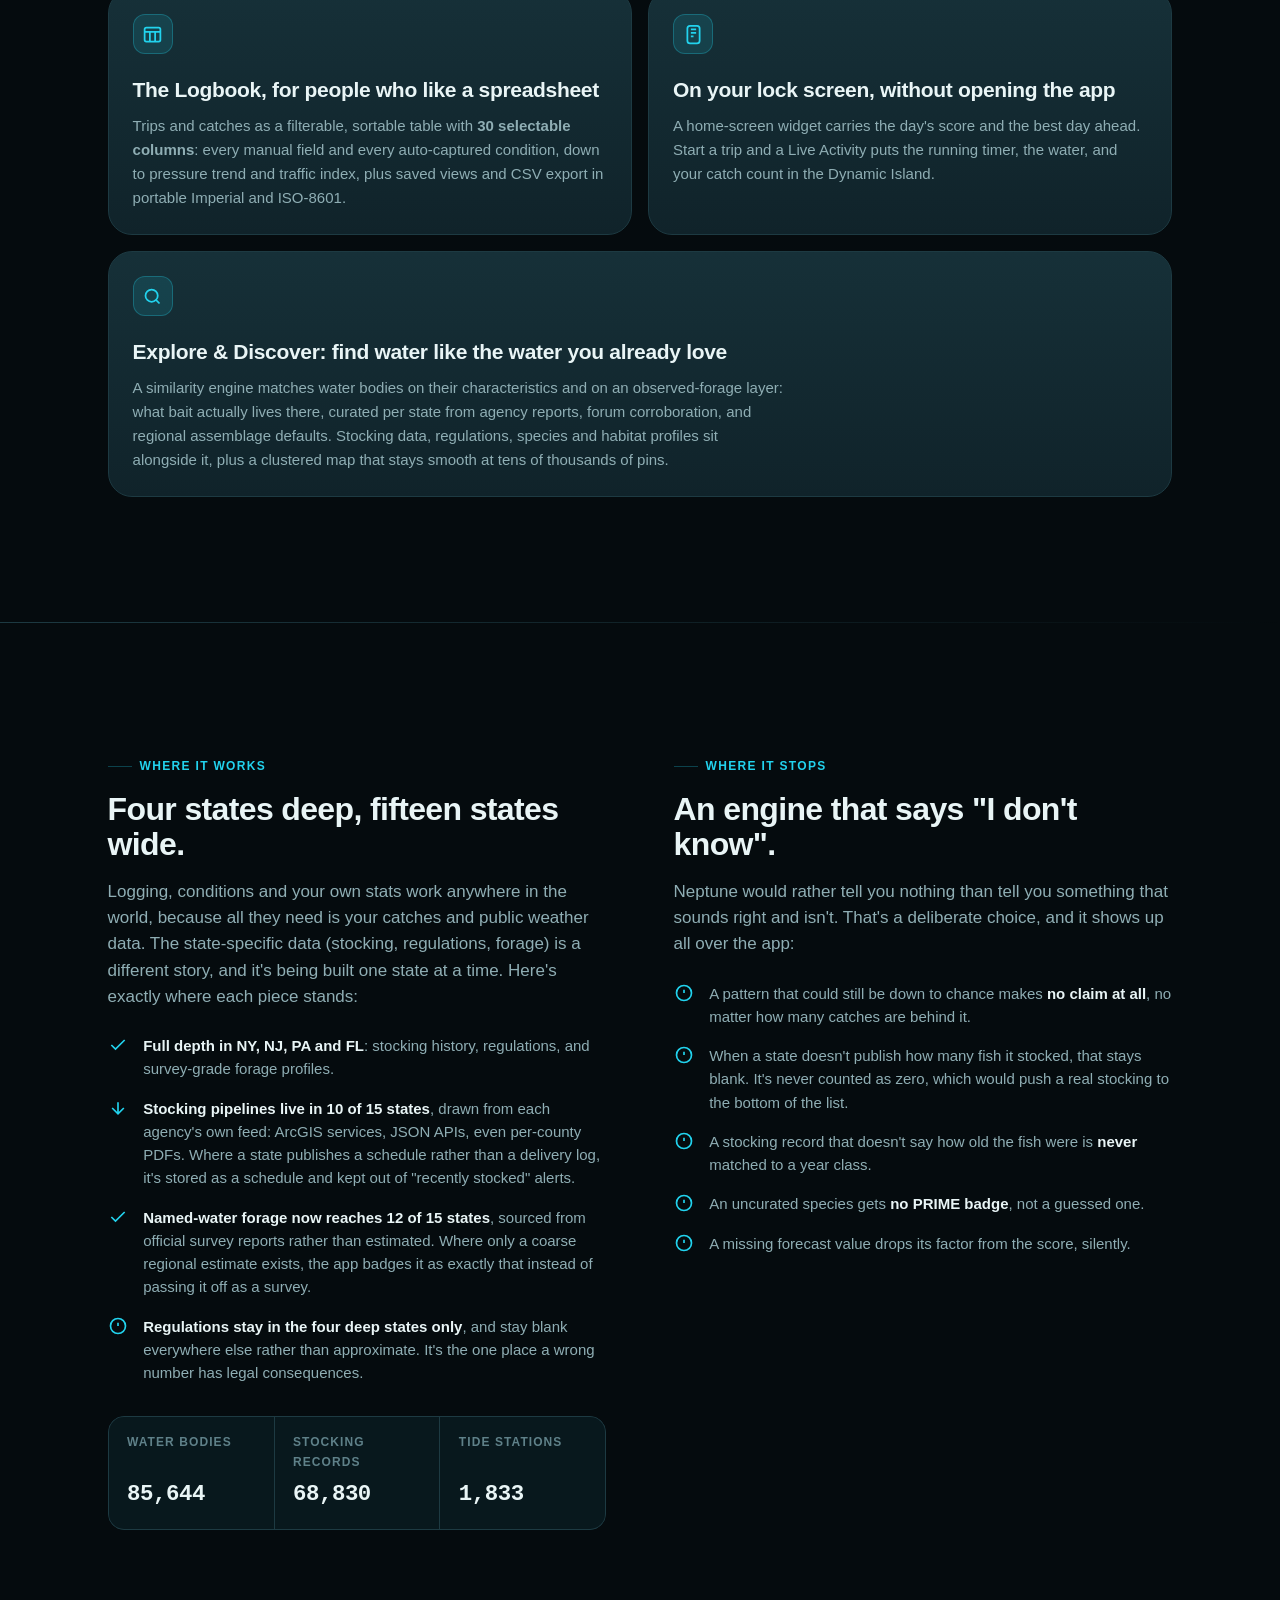
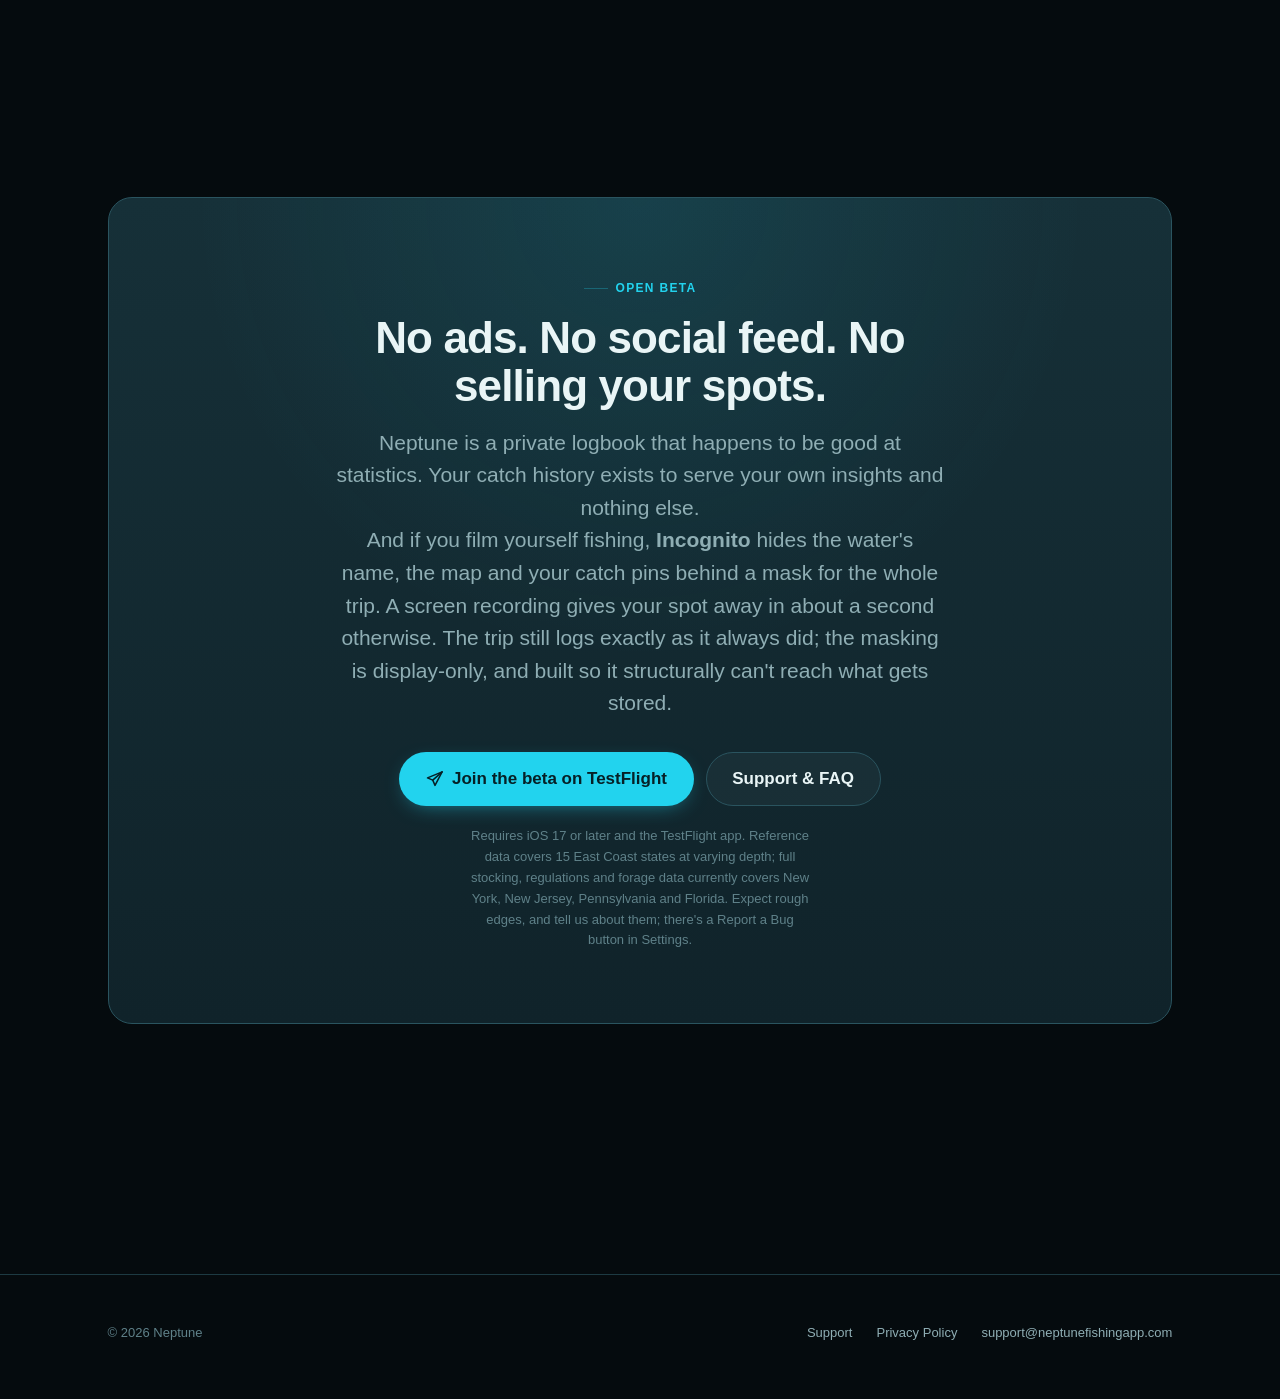
==== commit 20c56990: "feat: put the TestFlight link where people will actually see it The install link was the least promi" ====
--- a/index.html
+++ b/index.html
@@ -44,6 +44,13 @@
       <a href="#coverage">Coverage</a>
       <a href="/support/">Support</a>
     </nav>
+    <!-- TestFlight href appears in THREE places: this sticky-header CTA, the
+         hero button, and the closing panel. Update them together. -->
+    <a class="btn btn-primary btn-sm header-cta"
+       href="https://testflight.apple.com/join/CFZtX8PJ" target="_blank" rel="noopener">
+      <svg viewBox="0 0 24 24" fill="none" stroke="currentColor" stroke-width="2" stroke-linecap="round" stroke-linejoin="round" width="15" height="15" aria-hidden="true"><path d="M21.5 2.5 2 10.5l7 3 3 7z"/><path d="M21.5 2.5 9 13.5"/></svg>
+      Get the <span class="cta-long">free </span>beta
+    </a>
   </div>
 </header>
 
@@ -71,20 +78,21 @@
       </p>
 
       <div class="hero-actions">
-        <a class="btn btn-primary" href="#walkthrough">
-          Take the walkthrough
+        <a class="btn btn-primary" href="https://testflight.apple.com/join/CFZtX8PJ" target="_blank" rel="noopener">
+          <svg viewBox="0 0 24 24" fill="none" stroke="currentColor" stroke-width="2" stroke-linecap="round" stroke-linejoin="round" width="18" height="18" aria-hidden="true"><path d="M21.5 2.5 2 10.5l7 3 3 7z"/><path d="M21.5 2.5 9 13.5"/></svg>
+          Get the free beta
+        </a>
+        <a class="btn btn-ghost" href="#walkthrough">
+          See how it works
           <svg viewBox="0 0 24 24" fill="none" stroke="currentColor" stroke-width="2.2" stroke-linecap="round" stroke-linejoin="round" width="18" height="18" aria-hidden="true"><path d="M12 5v14M19 12l-7 7-7-7"/></svg>
         </a>
-        <a class="btn btn-ghost" href="#year-class">See what's different</a>
-      </div>
-
-      <!-- Beta status stated once here, and again at the closing CTA where the
-           action lives. The TestFlight href is duplicated in both places, update both together. -->
+      </div>
+
       <p class="hero-note">
-        Neptune is in <strong>open beta on TestFlight</strong>, covering 15 East
-        Coast states. <a href="https://testflight.apple.com/join/CFZtX8PJ" target="_blank" rel="noopener">Join the beta</a>.
-        Screens below are faithful recreations of the app's interface; the
-        figures in them are representative sample data.
+        Free, and in <strong>open beta on TestFlight</strong>. Needs an iPhone on
+        iOS 17 or later. Covers 15 East Coast states. Screens below are faithful
+        recreations of the app's interface; the figures in them are
+        representative sample data.
       </p>
 
       <dl class="hero-stats">
--- a/assets/demo.css
+++ b/assets/demo.css
@@ -207,6 +207,24 @@
 }
 @media (max-width: 860px) { .nav { display: none; } }
 
+/* Sticky-header install CTA. Deliberately a SIBLING of .nav, not a child:
+   .nav is display:none below 860px, and Neptune is an iPhone app, so the one
+   link that matters most must survive on the narrow screens where people are
+   most likely to install it. On desktop .nav's margin-left:auto already
+   pushes this group right; below 860px .nav vanishes, so the CTA takes over
+   that job itself. */
+.btn-sm {
+  min-height: 40px;
+  padding: 0.5rem 1.1rem;
+  font-size: var(--text-sm);
+}
+.header-cta { flex-shrink: 0; }
+@media (max-width: 860px) { .header-cta { margin-left: auto; } }
+@media (max-width: 400px) {
+  .header-cta { padding: 0.5rem 0.85rem; }
+  .header-cta .cta-long { display: none; }
+}
+
 /* ------------------------------------------------------------- utilities -- */
 
 .eyebrow {
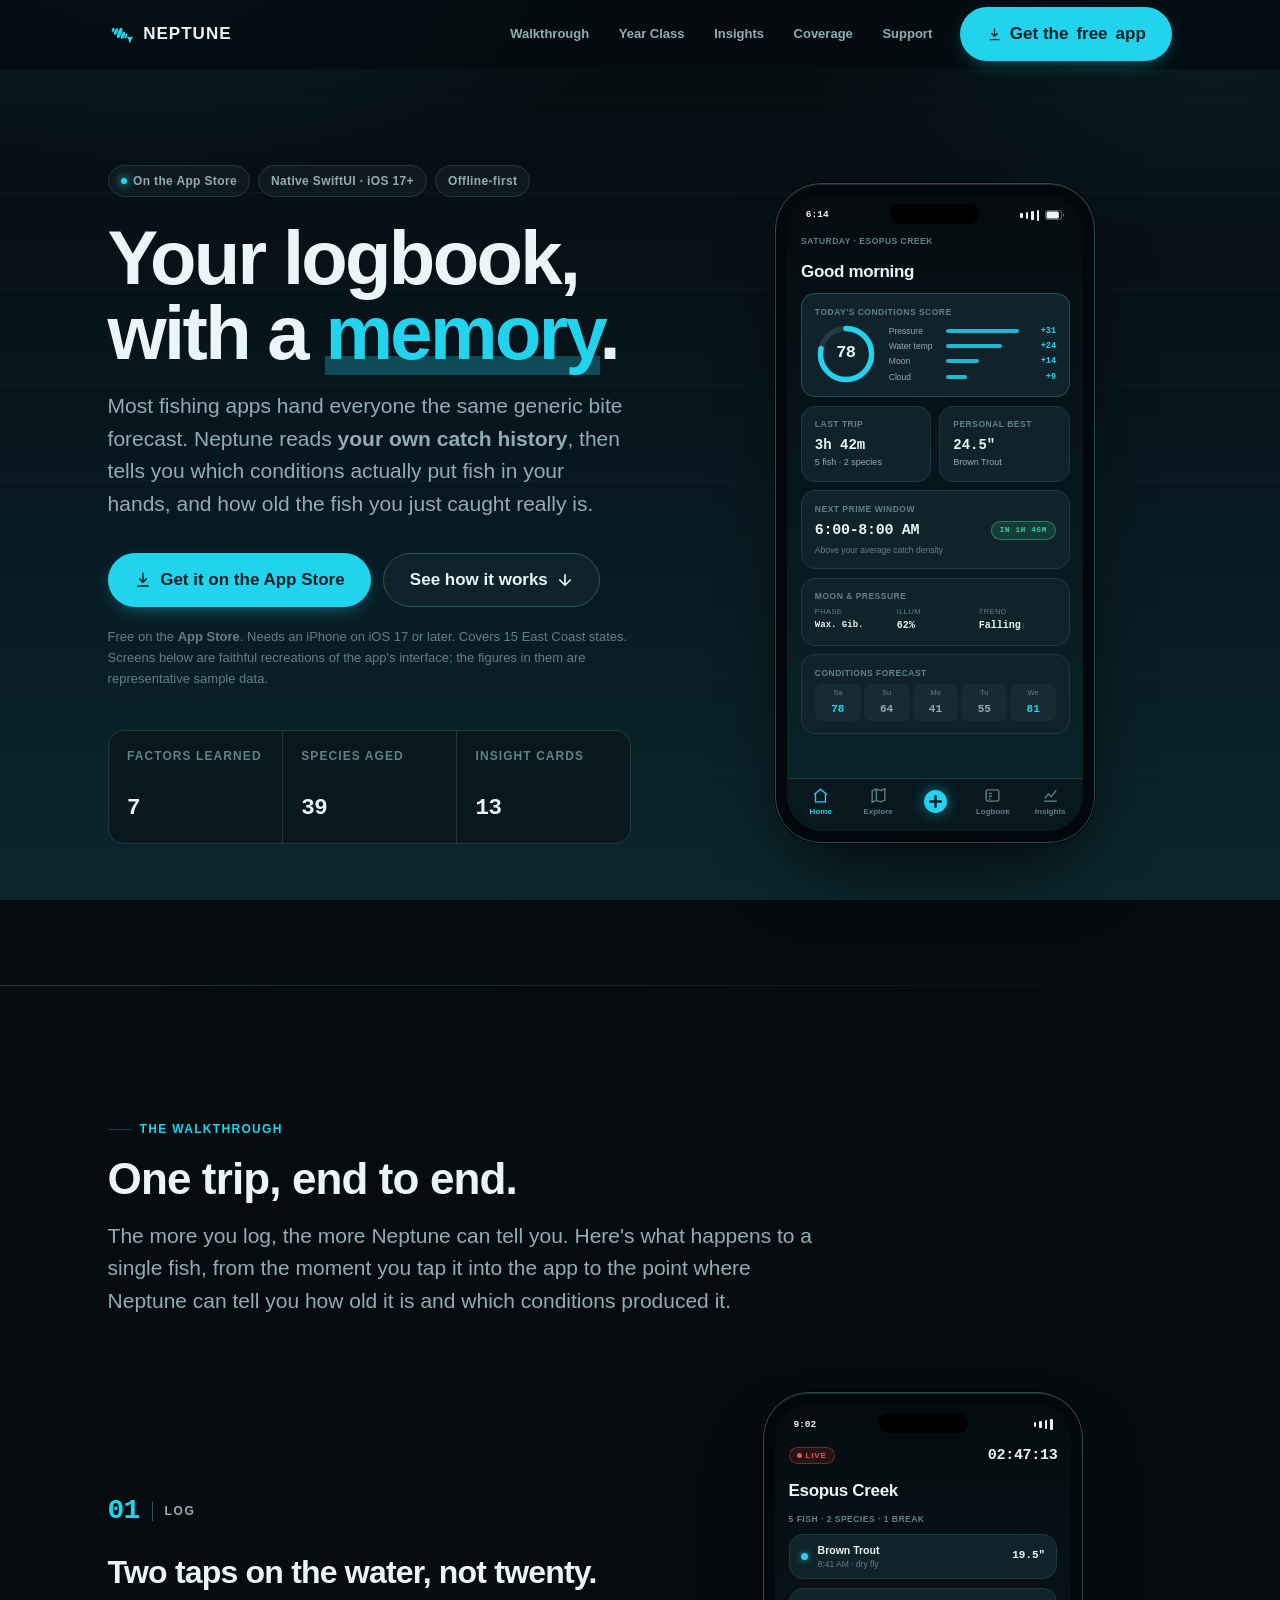
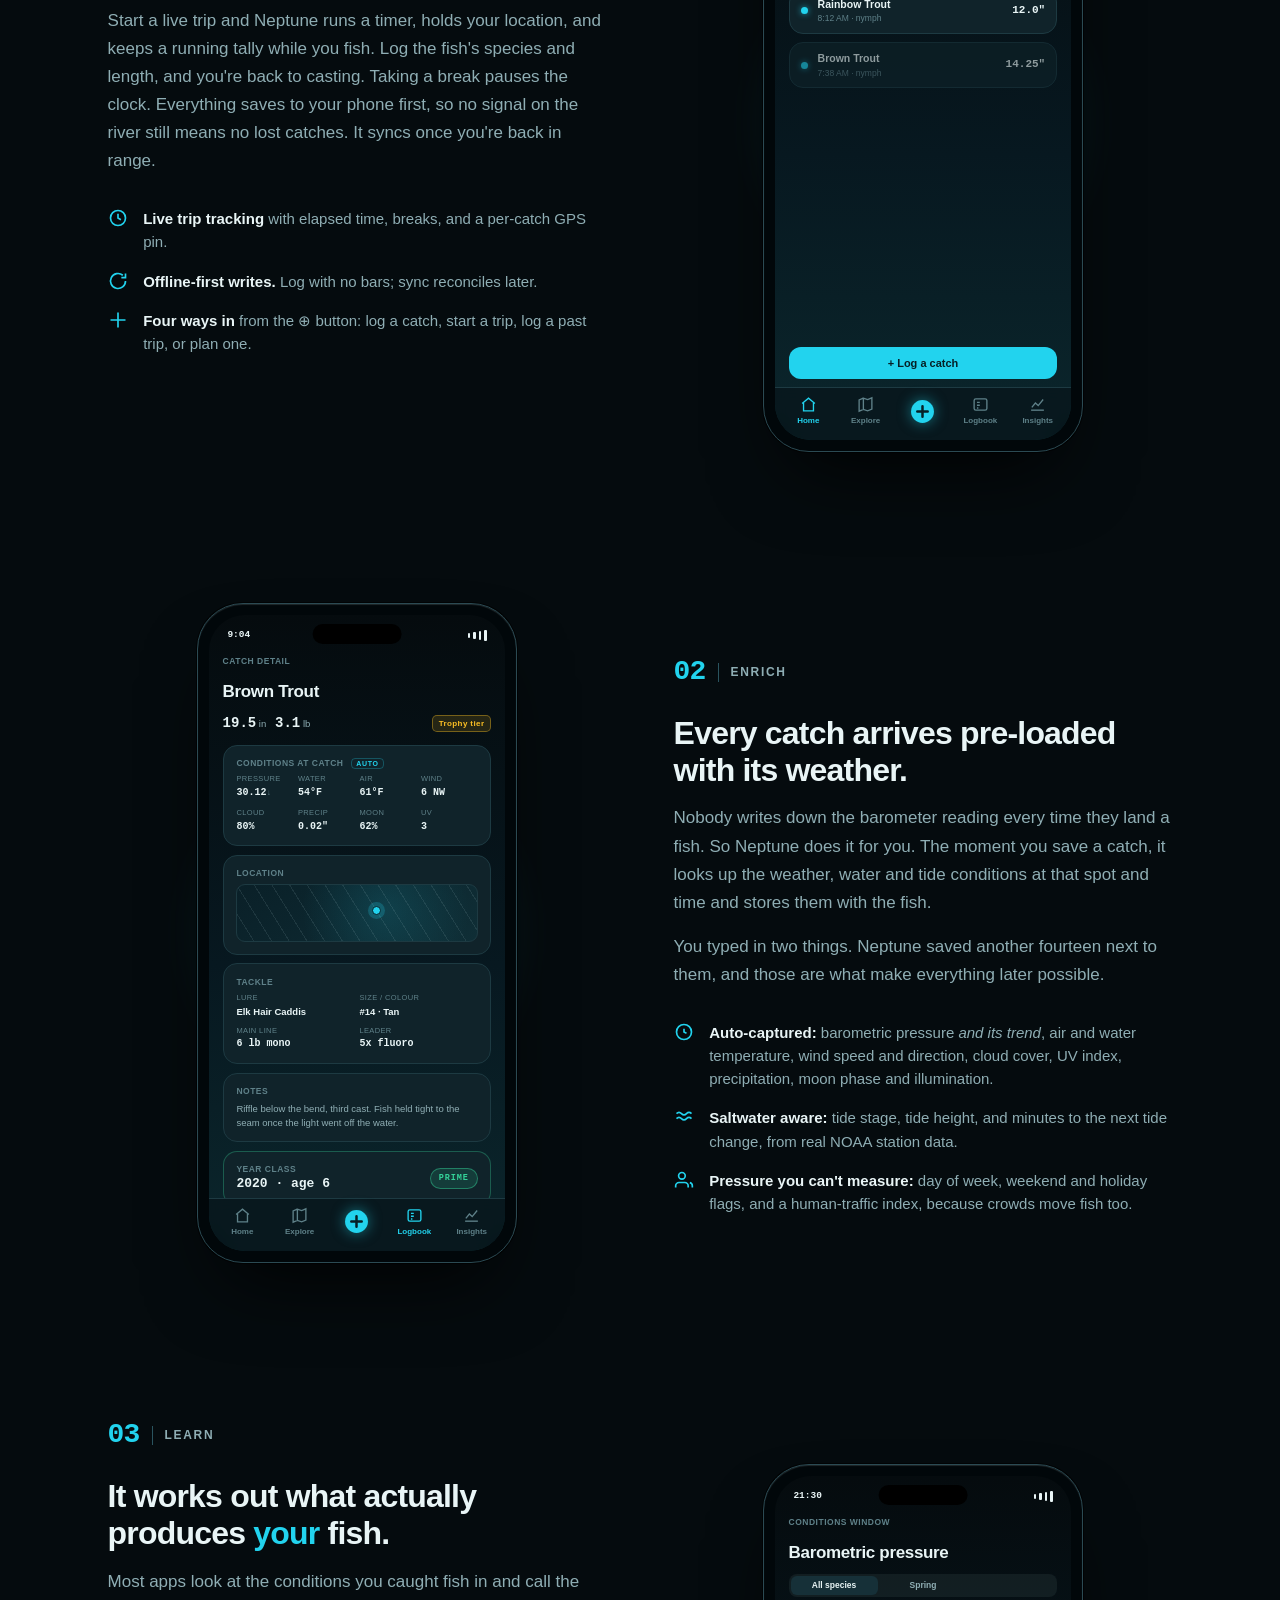
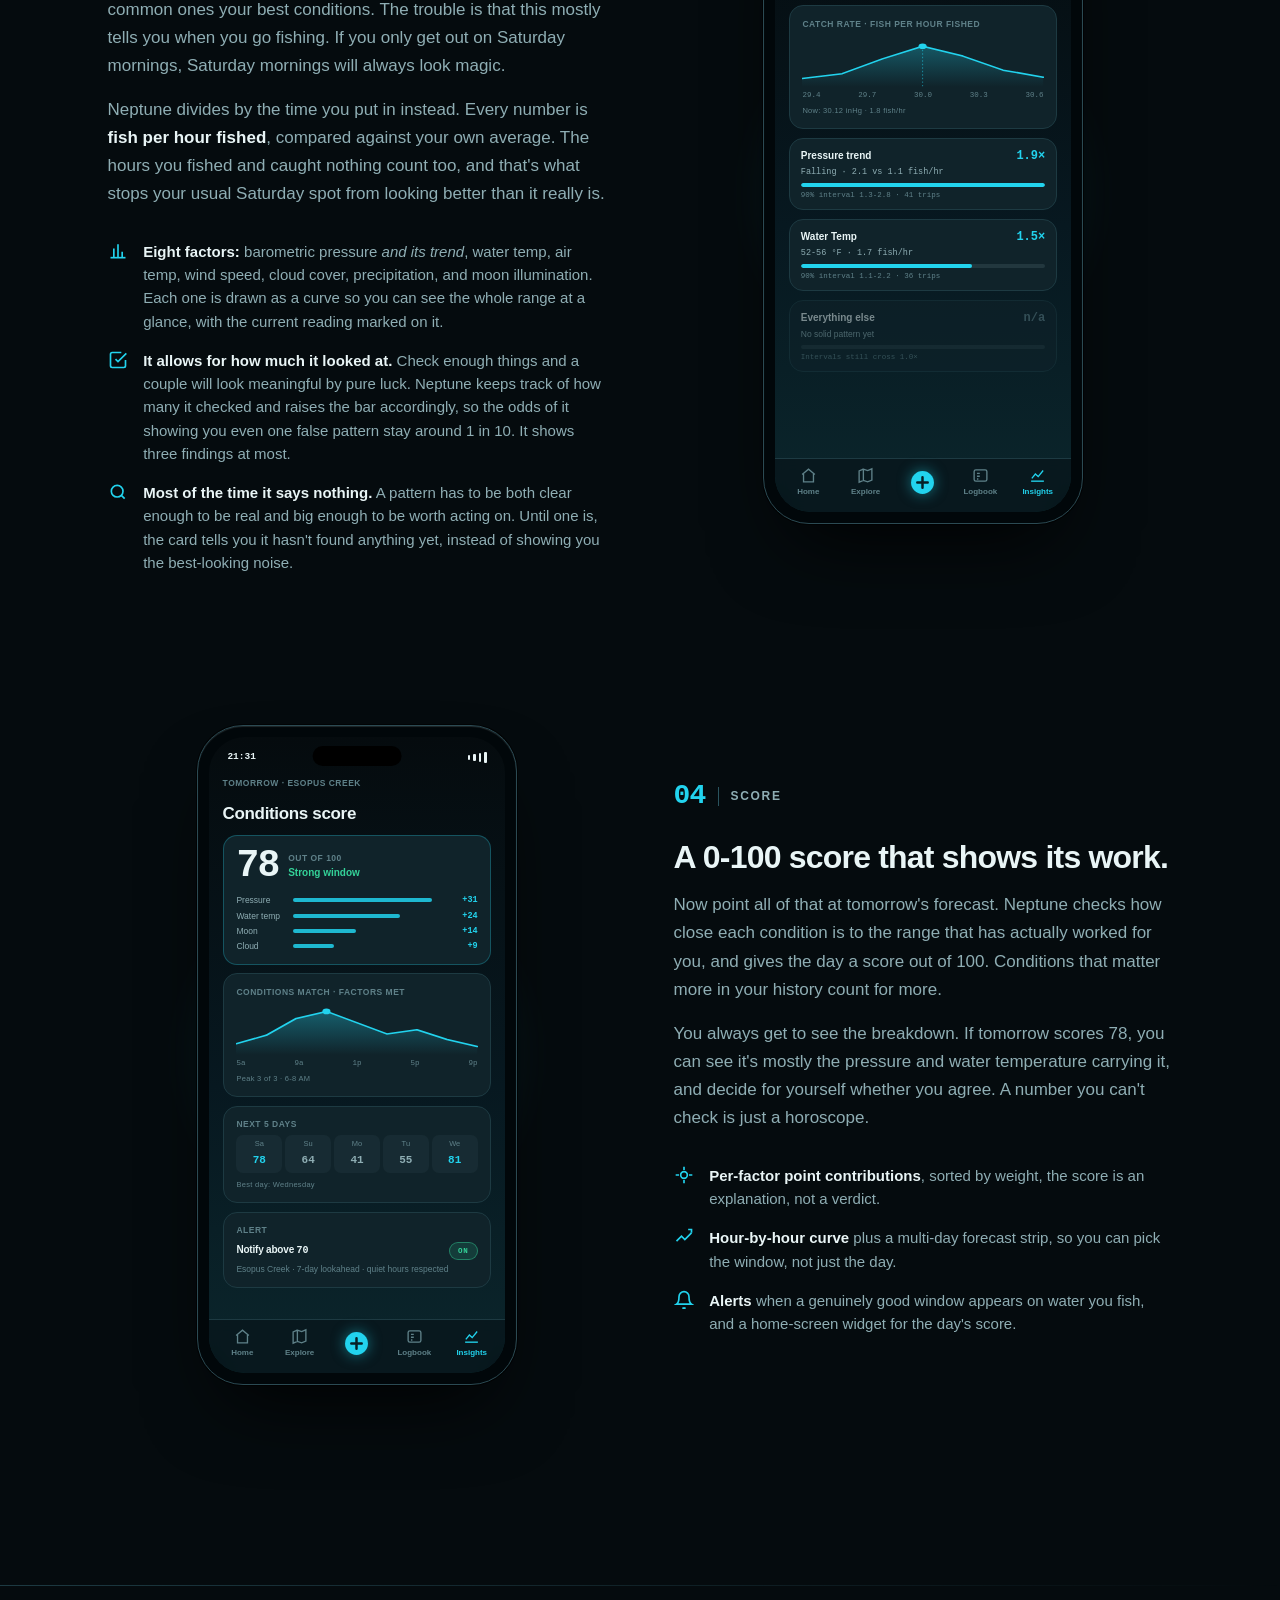
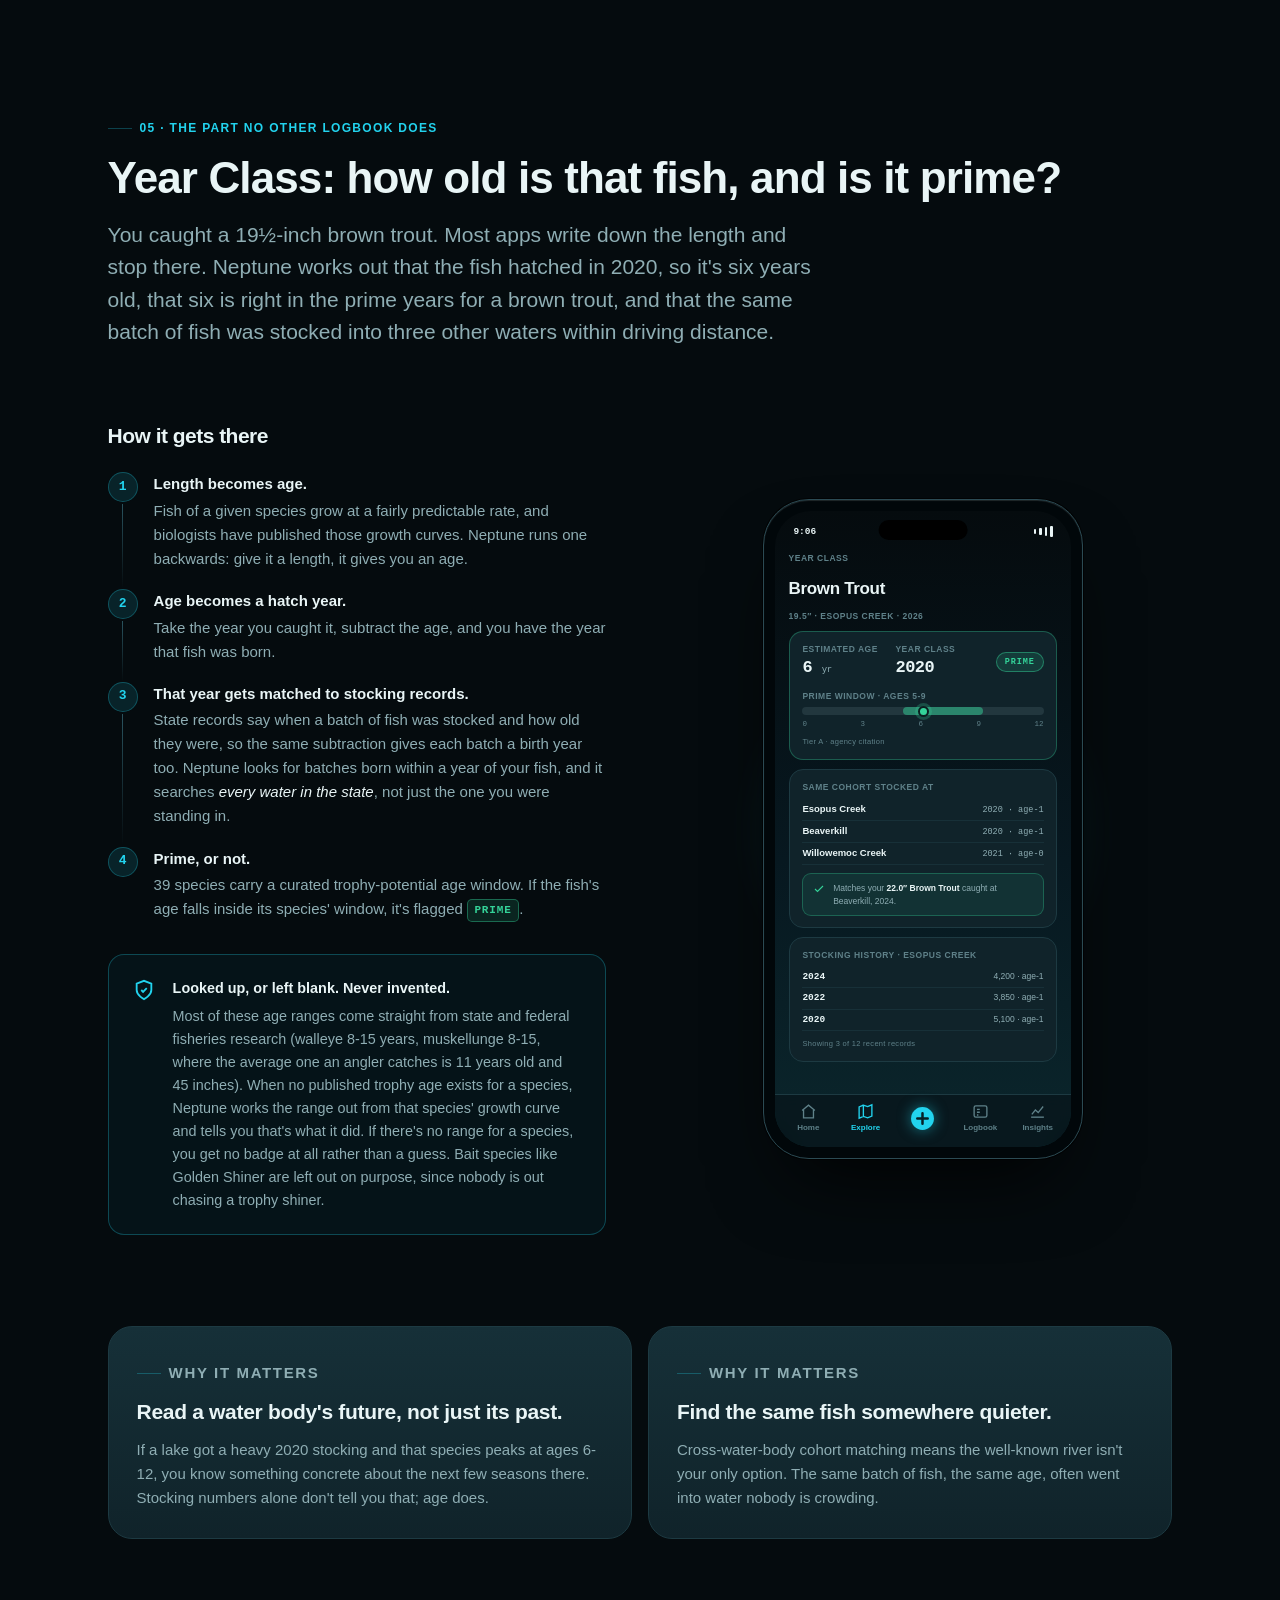
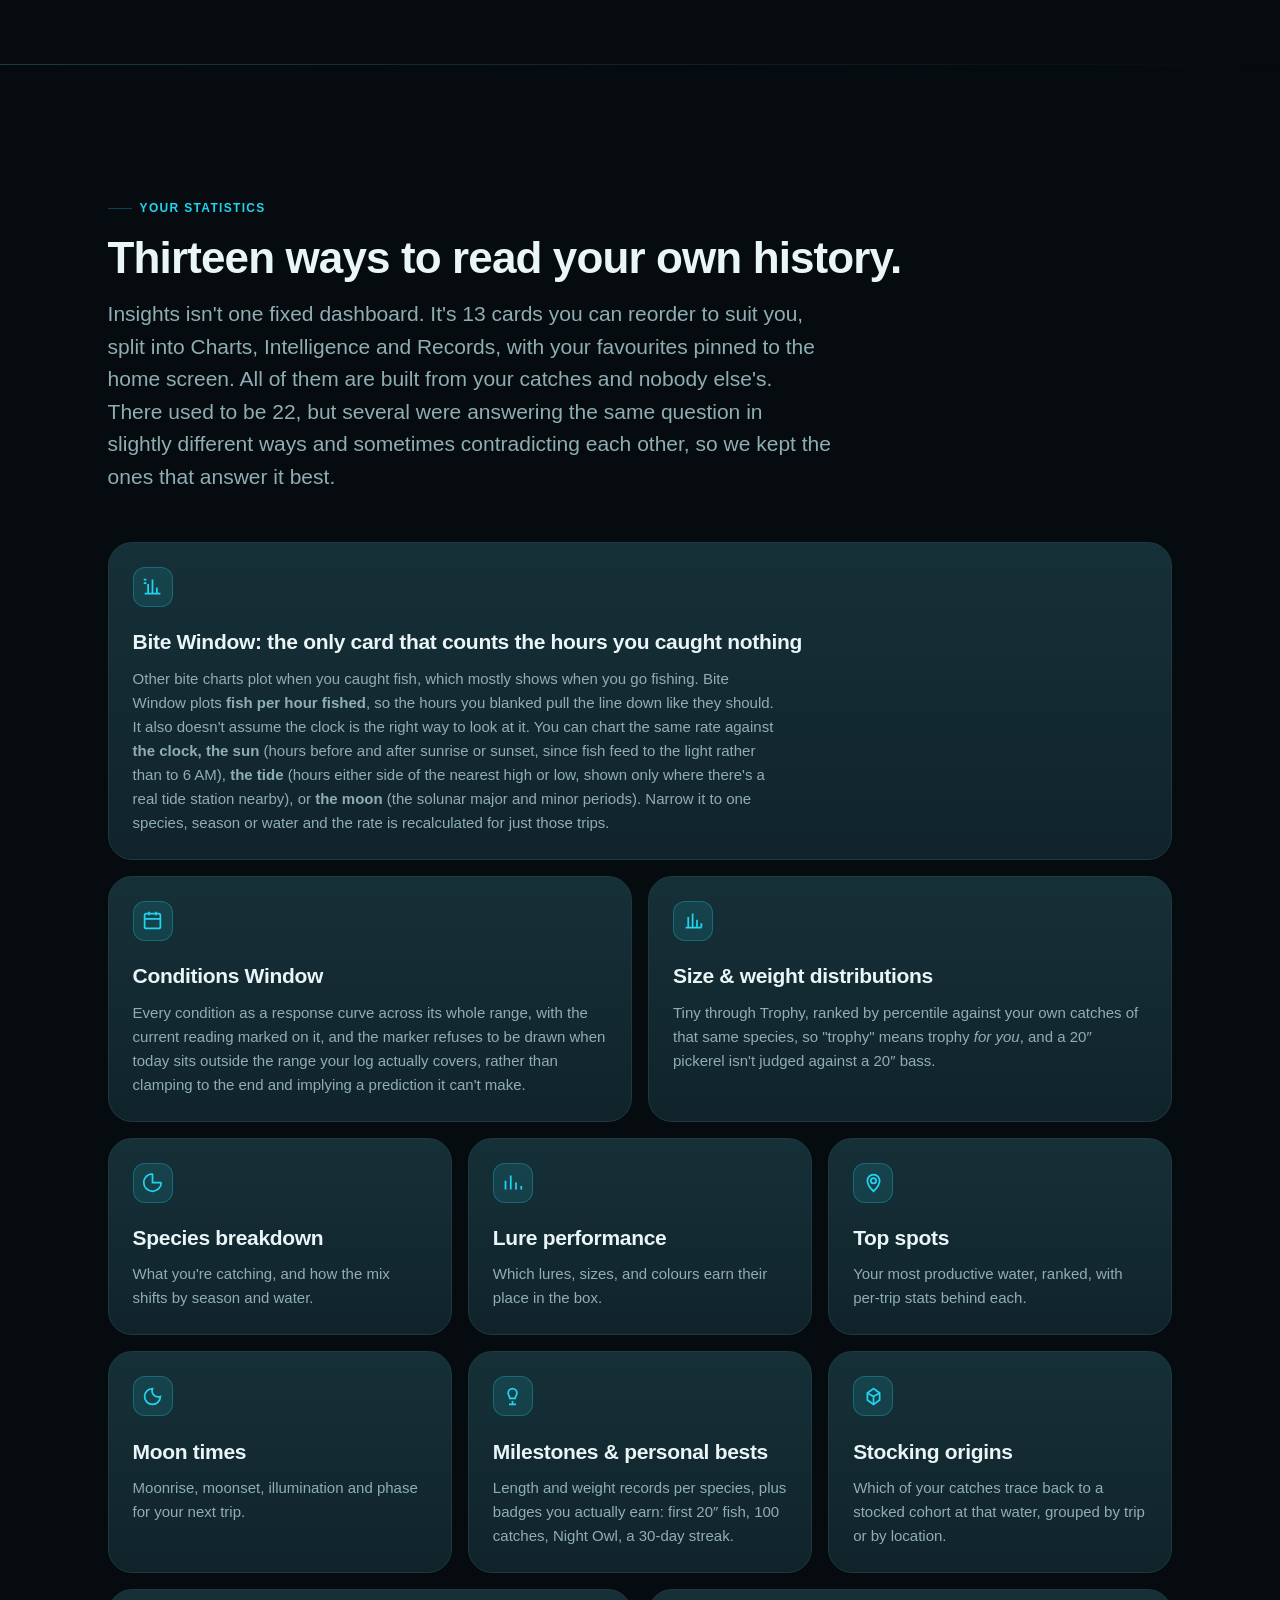
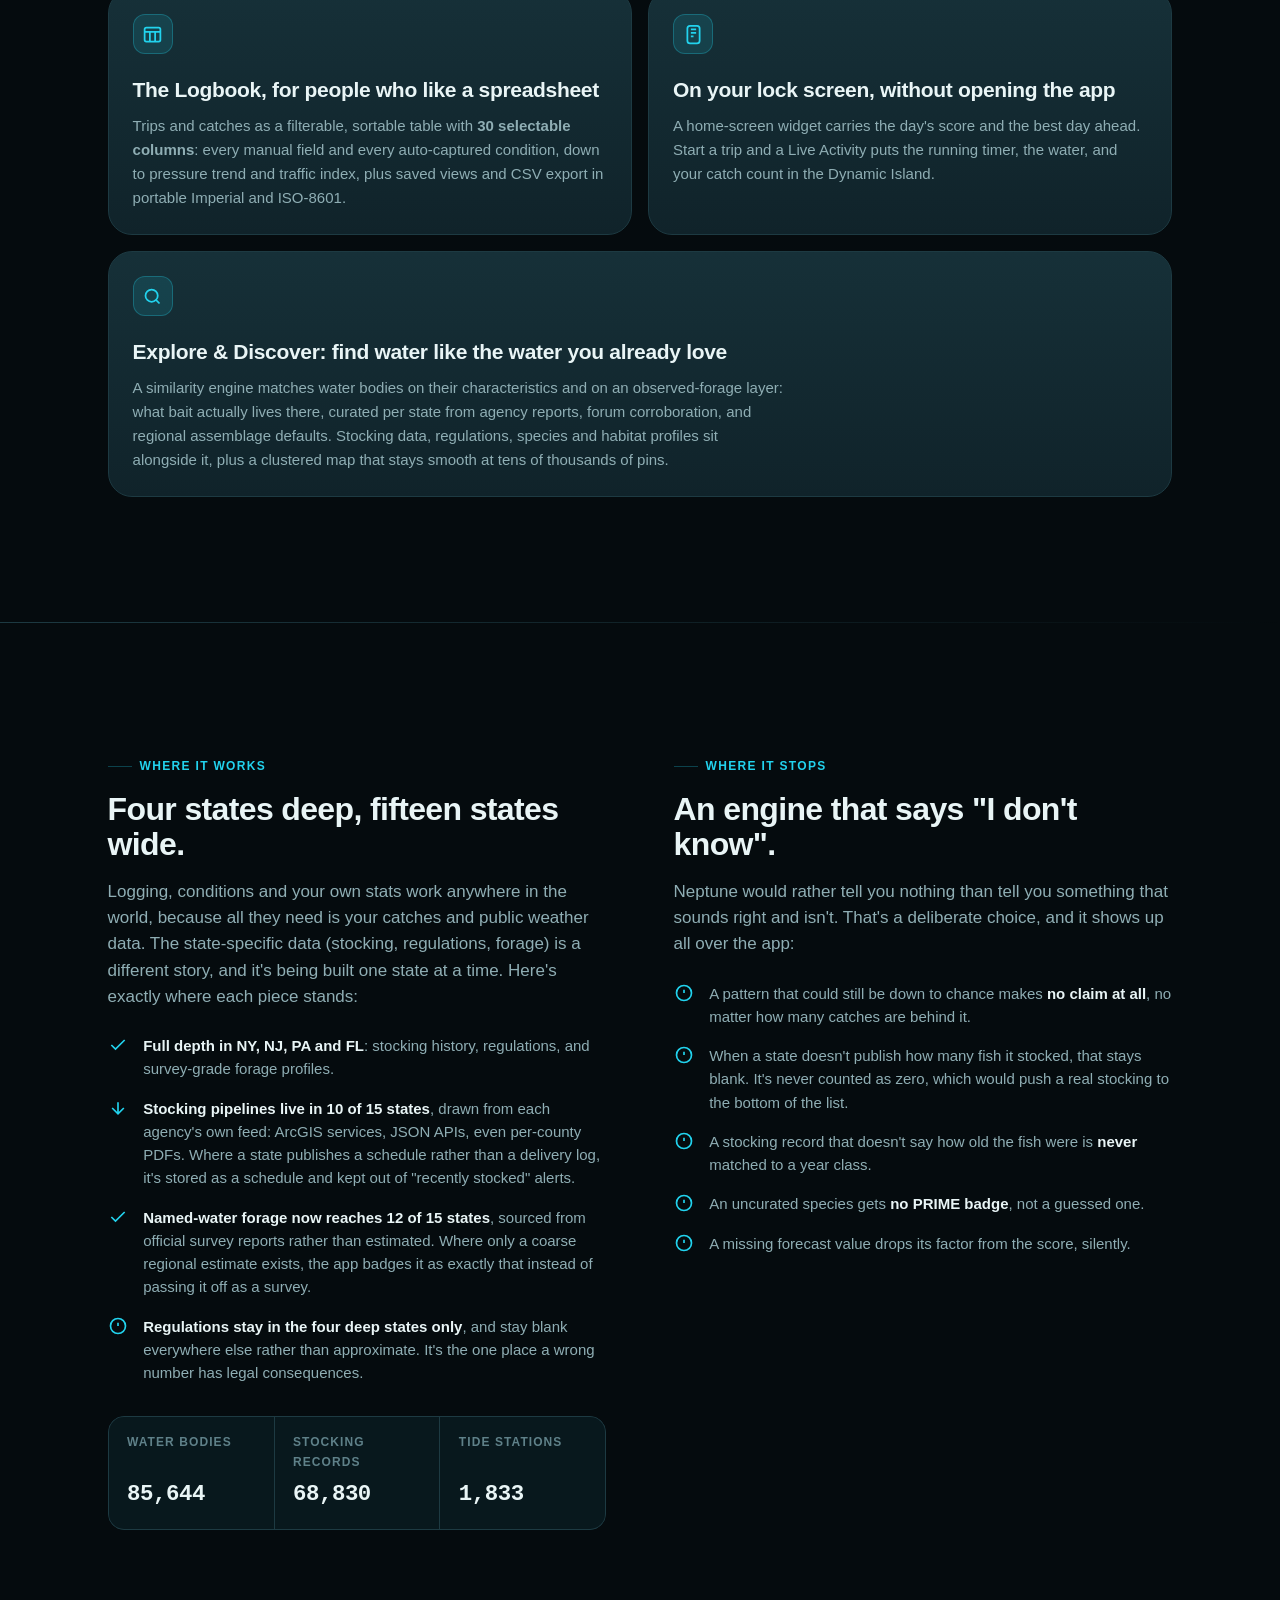
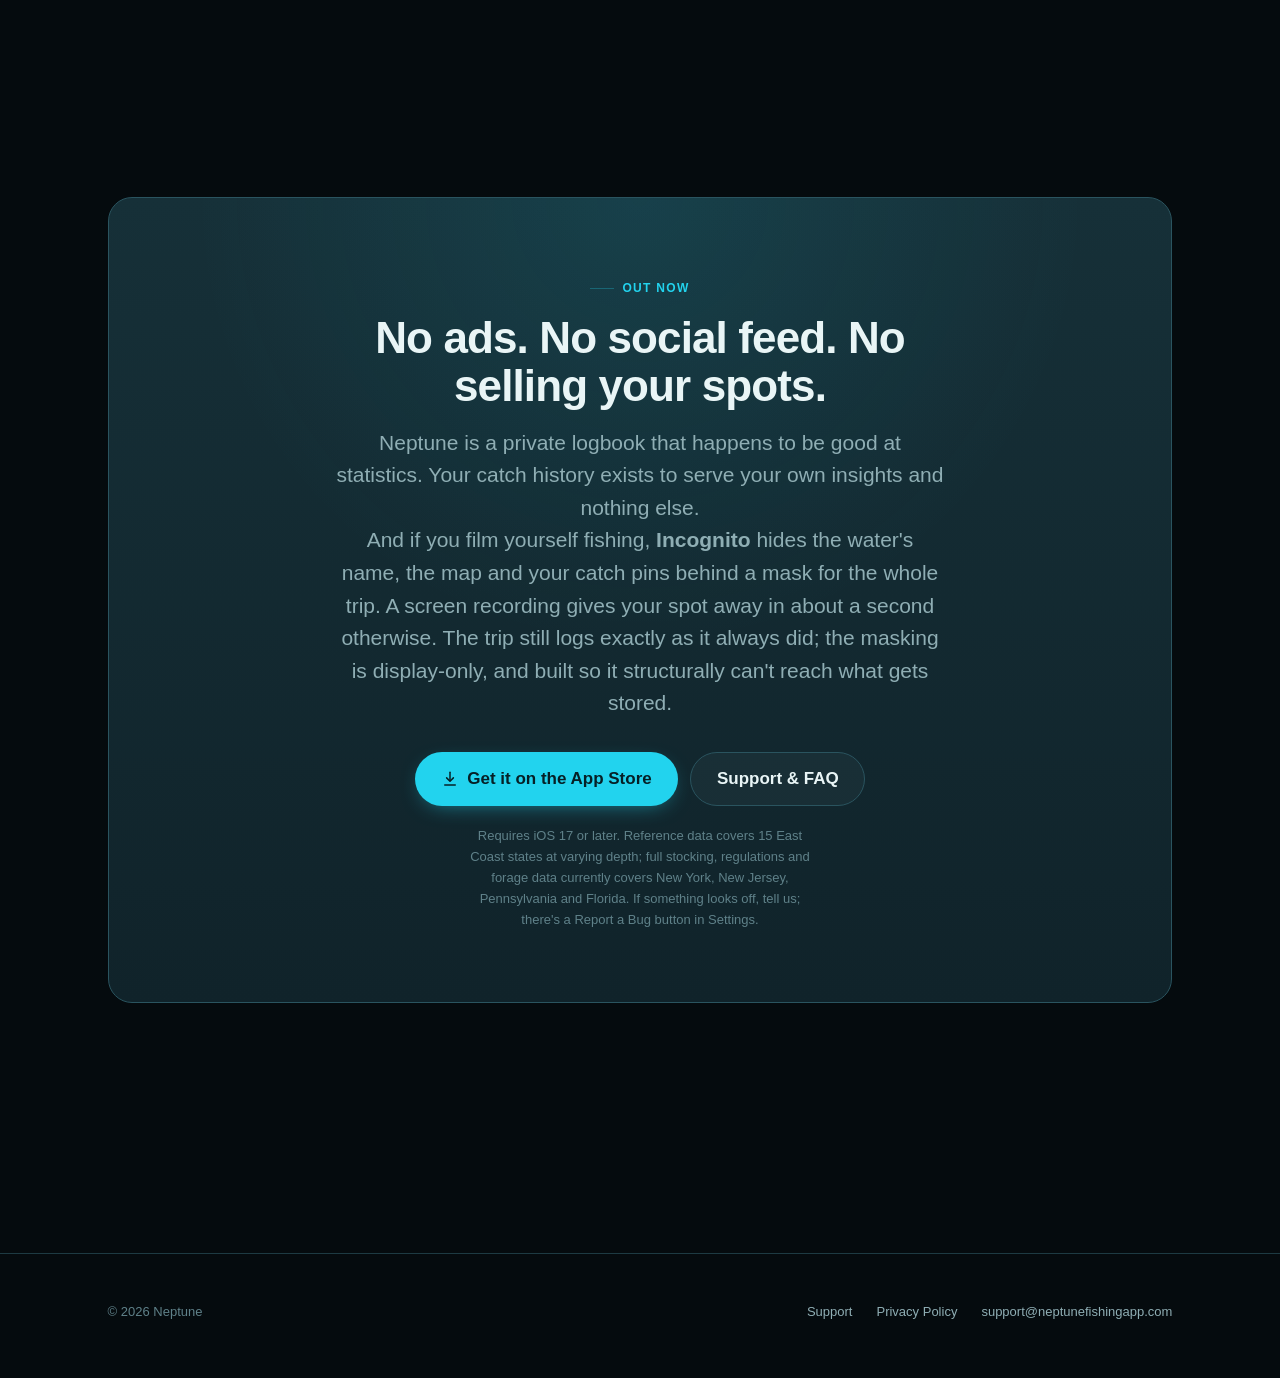
==== commit 48bf3778: "feat: the app is on the App Store, so stop calling it a beta Neptune 1.0 went live on 2026-09-01. Ev" ====
--- a/index.html
+++ b/index.html
@@ -44,12 +44,12 @@
       <a href="#coverage">Coverage</a>
       <a href="/support/">Support</a>
     </nav>
-    <!-- TestFlight href appears in THREE places: this sticky-header CTA, the
+    <!-- App Store href appears in THREE places: this sticky-header CTA, the
          hero button, and the closing panel. Update them together. -->
     <a class="btn btn-primary btn-sm header-cta"
-       href="https://testflight.apple.com/join/CFZtX8PJ" target="_blank" rel="noopener">
-      <svg viewBox="0 0 24 24" fill="none" stroke="currentColor" stroke-width="2" stroke-linecap="round" stroke-linejoin="round" width="15" height="15" aria-hidden="true"><path d="M21.5 2.5 2 10.5l7 3 3 7z"/><path d="M21.5 2.5 9 13.5"/></svg>
-      Get the <span class="cta-long">free </span>beta
+       href="https://apps.apple.com/app/id6786295290" target="_blank" rel="noopener">
+      <svg viewBox="0 0 24 24" fill="none" stroke="currentColor" stroke-width="2" stroke-linecap="round" stroke-linejoin="round" width="15" height="15" aria-hidden="true"><path d="M12 3v11"/><path d="m7.5 10.5 4.5 4.5 4.5-4.5"/><path d="M5 20h14"/></svg>
+      Get the <span class="cta-long">free </span>app
     </a>
   </div>
 </header>
@@ -63,7 +63,7 @@
   <div class="wrap hero-grid">
     <div>
       <div class="badge-row">
-        <span class="badge"><span class="dot live" aria-hidden="true"></span>Public beta</span>
+        <span class="badge"><span class="dot live" aria-hidden="true"></span>On the App Store</span>
         <span class="badge">Native SwiftUI · iOS 17+</span>
         <span class="badge">Offline-first</span>
       </div>
@@ -78,9 +78,9 @@
       </p>
 
       <div class="hero-actions">
-        <a class="btn btn-primary" href="https://testflight.apple.com/join/CFZtX8PJ" target="_blank" rel="noopener">
-          <svg viewBox="0 0 24 24" fill="none" stroke="currentColor" stroke-width="2" stroke-linecap="round" stroke-linejoin="round" width="18" height="18" aria-hidden="true"><path d="M21.5 2.5 2 10.5l7 3 3 7z"/><path d="M21.5 2.5 9 13.5"/></svg>
-          Get the free beta
+        <a class="btn btn-primary" href="https://apps.apple.com/app/id6786295290" target="_blank" rel="noopener">
+          <svg viewBox="0 0 24 24" fill="none" stroke="currentColor" stroke-width="2" stroke-linecap="round" stroke-linejoin="round" width="18" height="18" aria-hidden="true"><path d="M12 3v11"/><path d="m7.5 10.5 4.5 4.5 4.5-4.5"/><path d="M5 20h14"/></svg>
+          Get it on the App Store
         </a>
         <a class="btn btn-ghost" href="#walkthrough">
           See how it works
@@ -89,7 +89,7 @@
       </div>
 
       <p class="hero-note">
-        Free, and in <strong>open beta on TestFlight</strong>. Needs an iPhone on
+        Free on the <strong>App Store</strong>. Needs an iPhone on
         iOS 17 or later. Covers 15 East Coast states. Screens below are faithful
         recreations of the app's interface; the figures in them are
         representative sample data.
@@ -1148,7 +1148,7 @@
 <section class="section">
   <div class="wrap">
     <div class="cta-panel reveal">
-      <p class="eyebrow" style="justify-content:center">Open beta</p>
+      <p class="eyebrow" style="justify-content:center">Out now</p>
       <h2 class="section-title" style="max-width:24ch;margin-inline:auto">No ads. No social feed. No selling your spots.</h2>
       <p class="section-lede" style="margin-inline:auto;text-align:center;max-width:52ch">
         Neptune is a private logbook that happens to be good at statistics. Your
@@ -1162,20 +1162,19 @@
         display-only, and built so it structurally can't reach what gets stored.
       </p>
       <div class="hero-actions" style="justify-content:center;margin-top:2rem">
-        <a class="btn btn-primary" href="https://testflight.apple.com/join/CFZtX8PJ" target="_blank" rel="noopener">
-          <!-- Paper plane, echoing TestFlight's own mark. -->
-          <svg viewBox="0 0 24 24" fill="none" stroke="currentColor" stroke-width="2" stroke-linecap="round" stroke-linejoin="round" width="18" height="18" aria-hidden="true"><path d="M21.5 2.5 2 10.5l7 3 3 7z"/><path d="M21.5 2.5 9 13.5"/></svg>
-          Join the beta on TestFlight
+        <a class="btn btn-primary" href="https://apps.apple.com/app/id6786295290" target="_blank" rel="noopener">
+          <svg viewBox="0 0 24 24" fill="none" stroke="currentColor" stroke-width="2" stroke-linecap="round" stroke-linejoin="round" width="18" height="18" aria-hidden="true"><path d="M12 3v11"/><path d="m7.5 10.5 4.5 4.5 4.5-4.5"/><path d="M5 20h14"/></svg>
+          Get it on the App Store
         </a>
         <a class="btn btn-ghost" href="/support/">Support &amp; FAQ</a>
       </div>
-      <!-- Says plainly what "beta" means here, so a tester knows what they're
-           signing up for rather than expecting a finished product. -->
+      <!-- Says plainly how uneven the state coverage still is, so nobody
+           installs expecting full data for all fifteen states. -->
       <p class="hero-note" style="text-align:center;max-width:48ch;margin-inline:auto">
-        Requires iOS 17 or later and the TestFlight app. Reference data covers 15
+        Requires iOS 17 or later. Reference data covers 15
         East Coast states at varying depth; full stocking, regulations and forage
         data currently covers New York, New Jersey, Pennsylvania and Florida.
-        Expect rough edges, and tell us about them; there's a Report a Bug
+        If something looks off, tell us; there's a Report a Bug
         button in Settings.
       </p>
     </div>
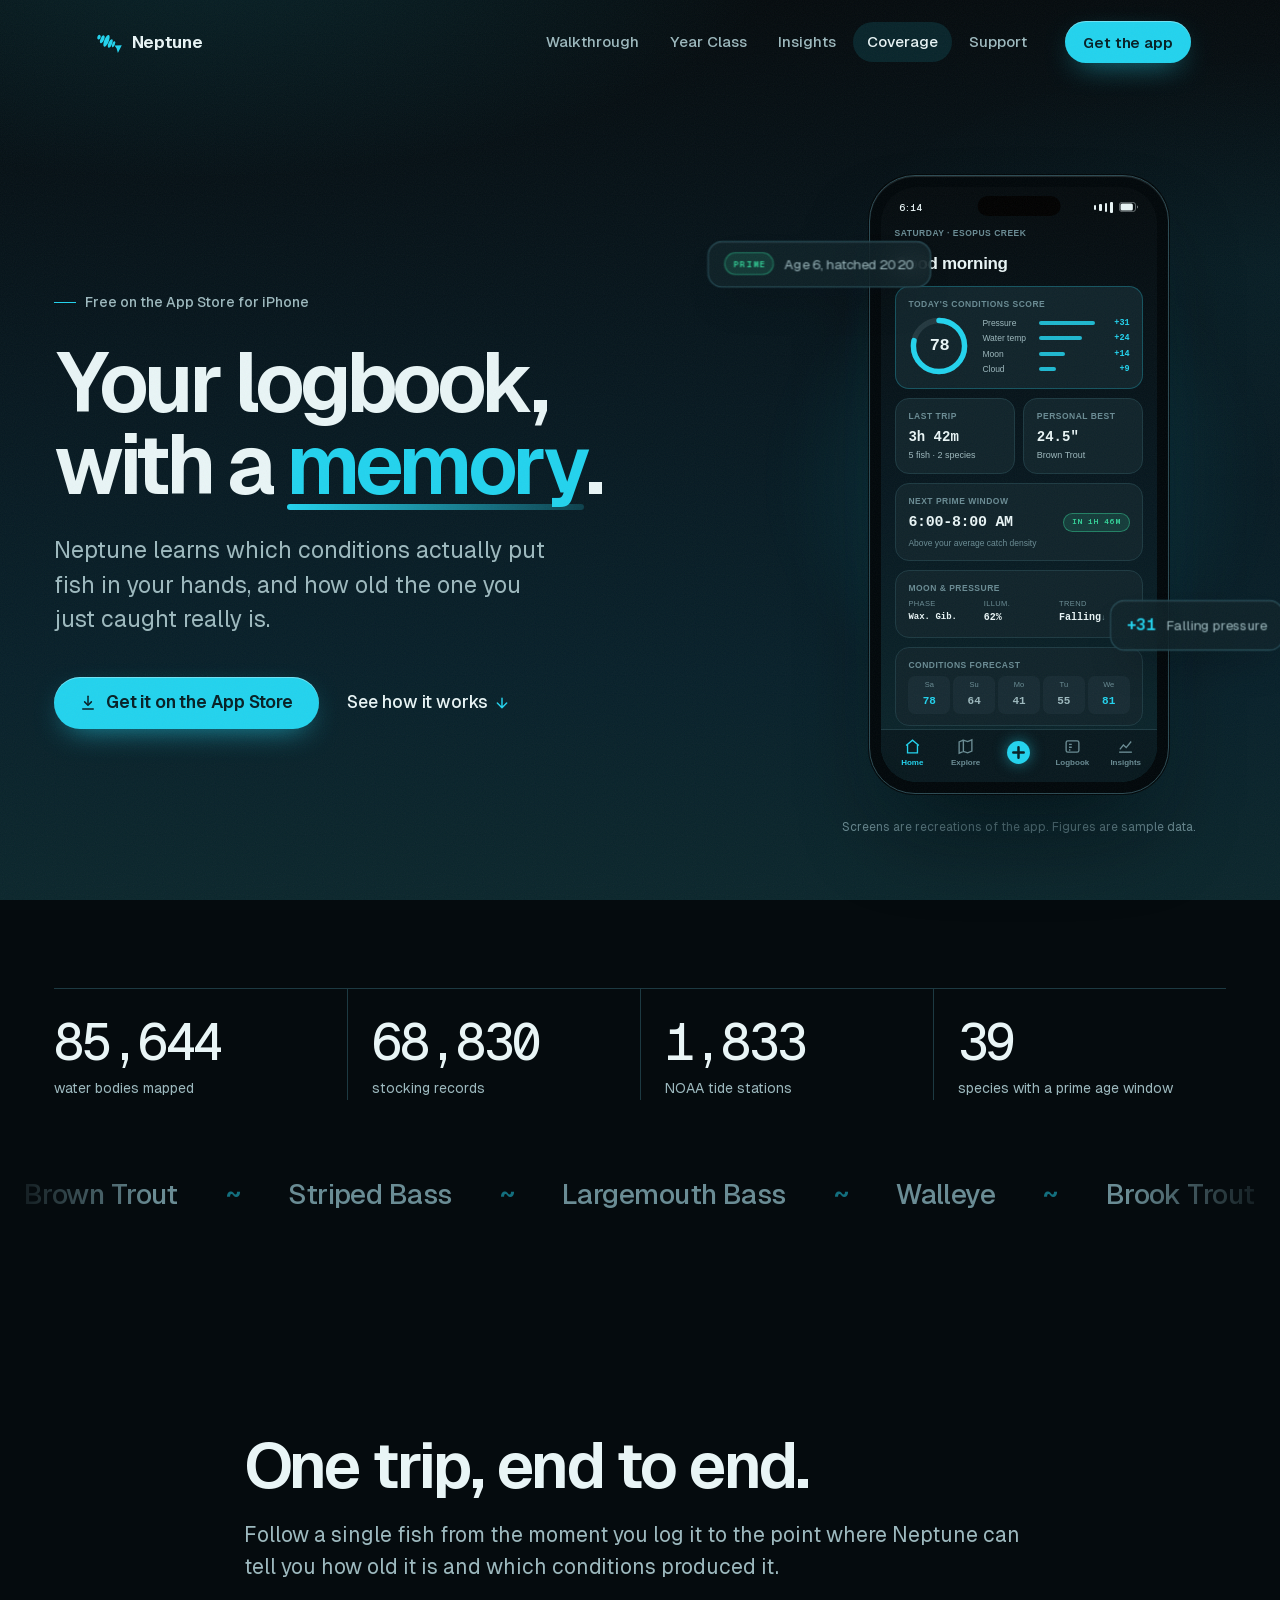
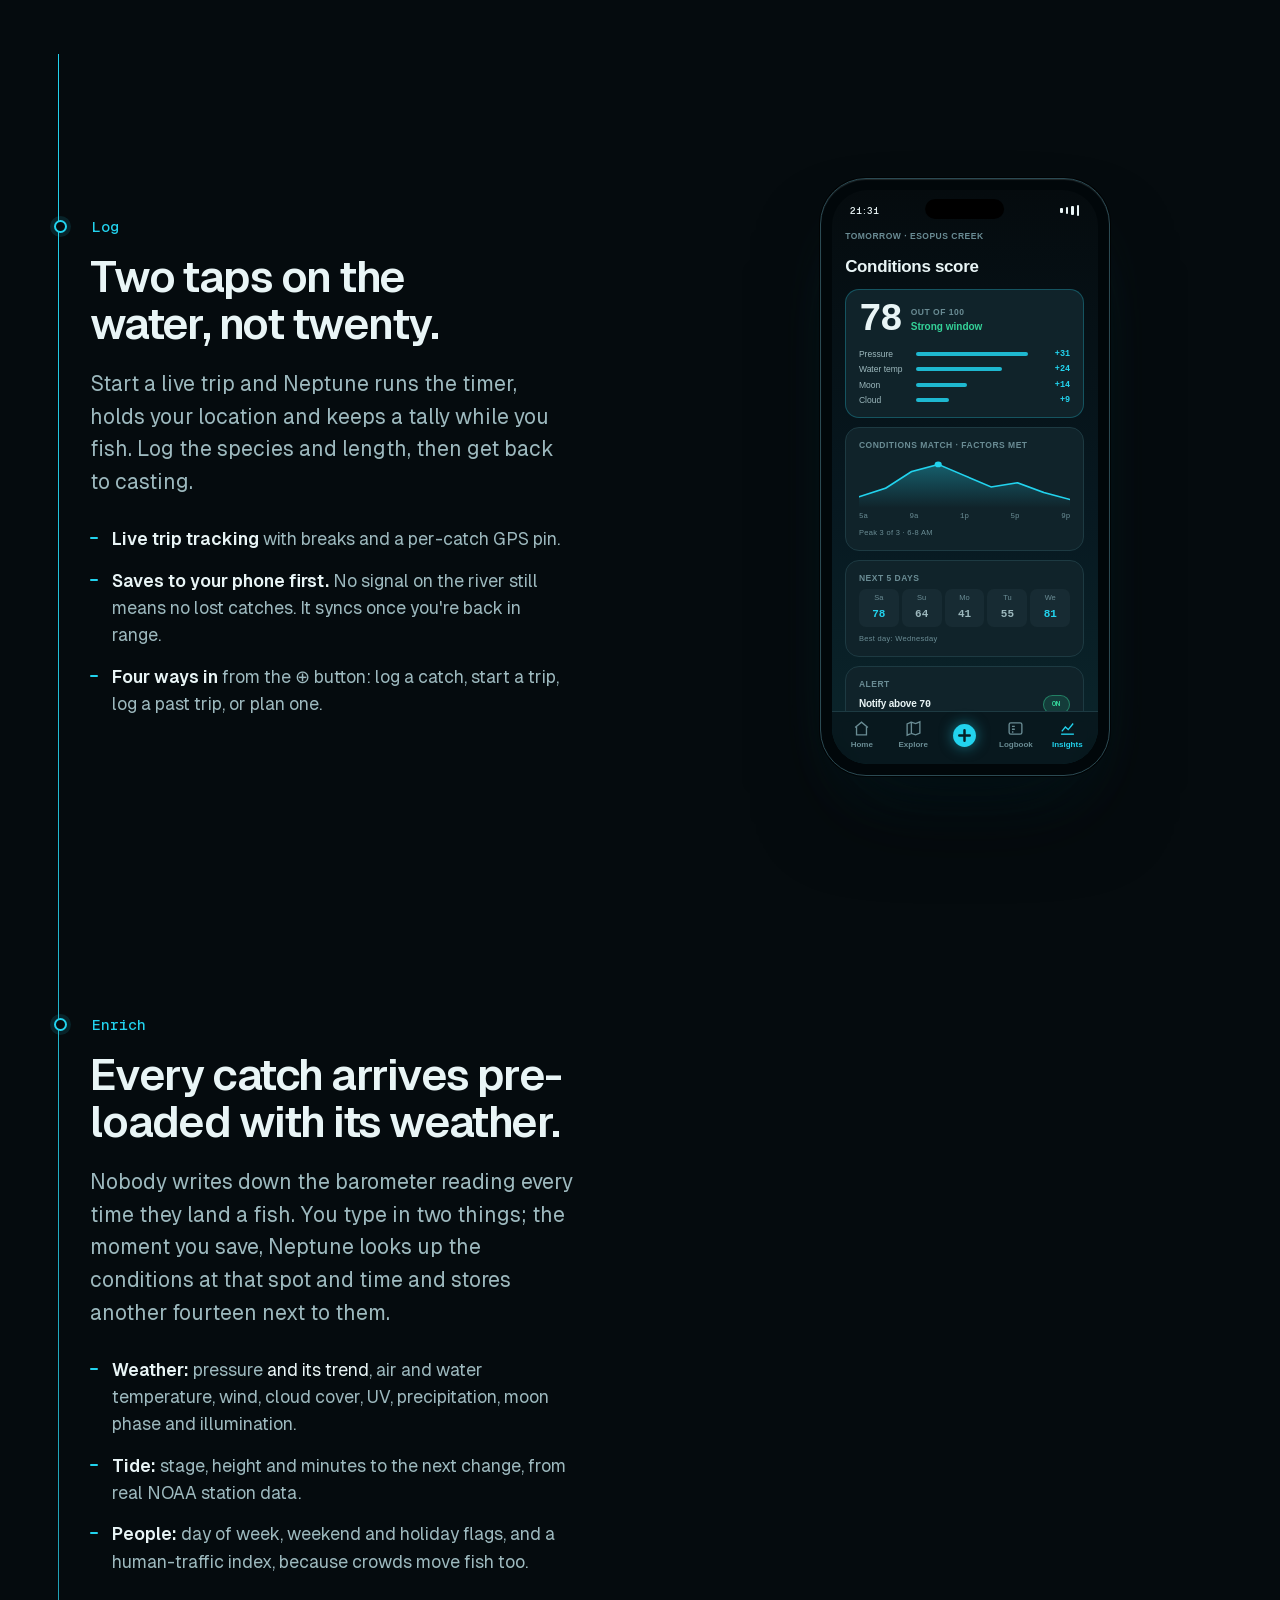
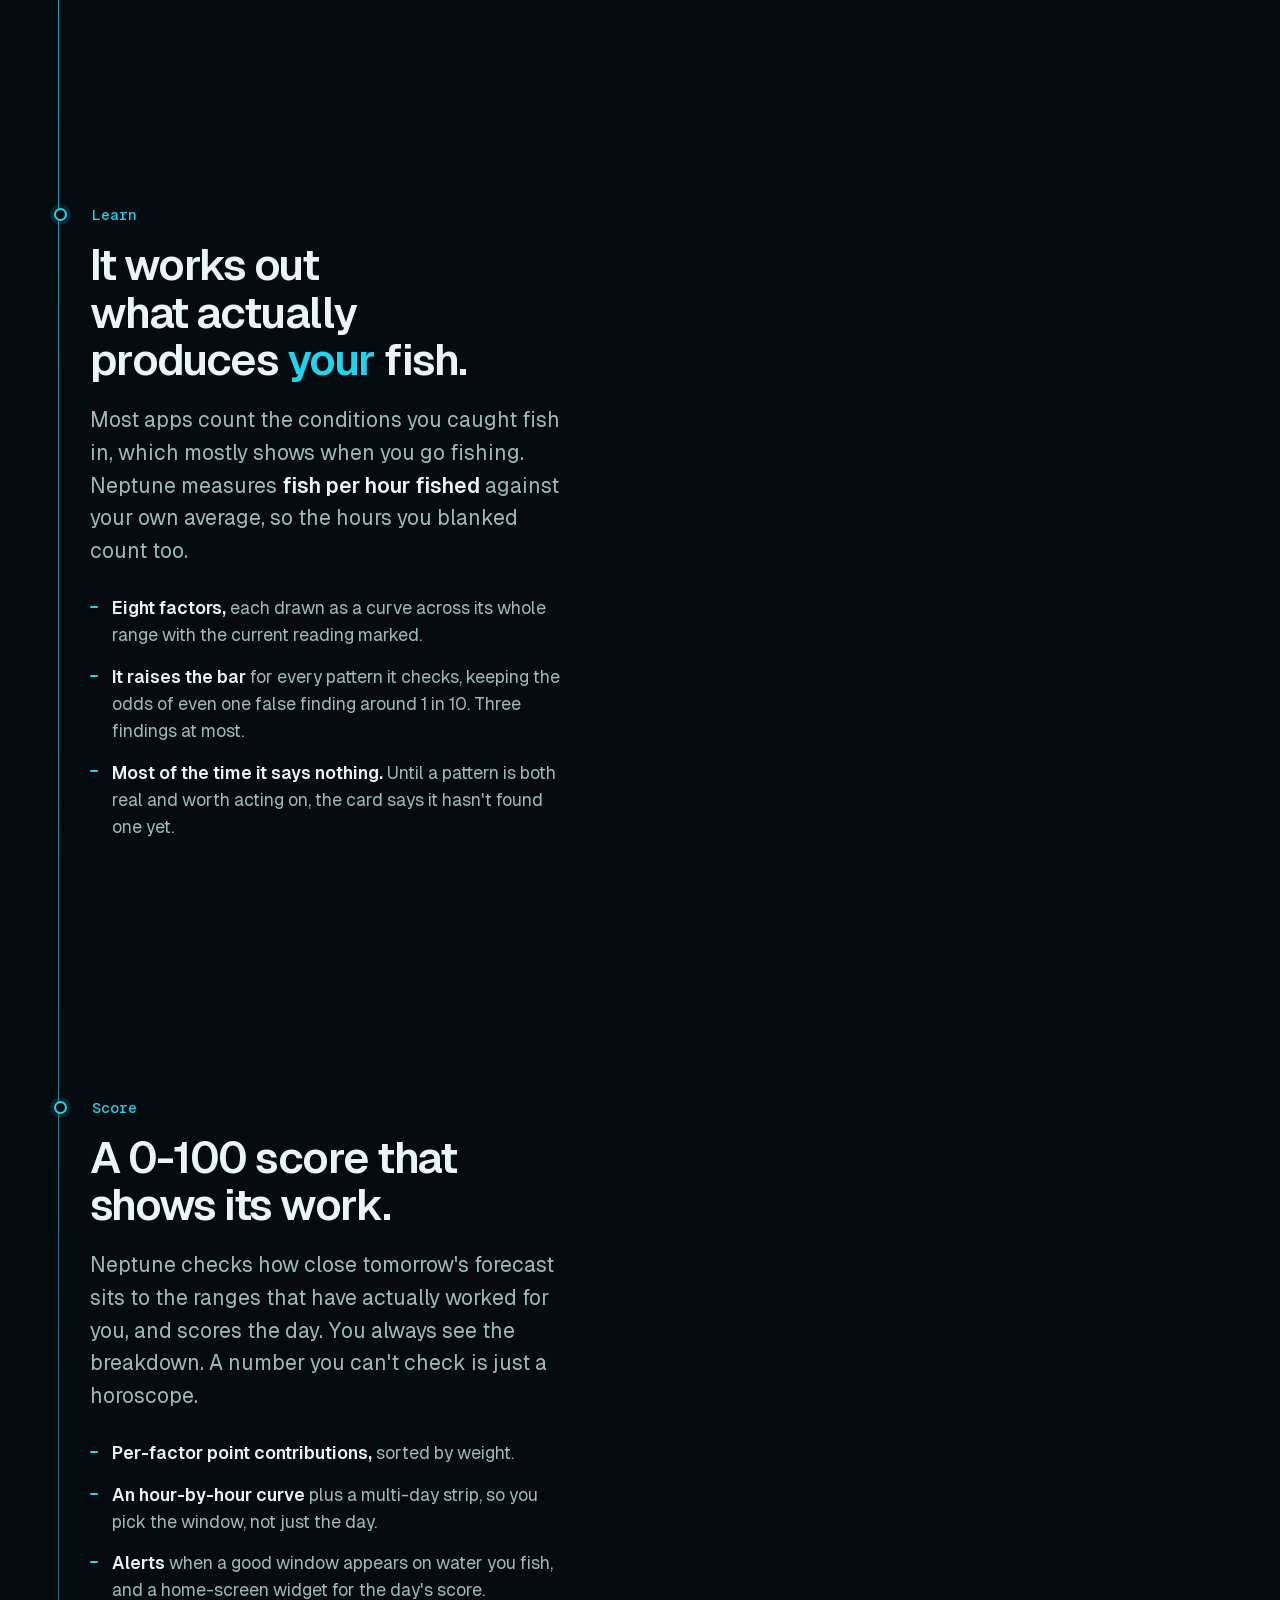
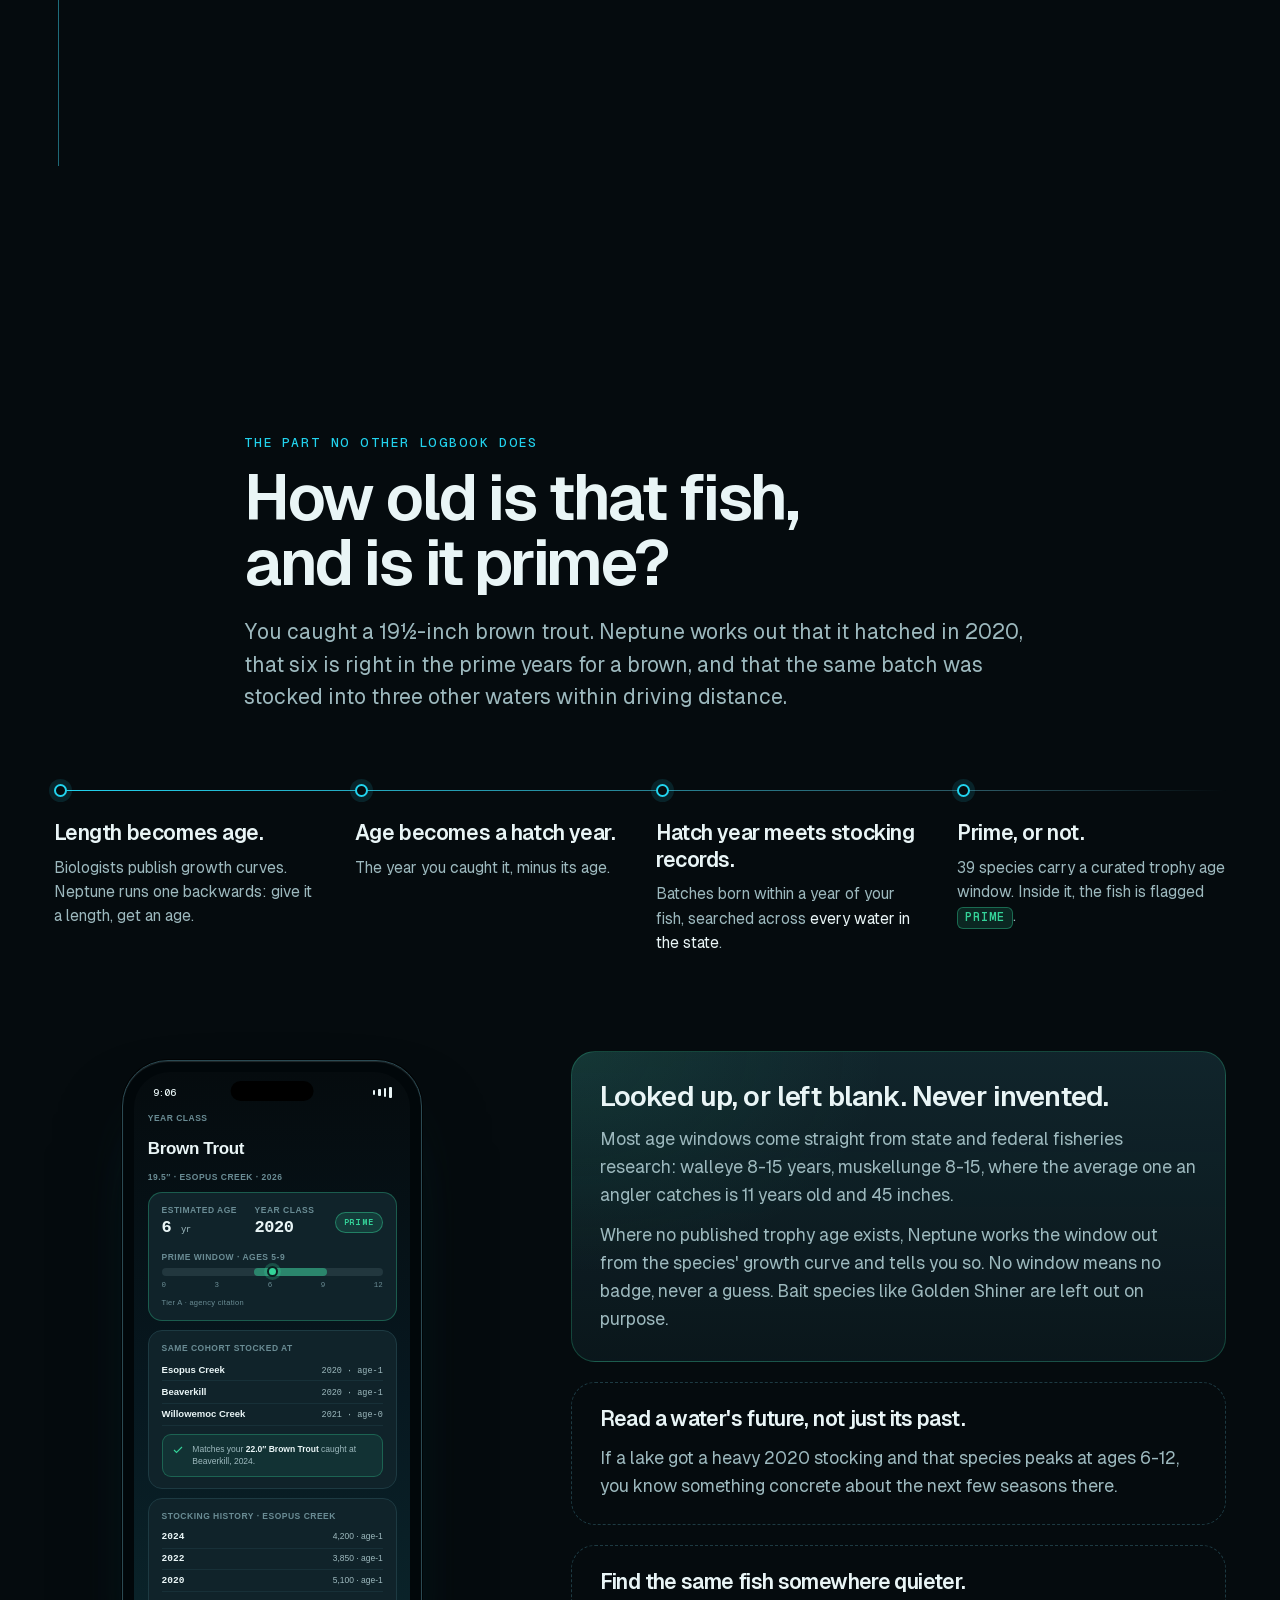
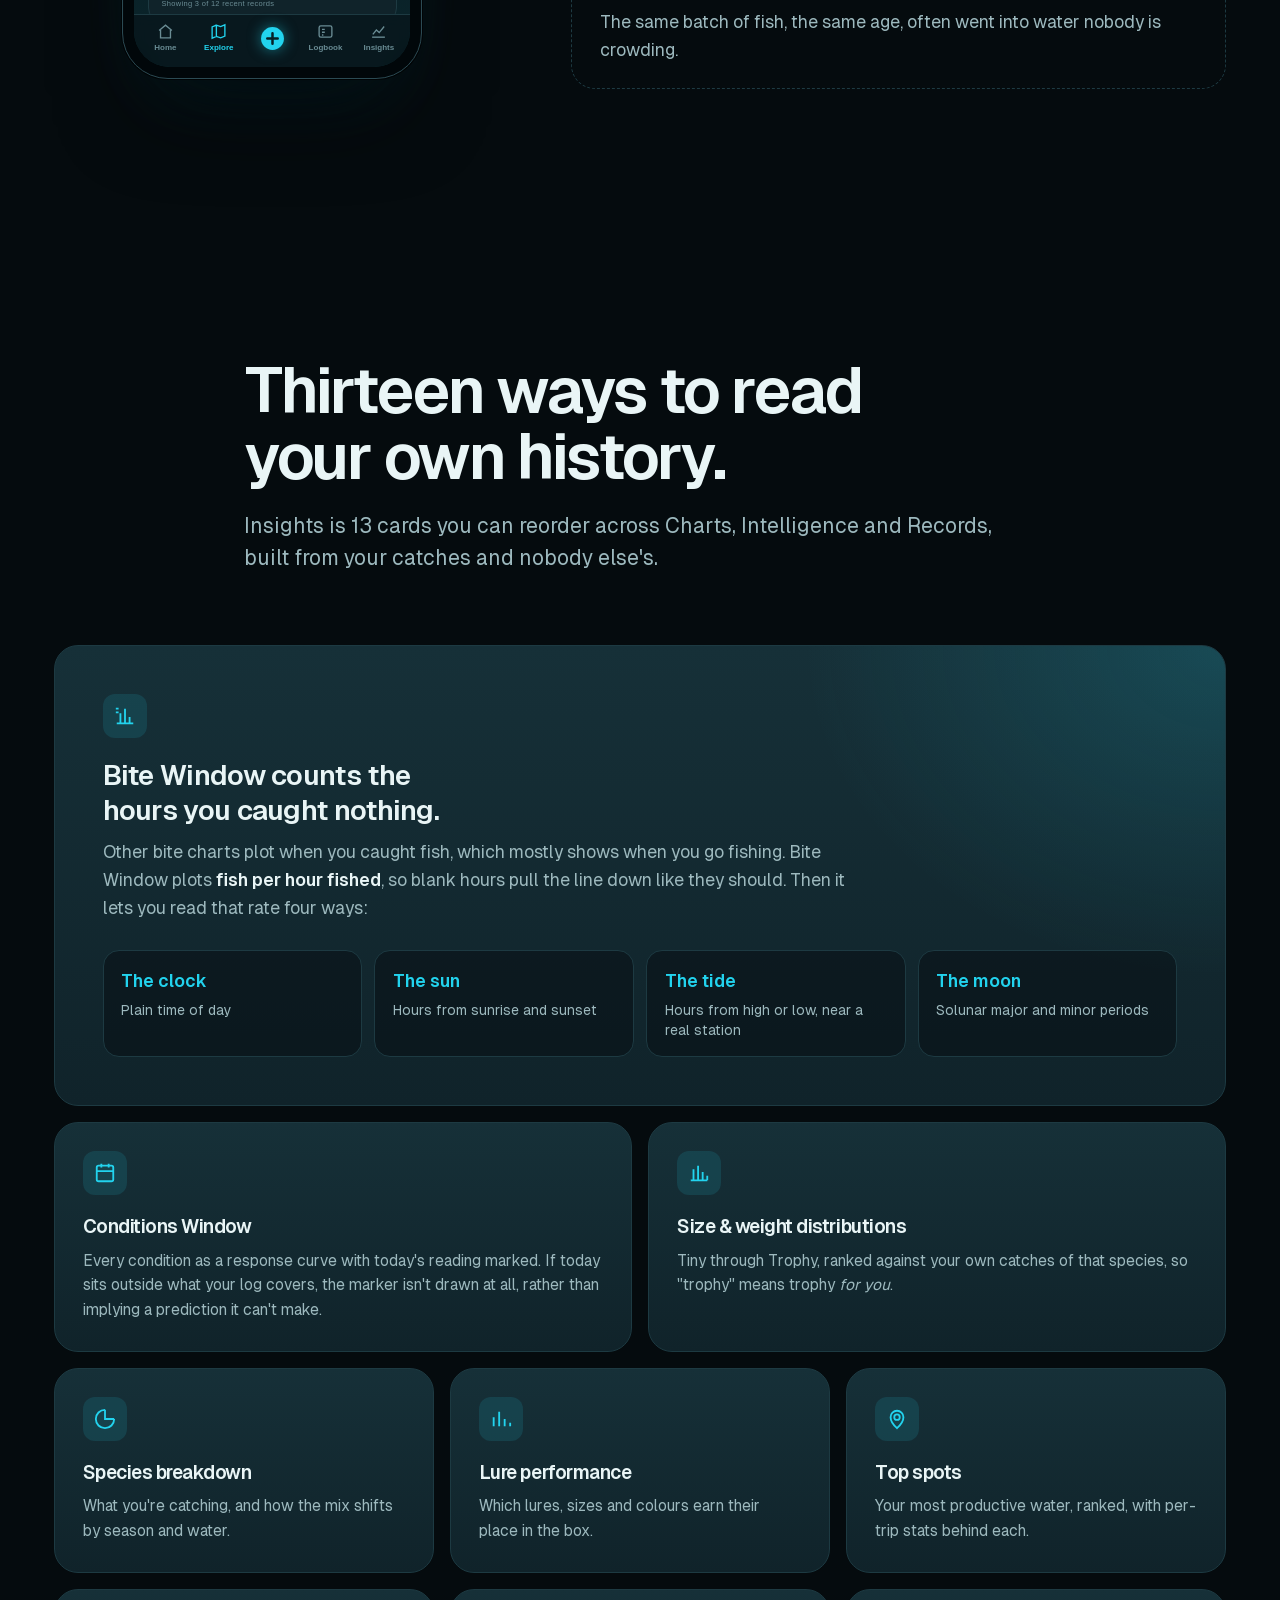
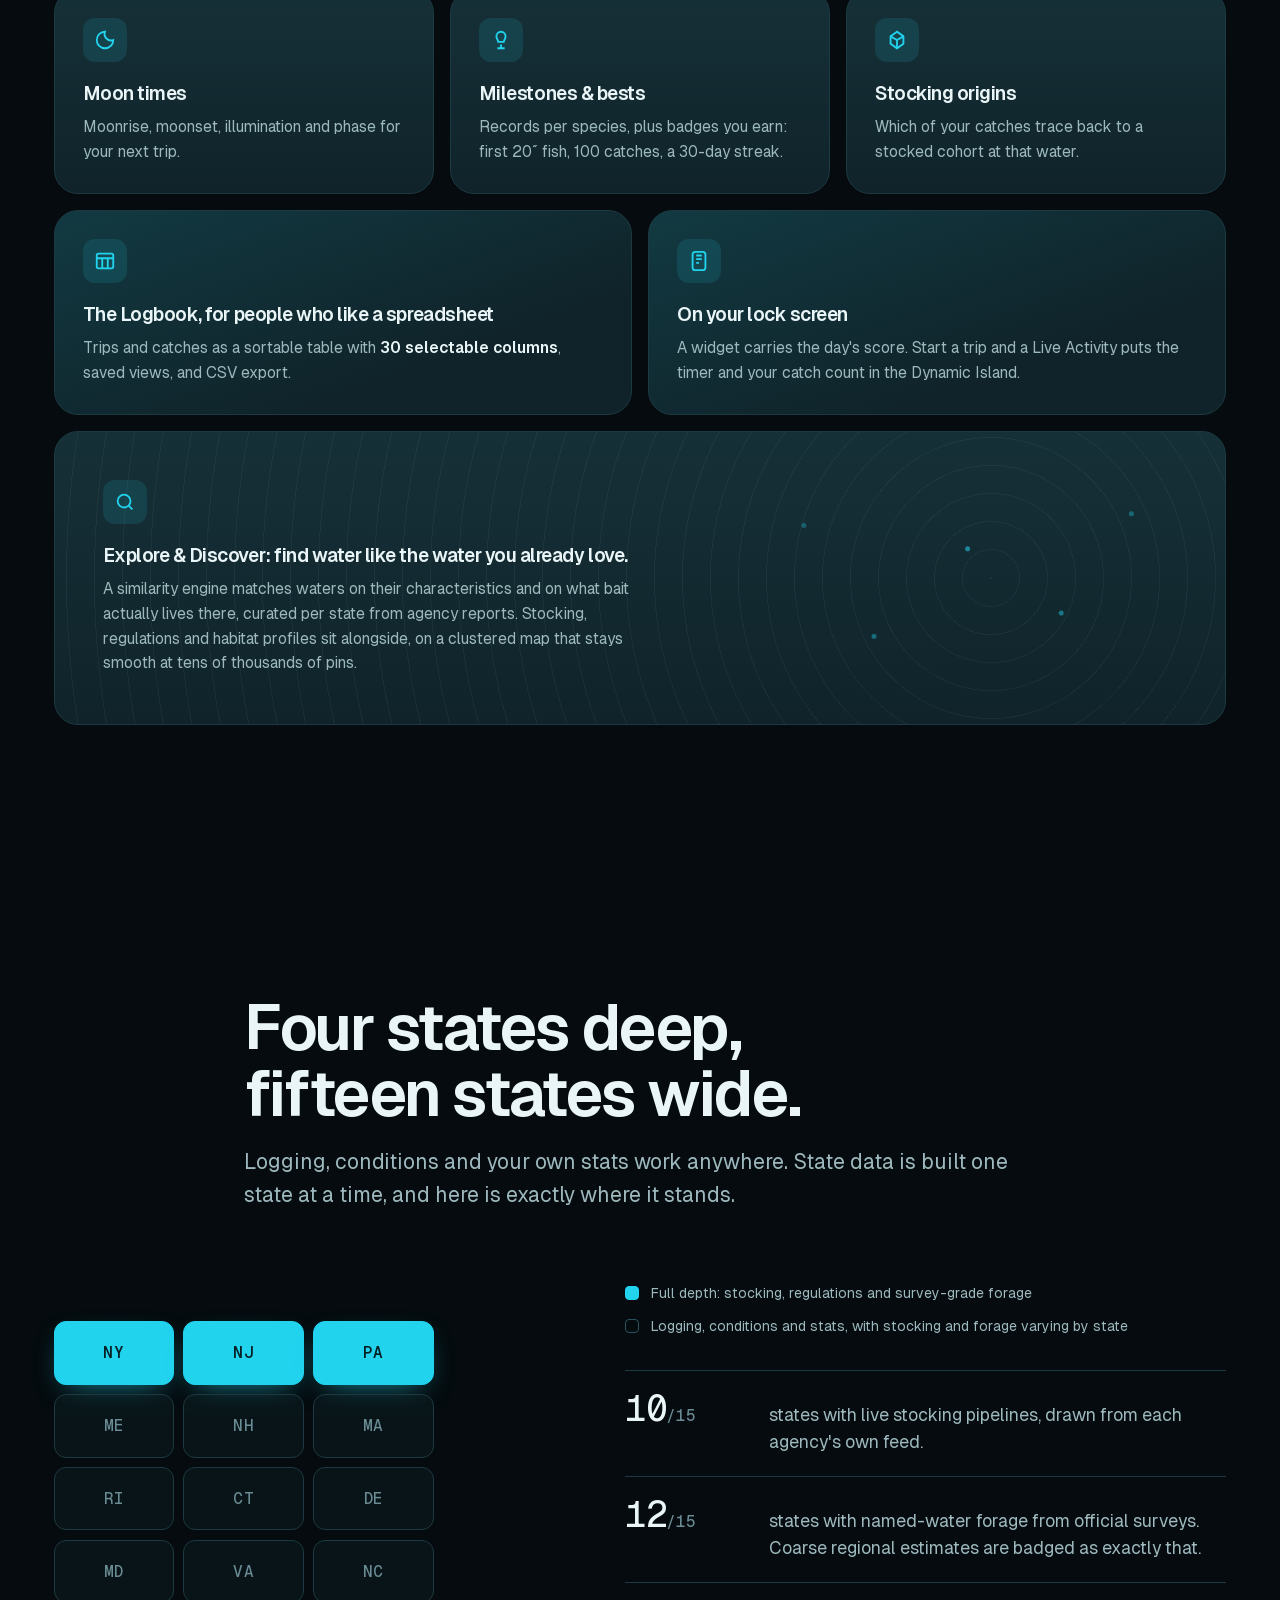
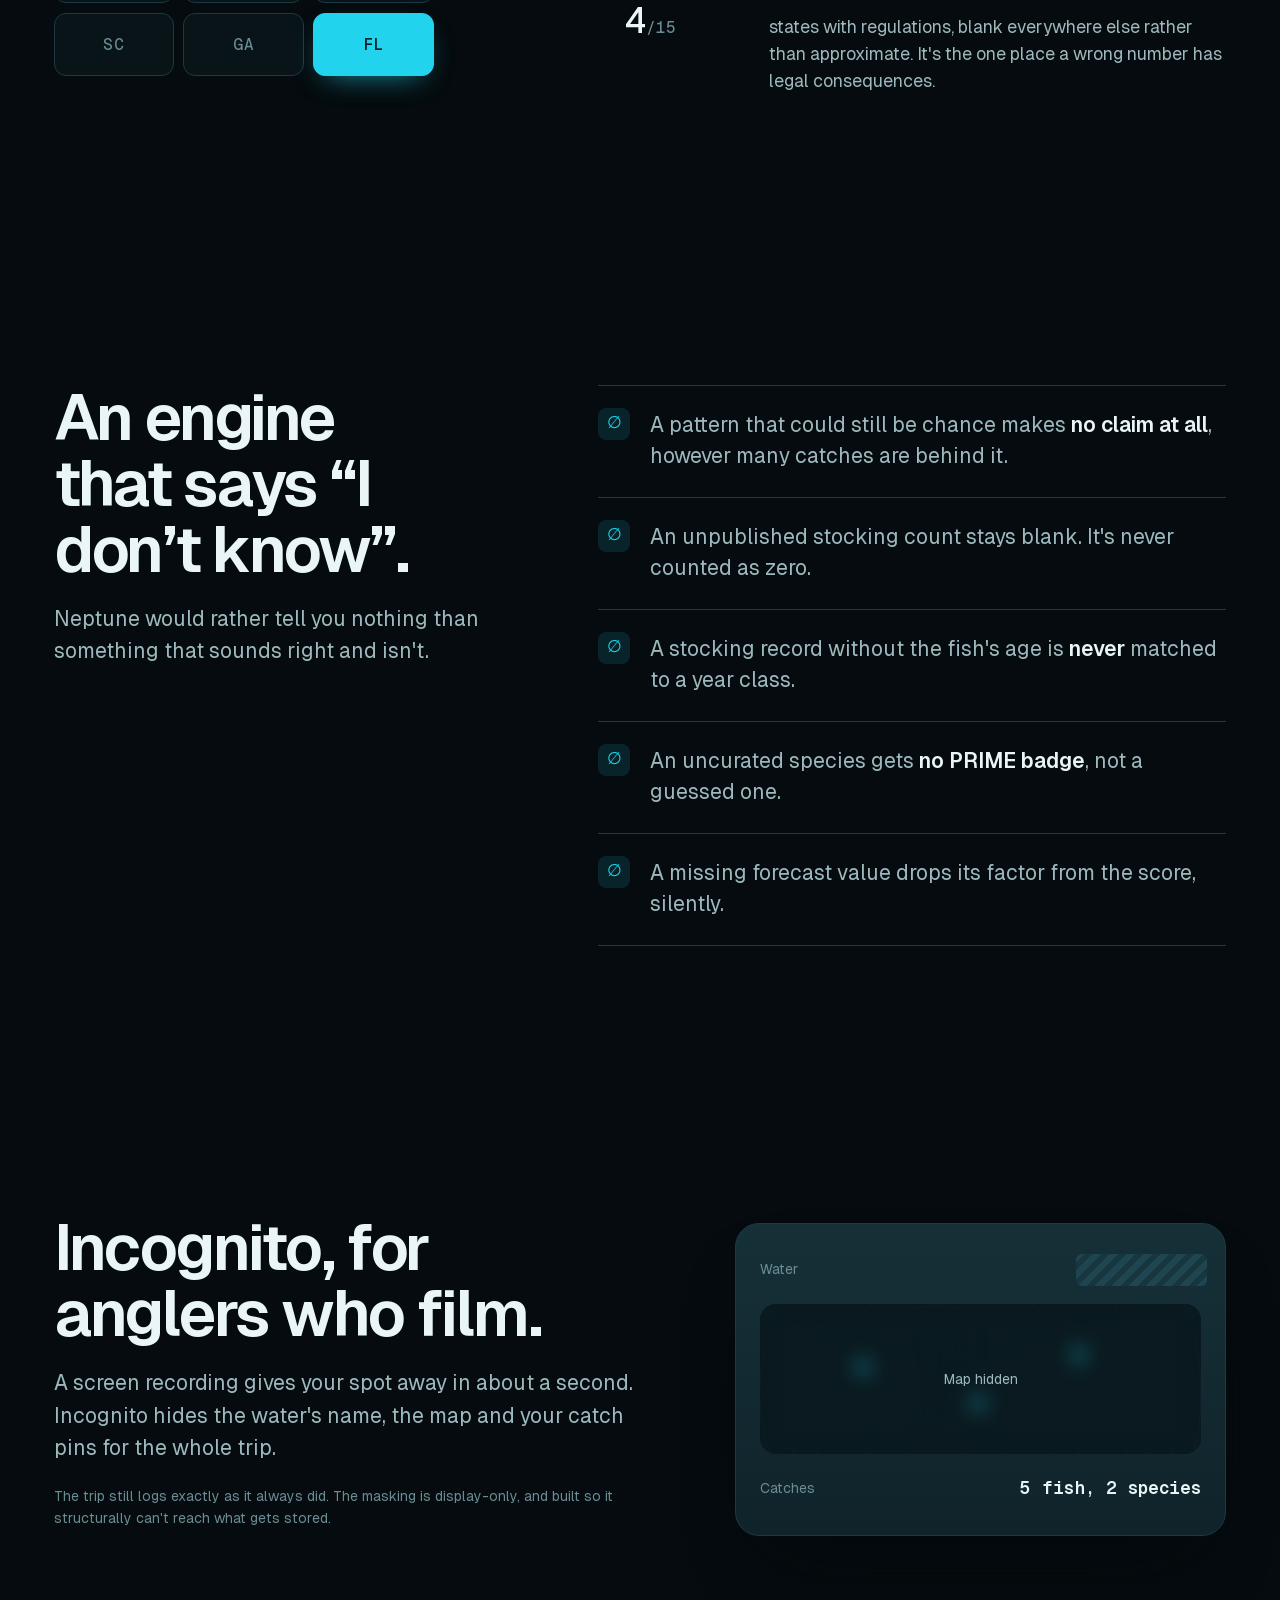
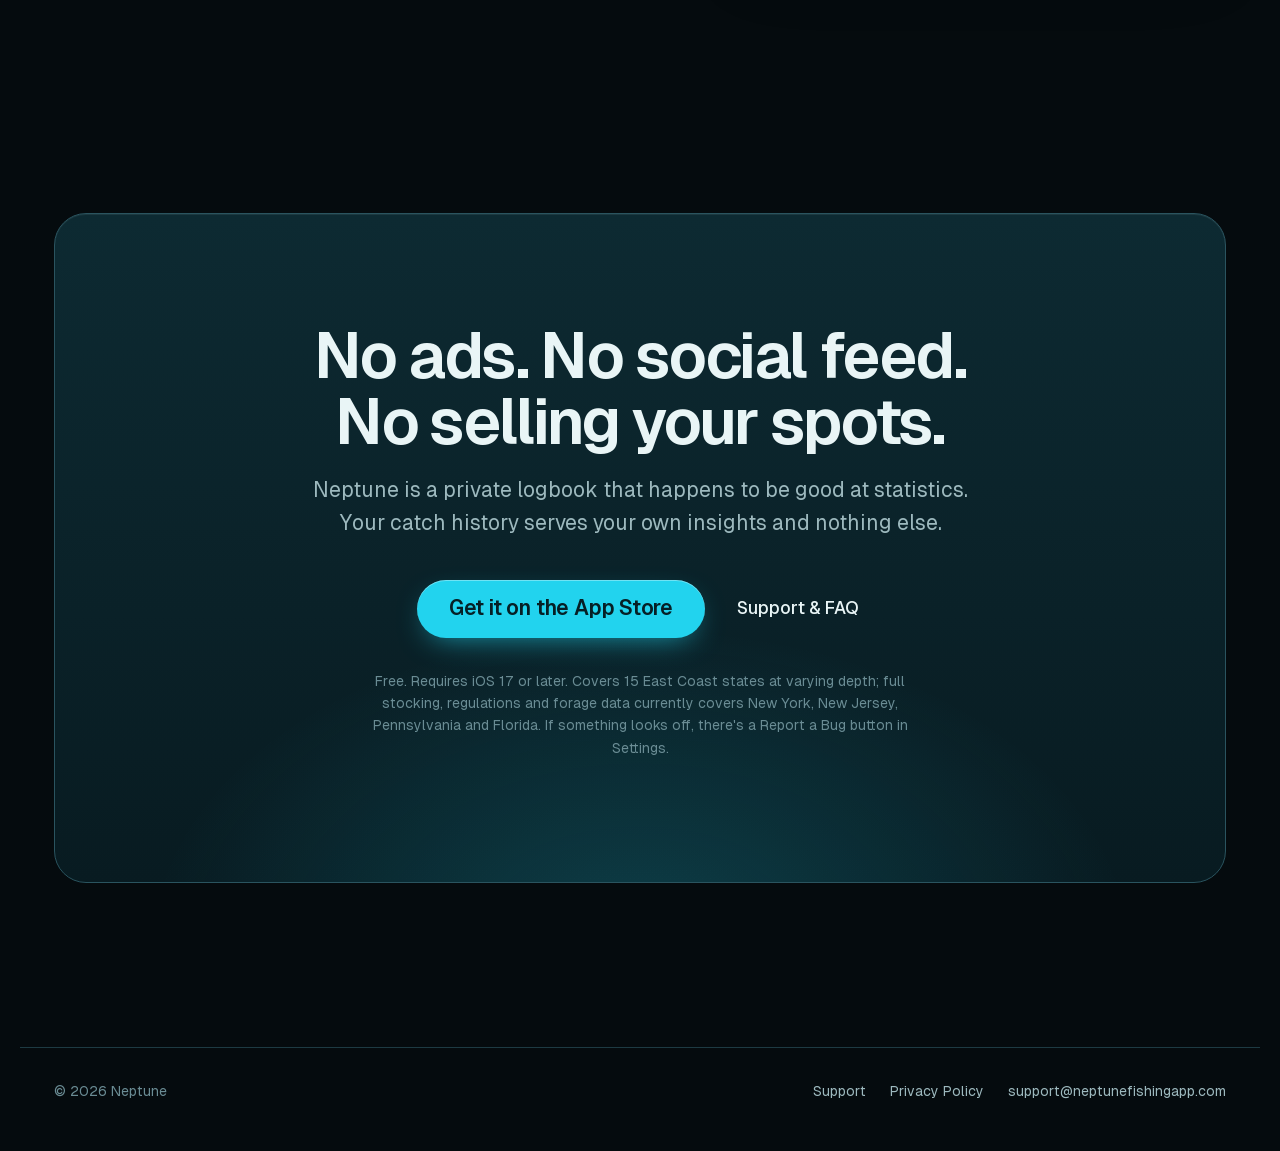
==== commit b041f83f: "feat: redesign the homepage around motion and a clearer read Same brand, same claims, same URLs. The" ====
--- a/index.html
+++ b/index.html
@@ -4,7 +4,7 @@
 <meta charset="UTF-8" />
 <meta name="viewport" content="width=device-width, initial-scale=1.0" />
 <title>Neptune: A fishing log with a memory</title>
-<meta name="description" content="A preview of Neptune, a native iOS fishing log that learns which conditions actually produce your fish, and classifies the year class of the ones you catch." />
+<meta name="description" content="Neptune is a native iOS fishing log that learns which conditions actually produce your fish, and works out the year class of the ones you catch." />
 <meta name="theme-color" content="#050b0e" />
 
 <meta property="og:title" content="Neptune: A fishing log with a memory" />
@@ -13,7 +13,10 @@
 <meta property="og:url" content="https://neptunefishingapp.com/" />
 
 <link rel="canonical" href="https://neptunefishingapp.com/" />
-<link rel="stylesheet" href="/assets/demo.css" />
+<link rel="preload" href="/assets/fonts/Geist-Variable.woff2" as="font" type="font/woff2" crossorigin />
+<link rel="stylesheet" href="/assets/site.css" />
+<script>document.documentElement.classList.add('js')</script>
+<script src="/assets/site.js" defer></script>
 </head>
 <body>
 <a class="skip-link" href="#main">Skip to content</a>
@@ -22,10 +25,10 @@
 <!-- header                                                                -->
 <!-- ===================================================================== -->
 <header class="site-header" id="siteHeader">
-  <div class="wrap">
-    <a class="wordmark" href="/">
+  <div class="wrap header-bar">
+    <a class="wordmark" href="/" aria-label="Neptune home">
       <!-- Recreation of the app icon: a sonar-waveform fish skeleton. -->
-      <svg class="mark" viewBox="0 0 100 100" role="img" aria-label="Neptune">
+      <svg class="mark" viewBox="0 0 100 100" aria-hidden="true">
         <g fill="var(--accent)">
           <ellipse cx="20" cy="34" rx="5.4" ry="8" transform="rotate(22 20 34)"/>
           <ellipse cx="31" cy="41" rx="6" ry="14" transform="rotate(22 31 41)"/>
@@ -35,7 +38,7 @@
           <path d="M71.5 61.5 L96 60.5 L83 86.5 L78.5 70.5 Z"/>
         </g>
       </svg>
-      NEPTUNE
+      Neptune
     </a>
     <nav class="nav" aria-label="Page sections">
       <a href="#walkthrough">Walkthrough</a>
@@ -44,12 +47,14 @@
       <a href="#coverage">Coverage</a>
       <a href="/support/">Support</a>
     </nav>
-    <!-- App Store href appears in THREE places: this sticky-header CTA, the
-         hero button, and the closing panel. Update them together. -->
+    <!-- App Store href appears in THREE places: this header CTA, the hero
+         button, and the closing panel. Update them together.
+         Deliberately a SIBLING of .nav, not a child: .nav is hidden on
+         narrow screens, and phones are exactly where the install link
+         has to stay visible. -->
     <a class="btn btn-primary btn-sm header-cta"
        href="https://apps.apple.com/app/id6786295290" target="_blank" rel="noopener">
-      <svg viewBox="0 0 24 24" fill="none" stroke="currentColor" stroke-width="2" stroke-linecap="round" stroke-linejoin="round" width="15" height="15" aria-hidden="true"><path d="M12 3v11"/><path d="m7.5 10.5 4.5 4.5 4.5-4.5"/><path d="M5 20h14"/></svg>
-      Get the <span class="cta-long">free </span>app
+      Get the app
     </a>
   </div>
 </header>
@@ -59,60 +64,37 @@
 <!-- ===================================================================== -->
 <!-- hero                                                                  -->
 <!-- ===================================================================== -->
-<section class="hero">
+<section class="hero" aria-labelledby="hero-title">
   <div class="wrap hero-grid">
-    <div>
-      <div class="badge-row">
-        <span class="badge"><span class="dot live" aria-hidden="true"></span>On the App Store</span>
-        <span class="badge">Native SwiftUI · iOS 17+</span>
-        <span class="badge">Offline-first</span>
-      </div>
-
-      <h1>Your logbook,<br />with a <em>memory</em>.</h1>
-
-      <p class="hero-lede">
-        Most fishing apps hand everyone the same generic bite forecast. Neptune
-        reads <strong>your own catch history</strong>, then tells you which
-        conditions actually put fish in your hands, and how old the fish you
-        just caught really is.
+    <div class="hero-copy">
+      <p class="hero-kicker load" style="--i:0">Free on the App Store for iPhone</p>
+
+      <h1 id="hero-title">
+        <span class="line"><span class="load" style="--i:1">Your logbook,</span></span>
+        <span class="line"><span class="load" style="--i:2">with a <em>memory</em>.</span></span>
+      </h1>
+
+      <p class="hero-lede load" style="--i:3">
+        Neptune learns which conditions actually put fish in your hands, and
+        how old the one you just caught really is.
       </p>
 
-      <div class="hero-actions">
+      <div class="hero-actions load" style="--i:4">
         <a class="btn btn-primary" href="https://apps.apple.com/app/id6786295290" target="_blank" rel="noopener">
           <svg viewBox="0 0 24 24" fill="none" stroke="currentColor" stroke-width="2" stroke-linecap="round" stroke-linejoin="round" width="18" height="18" aria-hidden="true"><path d="M12 3v11"/><path d="m7.5 10.5 4.5 4.5 4.5-4.5"/><path d="M5 20h14"/></svg>
           Get it on the App Store
         </a>
-        <a class="btn btn-ghost" href="#walkthrough">
+        <a class="text-link" href="#walkthrough">
           See how it works
-          <svg viewBox="0 0 24 24" fill="none" stroke="currentColor" stroke-width="2.2" stroke-linecap="round" stroke-linejoin="round" width="18" height="18" aria-hidden="true"><path d="M12 5v14M19 12l-7 7-7-7"/></svg>
+          <svg viewBox="0 0 24 24" fill="none" stroke="currentColor" stroke-width="2.2" stroke-linecap="round" stroke-linejoin="round" width="16" height="16" aria-hidden="true"><path d="M12 5v14M19 12l-7 7-7-7"/></svg>
         </a>
       </div>
-
-      <p class="hero-note">
-        Free on the <strong>App Store</strong>. Needs an iPhone on
-        iOS 17 or later. Covers 15 East Coast states. Screens below are faithful
-        recreations of the app's interface; the figures in them are
-        representative sample data.
-      </p>
-
-      <dl class="hero-stats">
-        <div>
-          <dt>Factors learned</dt>
-          <dd>7</dd>
-        </div>
-        <div>
-          <dt>Species aged</dt>
-          <dd>39</dd>
-        </div>
-        <div>
-          <dt>Insight cards</dt>
-          <dd>13</dd>
-        </div>
-      </dl>
-    </div>
-
-    <!-- ---------------- hero device: Home / today's score ---------------- -->
-    <div class="phone-stage reveal">
+    </div>
+
+    <figure class="hero-visual">
+      <div class="sonar" aria-hidden="true"><i></i><i></i><i></i></div>
+      <div class="tilt" id="heroTilt">
+        <div class="phone-wrap">
       <div class="phone">
         <div class="phone-screen">
           <div class="status-bar">
@@ -229,56 +211,74 @@
           </nav>
         </div>
       </div>
-    </div>
+        </div>
+        <div class="float-chip chip-a" aria-hidden="true">
+          <span class="prime-badge">PRIME</span>
+          <span>Age 6, hatched 2020</span>
+        </div>
+        <div class="float-chip chip-b" aria-hidden="true">
+          <b class="data">+31</b>
+          <span>Falling pressure</span>
+        </div>
+      </div>
+      <figcaption>Screens are recreations of the app. Figures are sample data.</figcaption>
+    </figure>
   </div>
 </section>
 
-<hr class="rule" />
-
-<!-- ===================================================================== -->
-<!-- walkthrough                                                           -->
+<!-- ===================================================================== -->
+<!-- numbers + species marquee                                             -->
+<!-- ===================================================================== -->
+<section class="numbers" aria-label="Neptune by the numbers">
+  <div class="wrap">
+    <dl class="num-grid">
+      <div class="num reveal" style="--i:0"><dd class="data" data-count="85644">85,644</dd><dt>water bodies mapped</dt></div>
+      <div class="num reveal" style="--i:1"><dd class="data" data-count="68830">68,830</dd><dt>stocking records</dt></div>
+      <div class="num reveal" style="--i:2"><dd class="data" data-count="1833">1,833</dd><dt>NOAA tide stations</dt></div>
+      <div class="num reveal" style="--i:3"><dd class="data" data-count="39">39</dd><dt>species with a prime age window</dt></div>
+    </dl>
+  </div>
+
+  <div class="marquee" aria-label="Some of the species Neptune knows">
+    <div class="marquee-track">
+      <ul><li>Brown Trout</li><li>Striped Bass</li><li>Largemouth Bass</li><li>Walleye</li><li>Brook Trout</li><li>Red Drum</li><li>Smallmouth Bass</li><li>Muskellunge</li><li>Summer Flounder</li><li>Rainbow Trout</li><li>Spotted Seatrout</li><li>Northern Pike</li><li>Bluefish</li><li>Lake Trout</li><li>Snook</li><li>Yellow Perch</li><li>Tautog</li><li>Chain Pickerel</li><li>Black Crappie</li><li>Tarpon</li><li>Channel Catfish</li><li>Bluegill</li></ul><ul aria-hidden="true"><li>Brown Trout</li><li>Striped Bass</li><li>Largemouth Bass</li><li>Walleye</li><li>Brook Trout</li><li>Red Drum</li><li>Smallmouth Bass</li><li>Muskellunge</li><li>Summer Flounder</li><li>Rainbow Trout</li><li>Spotted Seatrout</li><li>Northern Pike</li><li>Bluefish</li><li>Lake Trout</li><li>Snook</li><li>Yellow Perch</li><li>Tautog</li><li>Chain Pickerel</li><li>Black Crappie</li><li>Tarpon</li><li>Channel Catfish</li><li>Bluegill</li></ul>
+    </div>
+  </div>
+</section>
+
+<!-- ===================================================================== -->
+<!-- walkthrough: sticky phone, scrolling steps                            -->
 <!-- ===================================================================== -->
 <section class="section" id="walkthrough">
-  <div class="wrap">
-    <p class="eyebrow">The walkthrough</p>
+  <div class="wrap section-head reveal">
     <h2 class="section-title">One trip, end to end.</h2>
     <p class="section-lede">
-      The more you log, the more Neptune can tell you. Here's what happens to a
-      single fish, from the moment you tap it into the app to the point where
+      Follow a single fish from the moment you log it to the point where
       Neptune can tell you how old it is and which conditions produced it.
     </p>
   </div>
 
-  <!-- ------------------------------ step 01 ------------------------------ -->
-  <div class="wrap step reveal">
-    <div class="split">
-      <div class="step-copy">
-        <p class="step-num data">01 <span>Log</span></p>
+  <div class="wrap story" id="story">
+    <!-- Each .story-step is display:contents on wide screens, so its copy
+         lands in the left column and its phone stacks with the others in
+         one sticky cell on the right. On narrow screens it is a plain block
+         and the phone sits under its own copy. -->
+    <div class="story-step">
+      <div class="story-copy" data-step="0">
+        <p class="step-label">Log</p>
         <h3 class="step-title">Two taps on the water, not twenty.</h3>
         <p class="step-body">
-          Start a live trip and Neptune runs a timer, holds your location, and
-          keeps a running tally while you fish. Log the fish's species and
-          length, and you're back to casting. Taking a break pauses the clock.
-          Everything saves to your phone first, so no signal on the river still
-          means no lost catches. It syncs once you're back in range.
-        </p>
-        <ul class="feature-list">
-          <li>
-            <svg aria-hidden="true" viewBox="0 0 24 24" fill="none" stroke="currentColor" stroke-width="2"><circle cx="12" cy="12" r="9"/><path d="M12 7v5l3.5 2"/></svg>
-            <span><strong>Live trip tracking</strong> with elapsed time, breaks, and a per-catch GPS pin.</span>
-          </li>
-          <li>
-            <svg aria-hidden="true" viewBox="0 0 24 24" fill="none" stroke="currentColor" stroke-width="2"><path d="M21 12a9 9 0 1 1-3.2-6.9"/><path d="M21 3v5h-5"/></svg>
-            <span><strong>Offline-first writes.</strong> Log with no bars; sync reconciles later.</span>
-          </li>
-          <li>
-            <svg aria-hidden="true" viewBox="0 0 24 24" fill="none" stroke="currentColor" stroke-width="2"><path d="M12 3v18M3 12h18"/></svg>
-            <span><strong>Four ways in</strong> from the ⊕ button: log a catch, start a trip, log a past trip, or plan one.</span>
-          </li>
+          Start a live trip and Neptune runs the timer, holds your location
+          and keeps a tally while you fish. Log the species and length, then
+          get back to casting.
+        </p>
+        <ul class="points">
+          <li><strong>Live trip tracking</strong> with breaks and a per-catch GPS pin.</li>
+          <li><strong>Saves to your phone first.</strong> No signal on the river still means no lost catches. It syncs once you're back in range.</li>
+          <li><strong>Four ways in</strong> from the ⊕ button: log a catch, start a trip, log a past trip, or plan one.</li>
         </ul>
       </div>
-
-      <div class="split-visual phone-stage">
+      <div class="phone-wrap story-phone">
         <div class="phone">
           <div class="phone-screen">
             <div class="status-bar"><span>9:02</span><span class="glyphs" aria-hidden="true"><i class="bar" style="height:5px"></i><i class="bar" style="height:7px"></i><i class="bar" style="height:9px"></i><i class="bar" style="height:11px"></i></span></div>
@@ -342,41 +342,24 @@
         </div>
       </div>
     </div>
-  </div>
-
-  <!-- ------------------------------ step 02 ------------------------------ -->
-  <div class="wrap step reveal">
-    <div class="split reverse">
-      <div class="step-copy">
-        <p class="step-num data">02 <span>Enrich</span></p>
+
+    <div class="story-step">
+      <div class="story-copy" data-step="1">
+        <p class="step-label">Enrich</p>
         <h3 class="step-title">Every catch arrives pre-loaded with its weather.</h3>
         <p class="step-body">
-          Nobody writes down the barometer reading every time they land a fish.
-          So Neptune does it for you. The moment you save a catch, it looks up
-          the weather, water and tide conditions at that spot and time and
-          stores them with the fish.
-        </p>
-        <p class="step-body">
-          You typed in two things. Neptune saved another fourteen next to them,
-          and those are what make everything later possible.
-        </p>
-        <ul class="feature-list">
-          <li>
-            <svg aria-hidden="true" viewBox="0 0 24 24" fill="none" stroke="currentColor" stroke-width="2"><circle cx="12" cy="12" r="9"/><path d="M12 8v4l3 1.5"/></svg>
-            <span><strong>Auto-captured:</strong> barometric pressure <em>and its trend</em>, air and water temperature, wind speed and direction, cloud cover, UV index, precipitation, moon phase and illumination.</span>
-          </li>
-          <li>
-            <svg aria-hidden="true" viewBox="0 0 24 24" fill="none" stroke="currentColor" stroke-width="2"><path d="M3 14c2-2 4-2 6 0s4 2 6 0 4-2 6 0"/><path d="M3 8c2-2 4-2 6 0s4 2 6 0 4-2 6 0"/></svg>
-            <span><strong>Saltwater aware:</strong> tide stage, tide height, and minutes to the next tide change, from real NOAA station data.</span>
-          </li>
-          <li>
-            <svg aria-hidden="true" viewBox="0 0 24 24" fill="none" stroke="currentColor" stroke-width="2"><path d="M17 21v-2a4 4 0 0 0-4-4H6a4 4 0 0 0-4 4v2"/><circle cx="9.5" cy="7" r="4"/><path d="M22 21v-2a4 4 0 0 0-3-3.9"/></svg>
-            <span><strong>Pressure you can't measure:</strong> day of week, weekend and holiday flags, and a human-traffic index, because crowds move fish too.</span>
-          </li>
+          Nobody writes down the barometer reading every time they land a
+          fish. You type in two things; the moment you save, Neptune looks up
+          the conditions at that spot and time and stores another fourteen
+          next to them.
+        </p>
+        <ul class="points">
+          <li><strong>Weather:</strong> pressure <em>and its trend</em>, air and water temperature, wind, cloud cover, UV, precipitation, moon phase and illumination.</li>
+          <li><strong>Tide:</strong> stage, height and minutes to the next change, from real NOAA station data.</li>
+          <li><strong>People:</strong> day of week, weekend and holiday flags, and a human-traffic index, because crowds move fish too.</li>
         </ul>
       </div>
-
-      <div class="split-visual phone-stage">
+      <div class="phone-wrap story-phone">
         <div class="phone">
           <div class="phone-screen">
             <div class="status-bar"><span>9:04</span><span class="glyphs" aria-hidden="true"><i class="bar" style="height:5px"></i><i class="bar" style="height:7px"></i><i class="bar" style="height:9px"></i><i class="bar" style="height:11px"></i></span></div>
@@ -468,44 +451,24 @@
         </div>
       </div>
     </div>
-  </div>
-
-  <!-- ------------------------------ step 03 ------------------------------ -->
-  <div class="wrap step reveal">
-    <div class="split">
-      <div class="step-copy">
-        <p class="step-num data">03 <span>Learn</span></p>
+
+    <div class="story-step">
+      <div class="story-copy" data-step="2">
+        <p class="step-label">Learn</p>
         <h3 class="step-title">It works out what actually produces <em>your</em> fish.</h3>
         <p class="step-body">
-          Most apps look at the conditions you caught fish in and call the
-          common ones your best conditions. The trouble is that this mostly
-          tells you when you go fishing. If you only get out on Saturday
-          mornings, Saturday mornings will always look magic.
-        </p>
-        <p class="step-body">
-          Neptune divides by the time you put in instead. Every number is
-          <strong>fish per hour fished</strong>, compared against your own
-          average. The hours you fished and caught nothing count too, and that's
-          what stops your usual Saturday spot from looking better than it really
-          is.
-        </p>
-        <ul class="feature-list">
-          <li>
-            <svg aria-hidden="true" viewBox="0 0 24 24" fill="none" stroke="currentColor" stroke-width="2"><path d="M3 20h18"/><path d="M7 20V9M12 20V4M17 20v-7"/></svg>
-            <span><strong>Eight factors:</strong> barometric pressure <em>and its trend</em>, water temp, air temp, wind speed, cloud cover, precipitation, and moon illumination. Each one is drawn as a curve so you can see the whole range at a glance, with the current reading marked on it.</span>
-          </li>
-          <li>
-            <svg aria-hidden="true" viewBox="0 0 24 24" fill="none" stroke="currentColor" stroke-width="2"><path d="M9 11l3 3L22 4"/><path d="M21 12v7a2 2 0 0 1-2 2H5a2 2 0 0 1-2-2V5a2 2 0 0 1 2-2h11"/></svg>
-            <span><strong>It allows for how much it looked at.</strong> Check enough things and a couple will look meaningful by pure luck. Neptune keeps track of how many it checked and raises the bar accordingly, so the odds of it showing you even one false pattern stay around 1 in 10. It shows three findings at most.</span>
-          </li>
-          <li>
-            <svg aria-hidden="true" viewBox="0 0 24 24" fill="none" stroke="currentColor" stroke-width="2"><circle cx="11" cy="11" r="7"/><path d="M20 20l-4.3-4.3"/></svg>
-            <span><strong>Most of the time it says nothing.</strong> A pattern has to be both clear enough to be real and big enough to be worth acting on. Until one is, the card tells you it hasn't found anything yet, instead of showing you the best-looking noise.</span>
-          </li>
+          Most apps count the conditions you caught fish in, which mostly
+          shows when you go fishing. Neptune measures
+          <strong>fish per hour fished</strong> against your own average, so
+          the hours you blanked count too.
+        </p>
+        <ul class="points">
+          <li><strong>Eight factors,</strong> each drawn as a curve across its whole range with the current reading marked.</li>
+          <li><strong>It raises the bar</strong> for every pattern it checks, keeping the odds of even one false finding around 1 in 10. Three findings at most.</li>
+          <li><strong>Most of the time it says nothing.</strong> Until a pattern is both real and worth acting on, the card says it hasn't found one yet.</li>
         </ul>
       </div>
-
-      <div class="split-visual phone-stage">
+      <div class="phone-wrap story-phone">
         <div class="phone">
           <div class="phone-screen">
             <div class="status-bar"><span>21:30</span><span class="glyphs" aria-hidden="true"><i class="bar" style="height:5px"></i><i class="bar" style="height:7px"></i><i class="bar" style="height:9px"></i><i class="bar" style="height:11px"></i></span></div>
@@ -586,43 +549,23 @@
         </div>
       </div>
     </div>
-  </div>
-
-  <!-- ------------------------------ step 04 ------------------------------ -->
-  <div class="wrap step reveal">
-    <div class="split reverse">
-      <div class="step-copy">
-        <p class="step-num data">04 <span>Score</span></p>
+
+    <div class="story-step">
+      <div class="story-copy" data-step="3">
+        <p class="step-label">Score</p>
         <h3 class="step-title">A 0-100 score that shows its work.</h3>
         <p class="step-body">
-          Now point all of that at tomorrow's forecast. Neptune checks how
-          close each condition is to the range that has actually worked for you,
-          and gives the day a score out of 100. Conditions that matter more in
-          your history count for more.
-        </p>
-        <p class="step-body">
-          You always get to see the breakdown. If tomorrow scores 78, you can
-          see it's mostly the pressure and water temperature carrying it, and
-          decide for yourself whether you agree. A number you can't check is
-          just a horoscope.
-        </p>
-        <ul class="feature-list">
-          <li>
-            <svg aria-hidden="true" viewBox="0 0 24 24" fill="none" stroke="currentColor" stroke-width="2"><path d="M12 2v4M12 18v4M2 12h4M18 12h4"/><circle cx="12" cy="12" r="4"/></svg>
-            <span><strong>Per-factor point contributions</strong>, sorted by weight, the score is an explanation, not a verdict.</span>
-          </li>
-          <li>
-            <svg aria-hidden="true" viewBox="0 0 24 24" fill="none" stroke="currentColor" stroke-width="2"><path d="M3 17l6-6 4 4 8-8"/><path d="M21 7V3h-4"/></svg>
-            <span><strong>Hour-by-hour curve</strong> plus a multi-day forecast strip, so you can pick the window, not just the day.</span>
-          </li>
-          <li>
-            <svg aria-hidden="true" viewBox="0 0 24 24" fill="none" stroke="currentColor" stroke-width="2"><path d="M18 8A6 6 0 0 0 6 8c0 7-3 9-3 9h18s-3-2-3-9"/><path d="M10.3 21a2 2 0 0 0 3.4 0"/></svg>
-            <span><strong>Alerts</strong> when a genuinely good window appears on water you fish, and a home-screen widget for the day's score.</span>
-          </li>
+          Neptune checks how close tomorrow's forecast sits to the ranges that
+          have actually worked for you, and scores the day. You always see the
+          breakdown. A number you can't check is just a horoscope.
+        </p>
+        <ul class="points">
+          <li><strong>Per-factor point contributions,</strong> sorted by weight.</li>
+          <li><strong>An hour-by-hour curve</strong> plus a multi-day strip, so you pick the window, not just the day.</li>
+          <li><strong>Alerts</strong> when a good window appears on water you fish, and a home-screen widget for the day's score.</li>
         </ul>
       </div>
-
-      <div class="split-visual phone-stage">
+      <div class="phone-wrap story-phone">
         <div class="phone">
           <div class="phone-screen">
             <div class="status-bar"><span>21:31</span><span class="glyphs" aria-hidden="true"><i class="bar" style="height:5px"></i><i class="bar" style="height:7px"></i><i class="bar" style="height:9px"></i><i class="bar" style="height:11px"></i></span></div>
@@ -719,85 +662,47 @@
   </div>
 </section>
 
-<hr class="rule" />
-
-<!-- ===================================================================== -->
-<!-- step 05 / year class, the differentiator, given its own section      -->
-<!-- ===================================================================== -->
-<section class="section" id="year-class">
+<!-- ===================================================================== -->
+<!-- year class                                                            -->
+<!-- ===================================================================== -->
+<section class="section yc-section" id="year-class">
+  <div class="wrap section-head reveal">
+    <p class="eyebrow">The part no other logbook does</p>
+    <h2 class="section-title">How old is that fish, and is it&nbsp;prime?</h2>
+    <p class="section-lede">
+      You caught a 19½-inch brown trout. Neptune works out that it hatched in
+      2020, that six is right in the prime years for a brown, and that the same
+      batch was stocked into three other waters within driving distance.
+    </p>
+  </div>
+
   <div class="wrap">
-    <p class="eyebrow">05 · The part no other logbook does</p>
-    <h2 class="section-title">Year Class: how old is that fish, and is it&nbsp;prime?</h2>
-    <p class="section-lede">
-      You caught a 19½-inch brown trout. Most apps write down the length and
-      stop there. Neptune works out that the fish hatched in 2020, so it's six
-      years old, that six is right in the prime years for a brown trout, and
-      that the same batch of fish was stocked into three other waters within
-      driving distance.
-    </p>
-  </div>
-
-  <div class="wrap step reveal">
-    <div class="split">
-      <div class="step-copy">
-        <h3 class="step-title" style="font-size:var(--text-lg);margin-bottom:1.5rem">How it gets there</h3>
-        <ol class="chain">
-          <li>
-            <span class="chain-num data">1</span>
-            <div>
-              <b>Length becomes age.</b>
-              Fish of a given species grow at a fairly predictable rate, and
-              biologists have published those growth curves. Neptune runs one
-              backwards: give it a length, it gives you an age.
-            </div>
-          </li>
-          <li>
-            <span class="chain-num data">2</span>
-            <div>
-              <b>Age becomes a hatch year.</b>
-              Take the year you caught it, subtract the age, and you have the
-              year that fish was born.
-            </div>
-          </li>
-          <li>
-            <span class="chain-num data">3</span>
-            <div>
-              <b>That year gets matched to stocking records.</b>
-              State records say when a batch of fish was stocked and how old
-              they were, so the same subtraction gives each batch a birth year
-              too. Neptune looks for batches born within a year of your fish,
-              and it searches <em>every water in the state</em>, not just the
-              one you were standing in.
-            </div>
-          </li>
-          <li>
-            <span class="chain-num data">4</span>
-            <div>
-              <b>Prime, or not.</b>
-              39 species carry a curated trophy-potential age window. If the
-              fish's age falls inside its species' window, it's flagged
-              <span class="prime-inline">PRIME</span>.
-            </div>
-          </li>
-        </ol>
-
-        <div class="note-card">
-          <svg viewBox="0 0 24 24" fill="none" stroke="currentColor" stroke-width="2" aria-hidden="true"><path d="M12 22s8-4 8-10V5l-8-3-8 3v7c0 6 8 10 8 10z"/><path d="M9 12l2 2 4-4"/></svg>
-          <div>
-            <b>Looked up, or left blank. Never invented.</b>
-            Most of these age ranges come straight from state and federal
-            fisheries research (walleye 8-15 years, muskellunge 8-15, where the
-            average one an angler catches is 11 years old and 45 inches). When
-            no published trophy age exists for a species, Neptune works the
-            range out from that species' growth curve and tells you that's what
-            it did. If there's no range for a species, you get no badge at all
-            rather than a guess. Bait species like Golden Shiner are left out on
-            purpose, since nobody is out chasing a trophy shiner.
-          </div>
-        </div>
-      </div>
-
-      <div class="split-visual phone-stage">
+    <ol class="chain reveal" id="chain">
+      <li style="--i:0">
+        <span class="chain-dot" aria-hidden="true"></span>
+        <b>Length becomes age.</b>
+        <p>Biologists publish growth curves. Neptune runs one backwards: give it a length, get an age.</p>
+      </li>
+      <li style="--i:1">
+        <span class="chain-dot" aria-hidden="true"></span>
+        <b>Age becomes a hatch year.</b>
+        <p>The year you caught it, minus its age.</p>
+      </li>
+      <li style="--i:2">
+        <span class="chain-dot" aria-hidden="true"></span>
+        <b>Hatch year meets stocking records.</b>
+        <p>Batches born within a year of your fish, searched across <em>every water in the state</em>.</p>
+      </li>
+      <li style="--i:3">
+        <span class="chain-dot" aria-hidden="true"></span>
+        <b>Prime, or not.</b>
+        <p>39 species carry a curated trophy age window. Inside it, the fish is flagged <span class="prime-inline">PRIME</span>.</p>
+      </li>
+    </ol>
+  </div>
+
+  <div class="wrap yc-split">
+    <div class="phone-wrap yc-phone reveal">
         <div class="phone">
           <div class="phone-screen">
             <div class="status-bar"><span>9:06</span><span class="glyphs" aria-hidden="true"><i class="bar" style="height:5px"></i><i class="bar" style="height:7px"></i><i class="bar" style="height:9px"></i><i class="bar" style="height:11px"></i></span></div>
@@ -875,307 +780,272 @@
           </nav>
           </div>
         </div>
-      </div>
-    </div>
-  </div>
-
-  <div class="wrap">
-    <div class="why-grid reveal">
-      <div class="why-card">
-        <p class="eyebrow" style="margin-bottom:0.6rem">Why it matters</p>
-        <h3>Read a water body's future, not just its past.</h3>
+    </div>
+
+    <div class="yc-copy">
+      <div class="note reveal">
+        <h3>Looked up, or left blank. Never invented.</h3>
+        <p>
+          Most age windows come straight from state and federal fisheries
+          research: walleye 8-15 years, muskellunge 8-15, where the average one
+          an angler catches is 11 years old and 45 inches.
+        </p>
+        <p>
+          Where no published trophy age exists, Neptune works the window out
+          from the species' growth curve and tells you so. No window means no
+          badge, never a guess. Bait species like Golden Shiner are left out on
+          purpose.
+        </p>
+      </div>
+
+      <div class="why reveal">
+        <h3>Read a water's future, not just its past.</h3>
         <p>
           If a lake got a heavy 2020 stocking and that species peaks at ages
           6-12, you know something concrete about the next few seasons there.
-          Stocking numbers alone don't tell you that; age does.
-        </p>
-      </div>
-      <div class="why-card">
-        <p class="eyebrow" style="margin-bottom:0.6rem">Why it matters</p>
+        </p>
+      </div>
+      <div class="why reveal">
         <h3>Find the same fish somewhere quieter.</h3>
         <p>
-          Cross-water-body cohort matching means the well-known river isn't your
-          only option. The same batch of fish, the same age, often went into
-          water nobody is crowding.
+          The same batch of fish, the same age, often went into water nobody
+          is crowding.
         </p>
       </div>
     </div>
   </div>
 </section>
 
-<hr class="rule" />
-
 <!-- ===================================================================== -->
 <!-- insights bento                                                        -->
 <!-- ===================================================================== -->
 <section class="section" id="insights">
-  <div class="wrap">
-    <p class="eyebrow">Your statistics</p>
+  <div class="wrap section-head reveal">
     <h2 class="section-title">Thirteen ways to read your own history.</h2>
     <p class="section-lede">
-      Insights isn't one fixed dashboard. It's 13 cards you can reorder to suit
-      you, split into Charts, Intelligence and Records, with your favourites
-      pinned to the home screen. All of them are built from your catches and
-      nobody else's. There used to be 22, but several were answering the same
-      question in slightly different ways and sometimes contradicting each
-      other, so we kept the ones that answer it best.
+      Insights is 13 cards you can reorder across Charts, Intelligence and
+      Records, built from your catches and nobody else's.
     </p>
-
-    <div class="bento">
+  </div>
+
+  <div class="wrap">
+    <div class="bento" id="bento">
       <!-- Given the full row: the blank-day comparison is the most
            statistically unusual thing in the app. -->
-      <div class="tile full reveal">
-        <div class="tile-icon">
-          <svg aria-hidden="true" viewBox="0 0 24 24" fill="none" stroke="currentColor" stroke-width="2"><path d="M3 20h18"/><path d="M7 20V9M12 20V4M17 20v-7"/><path d="M2 4h3M2 8h3"/></svg>
-        </div>
-        <h3>Bite Window: the only card that counts the hours you caught nothing</h3>
-        <p style="max-width:78ch">
+      <article class="tile full tile-feature reveal">
+        <div class="tile-icon"><svg aria-hidden="true" viewBox="0 0 24 24" fill="none" stroke="currentColor" stroke-width="2"><path d="M3 20h18"/><path d="M7 20V9M12 20V4M17 20v-7"/><path d="M2 4h3M2 8h3"/></svg></div>
+        <h3>Bite Window counts the hours you caught nothing.</h3>
+        <p>
           Other bite charts plot when you caught fish, which mostly shows when
-          you go fishing. Bite Window plots
-          <strong>fish per hour fished</strong>, so the hours you blanked pull
-          the line down like they should. It also doesn't assume the clock is
-          the right way to look at it. You can chart the same rate against
-          <strong>the clock, the sun</strong> (hours before and after sunrise or
-          sunset, since fish feed to the light rather than to 6&nbsp;AM),
-          <strong>the tide</strong> (hours either side of the nearest high or
-          low, shown only where there's a real tide station nearby), or
-          <strong>the moon</strong> (the solunar major and minor periods).
-          Narrow it to one species, season or water and the rate is recalculated
-          for just those trips.
-        </p>
-      </div>
-
-      <div class="tile wide reveal">
-        <div class="tile-icon">
-          <svg aria-hidden="true" viewBox="0 0 24 24" fill="none" stroke="currentColor" stroke-width="2"><rect x="3" y="4" width="18" height="17" rx="2"/><path d="M8 2v4M16 2v4M3 10h18"/></svg>
-        </div>
+          you go fishing. Bite Window plots <strong>fish per hour fished</strong>,
+          so blank hours pull the line down like they should. Then it lets you
+          read that rate four ways:
+        </p>
+        <ul class="lenses">
+          <li><b>The clock</b><span>Plain time of day</span></li>
+          <li><b>The sun</b><span>Hours from sunrise and sunset</span></li>
+          <li><b>The tide</b><span>Hours from high or low, near a real station</span></li>
+          <li><b>The moon</b><span>Solunar major and minor periods</span></li>
+        </ul>
+      </article>
+
+      <article class="tile wide reveal">
+        <div class="tile-icon"><svg aria-hidden="true" viewBox="0 0 24 24" fill="none" stroke="currentColor" stroke-width="2"><rect x="3" y="4" width="18" height="17" rx="2"/><path d="M8 2v4M16 2v4M3 10h18"/></svg></div>
         <h3>Conditions Window</h3>
         <p>
-          Every condition as a response curve across its whole range, with the
-          current reading marked on it, and the marker refuses to be drawn when
-          today sits outside the range your log actually covers, rather than
-          clamping to the end and implying a prediction it can't make.
-        </p>
-      </div>
-
-      <div class="tile wide reveal">
-        <div class="tile-icon">
-          <svg aria-hidden="true" viewBox="0 0 24 24" fill="none" stroke="currentColor" stroke-width="2"><path d="M3 20h18"/><path d="M6 20V8M11 20V4M16 20v-9M21 20v-5"/></svg>
-        </div>
+          Every condition as a response curve with today's reading marked. If
+          today sits outside what your log covers, the marker isn't drawn at
+          all, rather than implying a prediction it can't make.
+        </p>
+      </article>
+
+      <article class="tile wide reveal">
+        <div class="tile-icon"><svg aria-hidden="true" viewBox="0 0 24 24" fill="none" stroke="currentColor" stroke-width="2"><path d="M3 20h18"/><path d="M6 20V8M11 20V4M16 20v-9M21 20v-5"/></svg></div>
         <h3>Size &amp; weight distributions</h3>
         <p>
-          Tiny through Trophy, ranked by percentile against your own catches of
-          that same species, so "trophy" means trophy <em>for you</em>, and a
-          20&Prime; pickerel isn't judged against a 20&Prime; bass.
-        </p>
-      </div>
-
-      <div class="tile reveal">
-        <div class="tile-icon">
-          <svg aria-hidden="true" viewBox="0 0 24 24" fill="none" stroke="currentColor" stroke-width="2"><path d="M12 2a10 10 0 1 0 10 10"/><path d="M12 2v10h10"/></svg>
-        </div>
+          Tiny through Trophy, ranked against your own catches of that species,
+          so "trophy" means trophy <em>for you</em>.
+        </p>
+      </article>
+
+      <article class="tile reveal">
+        <div class="tile-icon"><svg aria-hidden="true" viewBox="0 0 24 24" fill="none" stroke="currentColor" stroke-width="2"><path d="M12 2a10 10 0 1 0 10 10"/><path d="M12 2v10h10"/></svg></div>
         <h3>Species breakdown</h3>
         <p>What you're catching, and how the mix shifts by season and water.</p>
-      </div>
-
-      <div class="tile reveal">
-        <div class="tile-icon">
-          <svg aria-hidden="true" viewBox="0 0 24 24" fill="none" stroke="currentColor" stroke-width="2"><path d="M4 20V10M10 20V4M16 20v-8M22 20v-4"/></svg>
-        </div>
+      </article>
+      <article class="tile reveal">
+        <div class="tile-icon"><svg aria-hidden="true" viewBox="0 0 24 24" fill="none" stroke="currentColor" stroke-width="2"><path d="M4 20V10M10 20V4M16 20v-8M22 20v-4"/></svg></div>
         <h3>Lure performance</h3>
-        <p>Which lures, sizes, and colours earn their place in the box.</p>
-      </div>
-
-      <div class="tile reveal">
-        <div class="tile-icon">
-          <svg aria-hidden="true" viewBox="0 0 24 24" fill="none" stroke="currentColor" stroke-width="2"><circle cx="12" cy="10" r="3"/><path d="M12 22s7-6.4 7-12a7 7 0 1 0-14 0c0 5.6 7 12 7 12z"/></svg>
-        </div>
+        <p>Which lures, sizes and colours earn their place in the box.</p>
+      </article>
+      <article class="tile reveal">
+        <div class="tile-icon"><svg aria-hidden="true" viewBox="0 0 24 24" fill="none" stroke="currentColor" stroke-width="2"><circle cx="12" cy="10" r="3"/><path d="M12 22s7-6.4 7-12a7 7 0 1 0-14 0c0 5.6 7 12 7 12z"/></svg></div>
         <h3>Top spots</h3>
         <p>Your most productive water, ranked, with per-trip stats behind each.</p>
-      </div>
-
-      <div class="tile reveal">
-        <div class="tile-icon">
-          <svg aria-hidden="true" viewBox="0 0 24 24" fill="none" stroke="currentColor" stroke-width="2"><path d="M12 3a9 9 0 1 0 9 9 7 7 0 0 1-9-9z"/></svg>
-        </div>
+      </article>
+      <article class="tile reveal">
+        <div class="tile-icon"><svg aria-hidden="true" viewBox="0 0 24 24" fill="none" stroke="currentColor" stroke-width="2"><path d="M12 3a9 9 0 1 0 9 9 7 7 0 0 1-9-9z"/></svg></div>
         <h3>Moon times</h3>
         <p>Moonrise, moonset, illumination and phase for your next trip.</p>
-      </div>
-
-      <div class="tile reveal">
-        <div class="tile-icon">
-          <svg aria-hidden="true" viewBox="0 0 24 24" fill="none" stroke="currentColor" stroke-width="2"><path d="M8 21h8M12 17v4"/><path d="M12 3a5 5 0 0 1 5 5c0 3-2 4-2 6H9c0-2-2-3-2-6a5 5 0 0 1 5-5z"/></svg>
-        </div>
-        <h3>Milestones &amp; personal bests</h3>
-        <p>
-          Length and weight records per species, plus badges you actually earn: first 20&Prime; fish, 100 catches, Night Owl, a 30-day streak.
-        </p>
-      </div>
-
-      <!-- Completes the preceding span-2 row (2 + 2 + 2 = 6 columns). -->
-      <div class="tile reveal">
-        <div class="tile-icon">
-          <svg aria-hidden="true" viewBox="0 0 24 24" fill="none" stroke="currentColor" stroke-width="2"><path d="M12 3 5 8v8l7 5 7-5V8z"/><path d="M12 12v9M12 12 5 8M12 12l7-4"/></svg>
-        </div>
+      </article>
+      <article class="tile reveal">
+        <div class="tile-icon"><svg aria-hidden="true" viewBox="0 0 24 24" fill="none" stroke="currentColor" stroke-width="2"><path d="M8 21h8M12 17v4"/><path d="M12 3a5 5 0 0 1 5 5c0 3-2 4-2 6H9c0-2-2-3-2-6a5 5 0 0 1 5-5z"/></svg></div>
+        <h3>Milestones &amp; bests</h3>
+        <p>Records per species, plus badges you earn: first 20&Prime; fish, 100 catches, a 30-day streak.</p>
+      </article>
+      <article class="tile reveal">
+        <div class="tile-icon"><svg aria-hidden="true" viewBox="0 0 24 24" fill="none" stroke="currentColor" stroke-width="2"><path d="M12 3 5 8v8l7 5 7-5V8z"/><path d="M12 12v9M12 12 5 8M12 12l7-4"/></svg></div>
         <h3>Stocking origins</h3>
-        <p>
-          Which of your catches trace back to a stocked cohort at that water,
-          grouped by trip or by location.
-        </p>
-      </div>
-
-      <div class="tile wide reveal">
-        <div class="tile-icon">
-          <svg aria-hidden="true" viewBox="0 0 24 24" fill="none" stroke="currentColor" stroke-width="2"><rect x="3" y="4" width="18" height="16" rx="2"/><path d="M3 9h18M9 9v11M15 9v11"/></svg>
-        </div>
+        <p>Which of your catches trace back to a stocked cohort at that water.</p>
+      </article>
+
+      <article class="tile wide tile-tint reveal">
+        <div class="tile-icon"><svg aria-hidden="true" viewBox="0 0 24 24" fill="none" stroke="currentColor" stroke-width="2"><rect x="3" y="4" width="18" height="16" rx="2"/><path d="M3 9h18M9 9v11M15 9v11"/></svg></div>
         <h3>The Logbook, for people who like a spreadsheet</h3>
         <p>
-          Trips and catches as a filterable, sortable table with
-          <strong>30 selectable columns</strong>: every manual field and every
-          auto-captured condition, down to pressure trend and traffic index, plus saved views and CSV export in portable Imperial and ISO-8601.
-        </p>
-      </div>
-
-      <!-- Pairs with the Logbook tile to fill the row (3 + 3 = 6). -->
-      <div class="tile wide reveal">
-        <div class="tile-icon">
-          <svg aria-hidden="true" viewBox="0 0 24 24" fill="none" stroke="currentColor" stroke-width="2"><rect x="5" y="2" width="14" height="20" rx="3"/><path d="M9 6h6M9 10h6M9 14h3"/></svg>
-        </div>
-        <h3>On your lock screen, without opening the app</h3>
+          Trips and catches as a sortable table with
+          <strong>30 selectable columns</strong>, saved views, and CSV export.
+        </p>
+      </article>
+      <article class="tile wide tile-tint reveal">
+        <div class="tile-icon"><svg aria-hidden="true" viewBox="0 0 24 24" fill="none" stroke="currentColor" stroke-width="2"><rect x="5" y="2" width="14" height="20" rx="3"/><path d="M9 6h6M9 10h6M9 14h3"/></svg></div>
+        <h3>On your lock screen</h3>
         <p>
-          A home-screen widget carries the day's score and the best day ahead.
-          Start a trip and a Live Activity puts the running timer, the water,
-          and your catch count in the Dynamic Island.
-        </p>
-      </div>
-
-      <div class="tile full reveal">
-        <div class="tile-icon">
-          <svg aria-hidden="true" viewBox="0 0 24 24" fill="none" stroke="currentColor" stroke-width="2"><circle cx="11" cy="11" r="7"/><path d="M20 20l-4.3-4.3"/></svg>
-        </div>
-        <h3>Explore &amp; Discover: find water like the water you already love</h3>
-        <p style="max-width:78ch">
-          A similarity engine matches water bodies on their characteristics and
-          on an observed-forage layer: what bait actually lives there, curated
-          per state from agency reports, forum corroboration, and regional
-          assemblage defaults. Stocking data, regulations, species and habitat
-          profiles sit alongside it, plus a clustered map that stays smooth at
-          tens of thousands of pins.
-        </p>
-      </div>
+          A widget carries the day's score. Start a trip and a Live Activity
+          puts the timer and your catch count in the Dynamic Island.
+        </p>
+      </article>
+
+      <article class="tile full tile-map reveal">
+        <div class="tile-icon"><svg aria-hidden="true" viewBox="0 0 24 24" fill="none" stroke="currentColor" stroke-width="2"><circle cx="11" cy="11" r="7"/><path d="M20 20l-4.3-4.3"/></svg></div>
+        <h3>Explore &amp; Discover: find water like the water you already love.</h3>
+        <p>
+          A similarity engine matches waters on their characteristics and on
+          what bait actually lives there, curated per state from agency reports.
+          Stocking, regulations and habitat profiles sit alongside, on a
+          clustered map that stays smooth at tens of thousands of pins.
+        </p>
+      </article>
     </div>
   </div>
 </section>
 
-<hr class="rule" />
-
-<!-- ===================================================================== -->
-<!-- honesty / coverage                                                    -->
+<!-- ===================================================================== -->
+<!-- coverage                                                              -->
 <!-- ===================================================================== -->
 <section class="section" id="coverage">
-  <div class="wrap split top">
-    <div>
-      <p class="eyebrow">Where it works</p>
-      <h2 class="section-title" style="font-size:var(--text-xl)">Four states deep, fifteen states wide.</h2>
-      <p class="section-lede" style="font-size:var(--text-base)">
-        Logging, conditions and your own stats work anywhere in the world, because
-        all they need is your catches and public weather data. The state-specific
-        data (stocking, regulations, forage) is a different story, and it's being
-        built one state at a time. Here's exactly where each piece stands:
+  <div class="wrap section-head reveal">
+    <h2 class="section-title">Four states deep, fifteen states wide.</h2>
+    <p class="section-lede">
+      Logging, conditions and your own stats work anywhere. State data is
+      built one state at a time, and here is exactly where it stands.
+    </p>
+  </div>
+
+  <div class="wrap coverage">
+    <div class="states reveal" role="img"
+         aria-label="Full depth in New York, New Jersey, Pennsylvania and Florida. Partial data in the other eleven states.">
+      <span class="st deep">NY</span><span class="st deep">NJ</span><span class="st deep">PA</span>
+      <span class="st">ME</span><span class="st">NH</span><span class="st">MA</span>
+      <span class="st">RI</span><span class="st">CT</span><span class="st">DE</span>
+      <span class="st">MD</span><span class="st">VA</span><span class="st">NC</span>
+      <span class="st">SC</span><span class="st">GA</span><span class="st deep">FL</span>
+    </div>
+
+    <div class="coverage-facts">
+      <p class="legend reveal">
+        <span><i class="key deep" aria-hidden="true"></i>Full depth: stocking, regulations and survey-grade forage</span>
+        <span><i class="key" aria-hidden="true"></i>Logging, conditions and stats, with stocking and forage varying by state</span>
       </p>
-      <ul class="feature-list" style="margin-top:1.5rem">
-        <li>
-          <svg aria-hidden="true" viewBox="0 0 24 24" fill="none" stroke="currentColor" stroke-width="2"><path d="M20 6 9 17l-5-5"/></svg>
-          <span><strong>Full depth in NY, NJ, PA and FL</strong>: stocking history, regulations, and survey-grade forage profiles.</span>
-        </li>
-        <li>
-          <svg aria-hidden="true" viewBox="0 0 24 24" fill="none" stroke="currentColor" stroke-width="2"><path d="M12 5v14M19 12l-7 7-7-7"/></svg>
-          <span><strong>Stocking pipelines live in 10 of 15 states</strong>, drawn from each agency's own feed: ArcGIS services, JSON APIs, even per-county PDFs. Where a state publishes a schedule rather than a delivery log, it's stored as a schedule and kept out of "recently stocked" alerts.</span>
-        </li>
-        <li>
-          <svg aria-hidden="true" viewBox="0 0 24 24" fill="none" stroke="currentColor" stroke-width="2"><path d="M20 6 9 17l-5-5"/></svg>
-          <span><strong>Named-water forage now reaches 12 of 15 states</strong>, sourced from official survey reports rather than estimated. Where only a coarse regional estimate exists, the app badges it as exactly that instead of passing it off as a survey.</span>
-        </li>
-        <li>
-          <svg aria-hidden="true" viewBox="0 0 24 24" fill="none" stroke="currentColor" stroke-width="2"><circle cx="12" cy="12" r="9"/><path d="M12 8v4M12 16h.01"/></svg>
-          <span><strong>Regulations stay in the four deep states only</strong>, and stay blank everywhere else rather than approximate. It's the one place a wrong number has legal consequences.</span>
-        </li>
-      </ul>
-      <dl class="hero-stats" style="margin-top:2rem">
-        <div><dt>Water bodies</dt><dd>85,644</dd></div>
-        <div><dt>Stocking records</dt><dd>68,830</dd></div>
-        <div><dt>Tide stations</dt><dd>1,833</dd></div>
+      <dl class="facts">
+        <div class="reveal"><dt class="data">10<small>/15</small></dt><dd>states with live stocking pipelines, drawn from each agency's own feed.</dd></div>
+        <div class="reveal"><dt class="data">12<small>/15</small></dt><dd>states with named-water forage from official surveys. Coarse regional estimates are badged as exactly that.</dd></div>
+        <div class="reveal"><dt class="data">4<small>/15</small></dt><dd>states with regulations, blank everywhere else rather than approximate. It's the one place a wrong number has legal consequences.</dd></div>
       </dl>
     </div>
-
-    <div>
-      <p class="eyebrow">Where it stops</p>
-      <h2 class="section-title" style="font-size:var(--text-xl)">An engine that says "I don't know".</h2>
-      <p class="section-lede" style="font-size:var(--text-base)">
-        Neptune would rather tell you nothing than tell you something that
-        sounds right and isn't. That's a deliberate choice, and it shows up all
-        over the app:
+  </div>
+</section>
+
+<!-- ===================================================================== -->
+<!-- honesty                                                               -->
+<!-- ===================================================================== -->
+<section class="section honesty">
+  <div class="wrap honesty-grid">
+    <div class="honesty-head reveal">
+      <h2 class="section-title">An engine that says &ldquo;I don&rsquo;t know&rdquo;.</h2>
+      <p class="section-lede">
+        Neptune would rather tell you nothing than something that sounds right
+        and isn't.
       </p>
-      <ul class="feature-list" style="margin-top:1.5rem">
-        <li>
-          <svg aria-hidden="true" viewBox="0 0 24 24" fill="none" stroke="currentColor" stroke-width="2"><circle cx="12" cy="12" r="9"/><path d="M12 8v4M12 16h.01"/></svg>
-          <span>A pattern that could still be down to chance makes <strong>no claim at all</strong>, no matter how many catches are behind it.</span>
-        </li>
-        <li>
-          <svg aria-hidden="true" viewBox="0 0 24 24" fill="none" stroke="currentColor" stroke-width="2"><circle cx="12" cy="12" r="9"/><path d="M12 8v4M12 16h.01"/></svg>
-          <span>When a state doesn't publish how many fish it stocked, that stays blank. It's never counted as zero, which would push a real stocking to the bottom of the list.</span>
-        </li>
-        <li>
-          <svg aria-hidden="true" viewBox="0 0 24 24" fill="none" stroke="currentColor" stroke-width="2"><circle cx="12" cy="12" r="9"/><path d="M12 8v4M12 16h.01"/></svg>
-          <span>A stocking record that doesn't say how old the fish were is <strong>never</strong> matched to a year class.</span>
-        </li>
-        <li>
-          <svg aria-hidden="true" viewBox="0 0 24 24" fill="none" stroke="currentColor" stroke-width="2"><circle cx="12" cy="12" r="9"/><path d="M12 8v4M12 16h.01"/></svg>
-          <span>An uncurated species gets <strong>no PRIME badge</strong>, not a guessed one.</span>
-        </li>
-        <li>
-          <svg aria-hidden="true" viewBox="0 0 24 24" fill="none" stroke="currentColor" stroke-width="2"><circle cx="12" cy="12" r="9"/><path d="M12 8v4M12 16h.01"/></svg>
-          <span>A missing forecast value drops its factor from the score, silently.</span>
-        </li>
-      </ul>
-    </div>
+    </div>
+    <ul class="refusals">
+      <li class="reveal">A pattern that could still be chance makes <strong>no claim at all</strong>, however many catches are behind it.</li>
+      <li class="reveal">An unpublished stocking count stays blank. It's never counted as zero.</li>
+      <li class="reveal">A stocking record without the fish's age is <strong>never</strong> matched to a year class.</li>
+      <li class="reveal">An uncurated species gets <strong>no PRIME badge</strong>, not a guessed one.</li>
+      <li class="reveal">A missing forecast value drops its factor from the score, silently.</li>
+    </ul>
   </div>
 </section>
 
 <!-- ===================================================================== -->
-<!-- cta                                                                   -->
-<!-- ===================================================================== -->
-<section class="section">
+<!-- incognito                                                             -->
+<!-- ===================================================================== -->
+<section class="section incognito">
+  <div class="wrap incognito-grid">
+    <div class="incog-copy reveal">
+      <h2 class="section-title">Incognito, for anglers who film.</h2>
+      <p class="section-lede">
+        A screen recording gives your spot away in about a second. Incognito
+        hides the water's name, the map and your catch pins for the whole trip.
+      </p>
+      <p class="fine">
+        The trip still logs exactly as it always did. The masking is
+        display-only, and built so it structurally can't reach what gets stored.
+      </p>
+    </div>
+
+    <div class="incog-demo reveal" aria-hidden="true">
+      <div class="incog-row">
+        <span class="incog-label">Water</span>
+        <span class="redact"><span>Esopus Creek</span></span>
+      </div>
+      <div class="incog-map">
+        <i style="--x:22%;--y:38%"></i><i style="--x:48%;--y:62%"></i><i style="--x:71%;--y:30%"></i>
+      </div>
+      <div class="incog-row">
+        <span class="incog-label">Catches</span>
+        <b class="data">5 fish, 2 species</b>
+      </div>
+    </div>
+  </div>
+</section>
+
+<!-- ===================================================================== -->
+<!-- closing                                                               -->
+<!-- ===================================================================== -->
+<section class="section closing">
   <div class="wrap">
     <div class="cta-panel reveal">
-      <p class="eyebrow" style="justify-content:center">Out now</p>
-      <h2 class="section-title" style="max-width:24ch;margin-inline:auto">No ads. No social feed. No selling your spots.</h2>
-      <p class="section-lede" style="margin-inline:auto;text-align:center;max-width:52ch">
-        Neptune is a private logbook that happens to be good at statistics. Your
-        catch history exists to serve your own insights and nothing else.
+      <div class="sonar sonar-cta" aria-hidden="true"><i></i><i></i><i></i></div>
+      <h2 class="section-title">No ads. No social feed. No selling your spots.</h2>
+      <p class="section-lede">
+        Neptune is a private logbook that happens to be good at statistics.
+        Your catch history serves your own insights and nothing else.
       </p>
-      <p class="section-lede" style="margin-inline:auto;text-align:center;max-width:52ch">
-        And if you film yourself fishing, <strong>Incognito</strong> hides the
-        water's name, the map and your catch pins behind a mask for the whole
-        trip. A screen recording gives your spot away in about a second
-        otherwise. The trip still logs exactly as it always did; the masking is
-        display-only, and built so it structurally can't reach what gets stored.
-      </p>
-      <div class="hero-actions" style="justify-content:center;margin-top:2rem">
-        <a class="btn btn-primary" href="https://apps.apple.com/app/id6786295290" target="_blank" rel="noopener">
-          <svg viewBox="0 0 24 24" fill="none" stroke="currentColor" stroke-width="2" stroke-linecap="round" stroke-linejoin="round" width="18" height="18" aria-hidden="true"><path d="M12 3v11"/><path d="m7.5 10.5 4.5 4.5 4.5-4.5"/><path d="M5 20h14"/></svg>
+      <div class="cta-actions">
+        <a class="btn btn-primary btn-lg" href="https://apps.apple.com/app/id6786295290" target="_blank" rel="noopener">
           Get it on the App Store
         </a>
-        <a class="btn btn-ghost" href="/support/">Support &amp; FAQ</a>
+        <a class="text-link" href="/support/">Support &amp; FAQ</a>
       </div>
       <!-- Says plainly how uneven the state coverage still is, so nobody
            installs expecting full data for all fifteen states. -->
-      <p class="hero-note" style="text-align:center;max-width:48ch;margin-inline:auto">
-        Requires iOS 17 or later. Reference data covers 15
-        East Coast states at varying depth; full stocking, regulations and forage
-        data currently covers New York, New Jersey, Pennsylvania and Florida.
-        If something looks off, tell us; there's a Report a Bug
-        button in Settings.
+      <p class="fine center">
+        Free. Requires iOS 17 or later. Covers 15 East Coast states at varying
+        depth; full stocking, regulations and forage data currently covers New
+        York, New Jersey, Pennsylvania and Florida. If something looks off,
+        there's a Report a Bug button in Settings.
       </p>
     </div>
   </div>
@@ -1193,35 +1063,5 @@
     </nav>
   </div>
 </footer>
-
-<script>
-// Sticky-header hairline appears only once the page has moved.
-(function () {
-  var header = document.getElementById('siteHeader');
-  var onScroll = function () {
-    header.dataset.scrolled = window.scrollY > 8 ? 'true' : 'false';
-  };
-  window.addEventListener('scroll', onScroll, { passive: true });
-  onScroll();
-
-  // Scroll reveals. IntersectionObserver rather than a scroll handler, and
-  // skipped entirely when the user prefers reduced motion (the CSS already
-  // neutralises the transform, this just avoids pointless observer work).
-  var reduce = window.matchMedia('(prefers-reduced-motion: reduce)');
-  var targets = document.querySelectorAll('.reveal');
-  if (reduce.matches || !('IntersectionObserver' in window)) {
-    targets.forEach(function (el) { el.classList.add('in'); });
-    return;
-  }
-  var io = new IntersectionObserver(function (entries) {
-    entries.forEach(function (entry) {
-      if (!entry.isIntersecting) return;
-      entry.target.classList.add('in');
-      io.unobserve(entry.target);
-    });
-  }, { rootMargin: '0px 0px -12% 0px', threshold: 0.08 });
-  targets.forEach(function (el) { io.observe(el); });
-})();
-</script>
 </body>
 </html>
--- a/assets/site.css
+++ b/assets/site.css
@@ -0,0 +1,1486 @@
+/* ============================================================================
+   Neptune: site styles
+   ----------------------------------------------------------------------------
+   Palette is lifted from the app's default "Deep Instrument" theme
+   (Neptune/Theme/AppTheme.swift) so the site reads as the same product.
+   Page chrome is set in Geist (self-hosted, OFL). The phone mockups keep
+   the system font on purpose: the app itself renders in SF Pro.
+
+   Motion rules: every animation is either load choreography, a scroll
+   reveal, or feedback on interaction, and all of it collapses to static
+   under prefers-reduced-motion (bottom of the chrome section).
+   ========================================================================= */
+
+@font-face {
+  font-family: "Geist";
+  src: url("/assets/fonts/Geist-Variable.woff2") format("woff2");
+  font-weight: 100 900;
+  font-display: swap;
+}
+@font-face {
+  font-family: "Geist Mono";
+  src: url("/assets/fonts/GeistMono-Variable.woff2") format("woff2");
+  font-weight: 100 900;
+  font-display: swap;
+}
+
+:root {
+  --bg: #050b0e;
+  --bg-deep: #0b262c;
+  --surface: #08181d;
+  --card: #10232a;
+  --card-raised: #163038;
+  --border: #1d3a42;
+  --border-bright: #2a545f;
+
+  --text: #e9f5f6;
+  --text-dim: #9db9be;
+  --text-faint: #6a8c94;
+
+  --accent: #22d3ee;
+  --accent-soft: rgba(34, 211, 238, 0.12);
+  --accent-line: rgba(34, 211, 238, 0.28);
+  --on-accent: #062026;
+  --success: #34d399;
+  --warning: #fbbf24;
+  --danger: #f85149;
+
+  --text-sm: 0.875rem;
+  --text-base: clamp(1rem, 0.96rem + 0.2vw, 1.0938rem);
+  --text-lg: clamp(1.125rem, 1.04rem + 0.4vw, 1.3125rem);
+  --text-xl: clamp(1.375rem, 1.2rem + 0.8vw, 1.75rem);
+  --text-2xl: clamp(2.25rem, 1.5rem + 3.2vw, 4rem);
+  --text-hero: clamp(2.6rem, 1.2rem + 5vw, 5.5rem);
+
+  --space-section: clamp(5.5rem, 3.5rem + 7vw, 10rem);
+  --gutter: clamp(1rem, 0.5rem + 2vw, 2.5rem);
+  --radius-sm: 10px;
+  --radius: 16px;
+  --radius-lg: 24px;
+
+  --ease: cubic-bezier(0.16, 1, 0.3, 1);
+  --ease-spring: cubic-bezier(0.34, 1.4, 0.64, 1);
+  --dur: 240ms;
+
+  --font-ui: "Geist", -apple-system, BlinkMacSystemFont, "Segoe UI", sans-serif;
+  --font-data: "Geist Mono", ui-monospace, "SF Mono", Menlo, monospace;
+  --font-app: -apple-system, BlinkMacSystemFont, "SF Pro Text", "Segoe UI", Roboto, sans-serif;
+  --font-app-data: ui-monospace, "SF Mono", SFMono-Regular, Menlo, monospace;
+
+  /* z-index scale */
+  --z-header: 50;
+  --z-grain: 60;
+  --z-skip: 70;
+}
+
+* { box-sizing: border-box; }
+
+html {
+  scroll-behavior: smooth;
+  scroll-padding-top: 6rem;
+  background: var(--bg);
+}
+
+body {
+  margin: 0;
+  color: var(--text);
+  font-family: var(--font-ui);
+  font-size: var(--text-base);
+  line-height: 1.65;
+  -webkit-font-smoothing: antialiased;
+  overflow-x: clip;
+  background:
+    radial-gradient(ellipse 80% 50% at 15% -10%, rgba(34, 211, 238, 0.14), transparent 60%),
+    radial-gradient(ellipse 60% 40% at 100% 30%, rgba(34, 211, 238, 0.05), transparent 60%),
+    linear-gradient(180deg, var(--bg) 0%, #071820 45%, #08202a 75%, var(--bg-deep) 100%);
+  background-attachment: fixed;
+}
+
+/* Depth contours, the app's map motif. Fixed, very low contrast. */
+body::before {
+  content: "";
+  position: fixed;
+  inset: 0;
+  z-index: -1;
+  pointer-events: none;
+  background-image: repeating-linear-gradient(180deg,
+    rgba(143, 174, 180, 0.04) 0 1px, transparent 1px 112px);
+  mask-image: linear-gradient(180deg, transparent, #000 20%, #000 80%, transparent);
+}
+
+/* Film grain: fixed, pointer-events-none, so it never repaints on scroll. */
+body::after {
+  content: "";
+  position: fixed;
+  inset: 0;
+  z-index: var(--z-grain);
+  pointer-events: none;
+  opacity: 0.05;
+  background-image: url("data:image/svg+xml,%3Csvg xmlns='http://www.w3.org/2000/svg' width='160' height='160'%3E%3Cfilter id='n'%3E%3CfeTurbulence type='fractalNoise' baseFrequency='0.9' numOctaves='2' stitchTiles='stitch'/%3E%3C/filter%3E%3Crect width='100%25' height='100%25' filter='url(%23n)'/%3E%3C/svg%3E");
+}
+
+a { color: var(--accent); text-underline-offset: 3px; }
+a:focus-visible, button:focus-visible {
+  outline: 2px solid var(--accent);
+  outline-offset: 3px;
+  border-radius: 6px;
+}
+strong { color: var(--text); font-weight: 600; }
+.data { font-family: var(--font-data); font-variant-numeric: tabular-nums; }
+
+.skip-link {
+  position: absolute;
+  left: 1rem;
+  top: -4rem;
+  z-index: var(--z-skip);
+  padding: 0.6rem 1rem;
+  border-radius: var(--radius-sm);
+  background: var(--accent);
+  color: var(--on-accent);
+  font-weight: 600;
+}
+.skip-link:focus { top: 1rem; }
+
+.wrap {
+  width: 100%;
+  max-width: 1240px;
+  margin-inline: auto;
+  padding-inline: var(--gutter);
+}
+
+/* ---------------------------------------------------------------- header -- */
+
+.site-header {
+  position: sticky;
+  top: 0;
+  z-index: var(--z-header);
+  padding-top: 12px;
+  animation: drop 900ms var(--ease) both;
+}
+.header-bar {
+  position: relative;
+  display: flex;
+  align-items: center;
+  gap: 1.5rem;
+  height: 60px;
+  max-width: 1120px;
+  padding-inline: 0.75rem 0.5rem;
+  border-radius: 999px;
+  border: 1px solid transparent;
+  transition: background var(--dur) var(--ease), border-color var(--dur) var(--ease),
+              box-shadow var(--dur) var(--ease);
+}
+.site-header[data-scrolled="true"] .header-bar {
+  background: rgba(8, 24, 29, 0.72);
+  backdrop-filter: blur(16px) saturate(160%);
+  -webkit-backdrop-filter: blur(16px) saturate(160%);
+  border-color: rgba(42, 84, 95, 0.6);
+  box-shadow: inset 0 1px 0 rgba(233, 245, 246, 0.06), 0 18px 40px -24px rgba(0, 10, 14, 0.9);
+}
+/* Reading progress, driven by the scroll timeline where supported. */
+@supports (animation-timeline: scroll()) {
+  .header-bar::after {
+    content: "";
+    position: absolute;
+    left: 28px; right: 28px; bottom: -1px;
+    height: 1px;
+    background: linear-gradient(90deg, transparent, var(--accent), transparent);
+    transform-origin: left;
+    animation: progress linear both;
+    animation-timeline: scroll(root);
+    opacity: 0;
+    transition: opacity var(--dur);
+  }
+  .site-header[data-scrolled="true"] .header-bar::after { opacity: 0.8; }
+}
+@keyframes progress { from { transform: scaleX(0); } to { transform: scaleX(1); } }
+
+.wordmark {
+  display: inline-flex;
+  align-items: center;
+  gap: 0.55rem;
+  color: var(--text);
+  text-decoration: none;
+  font-weight: 650;
+  font-size: 1.0625rem;
+  letter-spacing: -0.02em;
+}
+.wordmark .mark { width: 30px; height: 30px; transition: transform 500ms var(--ease-spring); }
+.wordmark:hover .mark { transform: rotate(-8deg) scale(1.08); }
+
+.nav { display: flex; gap: 0.25rem; margin-left: auto; }
+.nav a {
+  position: relative;
+  padding: 0.45rem 0.85rem;
+  border-radius: 999px;
+  color: var(--text-dim);
+  text-decoration: none;
+  font-size: 0.9375rem;
+  font-weight: 500;
+  transition: color var(--dur) var(--ease), background var(--dur) var(--ease);
+}
+.nav a:hover { color: var(--text); background: rgba(143, 174, 180, 0.08); }
+.nav a[aria-current="true"] { color: var(--text); background: var(--accent-soft); }
+.header-cta { flex-shrink: 0; }
+@media (max-width: 900px) {
+  .nav { display: none; }
+  .header-cta { margin-left: auto; }
+}
+
+/* --------------------------------------------------------------- buttons -- */
+
+.btn {
+  position: relative;
+  display: inline-flex;
+  align-items: center;
+  justify-content: center;
+  gap: 0.55rem;
+  min-height: 52px;
+  padding: 0.85rem 1.6rem;
+  border-radius: 999px;
+  font: 600 var(--text-base) / 1 var(--font-ui);
+  letter-spacing: -0.01em;
+  text-decoration: none;
+  white-space: nowrap;
+  overflow: hidden;
+  isolation: isolate;
+  transition: transform var(--dur) var(--ease-spring), box-shadow var(--dur) var(--ease);
+}
+.btn:active { transform: scale(0.97); }
+.btn-primary {
+  background: var(--accent);
+  color: var(--on-accent);
+  box-shadow: 0 10px 30px -12px rgba(34, 211, 238, 0.75), inset 0 1px 0 rgba(255, 255, 255, 0.35);
+}
+/* A highlight sweeps across on hover. */
+.btn-primary::before {
+  content: "";
+  position: absolute;
+  inset: 0;
+  z-index: -1;
+  background: linear-gradient(105deg, transparent 30%, rgba(255, 255, 255, 0.45) 50%, transparent 70%);
+  transform: translateX(-110%);
+  transition: transform 700ms var(--ease);
+}
+.btn-primary:hover {
+  transform: translateY(-2px);
+  box-shadow: 0 18px 40px -14px rgba(34, 211, 238, 0.85), inset 0 1px 0 rgba(255, 255, 255, 0.35);
+}
+.btn-primary:hover::before { transform: translateX(110%); }
+.btn-primary:active { transform: scale(0.97); }
+.btn-sm { min-height: 42px; padding: 0.55rem 1.15rem; font-size: 0.9375rem; }
+.btn-lg { min-height: 58px; padding: 1rem 2rem; font-size: var(--text-lg); }
+
+.text-link {
+  display: inline-flex;
+  align-items: center;
+  gap: 0.4rem;
+  color: var(--text);
+  font-weight: 500;
+  text-decoration: none;
+  padding: 0.5rem 0.25rem;
+}
+.text-link svg { color: var(--accent); transition: transform var(--dur) var(--ease-spring); }
+.text-link:hover svg { transform: translateY(3px); }
+.text-link:hover { color: var(--accent); }
+
+/* ------------------------------------------------------------ typography -- */
+
+.section { padding-block: var(--space-section) calc(var(--space-section) * 0.85); }
+.section-head { max-width: 860px; margin-bottom: clamp(3rem, 2rem + 3vw, 5rem); }
+.section-title {
+  margin: 0;
+  font-size: var(--text-2xl);
+  font-weight: 620;
+  line-height: 1.03;
+  letter-spacing: -0.04em;
+  text-wrap: balance;
+}
+.section-lede {
+  margin: 1.25rem 0 0;
+  max-width: 58ch;
+  color: var(--text-dim);
+  font-size: var(--text-lg);
+  line-height: 1.55;
+  text-wrap: pretty;
+}
+.eyebrow {
+  margin: 0 0 1rem;
+  color: var(--accent);
+  font: 500 0.8125rem / 1 var(--font-data);
+  letter-spacing: 0.12em;
+  text-transform: uppercase;
+}
+.fine { color: var(--text-faint); font-size: var(--text-sm); line-height: 1.6; max-width: 56ch; }
+.fine.center { margin-inline: auto; text-align: center; }
+
+/* ------------------------------------------------------------------ hero -- */
+
+.hero {
+  position: relative;
+  overflow-x: clip;  /* sonar rings and glow are wider than a phone screen */
+  min-height: min(100dvh, 980px);
+  display: flex;
+  align-items: center;
+  padding-block: 3rem 5rem;
+}
+.hero-grid {
+  display: grid;
+  grid-template-columns: minmax(0, 1.25fr) minmax(0, 0.75fr);
+  align-items: center;
+  gap: clamp(2rem, 1rem + 4vw, 5rem);
+}
+.hero-kicker {
+  display: inline-flex;
+  align-items: center;
+  gap: 0.6rem;
+  margin: 0 0 1.75rem;
+  color: var(--text-dim);
+  font-size: var(--text-sm);
+  font-weight: 500;
+}
+.hero-kicker::before {
+  content: "";
+  width: 22px; height: 1px;
+  background: var(--accent);
+}
+.hero h1 {
+  margin: 0;
+  font-size: var(--text-hero);
+  font-weight: 640;
+  line-height: 0.98;
+  letter-spacing: -0.055em;
+}
+.hero h1 .line { display: block; white-space: nowrap; overflow: hidden; padding-bottom: 0.08em; margin-bottom: -0.08em; }
+.hero h1 .line > span { display: inline-block; }
+.hero h1 em {
+  position: relative;
+  font-style: normal;
+  color: var(--accent);
+}
+/* Sonar line draws under "memory" once the headline has landed. */
+.hero h1 em::after {
+  content: "";
+  position: absolute;
+  left: 0.02em; right: 0.02em; bottom: 0.02em;
+  height: 0.07em;
+  border-radius: 1em;
+  background: linear-gradient(90deg, var(--accent), rgba(34, 211, 238, 0.2));
+  transform-origin: left;
+  animation: sweep 1100ms var(--ease) 1050ms both;
+}
+@keyframes sweep { from { transform: scaleX(0); } }
+.hero-lede {
+  margin: 1.75rem 0 0;
+  max-width: 34ch;
+  color: var(--text-dim);
+  font-size: clamp(1.125rem, 1rem + 0.6vw, 1.4375rem);
+  line-height: 1.5;
+  text-wrap: pretty;
+}
+.hero-actions { display: flex; flex-wrap: wrap; align-items: center; gap: 1rem 1.5rem; margin-top: 2.5rem; }
+
+/* Load choreography: each .load element rises in on its --i beat. */
+.load { animation: rise 1000ms var(--ease) both; animation-delay: calc(var(--i, 0) * 110ms + 120ms); }
+.hero h1 .load { animation-name: rise-line; animation-duration: 1100ms; }
+@keyframes rise { from { opacity: 0; transform: translateY(22px); } }
+@keyframes rise-line { from { transform: translateY(105%); } }
+@keyframes drop { from { opacity: 0; transform: translateY(-16px); } }
+
+.hero-visual {
+  position: relative;
+  margin: 0;
+  display: grid;
+  justify-items: center;
+  animation: phone-in 1400ms var(--ease) 350ms both;
+}
+@keyframes phone-in {
+  from { opacity: 0; transform: translateY(60px) rotateX(14deg) scale(0.94); }
+}
+.hero-visual figcaption {
+  margin-top: 1.5rem;
+  color: var(--text-faint);
+  font-size: 0.75rem;
+  text-align: center;
+}
+.tilt {
+  position: relative;
+  width: min(320px, 78vw);
+  transform: perspective(1200px) rotateX(var(--rx, 0deg)) rotateY(var(--ry, 0deg));
+  transition: transform 600ms var(--ease);
+  transform-style: preserve-3d;
+}
+
+/* Sonar rings: three pings radiating from behind the device. */
+.sonar {
+  position: absolute;
+  inset: 50% auto auto 50%;
+  width: 0; height: 0;
+  pointer-events: none;
+}
+.sonar i {
+  position: absolute;
+  left: -340px; top: -340px;
+  width: 680px; height: 680px;
+  border-radius: 50%;
+  border: 1px solid rgba(34, 211, 238, 0.35);
+  background: radial-gradient(circle, transparent 55%, rgba(34, 211, 238, 0.05) 70%, transparent 71%);
+  animation: ping 6.6s cubic-bezier(0.2, 0.6, 0.35, 1) infinite;
+  opacity: 0;
+}
+.sonar i:nth-child(2) { animation-delay: 2.2s; }
+.sonar i:nth-child(3) { animation-delay: 4.4s; }
+@keyframes ping {
+  0% { transform: scale(0.25); opacity: 0; }
+  12% { opacity: 0.9; }
+  100% { transform: scale(1.15); opacity: 0; }
+}
+.hero-visual::before {
+  content: "";
+  position: absolute;
+  top: 50%; left: 50%;
+  width: 520px; height: 520px;
+  translate: -50% -55%;
+  border-radius: 50%;
+  background: radial-gradient(circle, rgba(34, 211, 238, 0.2), transparent 65%);
+  filter: blur(20px);
+  z-index: -1;
+}
+
+/* Floating callouts pop in after the phone, then drift. */
+.float-chip {
+  position: absolute;
+  display: flex;
+  align-items: center;
+  gap: 0.6rem;
+  padding: 0.65rem 0.95rem;
+  border-radius: 14px;
+  background: rgba(16, 35, 42, 0.78);
+  border: 1px solid var(--border-bright);
+  backdrop-filter: blur(12px);
+  -webkit-backdrop-filter: blur(12px);
+  box-shadow: inset 0 1px 0 rgba(233, 245, 246, 0.08), 0 20px 40px -20px rgba(0, 8, 12, 0.9);
+  font-size: 0.8125rem;
+  color: var(--text-dim);
+  white-space: nowrap;
+  transform: translateZ(40px);
+}
+.float-chip b { color: var(--accent); font-size: 1rem; }
+.chip-a { left: -44%; top: 12%; animation: pop 800ms var(--ease-spring) 1500ms both, drift 7s ease-in-out 2400ms infinite; }
+.chip-b { right: -30%; bottom: 24%; animation: pop 800ms var(--ease-spring) 1700ms both, drift 8s ease-in-out 2600ms infinite reverse; }
+@keyframes pop { from { opacity: 0; scale: 0.8; } }
+@keyframes drift { 50% { translate: 0 -10px; } }
+
+@media (max-width: 960px) {
+  .hero { min-height: 0; padding-block: 2.5rem 4rem; }
+  .hero-grid { grid-template-columns: 1fr; }
+  .hero-visual { margin-top: 1rem; }
+  .chip-a { left: -12%; }
+  .chip-b { right: -10%; }
+}
+@media (max-width: 560px) {
+  .float-chip { font-size: 0.75rem; padding: 0.5rem 0.75rem; }
+  .chip-a { left: -6%; top: 14%; }
+  .chip-b { right: -6%; }
+}
+
+/* ---------------------------------------------------------------- phones -- */
+
+.phone {
+  position: relative;
+  width: 100%;
+  aspect-ratio: 320 / 660;
+  background: #01070a;
+  border-radius: 46px;
+  padding: 11px;
+  border: 1px solid #2b4a53;
+  box-shadow:
+    0 0 0 1px rgba(0, 0, 0, 0.7),
+    0 50px 90px -30px rgba(0, 6, 10, 0.95),
+    0 30px 80px -40px rgba(34, 211, 238, 0.25),
+    inset 0 1px 1px rgba(233, 245, 246, 0.14);
+}
+/* The app renders in SF Pro, so the recreated screens do too. */
+.phone-screen { font-family: var(--font-app); }
+.phone-screen .data { font-family: var(--font-app-data); }
+
+/* In-screen data animates each time its phone becomes the active one. */
+.score-arc { stroke-dashoffset: 207.3; transition: stroke-dashoffset 1400ms var(--ease) 250ms; }
+.is-active .score-arc { stroke-dashoffset: 45.6; }
+.fbar i, .lift-bar i { transform-origin: left; transform: scaleX(0); transition: transform 1000ms var(--ease); }
+.is-active .fbar i, .is-active .lift-bar i { transform: scaleX(1); }
+.is-active .fbar:nth-child(2) i, .is-active .lift-row:nth-child(2) .lift-bar i { transition-delay: 120ms; }
+.is-active .fbar:nth-child(3) i, .is-active .lift-row:nth-child(3) .lift-bar i { transition-delay: 240ms; }
+.is-active .fbar:nth-child(4) i, .is-active .lift-row:nth-child(4) .lift-bar i { transition-delay: 360ms; }
+.yc-marker { transition: left 1400ms var(--ease) 300ms, opacity 400ms; }
+.yc-phone:not(.is-active) .yc-marker { left: 4% !important; opacity: 0; }
+
+/* --------------------------------------------------------------- numbers -- */
+
+.numbers { padding-block: 1rem clamp(3rem, 2rem + 3vw, 5rem); }
+.num-grid {
+  display: grid;
+  grid-template-columns: repeat(4, 1fr);
+  margin: 0;
+  border-top: 1px solid var(--border);
+}
+.num { padding: 1.75rem 1.5rem 0 0; }
+.num + .num { padding-left: 1.5rem; border-left: 1px solid var(--border); }
+.num dd {
+  margin: 0;
+  font-size: clamp(2rem, 1.4rem + 2.2vw, 3.25rem);
+  font-weight: 500;
+  letter-spacing: -0.04em;
+  line-height: 1;
+}
+.num dt { margin-top: 0.6rem; color: var(--text-dim); font-size: var(--text-sm); }
+@media (max-width: 760px) {
+  .num-grid { grid-template-columns: 1fr 1fr; }
+  .num:nth-child(3) { padding-left: 0; border-left: 0; }
+  .num:nth-child(n + 3) { border-top: 1px solid var(--border); margin-top: 1.75rem; }
+}
+
+.marquee {
+  margin-top: clamp(3rem, 2rem + 3vw, 4.5rem);
+  overflow: hidden;
+  mask-image: linear-gradient(90deg, transparent, #000 12%, #000 88%, transparent);
+}
+.marquee-track { display: flex; width: max-content; animation: marquee 60s linear infinite; }
+.marquee:hover .marquee-track { animation-play-state: paused; }
+.marquee ul { display: flex; margin: 0; padding: 0; list-style: none; }
+.marquee li {
+  padding-inline: 1.5rem;
+  color: var(--text-faint);
+  font-size: clamp(1.25rem, 1rem + 1vw, 1.75rem);
+  font-weight: 500;
+  letter-spacing: -0.02em;
+  white-space: nowrap;
+}
+.marquee li::after { content: "~"; margin-left: 3rem; color: var(--accent); opacity: 0.5; }
+@keyframes marquee { to { transform: translateX(-50%); } }
+
+/* ------------------------------------------------- walkthrough (story) -- */
+
+.story { position: relative; }
+.story-copy { max-width: 520px; }
+.step-label {
+  display: inline-flex;
+  align-items: center;
+  gap: 0.6rem;
+  margin: 0 0 1.25rem;
+  color: var(--accent);
+  font: 500 0.9375rem / 1 var(--font-data);
+}
+.step-label::before {
+  content: "";
+  width: 9px; height: 9px;
+  border-radius: 50%;
+  border: 2px solid var(--accent);
+  box-shadow: 0 0 0 4px var(--accent-soft);
+}
+.step-title {
+  margin: 0;
+  font-size: clamp(1.75rem, 1.3rem + 1.8vw, 2.75rem);
+  font-weight: 600;
+  line-height: 1.08;
+  letter-spacing: -0.035em;
+  text-wrap: balance;
+}
+.step-title em { font-style: normal; color: var(--accent); }
+.step-body { margin: 1.25rem 0 0; color: var(--text-dim); font-size: var(--text-lg); line-height: 1.55; }
+.points { list-style: none; margin: 1.75rem 0 0; padding: 0; display: grid; gap: 0.9rem; }
+.points li {
+  position: relative;
+  padding-left: 1.4rem;
+  color: var(--text-dim);
+  line-height: 1.55;
+}
+.points li::before {
+  content: "";
+  position: absolute;
+  left: 0; top: 0.62em;
+  width: 8px; height: 2px;
+  border-radius: 2px;
+  background: var(--accent);
+}
+.points em { font-style: normal; color: var(--text); }
+
+.phone-wrap { width: min(300px, 76vw); margin-inline: auto; }
+
+@media (min-width: 961px) {
+  .story {
+    display: grid;
+    grid-template-columns: minmax(0, 1fr) minmax(0, 0.9fr);
+    column-gap: clamp(2rem, 1rem + 4vw, 6rem);
+  }
+  /* A rail down the copy column fills as you read. */
+  .story::before, .story::after {
+    content: "";
+    position: absolute;
+    left: calc(var(--gutter) + 4px);
+    top: 0; bottom: 0;
+    width: 1px;
+    background: var(--border);
+  }
+  .story::after {
+    background: linear-gradient(180deg, var(--accent), rgba(34, 211, 238, 0.3));
+    transform-origin: top;
+    transform: scaleY(var(--progress, 0));
+    transition: transform 600ms var(--ease);
+  }
+  .story-step { display: contents; }
+  .story-copy {
+    grid-column: 1;
+    min-height: 92vh;
+    display: flex;
+    flex-direction: column;
+    justify-content: center;
+    padding-left: 2.25rem;
+    opacity: 0.28;
+    transition: opacity 600ms var(--ease);
+  }
+  .story-copy.is-active { opacity: 1; }
+  .story-copy .step-label { margin-left: -2.25rem; gap: 1.6rem; }
+  .story-copy .step-label::before { background: var(--bg); position: relative; z-index: 1; }
+  .story-step:nth-child(1) .story-copy { grid-row: 1; }
+  .story-step:nth-child(2) .story-copy { grid-row: 2; }
+  .story-step:nth-child(3) .story-copy { grid-row: 3; }
+  .story-step:nth-child(4) .story-copy { grid-row: 4; }
+  .story-phone {
+    grid-column: 2;
+    grid-row: 1 / span 4;
+    align-self: start;
+    position: sticky;
+    top: max(5.5rem, calc(50vh - 290px));
+    width: min(290px, calc((100vh - 8rem) * 0.485));
+    margin-top: calc(46vh - 290px);
+    opacity: 0;
+    transform: translateY(40px) scale(0.95) rotate(1.5deg);
+    transition: opacity 650ms var(--ease), transform 900ms var(--ease);
+    pointer-events: none;
+  }
+  .story-phone.is-active { opacity: 1; transform: none; }
+}
+@media (max-width: 960px) {
+  .story-step + .story-step { margin-top: clamp(4rem, 3rem + 4vw, 6rem); }
+  .story-phone { margin-top: 2.5rem; }
+}
+
+/* ------------------------------------------------------------ year class -- */
+
+.chain {
+  position: relative;
+  list-style: none;
+  margin: 0 0 clamp(4rem, 3rem + 4vw, 6rem);
+  padding: 0;
+  display: grid;
+  grid-template-columns: repeat(4, 1fr);
+  gap: 2rem;
+}
+/* The connector draws left to right as the chain enters. */
+.chain::before {
+  content: "";
+  position: absolute;
+  left: 6px; right: 0; top: 6px;
+  height: 1px;
+  background: linear-gradient(90deg, var(--accent), var(--border-bright) 80%, transparent);
+  transform-origin: left;
+  transform: scaleX(0);
+  transition: transform 1600ms var(--ease) 200ms;
+}
+.chain.in::before { transform: scaleX(1); }
+.chain li {
+  position: relative;
+  padding-top: 2.25rem;
+  opacity: 0;
+  transform: translateY(16px);
+  transition: opacity 700ms var(--ease), transform 700ms var(--ease);
+  transition-delay: calc(var(--i) * 260ms + 300ms);
+}
+.chain.in li { opacity: 1; transform: none; }
+.chain-dot {
+  position: absolute;
+  top: 0; left: 0;
+  width: 13px; height: 13px;
+  border-radius: 50%;
+  background: var(--bg);
+  border: 2px solid var(--accent);
+  box-shadow: 0 0 0 5px var(--accent-soft);
+}
+.chain b { display: block; font-size: var(--text-lg); font-weight: 600; letter-spacing: -0.02em; line-height: 1.25; }
+.chain p { margin: 0.6rem 0 0; color: var(--text-dim); font-size: 0.9688rem; line-height: 1.55; }
+.chain em { font-style: normal; color: var(--text); }
+@media (max-width: 860px) {
+  .chain { grid-template-columns: 1fr; gap: 1.75rem; padding-left: 2rem; }
+  .chain::before { left: 6px; right: auto; top: 6px; bottom: 6px; width: 1px; height: auto;
+    background: linear-gradient(180deg, var(--accent), var(--border-bright)); transform-origin: top; transform: scaleY(0); }
+  .chain.in::before { transform: scaleY(1); }
+  .chain li { padding-top: 0; }
+  .chain-dot { left: -2rem; top: 0.3rem; }
+}
+
+.prime-inline {
+  display: inline-block;
+  padding: 0.1rem 0.45rem;
+  border-radius: 6px;
+  background: rgba(52, 211, 153, 0.14);
+  border: 1px solid rgba(52, 211, 153, 0.4);
+  color: var(--success);
+  font: 600 0.75rem / 1.4 var(--font-data);
+  letter-spacing: 0.06em;
+}
+
+.yc-split {
+  display: grid;
+  grid-template-columns: 0.8fr 1.2fr;
+  gap: clamp(2rem, 1rem + 5vw, 6rem);
+  align-items: center;
+}
+.yc-copy { display: grid; gap: 1.25rem; }
+.note, .why {
+  padding: 1.75rem;
+  border-radius: var(--radius-lg);
+  background: linear-gradient(180deg, rgba(22, 48, 56, 0.6), rgba(16, 35, 42, 0.4));
+  border: 1px solid var(--border);
+}
+.note {
+  background:
+    radial-gradient(ellipse 80% 120% at 0% 0%, rgba(52, 211, 153, 0.1), transparent 60%),
+    linear-gradient(180deg, rgba(22, 48, 56, 0.7), rgba(16, 35, 42, 0.5));
+  border-color: rgba(52, 211, 153, 0.25);
+}
+.note h3, .why h3 { margin: 0; font-size: var(--text-xl); font-weight: 600; letter-spacing: -0.03em; line-height: 1.2; }
+.note p, .why p { margin: 0.75rem 0 0; color: var(--text-dim); line-height: 1.6; }
+.why { background: transparent; border-style: dashed; padding: 1.5rem 1.75rem; }
+.why h3 { font-size: var(--text-lg); }
+@media (max-width: 860px) { .yc-split { grid-template-columns: 1fr; } }
+
+/* ---------------------------------------------------------------- bento -- */
+
+.bento { display: grid; grid-template-columns: repeat(6, 1fr); gap: 1rem; }
+.tile {
+  position: relative;
+  grid-column: span 2;
+  padding: 1.75rem;
+  border-radius: var(--radius-lg);
+  background: linear-gradient(180deg, var(--card-raised), var(--card));
+  border: 1px solid var(--border);
+  overflow: hidden;
+  isolation: isolate;
+  transition: transform 500ms var(--ease), border-color var(--dur) var(--ease);
+}
+/* Spotlight: a soft light follows the cursor across the tile and its edge. */
+.tile::before {
+  content: "";
+  position: absolute;
+  inset: -1px;
+  z-index: -1;
+  border-radius: inherit;
+  background: radial-gradient(420px circle at var(--mx, 50%) var(--my, 50%), rgba(34, 211, 238, 0.12), transparent 45%);
+  opacity: 0;
+  transition: opacity 400ms var(--ease);
+}
+.tile:hover::before { opacity: 1; }
+.tile:hover { transform: translateY(-4px); border-color: var(--border-bright); }
+.tile.wide { grid-column: span 3; }
+.tile.full { grid-column: span 6; }
+.tile-icon {
+  display: grid;
+  place-items: center;
+  width: 44px; height: 44px;
+  margin-bottom: 1.25rem;
+  border-radius: 12px;
+  background: var(--accent-soft);
+  color: var(--accent);
+  transition: transform 500ms var(--ease-spring);
+}
+.tile:hover .tile-icon { transform: scale(1.08) rotate(-4deg); }
+.tile-icon svg { width: 22px; height: 22px; }
+.tile h3 { margin: 0; font-size: 1.1875rem; font-weight: 600; letter-spacing: -0.025em; line-height: 1.25; text-wrap: balance; }
+.tile p { margin: 0.6rem 0 0; color: var(--text-dim); font-size: 0.9688rem; line-height: 1.6; max-width: 62ch; }
+.tile-feature {
+  padding: clamp(1.75rem, 1rem + 3vw, 3rem);
+  background:
+    radial-gradient(ellipse 60% 120% at 100% 0%, rgba(34, 211, 238, 0.16), transparent 60%),
+    linear-gradient(180deg, var(--card-raised), var(--card));
+}
+.tile-feature h3 { font-size: var(--text-xl); max-width: 26ch; }
+.tile-feature p { font-size: var(--text-base); }
+.lenses {
+  list-style: none;
+  margin: 1.75rem 0 0;
+  padding: 0;
+  display: grid;
+  grid-template-columns: repeat(4, 1fr);
+  gap: 0.75rem;
+}
+.lenses li {
+  padding: 1rem 1.1rem;
+  border-radius: var(--radius);
+  background: rgba(5, 11, 14, 0.45);
+  border: 1px solid var(--border);
+}
+.lenses b { display: block; color: var(--accent); font-weight: 600; }
+.lenses span { display: block; margin-top: 0.25rem; color: var(--text-dim); font-size: var(--text-sm); line-height: 1.45; }
+.tile-tint { background: linear-gradient(160deg, #123a42, var(--card) 70%); }
+/* Explore tile: a faint field of map pins behind the copy. */
+.tile-map {
+  padding: clamp(1.75rem, 1rem + 3vw, 3rem);
+  background:
+    radial-gradient(circle at 78% 40%, rgba(34, 211, 238, 0.55) 0 2px, transparent 3px),
+    radial-gradient(circle at 86% 62%, rgba(34, 211, 238, 0.45) 0 2px, transparent 3px),
+    radial-gradient(circle at 70% 70%, rgba(34, 211, 238, 0.4) 0 2px, transparent 3px),
+    radial-gradient(circle at 92% 28%, rgba(34, 211, 238, 0.35) 0 2px, transparent 3px),
+    radial-gradient(circle at 64% 32%, rgba(34, 211, 238, 0.3) 0 2px, transparent 3px),
+    repeating-radial-gradient(circle at 80% 50%, rgba(143, 174, 180, 0.07) 0 1px, transparent 1px 28px),
+    linear-gradient(180deg, var(--card-raised), var(--card));
+}
+.tile-map p { max-width: 56ch; }
+@media (max-width: 960px) {
+  .bento { grid-template-columns: repeat(2, 1fr); }
+  .tile, .tile.wide { grid-column: span 1; }
+  .tile.full { grid-column: span 2; }
+  .lenses { grid-template-columns: 1fr 1fr; }
+}
+@media (max-width: 600px) {
+  .bento { grid-template-columns: 1fr; }
+  .tile, .tile.wide, .tile.full { grid-column: span 1; }
+}
+
+/* ------------------------------------------------------------- coverage -- */
+
+.coverage {
+  display: grid;
+  grid-template-columns: minmax(0, 0.9fr) minmax(0, 1.1fr);
+  gap: clamp(2.5rem, 1rem + 5vw, 6rem);
+  align-items: center;
+}
+.states { display: grid; grid-template-columns: repeat(3, 1fr); gap: 0.6rem; max-width: 380px; }
+.st {
+  display: grid;
+  place-items: center;
+  aspect-ratio: 1.9;
+  border-radius: 12px;
+  border: 1px solid var(--border);
+  color: var(--text-faint);
+  font: 500 1rem / 1 var(--font-data);
+  letter-spacing: 0.04em;
+  background: rgba(16, 35, 42, 0.4);
+  transition: transform 600ms var(--ease-spring), background 600ms var(--ease);
+}
+.st.deep {
+  color: var(--on-accent);
+  background: var(--accent);
+  border-color: var(--accent);
+  font-weight: 600;
+  box-shadow: 0 10px 30px -14px rgba(34, 211, 238, 0.8);
+}
+.states.reveal .st { opacity: 0; transform: scale(0.8); transition: opacity 500ms var(--ease), transform 600ms var(--ease-spring); }
+.states.reveal.in .st { opacity: 1; transform: none; }
+.states .st:nth-child(3n + 2) { transition-delay: 80ms; }
+.states .st:nth-child(3n) { transition-delay: 160ms; }
+.states .st:nth-child(n + 4) { transition-delay: 200ms; }
+.states .st:nth-child(n + 7) { transition-delay: 300ms; }
+.states .st:nth-child(n + 10) { transition-delay: 400ms; }
+.states .st:nth-child(n + 13) { transition-delay: 500ms; }
+
+.legend { display: grid; gap: 0.6rem; margin: 0 0 2rem; color: var(--text-dim); font-size: var(--text-sm); }
+.legend span { display: flex; align-items: center; gap: 0.7rem; }
+.key { width: 14px; height: 14px; border-radius: 4px; border: 1px solid var(--border-bright); flex-shrink: 0; }
+.key.deep { background: var(--accent); border-color: var(--accent); }
+.facts { margin: 0; display: grid; gap: 0; }
+.facts div {
+  display: grid;
+  grid-template-columns: 7.5rem 1fr;
+  gap: 1.5rem;
+  align-items: baseline;
+  padding-block: 1.25rem;
+  border-top: 1px solid var(--border);
+}
+.facts dt { font-size: 2.25rem; font-weight: 500; letter-spacing: -0.04em; color: var(--text); line-height: 1; }
+.facts dt small { font-size: 1rem; color: var(--text-faint); letter-spacing: 0; }
+.facts dd { margin: 0; color: var(--text-dim); line-height: 1.55; }
+@media (max-width: 860px) {
+  .coverage { grid-template-columns: 1fr; }
+  .states { max-width: 100%; grid-template-columns: repeat(5, 1fr); }
+  .states .st { transition-delay: 0ms !important; }
+  .facts div { grid-template-columns: 5.5rem 1fr; gap: 1rem; }
+  .facts dt { font-size: 1.75rem; }
+}
+
+/* -------------------------------------------------------------- honesty -- */
+
+.honesty-grid {
+  display: grid;
+  grid-template-columns: minmax(0, 0.85fr) minmax(0, 1.15fr);
+  gap: clamp(2.5rem, 1rem + 5vw, 6rem);
+  align-items: start;
+}
+.honesty-head { position: sticky; top: 7rem; }
+.refusals { list-style: none; margin: 0; padding: 0; counter-reset: r; }
+.refusals li {
+  position: relative;
+  padding: 1.5rem 0 1.5rem 3.25rem;
+  border-top: 1px solid var(--border);
+  font-size: var(--text-lg);
+  line-height: 1.5;
+  color: var(--text-dim);
+}
+.refusals li:last-child { border-bottom: 1px solid var(--border); }
+/* An empty-set mark for each thing Neptune declines to do. */
+.refusals li::before {
+  content: "\2205";
+  position: absolute;
+  left: 0; top: 1.35rem;
+  display: grid;
+  place-items: center;
+  width: 2rem; height: 2rem;
+  border-radius: 8px;
+  background: var(--accent-soft);
+  color: var(--accent);
+  font: 500 1.05rem / 1 var(--font-data);
+}
+@media (max-width: 860px) {
+  .honesty-grid { grid-template-columns: 1fr; }
+  .honesty-head { position: static; }
+}
+
+/* ------------------------------------------------------------ incognito -- */
+
+.incognito-grid {
+  display: grid;
+  grid-template-columns: minmax(0, 1.1fr) minmax(0, 0.9fr);
+  gap: clamp(2.5rem, 1rem + 5vw, 6rem);
+  align-items: center;
+}
+.incognito .fine { margin-top: 1.25rem; }
+.incog-demo {
+  padding: 1.5rem;
+  border-radius: var(--radius-lg);
+  background: linear-gradient(180deg, var(--card-raised), var(--card));
+  border: 1px solid var(--border);
+  box-shadow: 0 40px 80px -40px rgba(0, 8, 12, 0.9);
+}
+.incog-row { display: flex; justify-content: space-between; align-items: center; gap: 1rem; padding-block: 0.5rem; }
+.incog-label { color: var(--text-faint); font-size: var(--text-sm); }
+.redact { position: relative; font-weight: 600; }
+.redact::after {
+  content: "";
+  position: absolute;
+  inset: -2px -6px;
+  border-radius: 6px;
+  background: repeating-linear-gradient(135deg, #1f4650 0 6px, #18363e 6px 12px);
+  transform-origin: left;
+  transform: scaleX(0);
+  transition: transform 900ms var(--ease) 500ms;
+}
+.incog-demo.in .redact::after { transform: scaleX(1); }
+.incog-map {
+  position: relative;
+  height: 150px;
+  margin-block: 0.75rem;
+  border-radius: var(--radius);
+  background:
+    repeating-radial-gradient(circle at 40% 60%, rgba(143, 174, 180, 0.09) 0 1px, transparent 1px 22px),
+    #0b1c22;
+  overflow: hidden;
+}
+.incog-map::after {
+  content: "Map hidden";
+  position: absolute;
+  inset: 0;
+  display: grid;
+  place-items: center;
+  color: var(--text-dim);
+  font-size: var(--text-sm);
+  backdrop-filter: blur(10px);
+  -webkit-backdrop-filter: blur(10px);
+  background: rgba(8, 24, 29, 0.4);
+  opacity: 0;
+  transition: opacity 700ms var(--ease) 900ms;
+}
+.incog-demo.in .incog-map::after { opacity: 1; }
+.incog-map i {
+  position: absolute;
+  left: var(--x); top: var(--y);
+  width: 12px; height: 12px;
+  border-radius: 50%;
+  background: var(--accent);
+  box-shadow: 0 0 0 5px var(--accent-soft);
+}
+@media (max-width: 860px) { .incognito-grid { grid-template-columns: 1fr; } }
+
+/* -------------------------------------------------------------- closing -- */
+
+.cta-panel {
+  position: relative;
+  padding: clamp(3.5rem, 2rem + 6vw, 7rem) clamp(1.5rem, 1rem + 4vw, 5rem);
+  border-radius: 32px;
+  text-align: center;
+  overflow: hidden;
+  isolation: isolate;
+  background:
+    radial-gradient(ellipse 70% 80% at 50% 110%, rgba(34, 211, 238, 0.2), transparent 60%),
+    linear-gradient(180deg, #0d2a32, #081b21);
+  border: 1px solid var(--border-bright);
+  box-shadow: inset 0 1px 0 rgba(233, 245, 246, 0.07);
+}
+.cta-panel .section-title { max-width: 20ch; margin-inline: auto; }
+.cta-panel .section-lede { margin-inline: auto; max-width: 48ch; }
+.sonar-cta { inset: 110% auto auto 50%; z-index: -1; }
+.sonar-cta i { border-color: rgba(34, 211, 238, 0.25); }
+.cta-actions { display: flex; flex-wrap: wrap; justify-content: center; align-items: center; gap: 1rem 1.75rem; margin: 2.5rem 0 2rem; }
+
+/* --------------------------------------------------------------- footer -- */
+
+.site-footer { padding-block: 2.5rem 3rem; color: var(--text-faint); font-size: var(--text-sm); }
+.footer-grid { display: flex; flex-wrap: wrap; justify-content: space-between; gap: 1rem; border-top: 1px solid var(--border); padding-top: 2rem; }
+.footer-grid nav { display: flex; flex-wrap: wrap; gap: 1.5rem; }
+.site-footer a { color: var(--text-dim); text-decoration: none; }
+.site-footer a:hover { color: var(--accent); }
+
+/* -------------------------------------------------------------- reveals -- */
+
+.reveal {
+  opacity: 0;
+  transform: translateY(28px);
+  transition: opacity 900ms var(--ease), transform 900ms var(--ease);
+  transition-delay: calc(var(--i, 0) * 90ms);
+}
+.reveal.in { opacity: 1; transform: none; }
+/* Containers whose children choreograph themselves stay put. */
+.chain.reveal, .states.reveal { opacity: 1; transform: none; }
+
+/* No JS: show everything. site.js adds .js to <html>. */
+html:not(.js) .reveal, html:not(.js) .story-copy, html:not(.js) .story-phone { opacity: 1 !important; transform: none !important; }
+
+@media (prefers-reduced-motion: reduce) {
+  html { scroll-behavior: auto; }
+  *, *::before, *::after {
+    animation-duration: 0.01ms !important;
+    animation-delay: 0ms !important;
+    animation-iteration-count: 1 !important;
+    transition-duration: 0.01ms !important;
+    transition-delay: 0ms !important;
+  }
+  .reveal, .chain li, .states .st { opacity: 1 !important; transform: none !important; }
+  .sonar i { animation: none; opacity: 0.35; }
+  .sonar i:nth-child(1) { transform: scale(0.45); }
+  .sonar i:nth-child(2) { transform: scale(0.7); }
+  .sonar i:nth-child(3) { transform: scale(0.95); }
+  .marquee-track { animation: none; }
+  .tilt { transform: none !important; }
+}
+
+/* ============================================================================
+   In-app screen components (inside .phone-screen). Carried over unchanged
+   from the previous stylesheet; they recreate the app's real screens.
+   ========================================================================= */
+
+.phone-screen {
+  position: relative;
+  height: 100%;
+  border-radius: 36px;
+  overflow: hidden;
+  background: linear-gradient(180deg, #050b0e 0%, #071820 55%, #0b262c 100%);
+  display: flex;
+  flex-direction: column;
+  /* Screens are authored at a fixed logical width, then scaled to whatever
+     the frame is, so the app UI keeps its real proportions instead of
+     reflowing like a web page. */
+  font-size: 11px;
+  line-height: 1.45;
+}
+
+/* Dynamic Island. */
+.phone-screen::before {
+  content: "";
+  position: absolute;
+  top: 9px;
+  left: 50%;
+  transform: translateX(-50%);
+  width: 30%;
+  height: 20px;
+  background: #000;
+  border-radius: 999px;
+  z-index: 5;
+}
+
+.status-bar {
+  display: flex;
+  align-items: center;
+  justify-content: space-between;
+  padding: 0.85rem 1.15rem 0.3rem;
+  font-family: var(--font-data);
+  font-size: 9.5px;
+  font-weight: 600;
+  color: var(--text);
+  flex-shrink: 0;
+}
+.status-bar .glyphs { display: flex; gap: 3px; align-items: center; }
+.status-bar .bar { width: 2.5px; border-radius: 1px; background: var(--text); }
+
+.screen-body {
+  flex: 1;
+  overflow: hidden;
+  padding: 0.5rem 0.85rem 0;
+  display: flex;
+  flex-direction: column;
+  gap: 0.55rem;
+}
+
+.screen-title {
+  font-size: 17px;
+  font-weight: 800;
+  letter-spacing: -0.02em;
+  margin: 0.25rem 0 0;
+}
+
+/* In-app card. Mirrors Palette.card + hairline border + 16px radius. */
+.app-card {
+  background: var(--card);
+  border: 1px solid var(--border);
+  border-radius: 14px;
+  padding: 0.7rem 0.8rem;
+}
+
+.app-eyebrow {
+  font-size: 8.5px;
+  font-weight: 700;
+  letter-spacing: 0.5px;
+  text-transform: uppercase;
+  color: var(--text-faint);
+  margin: 0 0 0.3rem;
+}
+
+/* Bottom tab bar — 5 items max, icon + label, active item tinted. */
+.tab-bar {
+  flex-shrink: 0;
+  margin-top: auto;
+  display: grid;
+  grid-template-columns: repeat(5, 1fr);
+  gap: 2px;
+  padding: 0.5rem 0.35rem 0.85rem;
+  border-top: 1px solid var(--border);
+  background: rgba(8, 24, 29, 0.9);
+  backdrop-filter: blur(8px);
+}
+.tab-bar span {
+  display: flex;
+  flex-direction: column;
+  align-items: center;
+  gap: 2px;
+  font-size: 8px;
+  font-weight: 600;
+  color: var(--text-faint);
+}
+.tab-bar span[aria-current] { color: var(--accent); }
+.tab-bar svg { width: 17px; height: 17px; }
+
+/* ------------------------------------------------------------ bento grid -- */
+
+.mini-grid { display: grid; grid-template-columns: 1fr 1fr; gap: 0.5rem; }
+
+/* -- conditions score ---------------------------------------------------- */
+
+.score-row { display: flex; align-items: center; gap: 0.75rem; }
+
+.score-ring { position: relative; width: 62px; height: 62px; flex-shrink: 0; }
+.score-ring svg { width: 100%; height: 100%; }
+.score-ring b {
+  position: absolute;
+  inset: 0;
+  display: grid;
+  place-items: center;
+  font-size: 17px;
+  font-weight: 700;
+  letter-spacing: -0.03em;
+}
+
+.score-bars { flex: 1; min-width: 0; display: grid; gap: 3px; }
+.fbar {
+  display: grid;
+  grid-template-columns: 52px 1fr 22px;
+  align-items: center;
+  gap: 5px;
+  font-size: 8.5px;
+}
+.fbar span { color: var(--text-dim); white-space: nowrap; overflow: hidden; text-overflow: ellipsis; }
+.fbar i {
+  height: 4px;
+  border-radius: 2px;
+  background: var(--accent);
+  width: var(--w);
+  opacity: 0.85;
+}
+.fbar b { color: var(--accent); text-align: right; font-size: 8.5px; font-weight: 700; }
+
+.big-score { display: flex; align-items: center; gap: 0.6rem; }
+.big-score > b { font-size: 38px; font-weight: 700; letter-spacing: -0.045em; line-height: 1; }
+
+/* -- live trip ----------------------------------------------------------- */
+
+.live-head { display: flex; align-items: center; justify-content: space-between; }
+.live-pill {
+  display: inline-flex;
+  align-items: center;
+  gap: 4px;
+  font-size: 8px;
+  font-weight: 800;
+  letter-spacing: 0.1em;
+  color: var(--danger);
+  background: rgba(248, 81, 73, 0.12);
+  border: 1px solid rgba(248, 81, 73, 0.35);
+  border-radius: 999px;
+  padding: 2px 7px;
+}
+.live-pill .dot { width: 5px; height: 5px; border-radius: 50%; background: var(--danger); box-shadow: none; }
+.live-head > b { font-size: 15px; font-weight: 700; letter-spacing: -0.02em; }
+
+.catch-row {
+  display: grid;
+  grid-template-columns: 8px 1fr auto;
+  align-items: center;
+  gap: 0.55rem;
+  padding: 0.5rem 0.7rem;
+}
+.catch-row .fish-dot {
+  width: 7px; height: 7px; border-radius: 50%;
+  background: var(--accent);
+  box-shadow: 0 0 6px rgba(34, 211, 238, 0.7);
+}
+.catch-row b { font-size: 10.5px; font-weight: 650; display: block; }
+.catch-row p { margin: 0; font-size: 8.5px; color: var(--text-faint); }
+.catch-row > span { font-size: 11px; font-weight: 700; }
+
+.app-cta {
+  margin-top: auto;
+  margin-bottom: 0.5rem;
+  width: 100%;
+  border: 0;
+  border-radius: 12px;
+  background: var(--accent);
+  color: var(--on-accent);
+  font-family: inherit;
+  font-size: 11px;
+  font-weight: 700;
+  padding: 0.62rem;
+  cursor: default;
+}
+
+/* -- catch detail -------------------------------------------------------- */
+
+.measure-row {
+  display: flex;
+  align-items: center;
+  gap: 0.55rem;
+  font-size: 9.5px;
+  color: var(--text-dim);
+  margin-bottom: 0.15rem;
+}
+.measure-row b { font-size: 14px; color: var(--text); font-weight: 700; }
+
+.tier-chip {
+  margin-left: auto;
+  font-size: 8px;
+  font-weight: 700;
+  letter-spacing: 0.05em;
+  color: var(--warning);
+  background: rgba(251, 191, 36, 0.13);
+  border: 1px solid rgba(251, 191, 36, 0.38);
+  border-radius: 5px;
+  padding: 2px 6px;
+}
+
+.auto-chip {
+  margin-left: 5px;
+  font-size: 7px;
+  letter-spacing: 0.09em;
+  color: var(--accent);
+  border: 1px solid var(--accent-line);
+  border-radius: 4px;
+  padding: 1px 4px;
+}
+
+.cond-grid {
+  display: grid;
+  grid-template-columns: repeat(4, 1fr);
+  gap: 0.45rem 0.3rem;
+}
+.cond-grid > div { display: flex; flex-direction: column; gap: 1px; }
+.cond-grid span { font-size: 7.5px; color: var(--text-faint); text-transform: uppercase; letter-spacing: 0.05em; }
+.cond-grid b { font-size: 10px; font-weight: 650; }
+/* Trend arrow is an indicator, not an alarm: falling pressure is a
+   positive signal in this domain, so it must not borrow the danger colour. */
+.cond-grid b i { color: var(--text-faint); font-style: normal; font-size: 8px; }
+
+.map-stub {
+  position: relative;
+  height: 58px;
+  border-radius: 9px;
+  background:
+    radial-gradient(circle at 62% 45%, rgba(34, 211, 238, 0.14), transparent 55%),
+    linear-gradient(140deg, #0a2028, #0f2e36);
+  border: 1px solid var(--border);
+  overflow: hidden;
+}
+/* Suggest contour/waterway lines without shipping a map tile. */
+.map-stub::before {
+  content: "";
+  position: absolute;
+  inset: -20%;
+  background:
+    repeating-linear-gradient(58deg, rgba(143,174,180,0.14) 0 1px, transparent 1px 15px);
+}
+.map-stub .pin {
+  position: absolute;
+  left: 58%; top: 44%;
+  width: 9px; height: 9px;
+  margin: -4.5px 0 0 -4.5px;
+  border-radius: 50%;
+  background: var(--accent);
+  border: 1.5px solid var(--on-accent);
+  box-shadow: 0 0 0 4px rgba(34, 211, 238, 0.22);
+}
+
+/* -- factor lift --------------------------------------------------------- */
+
+.seg {
+  display: grid;
+  grid-template-columns: repeat(3, 1fr);
+  gap: 2px;
+  padding: 2px;
+  border-radius: 8px;
+  background: rgba(143, 174, 180, 0.09);
+  font-size: 8.5px;
+  font-weight: 600;
+  text-align: center;
+}
+.seg span { padding: 3px 0; border-radius: 6px; color: var(--text-dim); }
+.seg span[aria-selected="true"] { background: var(--card-raised); color: var(--text); }
+
+.lift-row { padding: 0.55rem 0.7rem; }
+.lift-head { display: flex; align-items: baseline; justify-content: space-between; gap: 0.4rem; }
+.lift-head b { font-size: 10px; font-weight: 650; }
+.lift-val { font-size: 12px; font-weight: 700; color: var(--accent); }
+.lift-band { margin: 1px 0 4px; font-size: 8.5px; color: var(--text-dim); }
+.lift-bar { height: 4px; border-radius: 2px; background: rgba(143, 174, 180, 0.14); overflow: hidden; }
+.lift-bar i { display: block; height: 100%; width: var(--w); border-radius: 2px; background: var(--accent); }
+.lift-n { margin: 3px 0 0; font-size: 7.5px; color: var(--text-faint); }
+.lift-row.muted { opacity: 0.5; }
+.lift-row.muted .lift-val { color: var(--text-faint); }
+
+/* -- hourly match curve -------------------------------------------------- */
+
+.spark { width: 100%; height: 52px; display: block; }
+.spark-axis,
+.day-strip {
+  display: flex;
+  justify-content: space-between;
+  font-size: 7.5px;
+  color: var(--text-faint);
+  margin-top: 3px;
+}
+.day-strip { gap: 3px; }
+.day-strip > div {
+  flex: 1;
+  display: flex;
+  flex-direction: column;
+  align-items: center;
+  gap: 3px;
+  padding: 4px 0;
+  border-radius: 7px;
+  background: rgba(143, 174, 180, 0.06);
+}
+.day-strip b { font-size: 11px; font-weight: 700; color: var(--text-dim); }
+.day-strip b.hot { color: var(--accent); }
+
+/* -- year class ---------------------------------------------------------- */
+
+.yc-card { border-color: rgba(52, 211, 153, 0.32); }
+.yc-top { display: flex; align-items: flex-start; gap: 1.1rem; }
+.yc-age { font-size: 17px; font-weight: 700; letter-spacing: -0.03em; }
+.yc-age i { font-style: normal; font-size: 9px; color: var(--text-dim); font-weight: 500; }
+
+.prime-badge {
+  margin-left: auto;
+  align-self: center;
+  font-family: var(--font-data);
+  font-size: 8.5px;
+  font-weight: 700;
+  letter-spacing: 0.1em;
+  color: var(--success);
+  background: rgba(52, 211, 153, 0.14);
+  border: 1px solid rgba(52, 211, 153, 0.45);
+  border-radius: 999px;
+  padding: 3px 8px;
+}
+
+/* Age axis 0-12: the prime band (ages 5-9) highlighted, marker at age 6. */
+.yc-axis {
+  position: relative;
+  height: 8px;
+  border-radius: 4px;
+  background: rgba(143, 174, 180, 0.14);
+  overflow: visible;
+}
+.yc-band {
+  position: absolute;
+  left: 41.7%;   /* age 5 of 12 */
+  width: 33.3%;  /* through age 9 */
+  top: 0; bottom: 0;
+  border-radius: 4px;
+  background: rgba(52, 211, 153, 0.5);
+}
+.yc-marker {
+  position: absolute;
+  left: 50%;     /* age 6 of 12 */
+  top: 50%;
+  width: 11px; height: 11px;
+  margin: -5.5px 0 0 -5.5px;
+  border-radius: 50%;
+  background: var(--success);
+  border: 2px solid #0b1f20;
+  box-shadow: 0 0 0 3px rgba(52, 211, 153, 0.25);
+}
+.yc-ticks { display: flex; justify-content: space-between; font-size: 7.5px; color: var(--text-faint); margin-top: 4px; }
+.yc-src { margin: 0.45rem 0 0; font-size: 7.5px; color: var(--text-faint); letter-spacing: 0.04em; }
+
+.cohort-row {
+  display: flex;
+  align-items: baseline;
+  justify-content: space-between;
+  gap: 0.5rem;
+  padding: 3.5px 0;
+  border-bottom: 1px solid rgba(29, 58, 66, 0.6);
+  font-size: 9.5px;
+}
+.cohort-row:last-child { border-bottom: 0; }
+.cohort-row b { font-weight: 600; }
+.cohort-row span { color: var(--text-dim); font-size: 8.5px; }
+
+.match-callout {
+  margin-top: 0.5rem;
+  display: grid;
+  grid-template-columns: 13px 1fr;
+  gap: 0.45rem;
+  padding: 0.5rem 0.6rem;
+  border-radius: 9px;
+  background: rgba(52, 211, 153, 0.09);
+  border: 1px solid rgba(52, 211, 153, 0.3);
+  font-size: 8.5px;
+  line-height: 1.45;
+  color: var(--text-dim);
+}
+.match-callout svg { width: 12px; height: 12px; color: var(--success); margin-top: 1px; }
+.match-callout b { color: var(--text); font-weight: 650; }
+
+/* Center ⊕ slot: the app renders it larger than its neighbours and with no
+   text label, so it reads as an action rather than a destination. */
+.tab-bar .fab-slot { justify-content: center; }
+.tab-bar .fab-slot svg {
+  width: 25px;
+  height: 25px;
+  filter: drop-shadow(0 0 7px rgba(34, 211, 238, 0.5));
+}
+
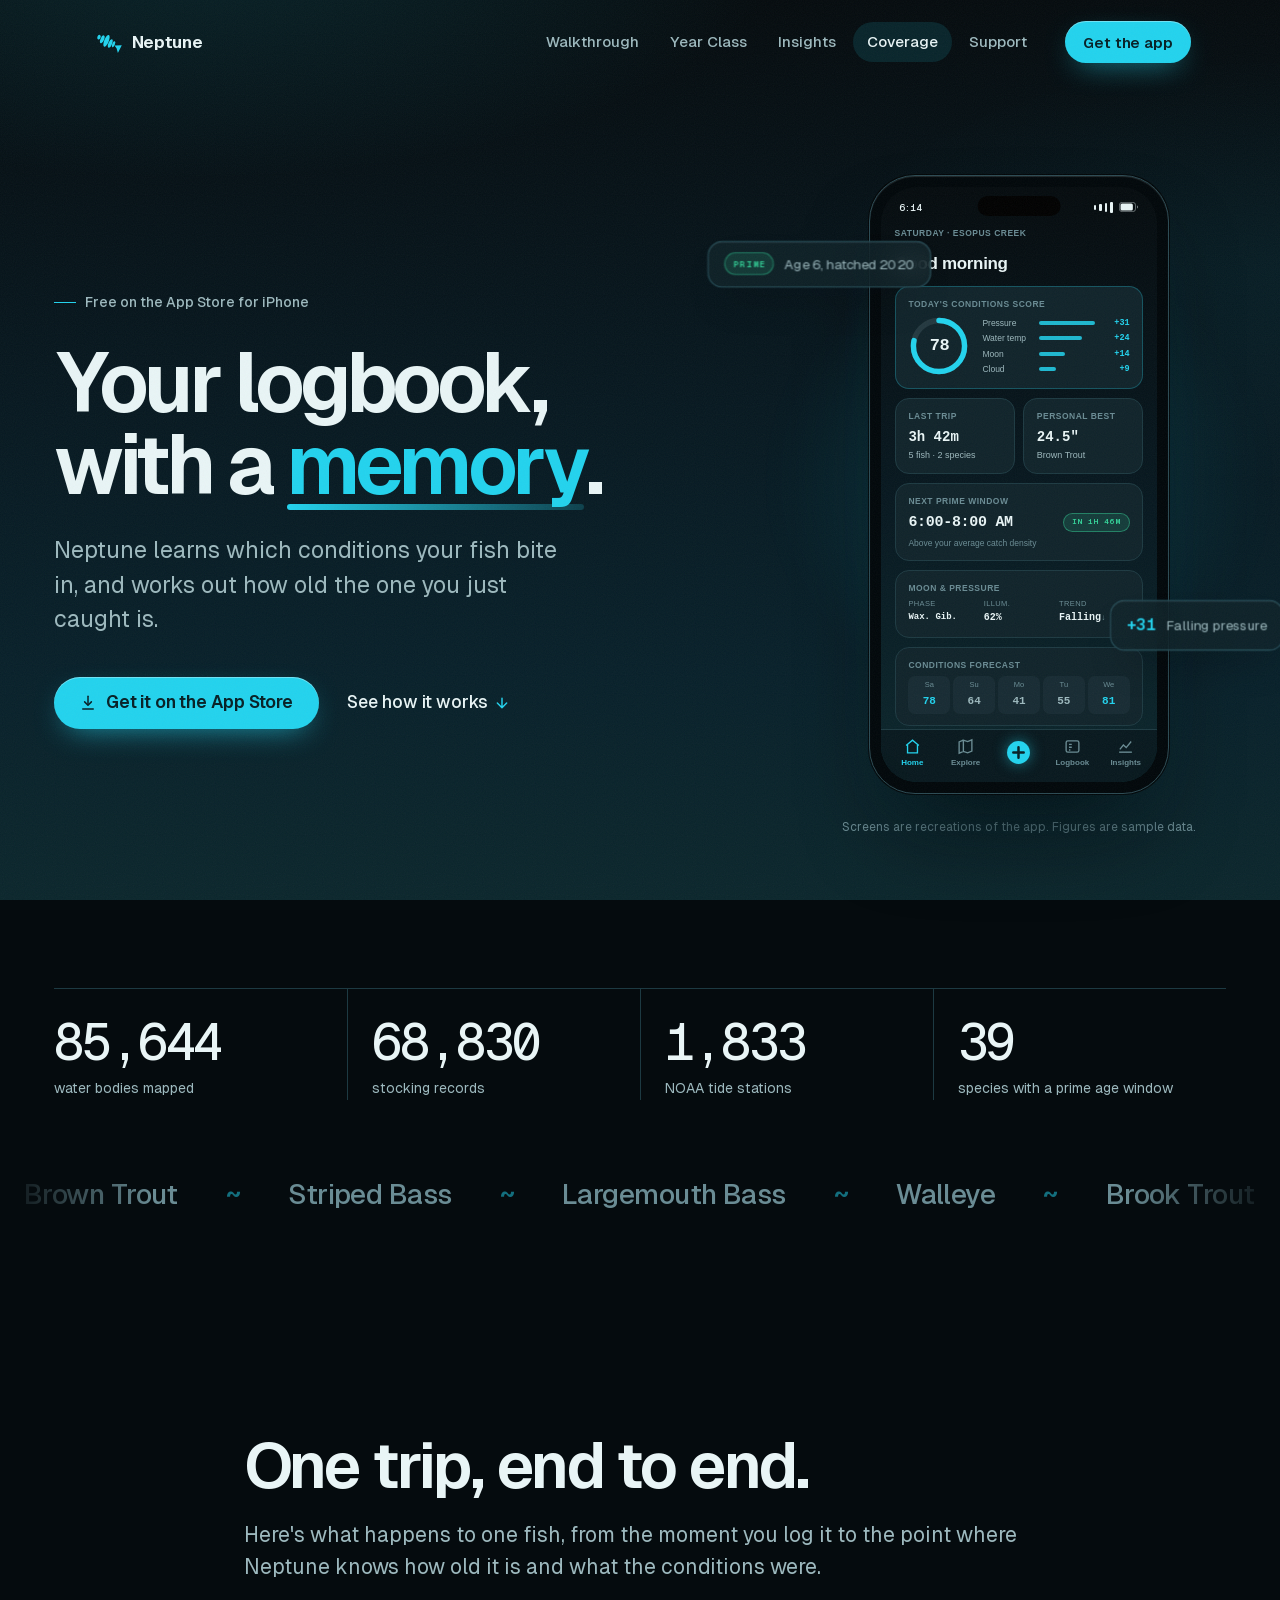
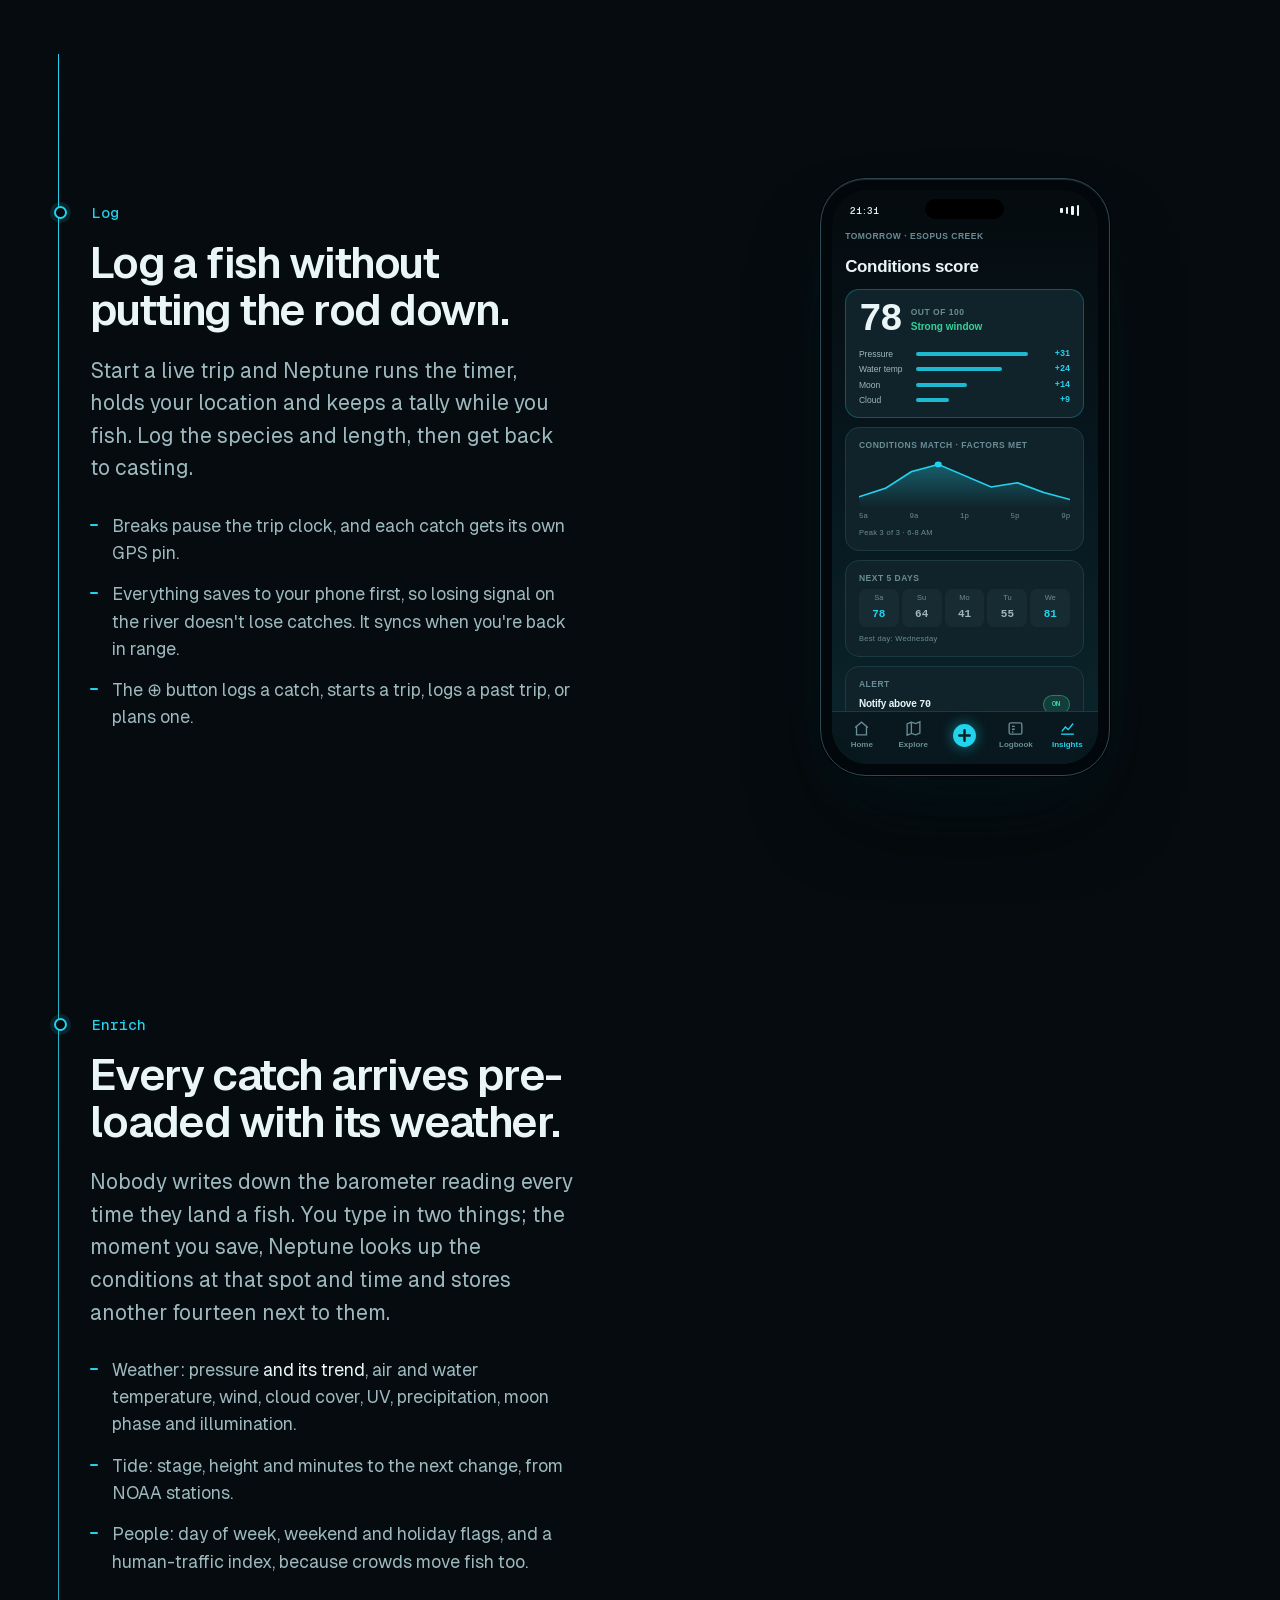
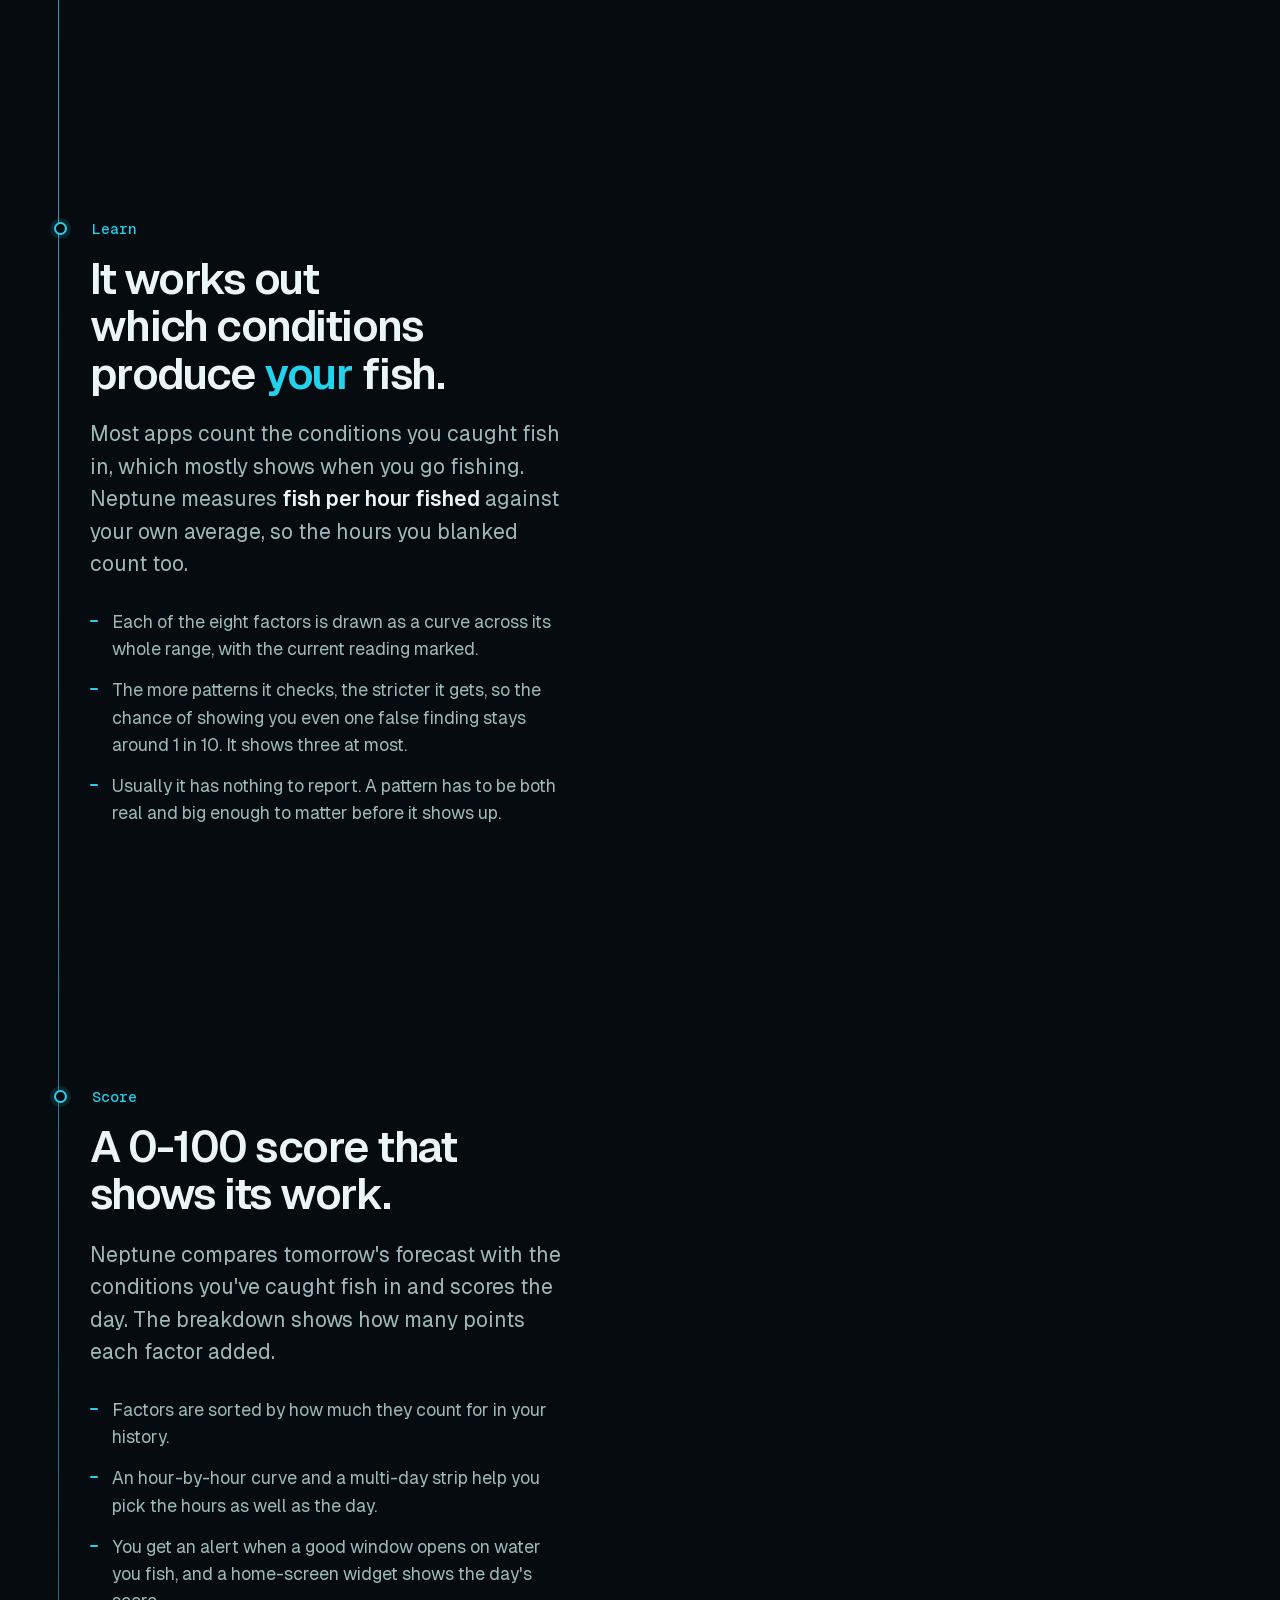
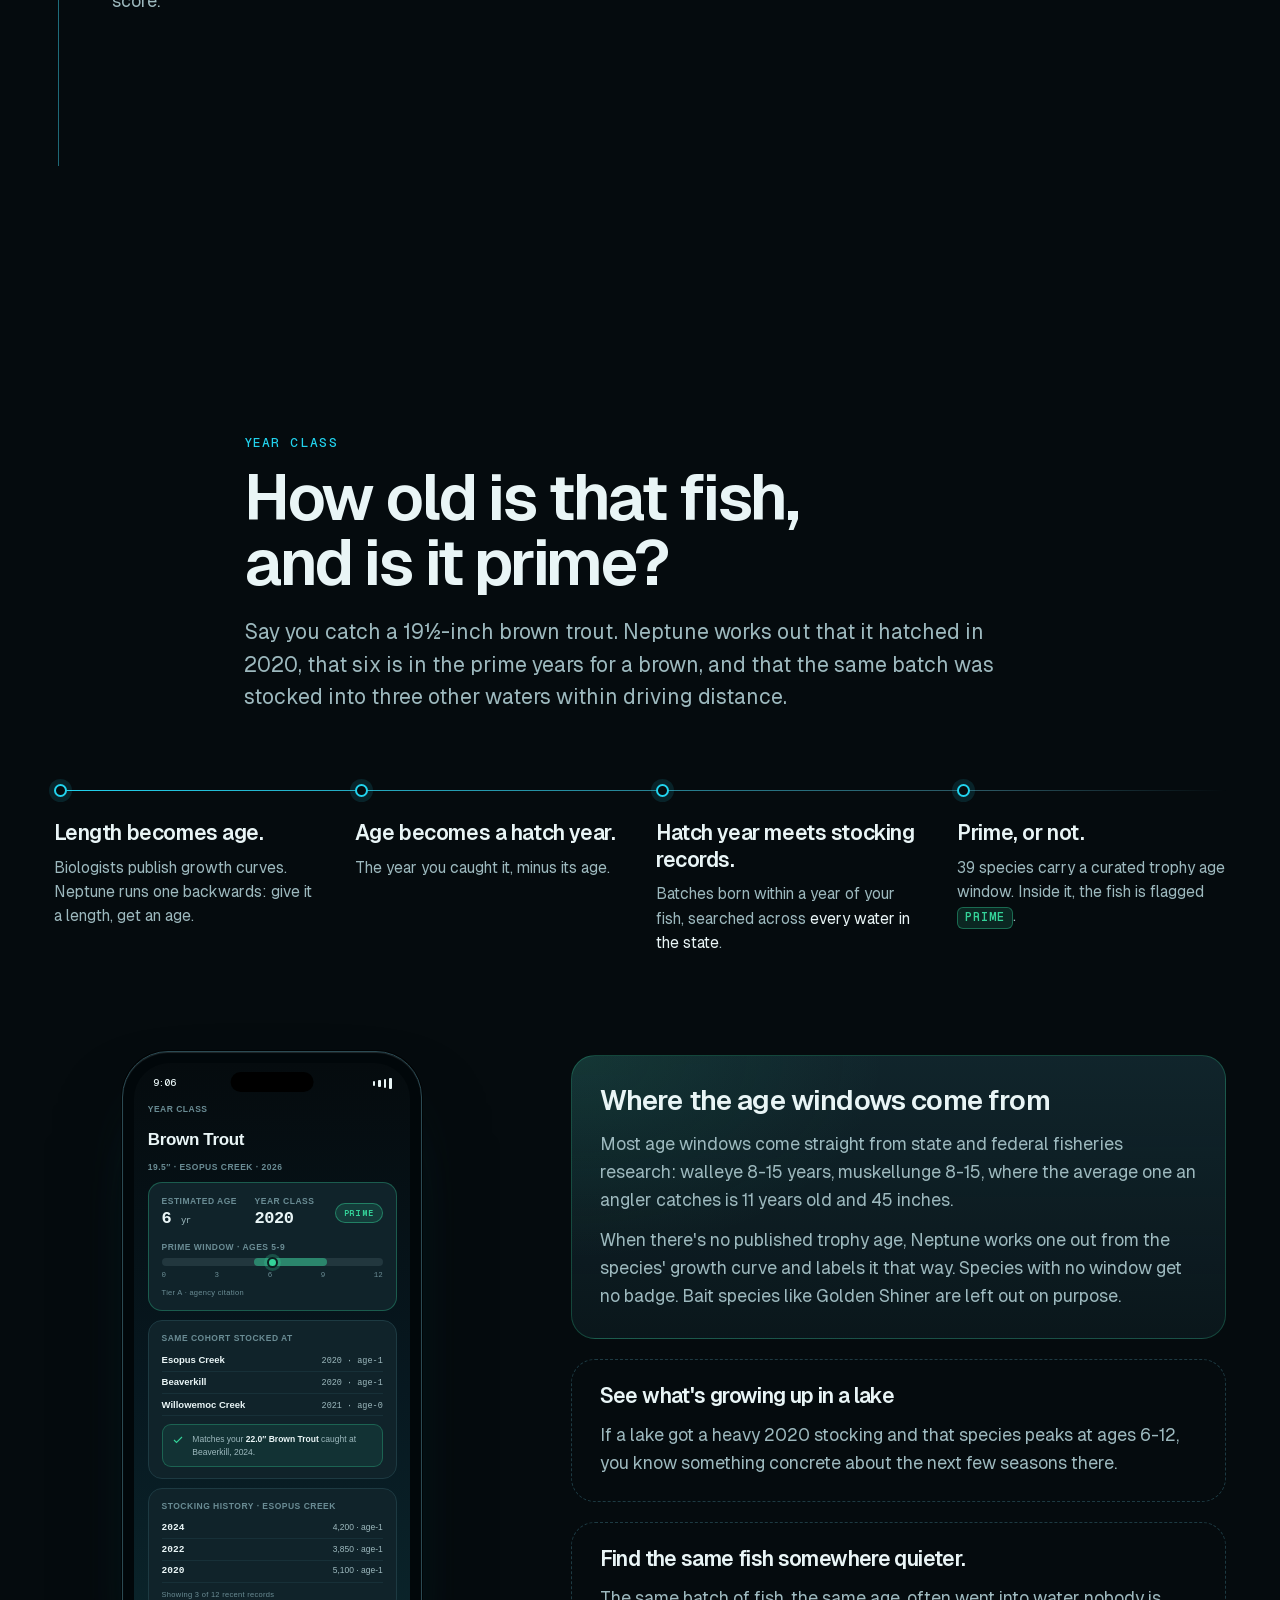
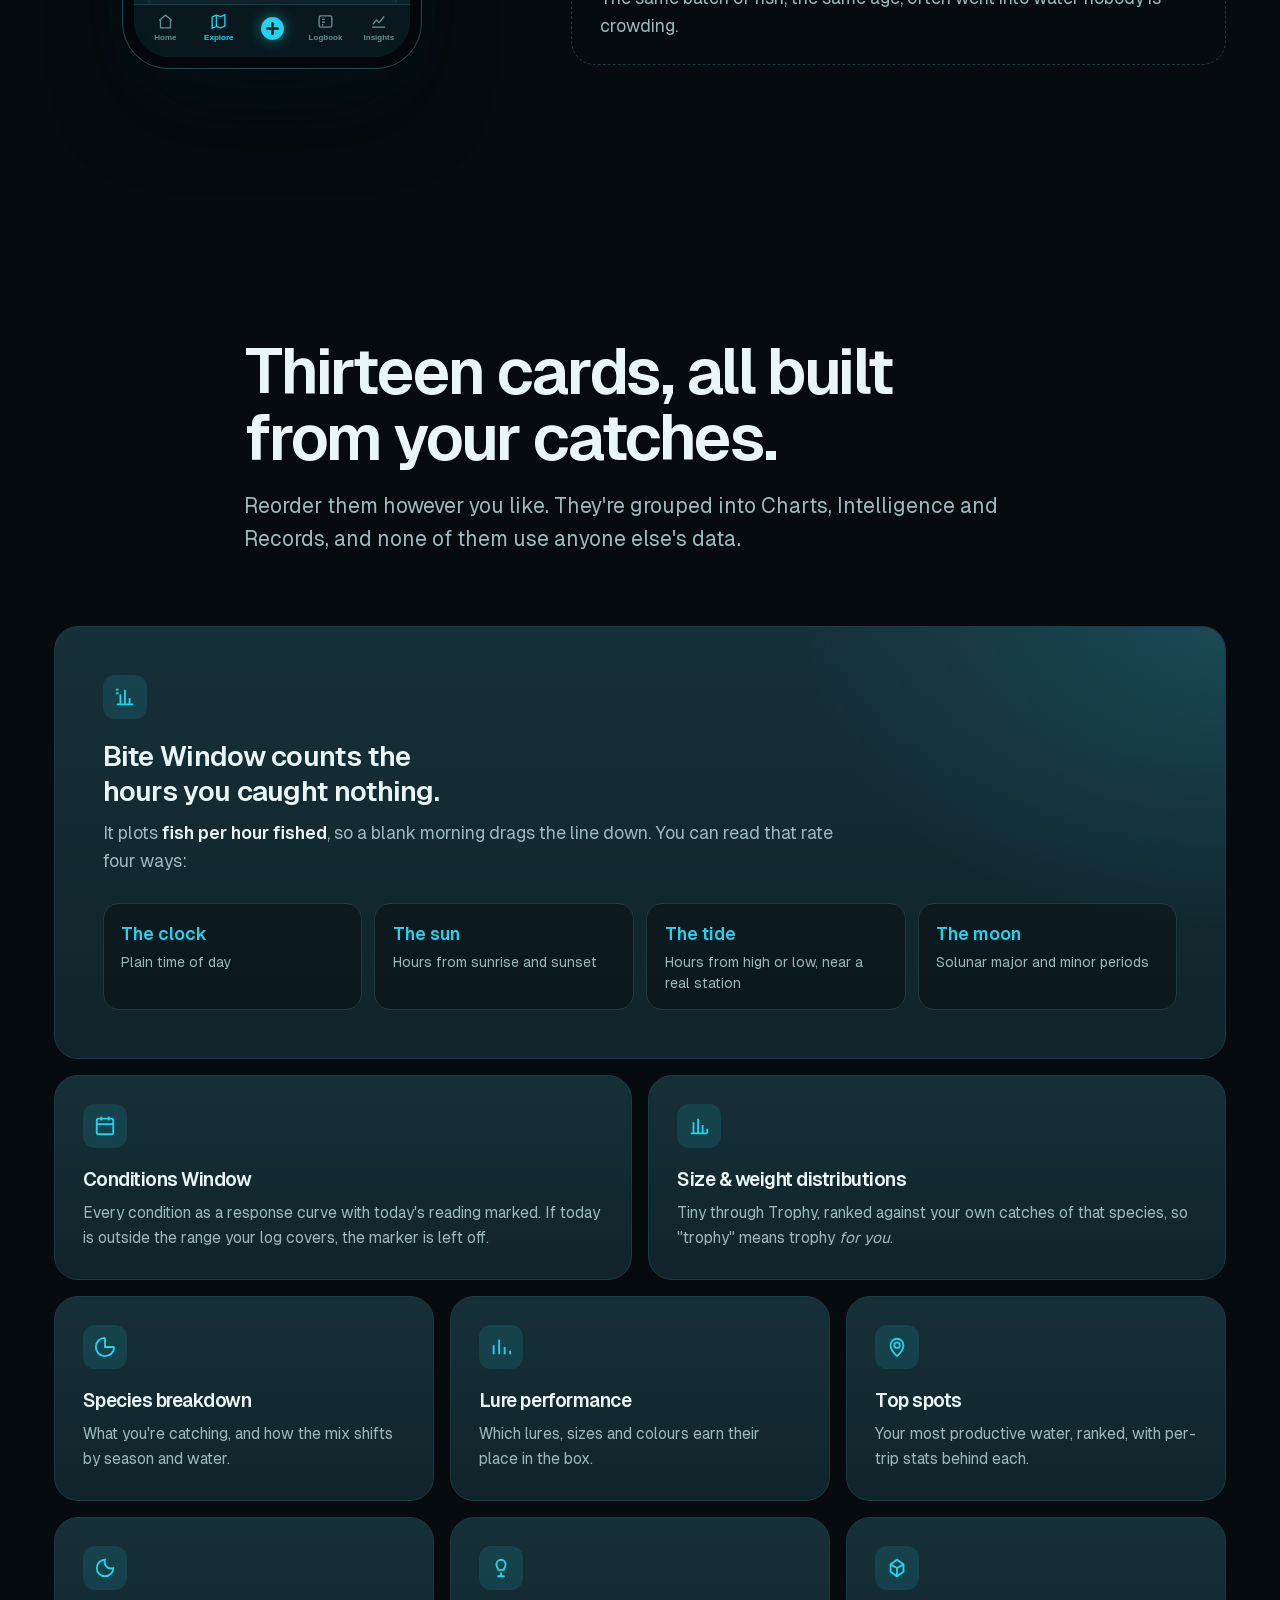
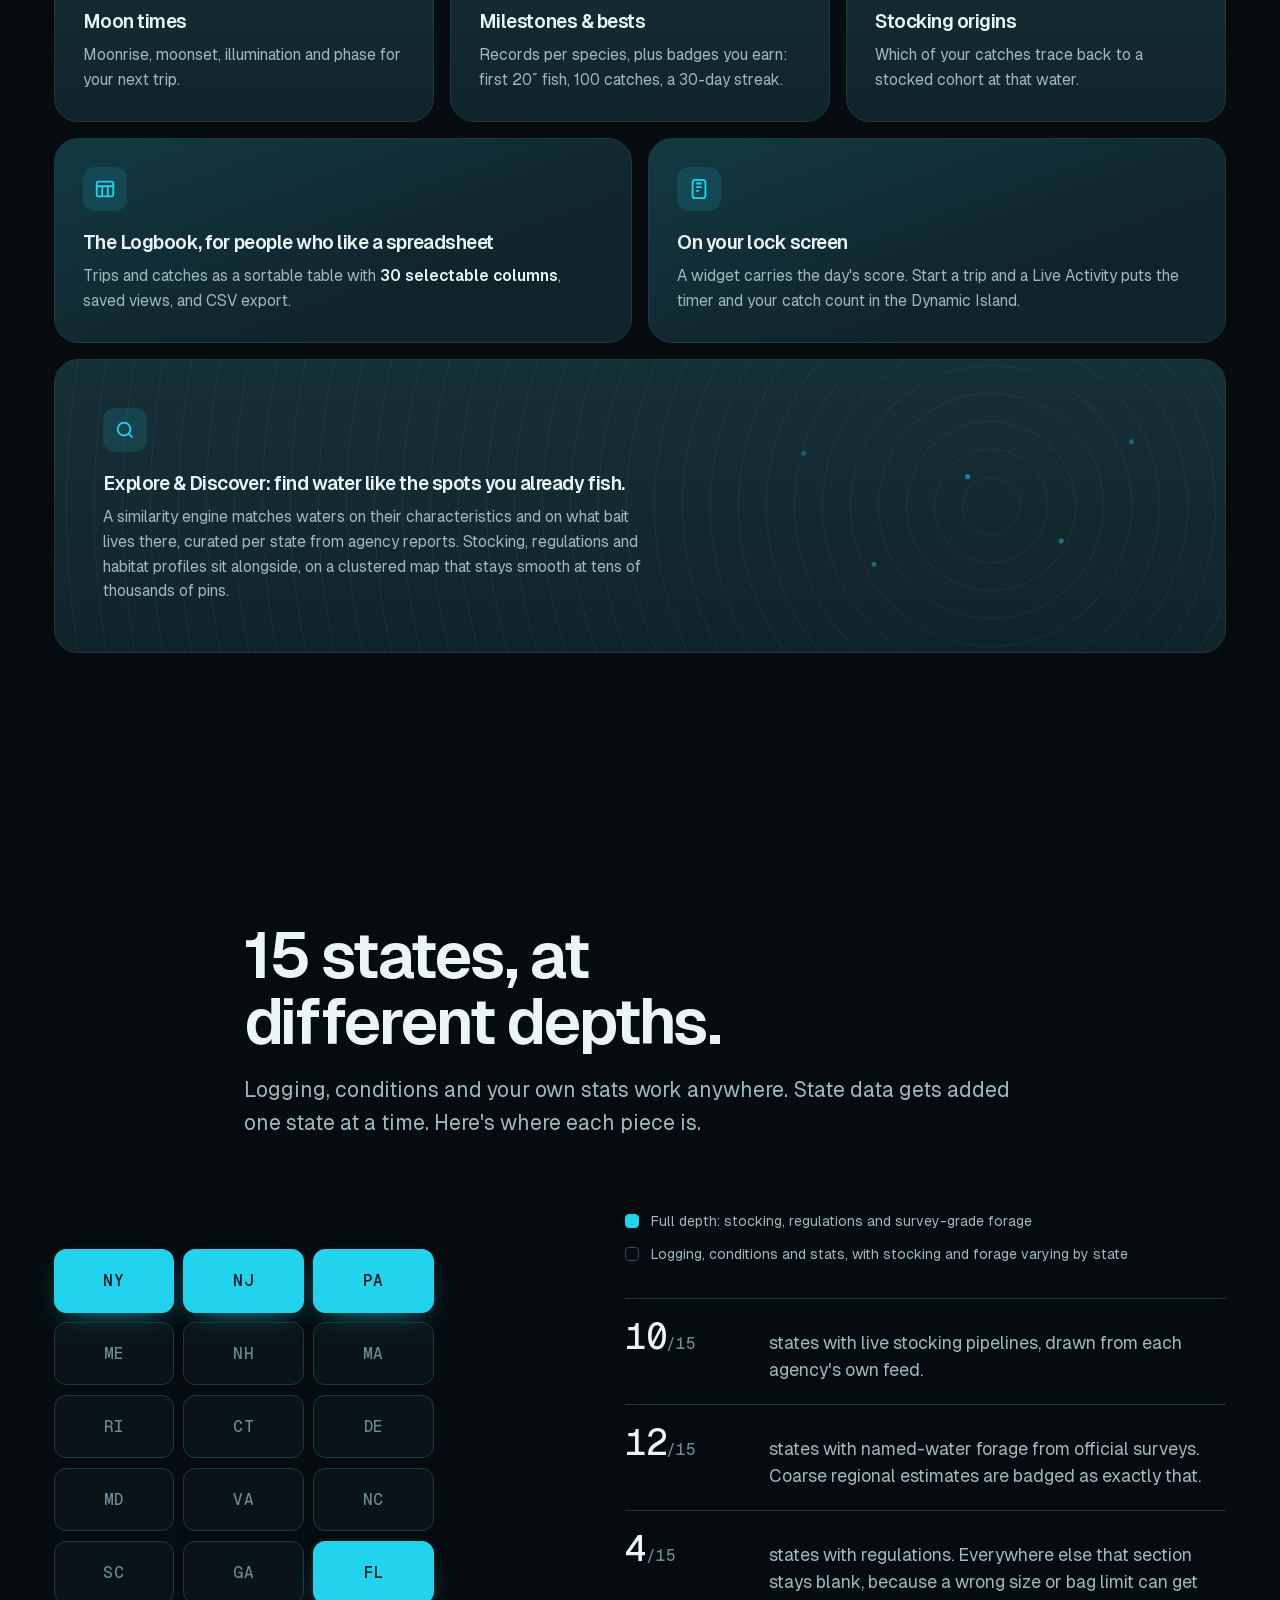
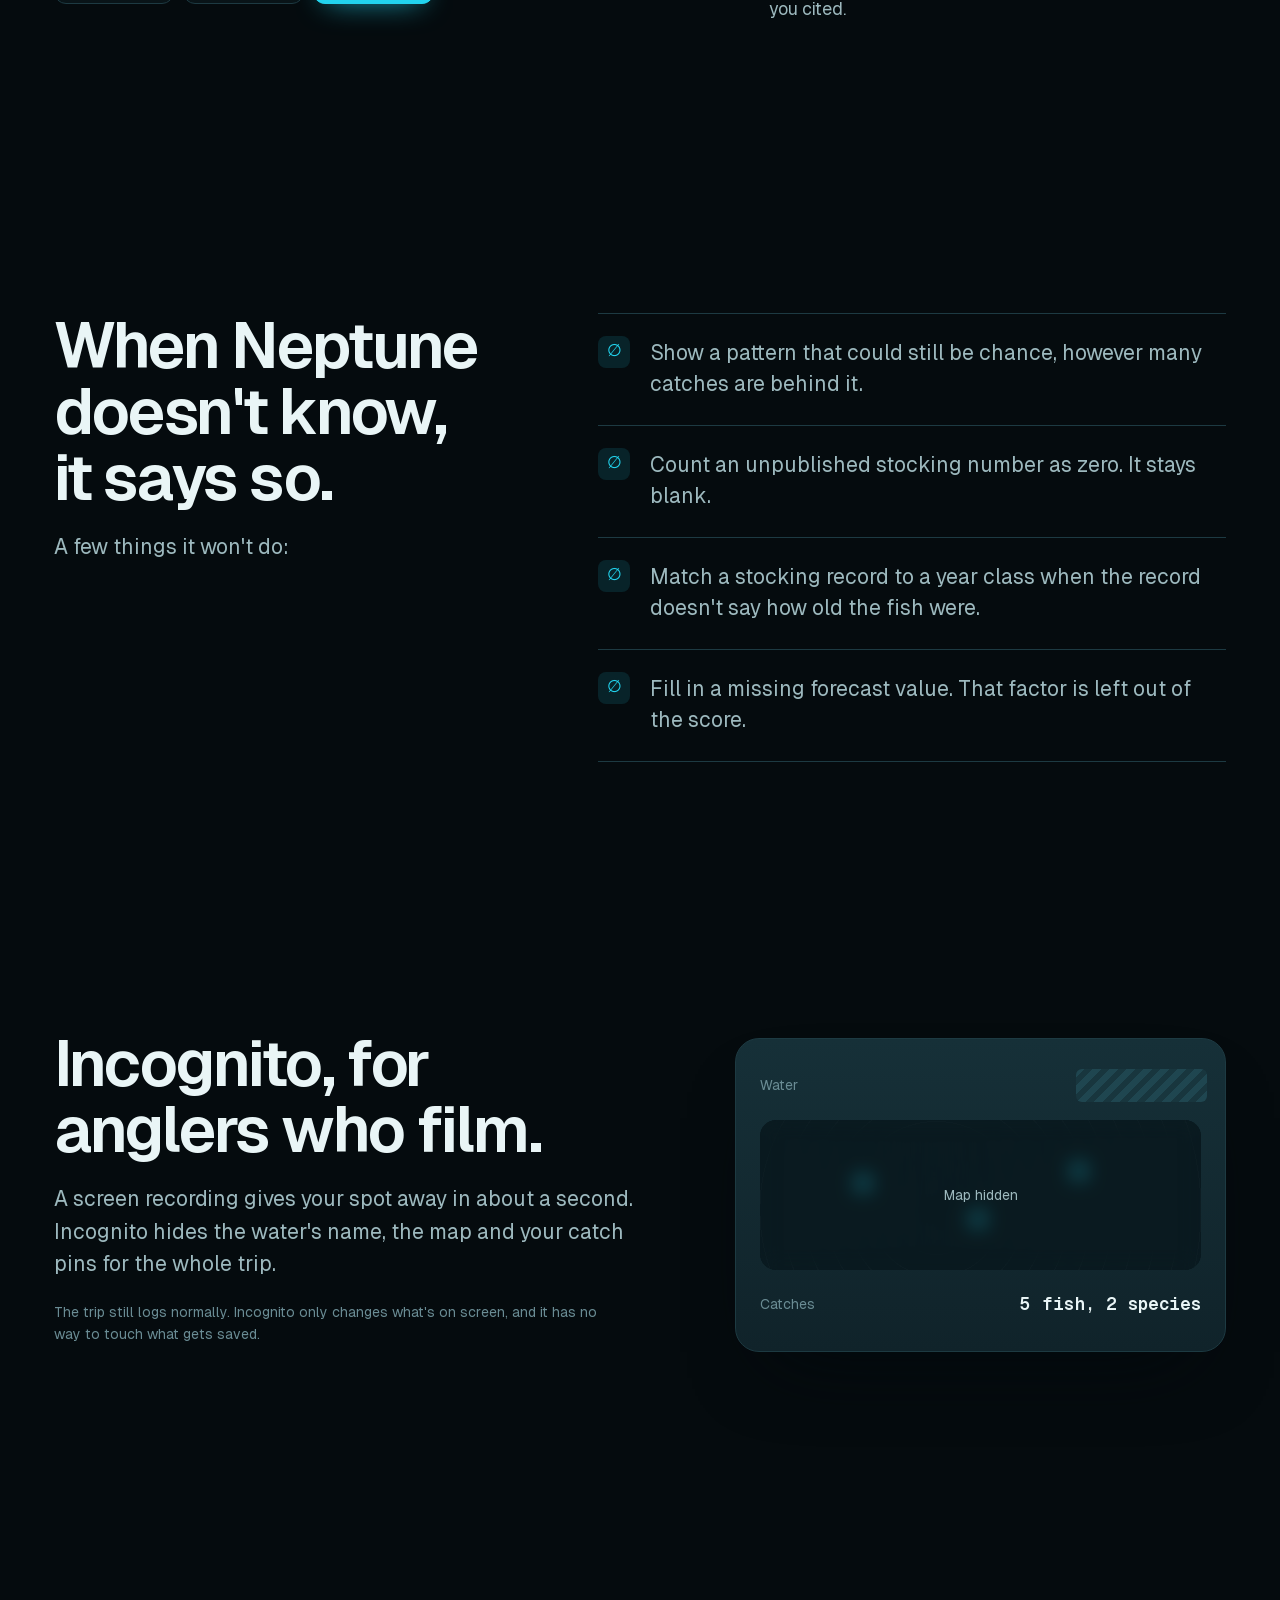
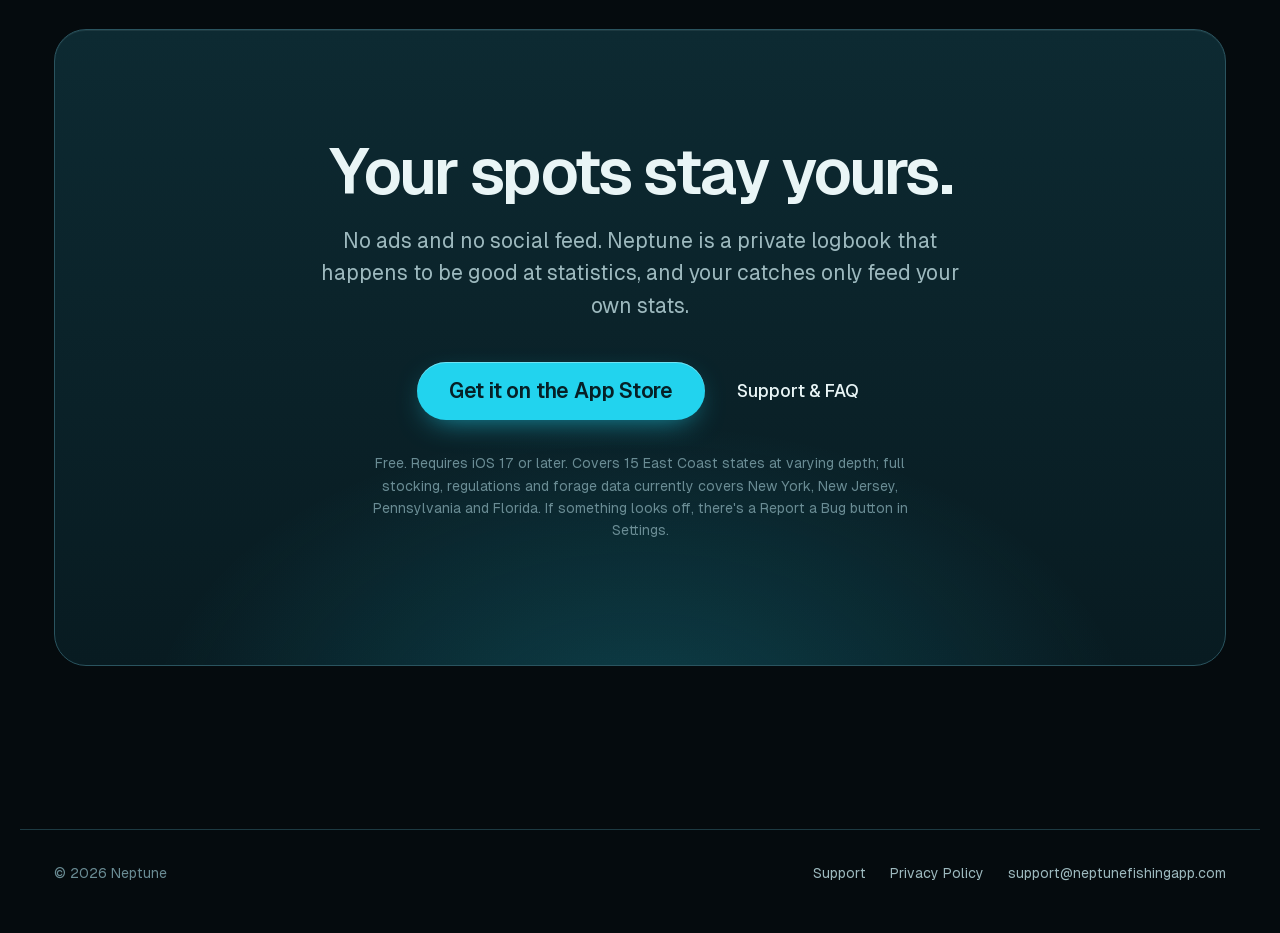
==== commit b0c403c4: "style: rewrite homepage copy that read as machine-written Drops slogan contrasts ("not twenty", "not" ====
--- a/index.html
+++ b/index.html
@@ -4,7 +4,10 @@
 <meta charset="UTF-8" />
 <meta name="viewport" content="width=device-width, initial-scale=1.0" />
 <title>Neptune: A fishing log with a memory</title>
-<meta name="description" content="Neptune is a native iOS fishing log that learns which conditions actually produce your fish, and works out the year class of the ones you catch." />
+<link rel="icon" href="/favicon.svg" type="image/svg+xml" />
+<link rel="icon" href="/favicon.ico" sizes="32x32" />
+<link rel="apple-touch-icon" href="/apple-touch-icon.png" />
+<meta name="description" content="Neptune is a native iOS fishing log that learns which conditions produce your fish, and works out the year class of the ones you catch." />
 <meta name="theme-color" content="#050b0e" />
 
 <meta property="og:title" content="Neptune: A fishing log with a memory" />
@@ -75,8 +78,7 @@
       </h1>
 
       <p class="hero-lede load" style="--i:3">
-        Neptune learns which conditions actually put fish in your hands, and
-        how old the one you just caught really is.
+        Neptune learns which conditions your fish bite in, and works out how old the one you just caught is.
       </p>
 
       <div class="hero-actions load" style="--i:4">
@@ -253,8 +255,7 @@
   <div class="wrap section-head reveal">
     <h2 class="section-title">One trip, end to end.</h2>
     <p class="section-lede">
-      Follow a single fish from the moment you log it to the point where
-      Neptune can tell you how old it is and which conditions produced it.
+      Here's what happens to one fish, from the moment you log it to the point where Neptune knows how old it is and what the conditions were.
     </p>
   </div>
 
@@ -266,16 +267,16 @@
     <div class="story-step">
       <div class="story-copy" data-step="0">
         <p class="step-label">Log</p>
-        <h3 class="step-title">Two taps on the water, not twenty.</h3>
+        <h3 class="step-title">Log a fish without putting the rod down.</h3>
         <p class="step-body">
           Start a live trip and Neptune runs the timer, holds your location
           and keeps a tally while you fish. Log the species and length, then
           get back to casting.
         </p>
         <ul class="points">
-          <li><strong>Live trip tracking</strong> with breaks and a per-catch GPS pin.</li>
-          <li><strong>Saves to your phone first.</strong> No signal on the river still means no lost catches. It syncs once you're back in range.</li>
-          <li><strong>Four ways in</strong> from the ⊕ button: log a catch, start a trip, log a past trip, or plan one.</li>
+          <li>Breaks pause the trip clock, and each catch gets its own GPS pin.</li>
+          <li>Everything saves to your phone first, so losing signal on the river doesn't lose catches. It syncs when you're back in range.</li>
+          <li>The ⊕ button logs a catch, starts a trip, logs a past trip, or plans one.</li>
         </ul>
       </div>
       <div class="phone-wrap story-phone">
@@ -354,9 +355,9 @@
           next to them.
         </p>
         <ul class="points">
-          <li><strong>Weather:</strong> pressure <em>and its trend</em>, air and water temperature, wind, cloud cover, UV, precipitation, moon phase and illumination.</li>
-          <li><strong>Tide:</strong> stage, height and minutes to the next change, from real NOAA station data.</li>
-          <li><strong>People:</strong> day of week, weekend and holiday flags, and a human-traffic index, because crowds move fish too.</li>
+          <li>Weather: pressure <em>and its trend</em>, air and water temperature, wind, cloud cover, UV, precipitation, moon phase and illumination.</li>
+          <li>Tide: stage, height and minutes to the next change, from NOAA stations.</li>
+          <li>People: day of week, weekend and holiday flags, and a human-traffic index, because crowds move fish too.</li>
         </ul>
       </div>
       <div class="phone-wrap story-phone">
@@ -455,7 +456,7 @@
     <div class="story-step">
       <div class="story-copy" data-step="2">
         <p class="step-label">Learn</p>
-        <h3 class="step-title">It works out what actually produces <em>your</em> fish.</h3>
+        <h3 class="step-title">It works out which conditions produce <em>your</em> fish.</h3>
         <p class="step-body">
           Most apps count the conditions you caught fish in, which mostly
           shows when you go fishing. Neptune measures
@@ -463,9 +464,9 @@
           the hours you blanked count too.
         </p>
         <ul class="points">
-          <li><strong>Eight factors,</strong> each drawn as a curve across its whole range with the current reading marked.</li>
-          <li><strong>It raises the bar</strong> for every pattern it checks, keeping the odds of even one false finding around 1 in 10. Three findings at most.</li>
-          <li><strong>Most of the time it says nothing.</strong> Until a pattern is both real and worth acting on, the card says it hasn't found one yet.</li>
+          <li>Each of the eight factors is drawn as a curve across its whole range, with the current reading marked.</li>
+          <li>The more patterns it checks, the stricter it gets, so the chance of showing you even one false finding stays around 1 in 10. It shows three at most.</li>
+          <li>Usually it has nothing to report. A pattern has to be both real and big enough to matter before it shows up.</li>
         </ul>
       </div>
       <div class="phone-wrap story-phone">
@@ -555,14 +556,12 @@
         <p class="step-label">Score</p>
         <h3 class="step-title">A 0-100 score that shows its work.</h3>
         <p class="step-body">
-          Neptune checks how close tomorrow's forecast sits to the ranges that
-          have actually worked for you, and scores the day. You always see the
-          breakdown. A number you can't check is just a horoscope.
+          Neptune compares tomorrow's forecast with the conditions you've caught fish in and scores the day. The breakdown shows how many points each factor added.
         </p>
         <ul class="points">
-          <li><strong>Per-factor point contributions,</strong> sorted by weight.</li>
-          <li><strong>An hour-by-hour curve</strong> plus a multi-day strip, so you pick the window, not just the day.</li>
-          <li><strong>Alerts</strong> when a good window appears on water you fish, and a home-screen widget for the day's score.</li>
+          <li>Factors are sorted by how much they count for in your history.</li>
+          <li>An hour-by-hour curve and a multi-day strip help you pick the hours as well as the day.</li>
+          <li>You get an alert when a good window opens on water you fish, and a home-screen widget shows the day's score.</li>
         </ul>
       </div>
       <div class="phone-wrap story-phone">
@@ -667,12 +666,10 @@
 <!-- ===================================================================== -->
 <section class="section yc-section" id="year-class">
   <div class="wrap section-head reveal">
-    <p class="eyebrow">The part no other logbook does</p>
+    <p class="eyebrow">Year Class</p>
     <h2 class="section-title">How old is that fish, and is it&nbsp;prime?</h2>
     <p class="section-lede">
-      You caught a 19½-inch brown trout. Neptune works out that it hatched in
-      2020, that six is right in the prime years for a brown, and that the same
-      batch was stocked into three other waters within driving distance.
+      Say you catch a 19½-inch brown trout. Neptune works out that it hatched in 2020, that six is in the prime years for a brown, and that the same batch was stocked into three other waters within driving distance.
     </p>
   </div>
 
@@ -784,22 +781,19 @@
 
     <div class="yc-copy">
       <div class="note reveal">
-        <h3>Looked up, or left blank. Never invented.</h3>
+        <h3>Where the age windows come from</h3>
         <p>
           Most age windows come straight from state and federal fisheries
           research: walleye 8-15 years, muskellunge 8-15, where the average one
           an angler catches is 11 years old and 45 inches.
         </p>
         <p>
-          Where no published trophy age exists, Neptune works the window out
-          from the species' growth curve and tells you so. No window means no
-          badge, never a guess. Bait species like Golden Shiner are left out on
-          purpose.
+          When there's no published trophy age, Neptune works one out from the species' growth curve and labels it that way. Species with no window get no badge. Bait species like Golden Shiner are left out on purpose.
         </p>
       </div>
 
       <div class="why reveal">
-        <h3>Read a water's future, not just its past.</h3>
+        <h3>See what's growing up in a lake</h3>
         <p>
           If a lake got a heavy 2020 stocking and that species peaks at ages
           6-12, you know something concrete about the next few seasons there.
@@ -821,10 +815,9 @@
 <!-- ===================================================================== -->
 <section class="section" id="insights">
   <div class="wrap section-head reveal">
-    <h2 class="section-title">Thirteen ways to read your own history.</h2>
+    <h2 class="section-title">Thirteen cards, all built from your catches.</h2>
     <p class="section-lede">
-      Insights is 13 cards you can reorder across Charts, Intelligence and
-      Records, built from your catches and nobody else's.
+      Reorder them however you like. They're grouped into Charts, Intelligence and Records, and none of them use anyone else's data.
     </p>
   </div>
 
@@ -836,10 +829,7 @@
         <div class="tile-icon"><svg aria-hidden="true" viewBox="0 0 24 24" fill="none" stroke="currentColor" stroke-width="2"><path d="M3 20h18"/><path d="M7 20V9M12 20V4M17 20v-7"/><path d="M2 4h3M2 8h3"/></svg></div>
         <h3>Bite Window counts the hours you caught nothing.</h3>
         <p>
-          Other bite charts plot when you caught fish, which mostly shows when
-          you go fishing. Bite Window plots <strong>fish per hour fished</strong>,
-          so blank hours pull the line down like they should. Then it lets you
-          read that rate four ways:
+          It plots <strong>fish per hour fished</strong>, so a blank morning drags the line down. You can read that rate four ways:
         </p>
         <ul class="lenses">
           <li><b>The clock</b><span>Plain time of day</span></li>
@@ -853,9 +843,7 @@
         <div class="tile-icon"><svg aria-hidden="true" viewBox="0 0 24 24" fill="none" stroke="currentColor" stroke-width="2"><rect x="3" y="4" width="18" height="17" rx="2"/><path d="M8 2v4M16 2v4M3 10h18"/></svg></div>
         <h3>Conditions Window</h3>
         <p>
-          Every condition as a response curve with today's reading marked. If
-          today sits outside what your log covers, the marker isn't drawn at
-          all, rather than implying a prediction it can't make.
+          Every condition as a response curve with today's reading marked. If today is outside the range your log covers, the marker is left off.
         </p>
       </article>
 
@@ -918,10 +906,10 @@
 
       <article class="tile full tile-map reveal">
         <div class="tile-icon"><svg aria-hidden="true" viewBox="0 0 24 24" fill="none" stroke="currentColor" stroke-width="2"><circle cx="11" cy="11" r="7"/><path d="M20 20l-4.3-4.3"/></svg></div>
-        <h3>Explore &amp; Discover: find water like the water you already love.</h3>
+        <h3>Explore &amp; Discover: find water like the spots you already fish.</h3>
         <p>
           A similarity engine matches waters on their characteristics and on
-          what bait actually lives there, curated per state from agency reports.
+          what bait lives there, curated per state from agency reports.
           Stocking, regulations and habitat profiles sit alongside, on a
           clustered map that stays smooth at tens of thousands of pins.
         </p>
@@ -935,10 +923,9 @@
 <!-- ===================================================================== -->
 <section class="section" id="coverage">
   <div class="wrap section-head reveal">
-    <h2 class="section-title">Four states deep, fifteen states wide.</h2>
+    <h2 class="section-title">15 states, at different depths.</h2>
     <p class="section-lede">
-      Logging, conditions and your own stats work anywhere. State data is
-      built one state at a time, and here is exactly where it stands.
+      Logging, conditions and your own stats work anywhere. State data gets added one state at a time. Here's where each piece is.
     </p>
   </div>
 
@@ -960,7 +947,7 @@
       <dl class="facts">
         <div class="reveal"><dt class="data">10<small>/15</small></dt><dd>states with live stocking pipelines, drawn from each agency's own feed.</dd></div>
         <div class="reveal"><dt class="data">12<small>/15</small></dt><dd>states with named-water forage from official surveys. Coarse regional estimates are badged as exactly that.</dd></div>
-        <div class="reveal"><dt class="data">4<small>/15</small></dt><dd>states with regulations, blank everywhere else rather than approximate. It's the one place a wrong number has legal consequences.</dd></div>
+        <div class="reveal"><dt class="data">4<small>/15</small></dt><dd>states with regulations. Everywhere else that section stays blank, because a wrong size or bag limit can get you cited.</dd></div>
       </dl>
     </div>
   </div>
@@ -972,18 +959,17 @@
 <section class="section honesty">
   <div class="wrap honesty-grid">
     <div class="honesty-head reveal">
-      <h2 class="section-title">An engine that says &ldquo;I don&rsquo;t know&rdquo;.</h2>
+      <h2 class="section-title">When Neptune doesn't know, it says so.</h2>
       <p class="section-lede">
-        Neptune would rather tell you nothing than something that sounds right
-        and isn't.
+        A few things it won't do:
       </p>
     </div>
     <ul class="refusals">
-      <li class="reveal">A pattern that could still be chance makes <strong>no claim at all</strong>, however many catches are behind it.</li>
-      <li class="reveal">An unpublished stocking count stays blank. It's never counted as zero.</li>
-      <li class="reveal">A stocking record without the fish's age is <strong>never</strong> matched to a year class.</li>
-      <li class="reveal">An uncurated species gets <strong>no PRIME badge</strong>, not a guessed one.</li>
-      <li class="reveal">A missing forecast value drops its factor from the score, silently.</li>
+      <li class="reveal">Show a pattern that could still be chance, however many catches are behind it.</li>
+      <li class="reveal">Count an unpublished stocking number as zero. It stays blank.</li>
+      <li class="reveal">Match a stocking record to a year class when the record doesn't say how old the fish were.</li>
+      
+      <li class="reveal">Fill in a missing forecast value. That factor is left out of the score.</li>
     </ul>
   </div>
 </section>
@@ -1000,8 +986,7 @@
         hides the water's name, the map and your catch pins for the whole trip.
       </p>
       <p class="fine">
-        The trip still logs exactly as it always did. The masking is
-        display-only, and built so it structurally can't reach what gets stored.
+        The trip still logs normally. Incognito only changes what's on screen, and it has no way to touch what gets saved.
       </p>
     </div>
 
@@ -1028,10 +1013,9 @@
   <div class="wrap">
     <div class="cta-panel reveal">
       <div class="sonar sonar-cta" aria-hidden="true"><i></i><i></i><i></i></div>
-      <h2 class="section-title">No ads. No social feed. No selling your spots.</h2>
+      <h2 class="section-title">Your spots stay yours.</h2>
       <p class="section-lede">
-        Neptune is a private logbook that happens to be good at statistics.
-        Your catch history serves your own insights and nothing else.
+        No ads and no social feed. Neptune is a private logbook that happens to be good at statistics, and your catches only feed your own stats.
       </p>
       <div class="cta-actions">
         <a class="btn btn-primary btn-lg" href="https://apps.apple.com/app/id6786295290" target="_blank" rel="noopener">
